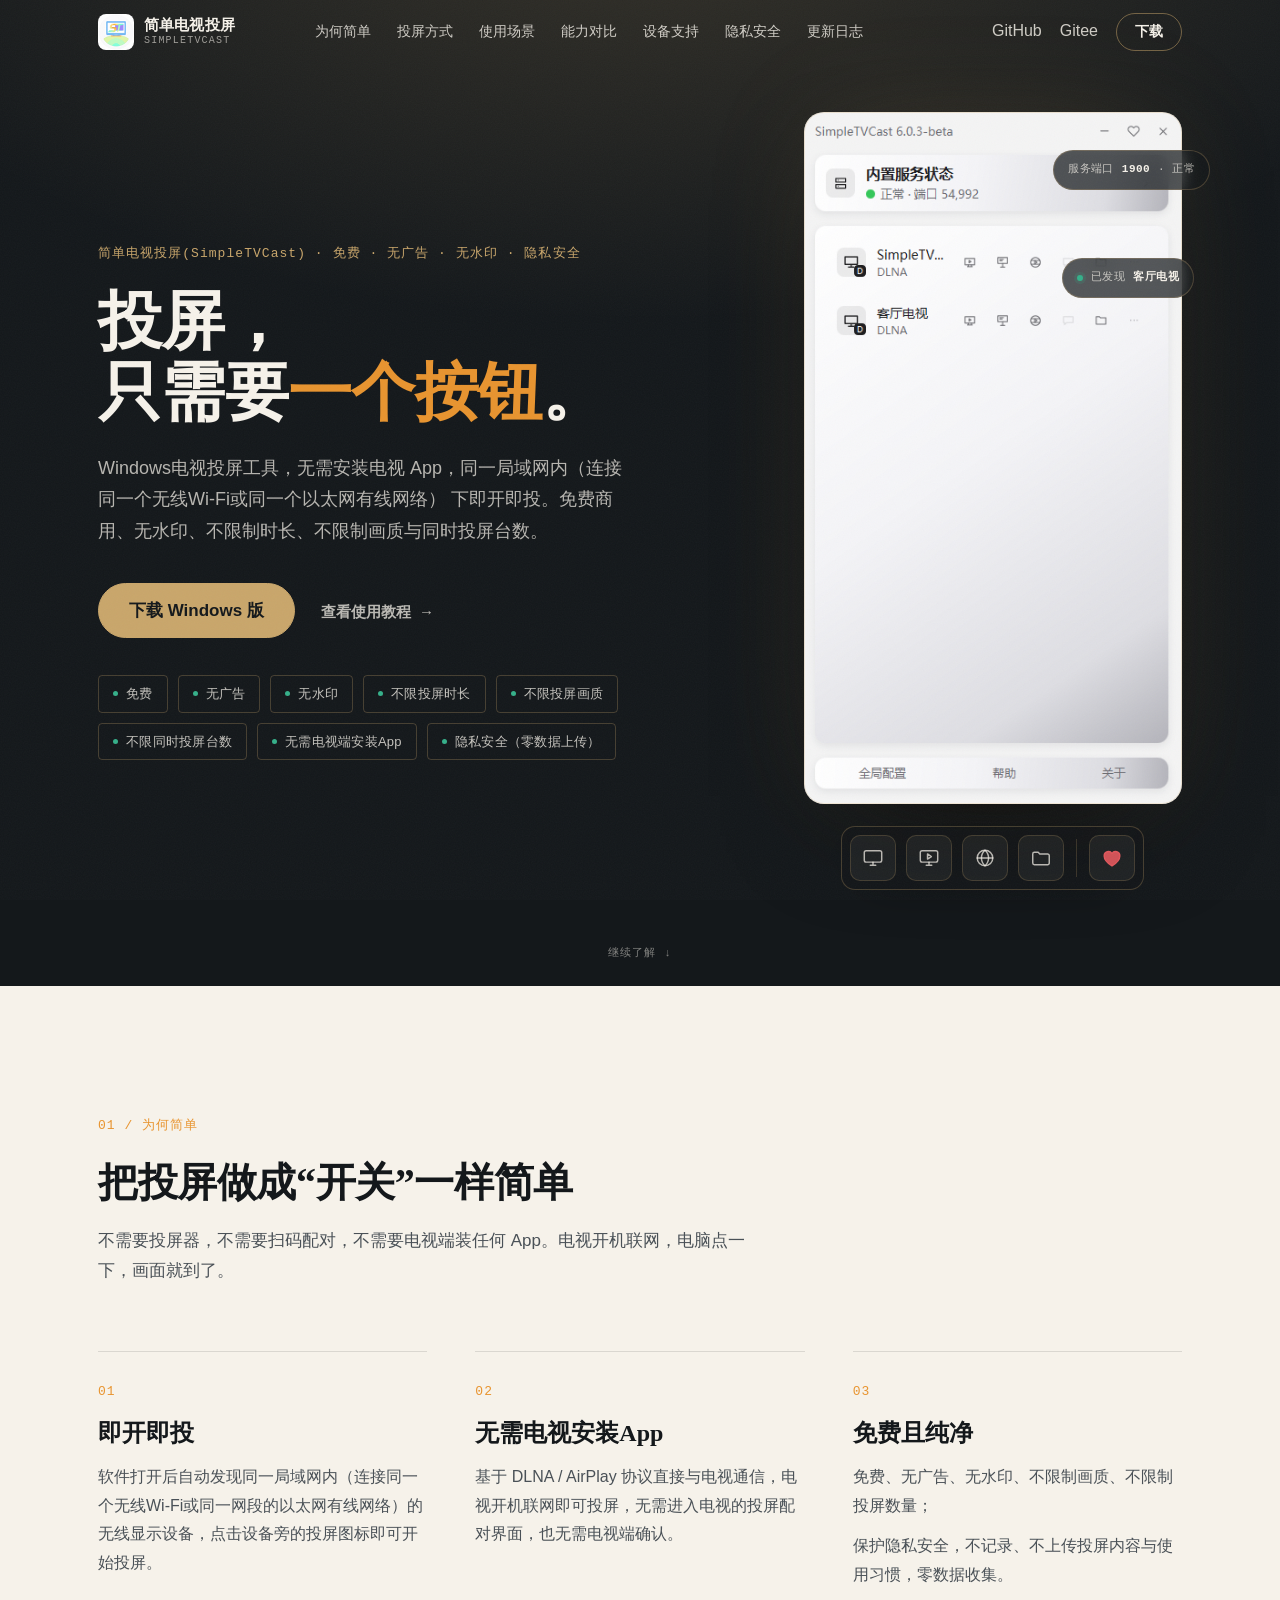
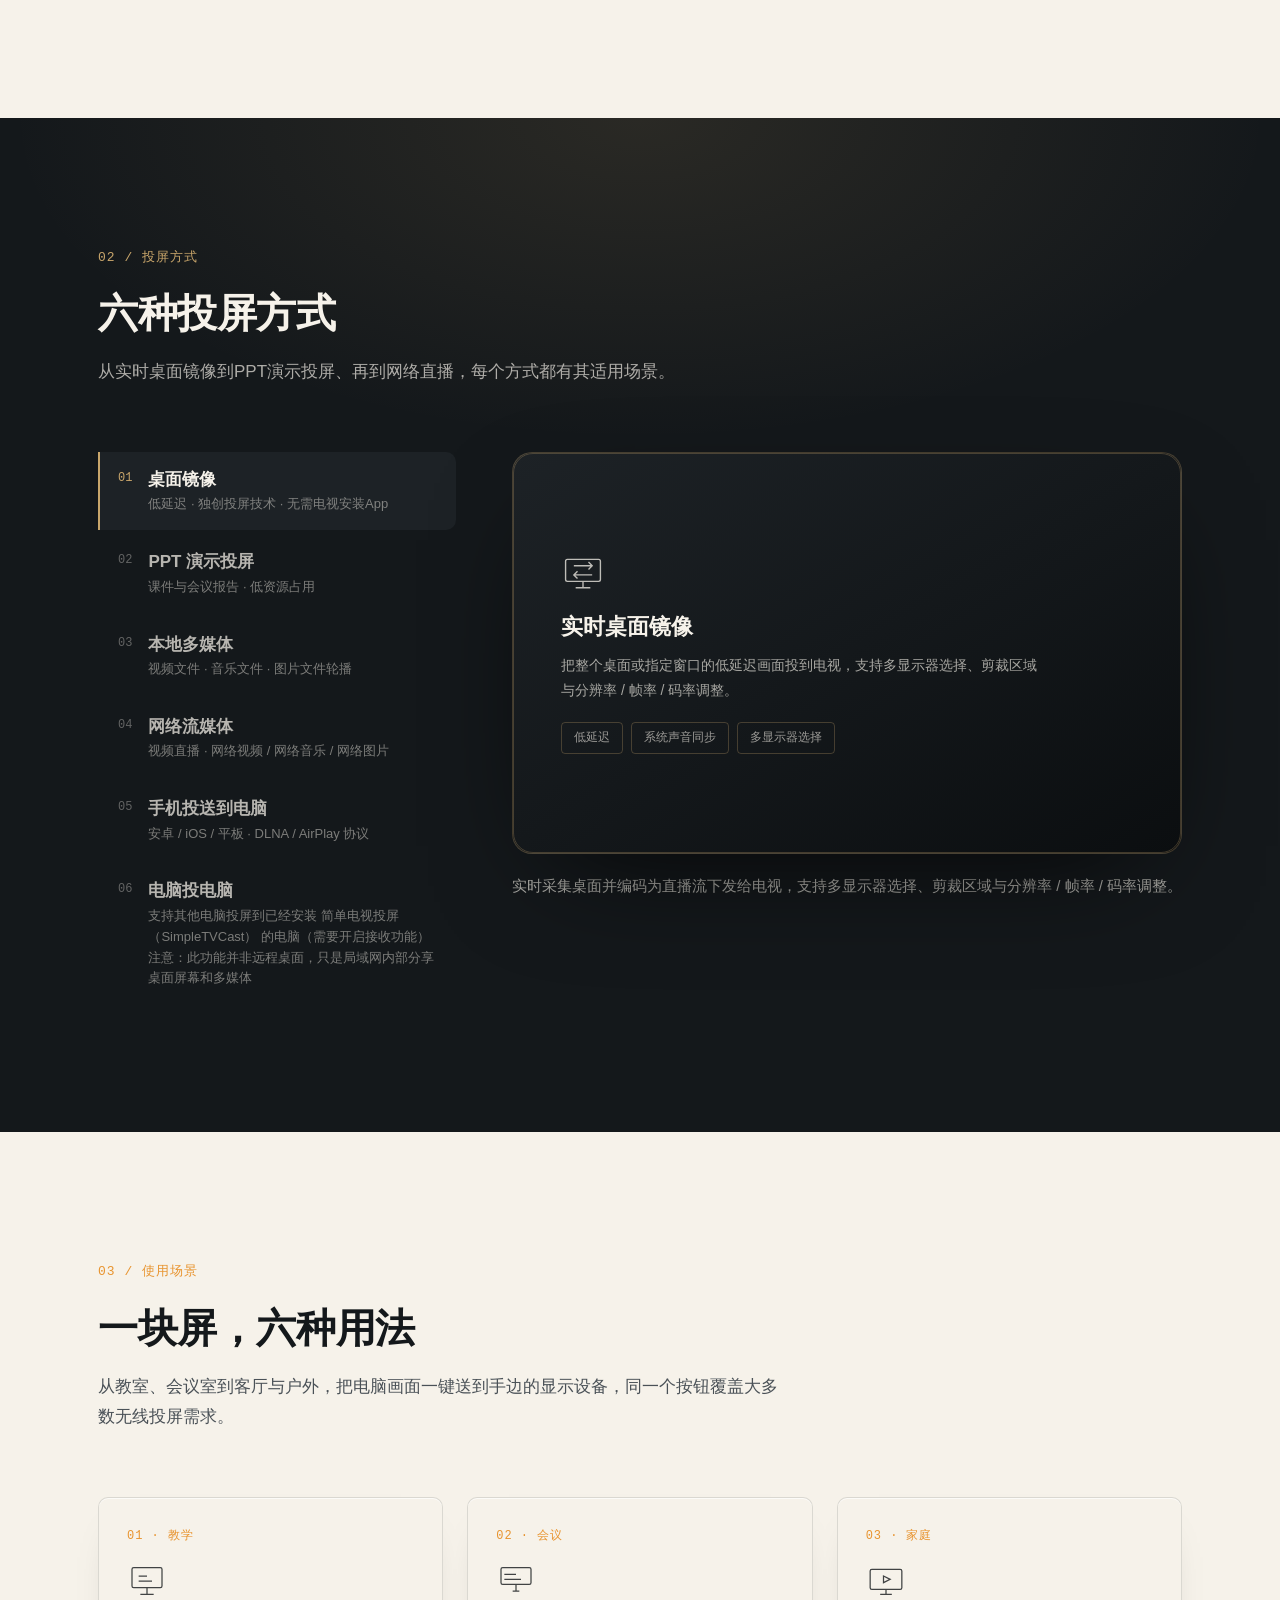
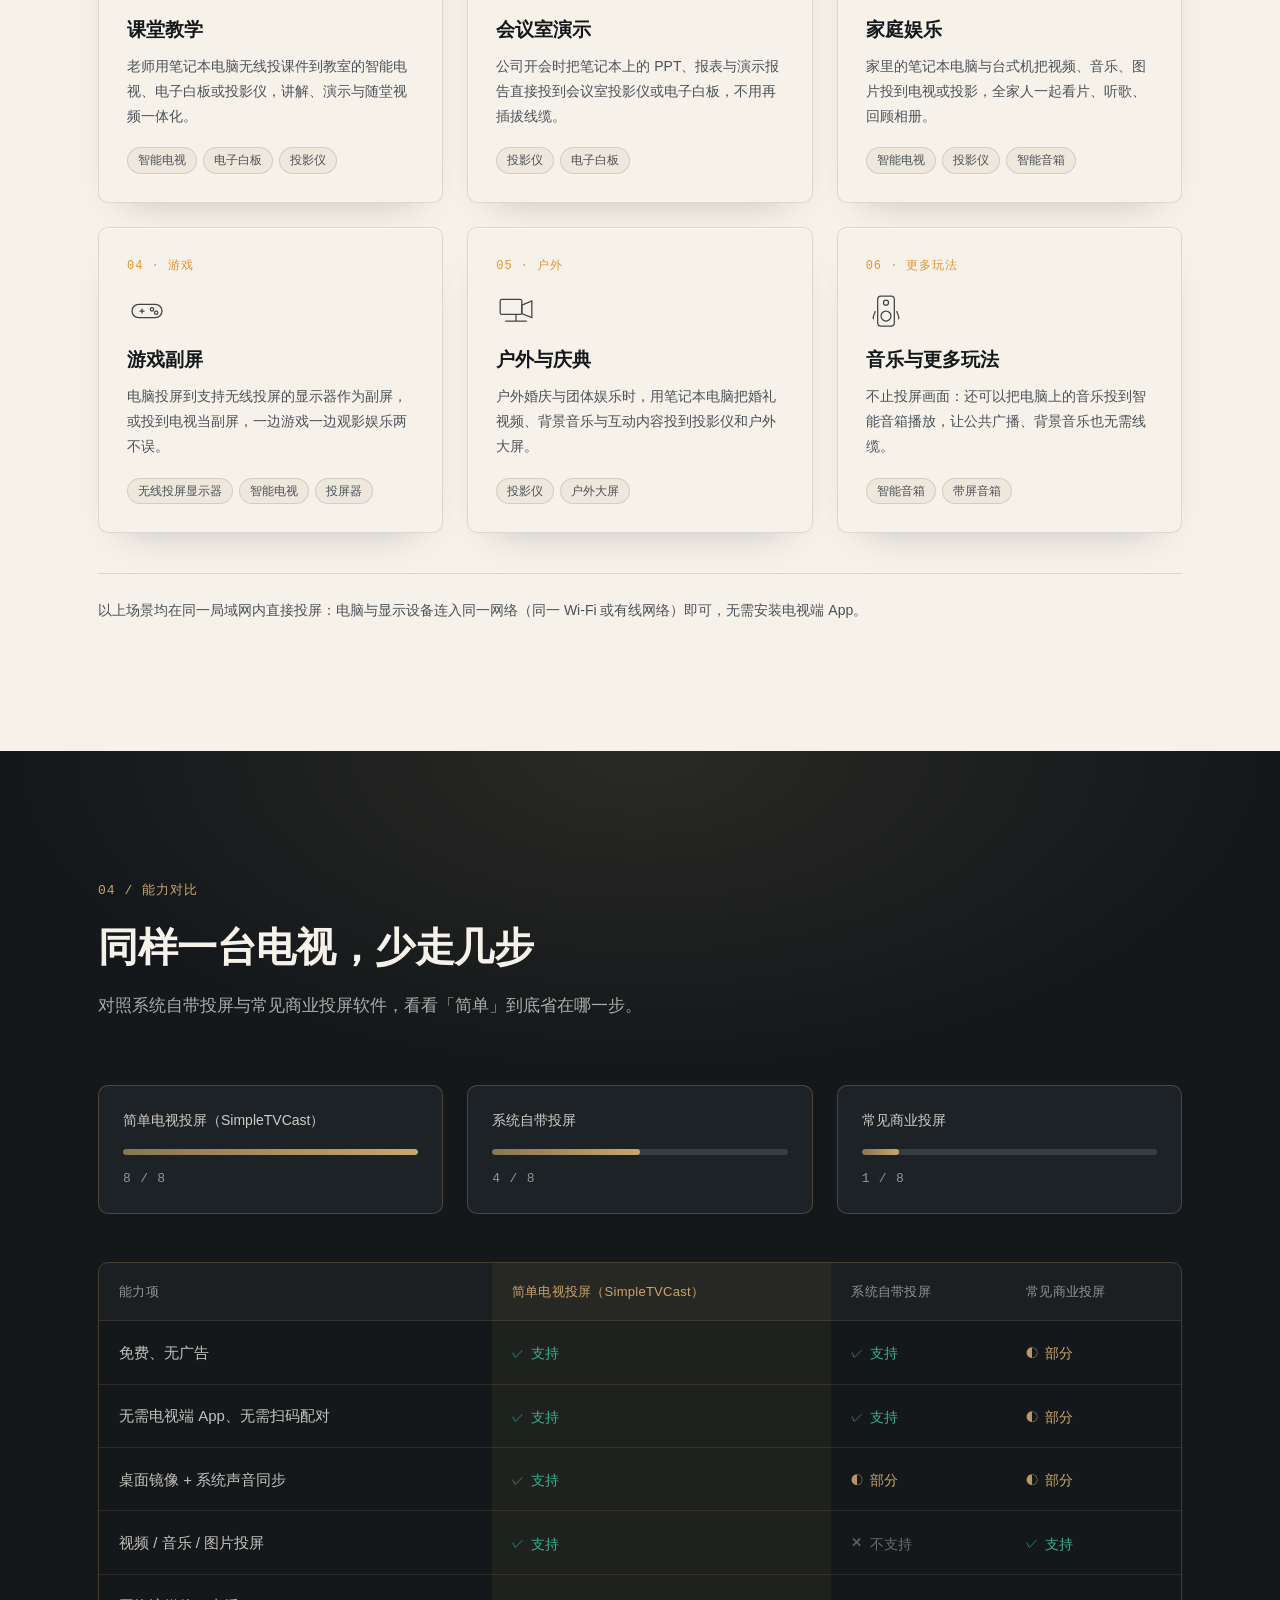
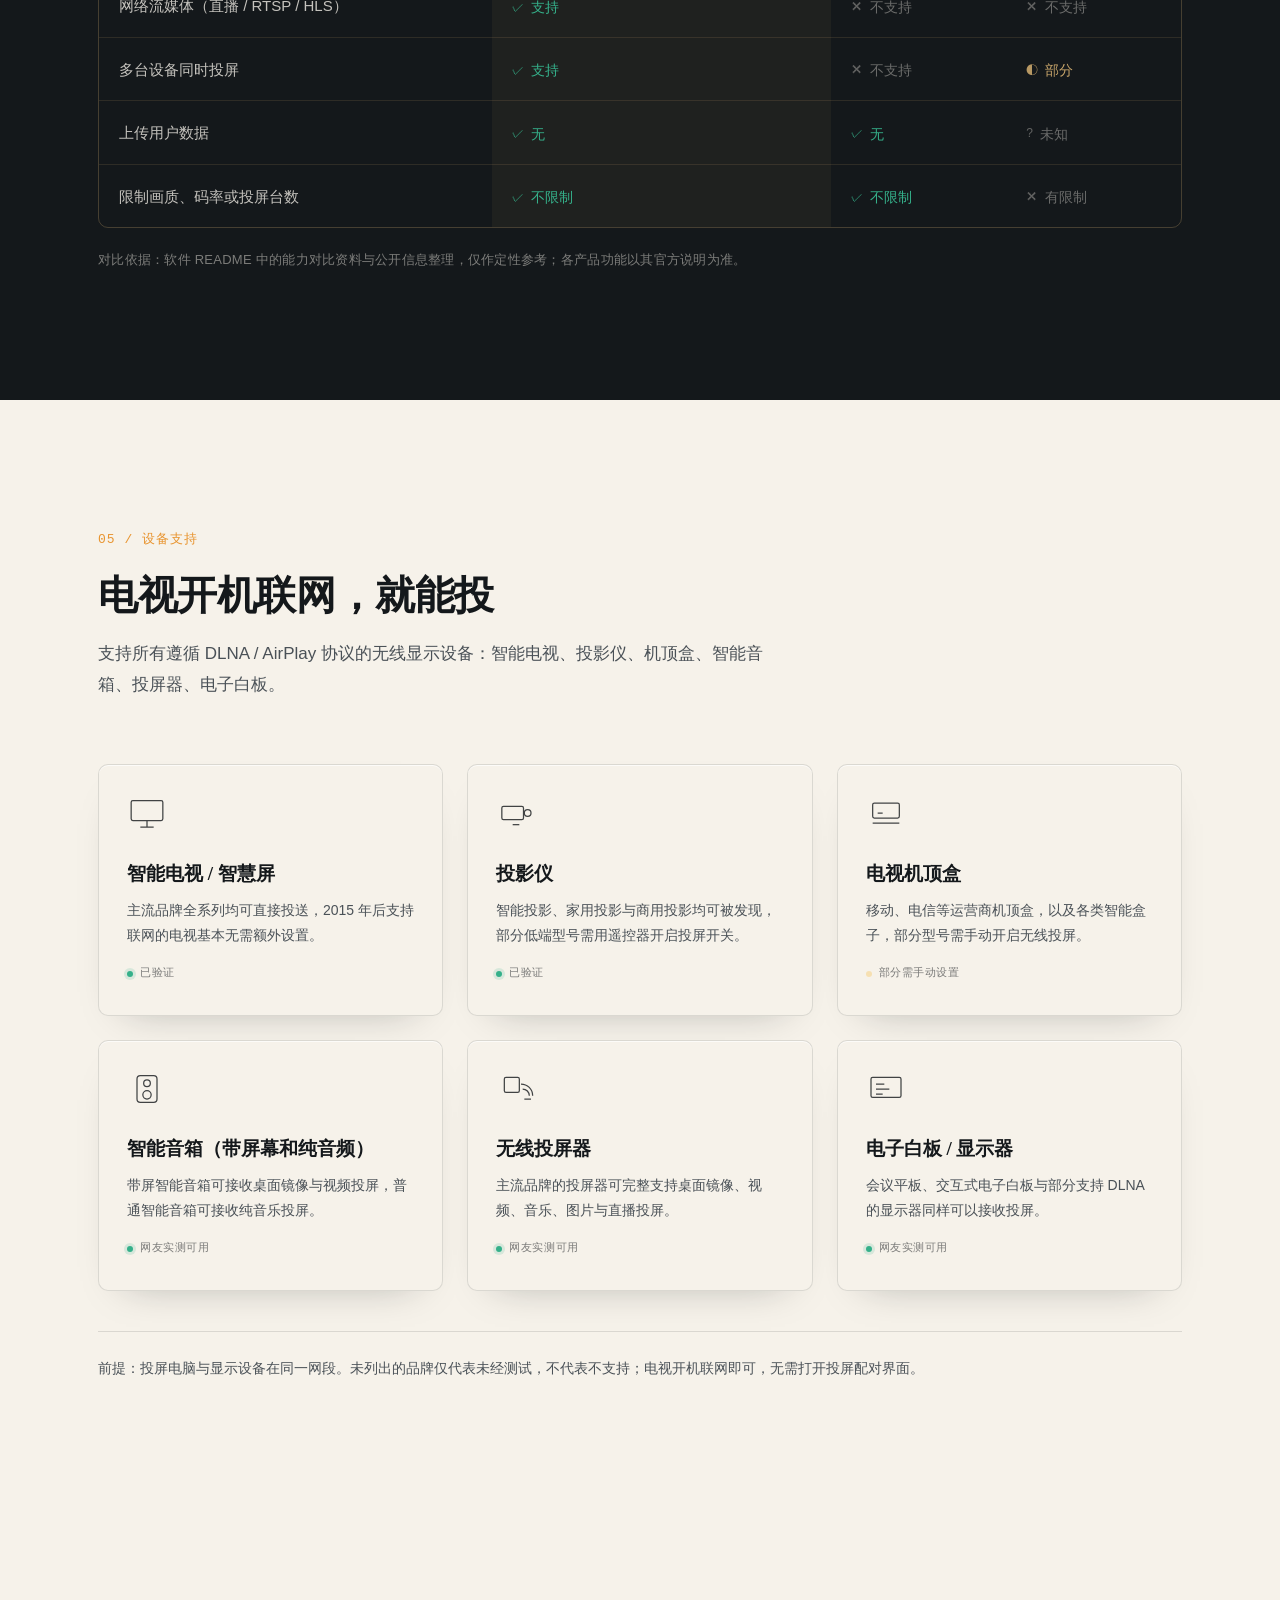
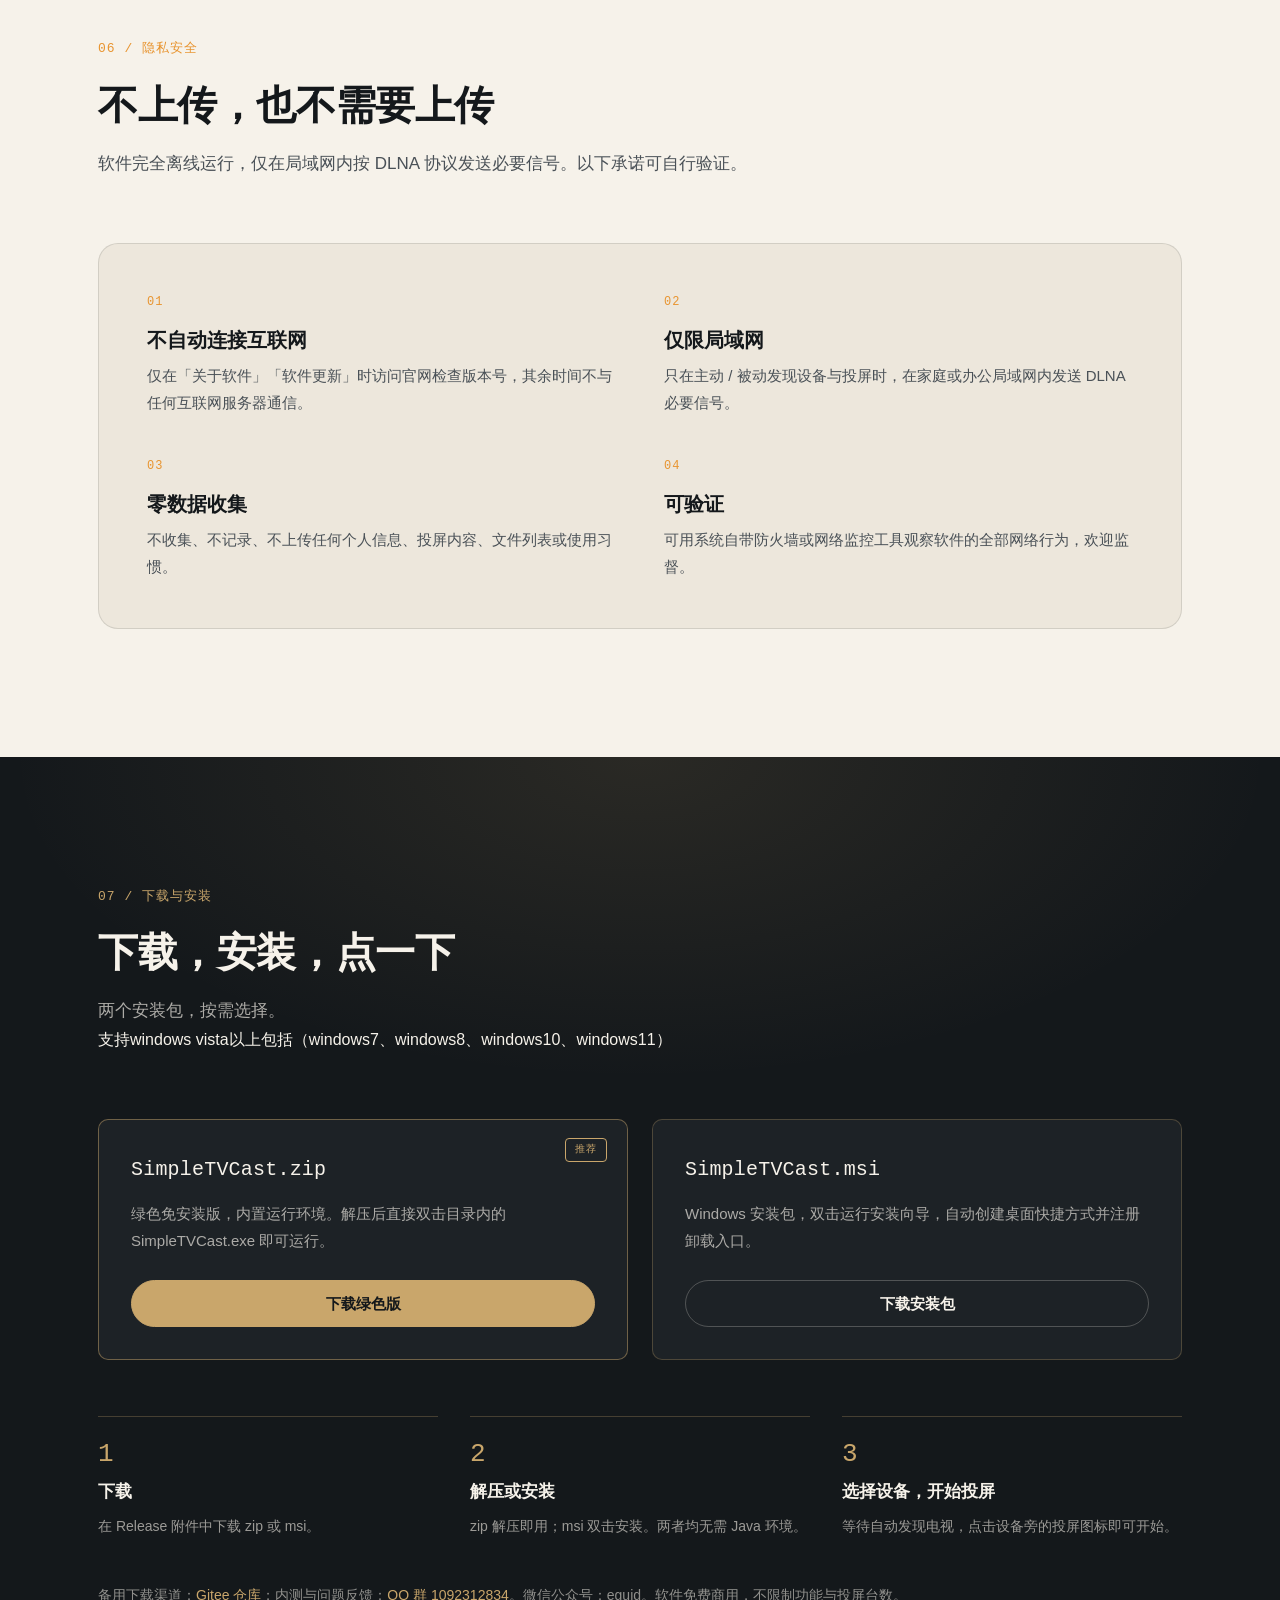
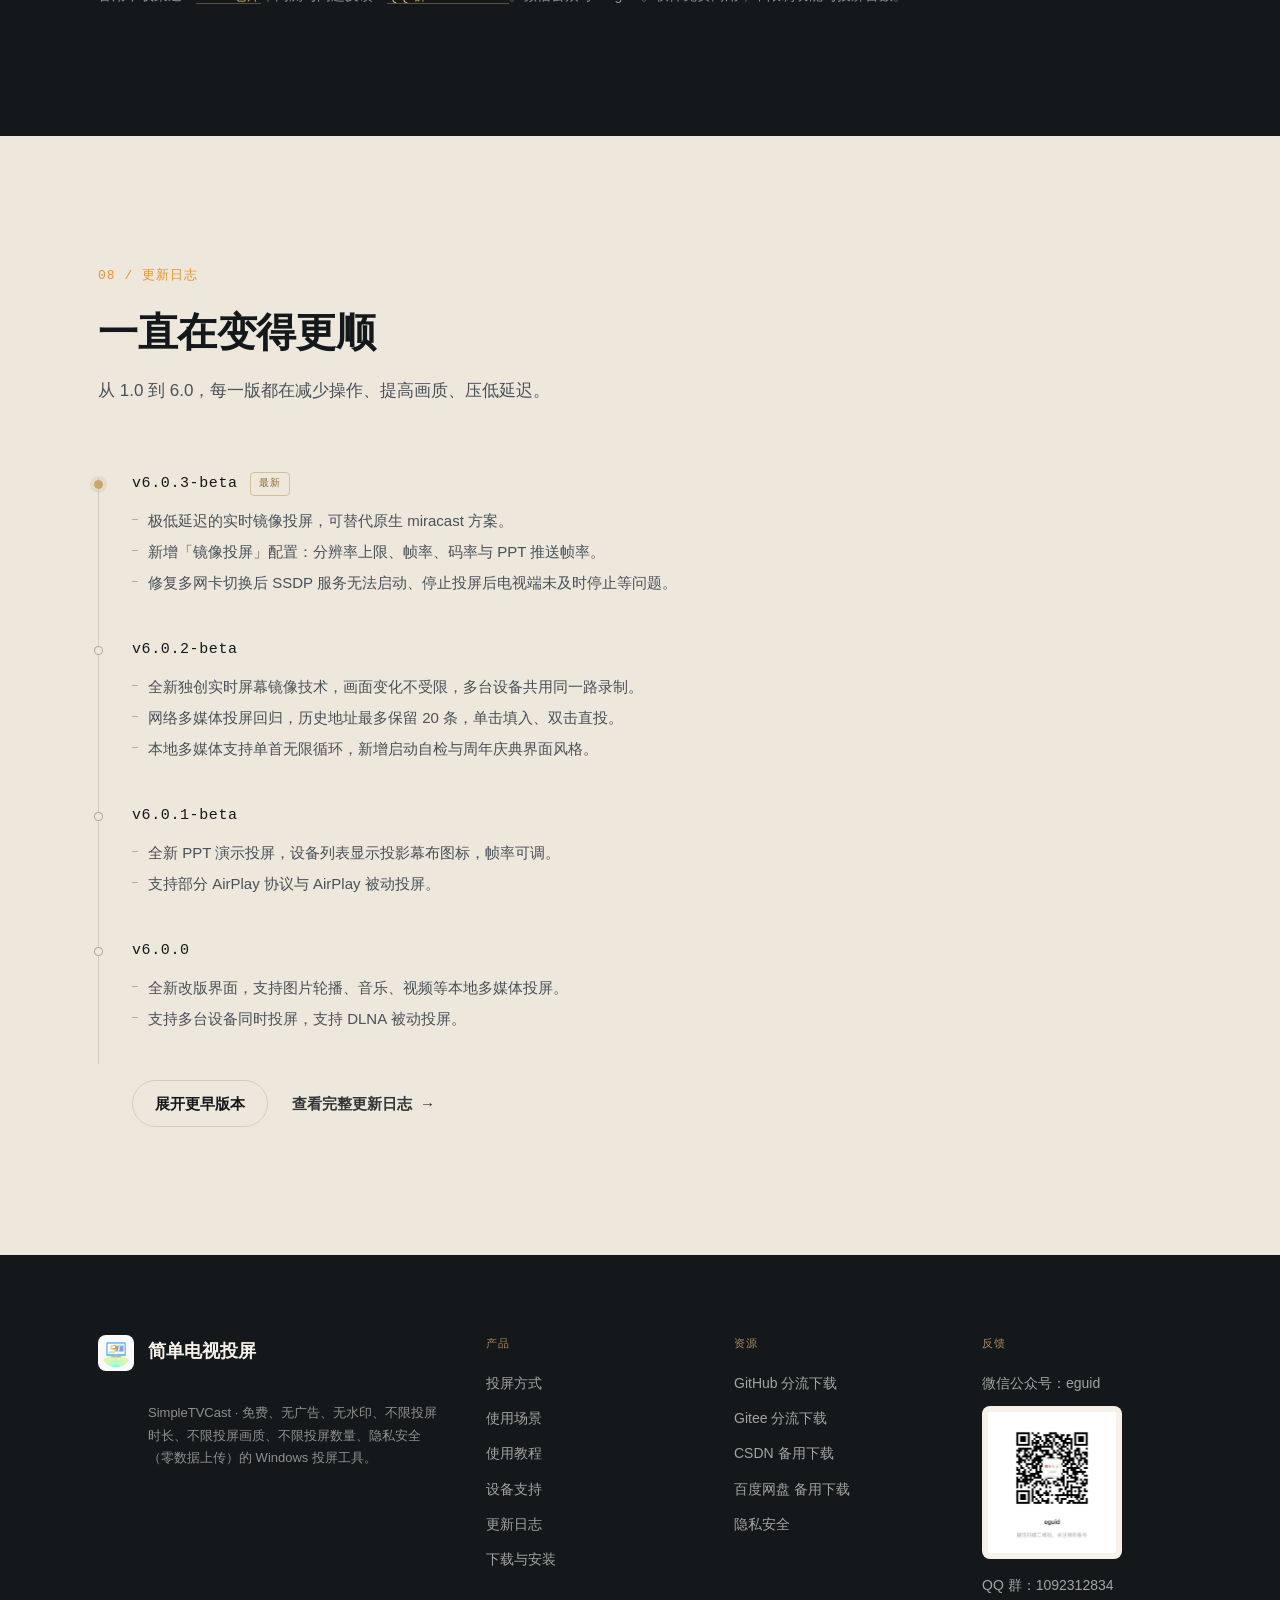
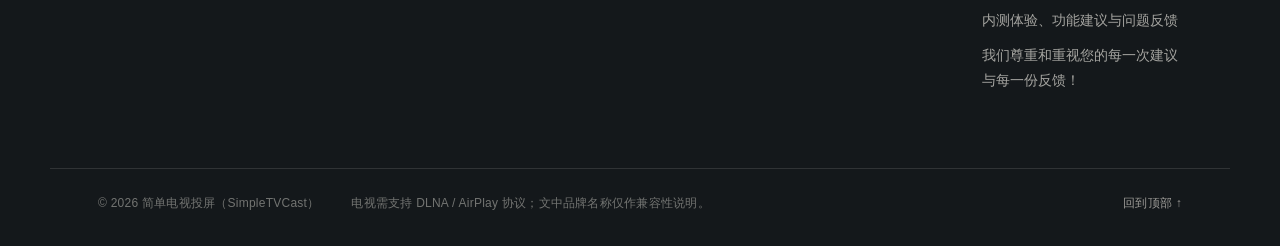
==== index.html @ 62dd7f25 "add bing website Clarity" ====
<!DOCTYPE html>
<html lang="zh-CN">
<head>
<meta charset="utf-8">
<meta name="viewport" content="width=device-width, initial-scale=1">
<title>简单电视投屏（SimpleTVCast） · 投屏，只需要一个按钮</title>
<meta name="description" content="简单电视投屏（SimpleTVCast） 是一款免费、无广告、零数据上传的 Windows 电视投屏工具。无需安装电视端 App，同一局域网内（同一Wi-Fi、同一有线网络） 下即开即投，支持桌面镜像、PPT 演示、本地视频音乐图片与网络流媒体投屏。">
<meta property="og:title" content="简单电视投屏（SimpleTVCast）">
<meta property="og:description" content="免费、无广告、零数据上传的 Windows 电视投屏工具，无需电视端 App，即开即投。">
<meta property="og:type" content="website">
<meta property="og:image" content="assets/img/logo.png">
<meta name="applicable-device" content="pc,mobile">
<meta name="robots" content="follow">
<meta name="baidu-site-verification" content="codeva-HYyZygx9hN" />
<meta name="msvalidate.01" content="A76D1EB48F258E577BE4AD0ADFD0FCEB" />
<link rel="icon" href="assets/img/logo.png">
<link rel="stylesheet" href="assets/css/main.css?v=20261105">
<script type="application/ld+json">
{
  "@context": "https://schema.org",
  "@type": "SoftwareApplication",
  "name": "简单电视投屏（SimpleTVCast）",
  "operatingSystem": "Windows",
  "applicationCategory": "MultimediaApplication",
  "description": "免费、无广告、零数据上传的 Windows 电视投屏工具，无需电视端 App，支持桌面镜像、PPT 演示、本地多媒体与网络流媒体投屏。",
  "offers": { "@type": "Offer", "price": "0", "priceCurrency": "CNY" }
}
</script>
<script>
var _hmt = _hmt || [];
(function() {
  var hm = document.createElement("script");
  hm.src = "https://hm.baidu.com/hm.js?e7469d313f4895dd1e89f731de3eaac9";
  var s = document.getElementsByTagName("script")[0];
  s.parentNode.insertBefore(hm, s);
})();
</script>
<!-- Clarity tracking code for http://simpletvcast.eguid.cc -->
<script>
    (function(c,l,a,r,i,t,y){
        c[a]=c[a]||function(){(c[a].q=c[a].q||[]).push(arguments)};
        t=l.createElement(r);t.async=1;t.src="https://www.clarity.ms/tag/"+i+"?ref=bwt";
        y=l.getElementsByTagName(r)[0];y.parentNode.insertBefore(t,y);
    })(window, document, "clarity", "script", "z99byoib07");
</script>
</head>
<body>
<a class="skip-link" href="#main">跳到主要内容</a>

<header class="site-header" id="siteHeader">
  <div class="wrap header-inner">
    <a class="brand" href="#top" aria-label="简单电视投屏 首页">
      <img src="assets/img/logo.png" alt="" width="40" height="40" aria-hidden="true">
      <span class="brand-text">简单电视投屏<em>SimpleTVCast</em></span>
    </a>
    <nav class="nav" aria-label="主导航">
      <a href="#why">为何简单</a>
      <a href="#features">投屏方式</a>
      <a href="#scenarios">使用场景</a>
      <a href="#compare">能力对比</a>
      <a href="#devices">设备支持</a>
      <a href="#privacy">隐私安全</a>
      <a href="#changelog">更新日志</a>
    </nav>
    <div class="header-actions">
      <a class="ghost-link" href="https://github.com/eguid/SimpleTVCast" target="_blank" rel="noopener">GitHub</a>
      <a class="ghost-link" href="https://gitee.com/eguid/SimpleTVCast" target="_blank" rel="noopener">Gitee</a>
      <a class="btn btn-ghost" href="#download">下载</a>
      <button class="nav-toggle" type="button" aria-expanded="false" aria-controls="mobileNav" aria-label="打开导航菜单">
        <span></span><span></span><span></span>
      </button>
    </div>
  </div>
</header>

<div class="mobile-nav" id="mobileNav" hidden>
  <nav aria-label="移动端导航">
    <a href="#why">为何简单</a>
    <a href="#features">投屏方式</a>
    <a href="#scenarios">使用场景</a>
    <a href="#compare">能力对比</a>
    <a href="#devices">设备支持</a>
    <a href="#privacy">隐私安全</a>
    <a href="#download">下载与安装</a>
    <a href="#changelog">更新日志</a>
    <a href="https://github.com/eguid/SimpleTVCast" target="_blank" rel="noopener">GitHub</a>
  </nav>
</div>

<main id="main">

  <!-- 01 首屏 -->
  <section class="hero" id="top">
    <div class="wrap hero-inner">
      <div class="hero-copy reveal">
        <p class="eyebrow">简单电视投屏(SimpleTVCast) · 免费 · 无广告 · 无水印 · 隐私安全</p>
        <h1>投屏，<br>只需要<span class="accent">一个按钮</span>。</h1>
        <p class="lede">Windows电视投屏工具，无需安装电视 App，同一局域网内（连接同一个无线Wi-Fi或同一个以太网有线网络） 下即开即投。免费商用、无水印、不限制时长、不限制画质与同时投屏台数。</p>
        <div class="hero-cta">
          <a class="btn btn-gold btn-lg" href="#download">下载 Windows 版</a>
          <a class="btn btn-text" href="/tutorial">查看使用教程 <span aria-hidden="true">→</span></a>
        </div>
        <ul class="hero-tags">
          <li>免费</li>
          <li>无广告</li>
          <li>无水印</li>
          <li>不限投屏时长</li>
          <li>不限投屏画质</li>
          <li>不限同时投屏台数</li>
          <li>无需电视端安装App</li>
          <li>隐私安全（零数据上传）</li>
        </ul>
      </div>

      <div class="hero-visual reveal">
        <input type="checkbox" id="wxState" class="wx-state visually-hidden" aria-label="显示或隐藏微信公众号二维码">
        <div class="screen screen--tall" id="heroScreen">
          <img src="assets/img/ui-6.0.3.png" alt="简单电视投屏 6.0.3 主界面：内置服务状态正常，已发现局域网内的 DLNA 无线显示设备" width="415" height="760">
          <span class="screen-glow" aria-hidden="true"></span>
          <span class="cast-fx" aria-hidden="true">
            <span class="fx fx-scan"></span>
            <span class="fx fx-slide"></span>
            <span class="fx fx-bars"><i></i><i></i><i></i><i></i><i></i></span>
            <span class="fx fx-progress"></span>
          </span>
          <span class="cast-status"><span class="dot" aria-hidden="true"></span><span id="castStatusText">投屏中</span></span>
        </div>
        <div class="float-chip float-chip--a"><span class="dot" aria-hidden="true"></span>已发现 <b>客厅电视</b></div>
        <div class="float-chip float-chip--b">服务端口 <b>1900</b> · 正常</div>

        <div class="hero-dock" role="group" aria-label="模拟投屏方式">
          <button class="dock-btn" type="button" data-cast-mode="mirror" aria-label="实时桌面镜像投屏" aria-pressed="false" title="实时桌面镜像投屏">
            <svg viewBox="0 0 24 24" aria-hidden="true"><rect x="2.5" y="4" width="19" height="12.5" rx="2"></rect><path d="M9 20h6M12 16.5V20"></path></svg>
          </button>
          <button class="dock-btn" type="button" data-cast-mode="ppt" aria-label="PPT 演示投屏" aria-pressed="false" title="PPT 演示投屏">
            <svg viewBox="0 0 24 24" aria-hidden="true"><rect x="2.5" y="4" width="19" height="12.5" rx="2"></rect><path d="M10.4 7.6l4.2 2.8-4.2 2.8z"></path><path d="M9 20h6M12 16.5V20"></path></svg>
          </button>
          <button class="dock-btn" type="button" data-cast-mode="stream" aria-label="网络多媒体投屏" aria-pressed="false" title="网络多媒体投屏">
            <svg viewBox="0 0 24 24" aria-hidden="true"><circle cx="12" cy="12" r="8.5"></circle><path d="M3.5 12h17"></path><path d="M12 3.5c2.6 2.4 3.9 5.3 3.9 8.5s-1.3 6.1-3.9 8.5c-2.6-2.4-3.9-5.3-3.9-8.5s1.3-6.1 3.9-8.5z"></path></svg>
          </button>
          <button class="dock-btn" type="button" data-cast-mode="local" aria-label="本地多媒体投屏" aria-pressed="false" title="本地多媒体投屏">
            <svg viewBox="0 0 24 24" aria-hidden="true"><path d="M3 7.5a1.8 1.8 0 0 1 1.8-1.8h4.1l1.8 1.9h8.5A1.8 1.8 0 0 1 21 9.4v8.1a1.8 1.8 0 0 1-1.8 1.8H4.8A1.8 1.8 0 0 1 3 17.5z"></path></svg>
          </button>
          <span class="dock-divider" aria-hidden="true"></span>
          <label class="dock-btn dock-btn--wx" for="wxState" title="关注微信公众号：eguid">
            <svg viewBox="0 0 24 24" aria-hidden="true"><path d="M12 20.5C12 20.5 3.5 15.2 3.5 9.7A4.6 4.6 0 0 1 12 7.2 4.6 4.6 0 0 1 20.5 9.7C20.5 15.2 12 20.5 12 20.5Z"></path></svg>
          </label>
        </div>

        <div class="wx-card" id="wxCard" role="dialog" aria-label="微信公众号">
          <img src="wxgzh.jpg" alt="微信公众号 eguid 二维码，微信扫码关注" width="420" height="458" loading="lazy">
          <h3>微信公众号：eguid</h3>
          <p>扫码关注，获取投屏软件更新信息、投屏技巧使用与问题反馈</p>
        </div>
      </div>
    </div>
    <a class="scroll-hint" href="#why"><span>继续了解</span><span aria-hidden="true">↓</span></a>
  </section>

  <!-- 02 为何简单 -->
  <section class="section why" id="why">
    <div class="wrap">
      <header class="section-head reveal">
        <p class="eyebrow">01 / 为何简单</p>
        <h2>把投屏做成“开关”一样简单</h2>
        <p class="section-sub">不需要投屏器，不需要扫码配对，不需要电视端装任何 App。电视开机联网，电脑点一下，画面就到了。</p>
      </header>

      <div class="pillars">
        <article class="pillar reveal">
          <span class="pillar-no">01</span>
          <h3>即开即投</h3>
          <p>软件打开后自动发现同一局域网内（连接同一个无线Wi-Fi或同一网段的以太网有线网络）的无线显示设备，点击设备旁的投屏图标即可开始投屏。</p>
        </article>
        <article class="pillar reveal">
          <span class="pillar-no">02</span>
          <h3>无需电视安装App</h3>
          <p>基于 DLNA / AirPlay 协议直接与电视通信，电视开机联网即可投屏，无需进入电视的投屏配对界面，也无需电视端确认。</p>
        </article>
        <article class="pillar reveal">
          <span class="pillar-no">03</span>
          <h3>免费且纯净</h3>
          <p>免费、无广告、无水印、不限制画质、不限制投屏数量；</p>
             <p>保护隐私安全，不记录、不上传投屏内容与使用习惯，零数据收集。</p>
        </article>
      </div>
    </div>
  </section>

  <!-- 03 投屏方式 -->
  <section class="section features" id="features">
    <div class="wrap">
      <header class="section-head reveal">
        <p class="eyebrow">02 / 投屏方式</p>
        <h2>六种投屏方式</h2>
        <p class="section-sub">从实时桌面镜像到PPT演示投屏、再到网络直播，每个方式都有其适用场景。</p>
      </header>

      <div class="feature-grid">
        <div class="feature-tabs reveal" role="tablist" aria-label="投屏方式" aria-orientation="vertical">
          <button class="tab is-active" id="tab-mirror" type="button" role="tab" aria-selected="true" aria-controls="panel-mirror" tabindex="0">
            <span class="tab-no">01</span>
            <span class="tab-body"><span class="tab-label">桌面镜像</span><span class="tab-desc">低延迟 · 独创投屏技术 · 无需电视安装App</span></span>
          </button>
          <button class="tab" id="tab-ppt" type="button" role="tab" aria-selected="false" aria-controls="panel-ppt" tabindex="-1">
            <span class="tab-no">02</span>
            <span class="tab-body"><span class="tab-label">PPT 演示投屏</span><span class="tab-desc">课件与会议报告 · 低资源占用</span></span>
          </button>
          <button class="tab" id="tab-local" type="button" role="tab" aria-selected="false" aria-controls="panel-local" tabindex="-1">
            <span class="tab-no">03</span>
            <span class="tab-body"><span class="tab-label">本地多媒体</span><span class="tab-desc">视频文件 · 音乐文件 · 图片文件轮播</span></span>
          </button>
          <button class="tab" id="tab-stream" type="button" role="tab" aria-selected="false" aria-controls="panel-stream" tabindex="-1">
            <span class="tab-no">04</span>
            <span class="tab-body"><span class="tab-label">网络流媒体</span><span class="tab-desc">视频直播 · 网络视频 / 网络音乐 / 网络图片</span></span>
          </button>
          <button class="tab" id="tab-cast" type="button" role="tab" aria-selected="false" aria-controls="panel-cast" tabindex="-1">
            <span class="tab-no">05</span>
            <span class="tab-body"><span class="tab-label">手机投送到电脑</span><span class="tab-desc">安卓 / iOS / 平板 · DLNA / AirPlay 协议</span></span>
          </button>
          <button class="tab" id="tab-airplay" type="button" role="tab" aria-selected="false" aria-controls="panel-airplay" tabindex="-1">
            <span class="tab-no">06</span>
            <span class="tab-body"><span class="tab-label">电脑投电脑</span><span class="tab-desc">支持其他电脑投屏到已经安装 简单电视投屏（SimpleTVCast）  的电脑（需要开启接收功能）注意：此功能并非远程桌面，只是局域网内部分享桌面屏幕和多媒体</span></span>
          </button>
        </div>

        <div class="feature-stage reveal">
          <div class="stage-panel is-active" id="panel-mirror" role="tabpanel" aria-labelledby="tab-mirror">
            <div class="screen screen--wide screen--mock">
              <div class="mock-inner">
                <svg viewBox="0 0 48 48" aria-hidden="true"><rect x="5" y="8" width="38" height="24" rx="2"/><path d="M24 32v7M16 39h16"/><path d="M14 15h20M30 11l4 4-4 4"/><path d="M34 25H14M18 21l-4 4 4 4"/></svg>
                <p class="mock-title">实时桌面镜像</p>
                <p class="mock-sub">把整个桌面或指定窗口的低延迟画面投到电视，支持多显示器选择、剪裁区域与分辨率 / 帧率 / 码率调整。</p>
                <ul class="mock-chips"><li>低延迟</li><li>系统声音同步</li><li>多显示器选择</li></ul>
              </div>
            </div>
            <p class="stage-note">实时采集桌面并编码为直播流下发给电视，支持多显示器选择、剪裁区域与分辨率 / 帧率 / 码率调整。</p>
          </div>

          <div class="stage-panel" id="panel-ppt" role="tabpanel" aria-labelledby="tab-ppt" hidden>
            <div class="screen screen--wide screen--mock">
              <div class="mock-inner">
                <svg viewBox="0 0 48 48" aria-hidden="true"><rect x="6" y="10" width="36" height="24" rx="2"/><path d="M24 34v6M16 40h16"/><path d="M14 18h20M14 24h12"/></svg>
                <p class="mock-title">PPT 演示投屏</p>
                <p class="mock-sub">为教学课件、会议室报告设计的演示投屏，设备列表显示为投影幕布图标。</p>
                <ul class="mock-chips"><li>超低资源占用</li><li>每秒推送帧率可调</li><li>适合长时间演示</li></ul>
              </div>
            </div>
            <p class="stage-note">与实时屏幕镜像互斥，按帧率推送画面，显著降低长时间演示时的 CPU 与 GPU 占用。</p>
          </div>

          <div class="stage-panel" id="panel-local" role="tabpanel" aria-labelledby="tab-local" hidden>
            <div class="screen screen--wide screen--mock">
              <div class="mock-inner">
                <svg viewBox="0 0 48 48" aria-hidden="true"><rect x="7" y="7" width="34" height="34" rx="3"/><path d="M20 16l14 8-14 8z"/><path d="M7 34h34"/></svg>
                <p class="mock-title">视频 · 音乐 · 图片</p>
                <p class="mock-sub">选择目录后自动扫描媒体文件，支持连续投屏、图片轮播与单首无限循环。</p>
                <ul class="mock-chips"><li>自动转换不支持的编码</li><li>播放进度记忆</li><li>图片轮播循环</li></ul>
              </div>
            </div>
            <p class="stage-note">支持 mkv、avi、AV1 等电视不直接支持的格式自动转码；播放列表与进度会在下次打开时自动还原。</p>
          </div>

          <div class="stage-panel" id="panel-stream" role="tabpanel" aria-labelledby="tab-stream" hidden>
            <div class="screen screen--wide screen--mock">
              <div class="mock-inner">
                <svg viewBox="0 0 48 48" aria-hidden="true"><circle cx="24" cy="24" r="17"/><path d="M7 24h34"/><ellipse cx="24" cy="24" rx="8" ry="17"/></svg>
                <p class="mock-title">网络流媒体投屏</p>
                <p class="mock-sub">粘贴网络视频地址即可直投电视，支持 RTSP、RTMP、HTTP-FLV、HLS、Dash 等常见协议。</p>
                <ul class="mock-chips"><li>地址直投</li><li>自动保存历史</li><li>最多 20 条记录</li></ul>
              </div>
            </div>
            <p class="stage-note">支持 RTSP、RTMP、HTTP-FLV、HLS、Dash 等网络地址直投；投送过的地址自动保存为历史，最多 20 条。</p>
          </div>

          <div class="stage-panel" id="panel-cast" role="tabpanel" aria-labelledby="tab-cast" hidden>
            <div class="screen screen--wide screen--mock">
              <div class="mock-inner">
                <svg viewBox="0 0 48 48" aria-hidden="true"><rect x="6" y="6" width="18" height="32" rx="3"/><rect x="28" y="12" width="14" height="20" rx="2"/><path d="M30 38c6-2 10-6 12-12"/></svg>
                <p class="mock-title">手机投送到电脑</p>
                <p class="mock-sub">安卓、iOS、平板与电脑通过 DLNA 协议投送到本软件，实时显示对方的内容和画面。</p>
                <ul class="mock-chips"><li>无需手机端安装软件</li><li>被动接收</li><li>多设备同时投送</li></ul>
              </div>
            </div>
            <p class="stage-note">本软件也能作为接收端：手机相册、视频 App 里的「投屏」按钮即可选中电脑所在设备。</p>
          </div>

          <div class="stage-panel" id="panel-airplay" role="tabpanel" aria-labelledby="tab-airplay" hidden>
            <div class="screen screen--wide screen--mock">
              <div class="mock-inner">
                <svg viewBox="0 0 48 48" aria-hidden="true"><rect x="3" y="10" width="18" height="13" rx="2"/><path d="M8 31h8M12 23v8"/><rect x="27" y="10" width="18" height="13" rx="2"/><path d="M32 31h8M36 23v8"/><path d="M22 16h4M24 14l2 2-2 2"/></svg>
                <p class="mock-title">电脑投电脑</p>
                <p class="mock-sub">在接收端开启接收功能后，局域网内其他电脑即可把桌面画面或多媒体投送到本机，用于同网段内的屏幕分享。</p>
                <ul class="mock-chips"><li>需开启接收功能</li><li>局域网内分享</li><li>并非远程桌面</li></ul>
              </div>
            </div>
            <p class="stage-note">仅共享画面与多媒体，不提供键鼠控制；投送端与接收端需处于同一局域网，接收功能需在软件中手动开启。</p>
          </div>
        </div>
      </div>
    </div>
  </section>

  <!-- 04 使用场景 -->
  <section class="section scenarios" id="scenarios">
    <div class="wrap">
      <header class="section-head reveal">
        <p class="eyebrow">03 / 使用场景</p>
        <h2>一块屏，六种用法</h2>
        <p class="section-sub">从教室、会议室到客厅与户外，把电脑画面一键送到手边的显示设备，同一个按钮覆盖大多数无线投屏需求。</p>
      </header>

      <div class="scenario-grid">
        <article class="scenario-card reveal">
          <p class="scenario-no">01 · 教学</p>
          <svg viewBox="0 0 48 48" aria-hidden="true"><rect x="6" y="8" width="36" height="24" rx="2"/><path d="M16 40h16M24 32v8"/><path d="M14 18h10M14 24h16"/></svg>
          <h3>课堂教学</h3>
          <p class="scenario-desc">老师用笔记本电脑无线投课件到教室的智能电视、电子白板或投影仪，讲解、演示与随堂视频一体化。</p>
          <ul class="scenario-devices">
            <li>智能电视</li><li>电子白板</li><li>投影仪</li>
          </ul>
        </article>
        <article class="scenario-card reveal">
          <p class="scenario-no">02 · 会议</p>
          <svg viewBox="0 0 48 48" aria-hidden="true"><rect x="6" y="8" width="36" height="20" rx="2"/><path d="M10 16h14M10 22h20M20 36h8M24 28v8"/></svg>
          <h3>会议室演示</h3>
          <p class="scenario-desc">公司开会时把笔记本上的 PPT、报表与演示报告直接投到会议室投影仪或电子白板，不用再插拔线缆。</p>
          <ul class="scenario-devices">
            <li>投影仪</li><li>电子白板</li>
          </ul>
        </article>
        <article class="scenario-card reveal">
          <p class="scenario-no">03 · 家庭</p>
          <svg viewBox="0 0 48 48" aria-hidden="true"><rect x="5" y="10" width="38" height="24" rx="2"/><path d="M17 40h14M24 34v6"/><path d="M21 18l8 4-8 4z"/></svg>
          <h3>家庭娱乐</h3>
          <p class="scenario-desc">家里的笔记本电脑与台式机把视频、音乐、图片投到电视或投影，全家人一起看片、听歌、回顾相册。</p>
          <ul class="scenario-devices">
            <li>智能电视</li><li>投影仪</li><li>智能音箱</li>
          </ul>
        </article>
        <article class="scenario-card reveal">
          <p class="scenario-no">04 · 游戏</p>
          <svg viewBox="0 0 48 48" aria-hidden="true"><rect x="6" y="16" width="36" height="16" rx="8"/><path d="M15 24h6M18 21v6"/><circle cx="30" cy="22" r="2"/><circle cx="35" cy="26" r="2"/></svg>
          <h3>游戏副屏</h3>
          <p class="scenario-desc">电脑投屏到支持无线投屏的显示器作为副屏，或投到电视当副屏，一边游戏一边观影娱乐两不误。</p>
          <ul class="scenario-devices">
            <li>无线投屏显示器</li><li>智能电视</li><li>投屏器</li>
          </ul>
        </article>
        <article class="scenario-card reveal">
          <p class="scenario-no">05 · 户外</p>
          <svg viewBox="0 0 48 48" aria-hidden="true"><rect x="5" y="10" width="26" height="18" rx="2"/><path d="M31 17l12-5v20l-12-5z"/><path d="M11 36h26M24 28v8"/></svg>
          <h3>户外与庆典</h3>
          <p class="scenario-desc">户外婚庆与团体娱乐时，用笔记本电脑把婚礼视频、背景音乐与互动内容投到投影仪和户外大屏。</p>
          <ul class="scenario-devices">
            <li>投影仪</li><li>户外大屏</li>
          </ul>
        </article>
        <article class="scenario-card reveal">
          <p class="scenario-no">06 · 更多玩法</p>
          <svg viewBox="0 0 48 48" aria-hidden="true"><rect x="14" y="6" width="20" height="36" rx="4"/><circle cx="24" cy="30" r="6"/><circle cx="24" cy="14" r="3"/><path d="M9 34c-2-4 2-6 2-10M39 34c2-4-2-6-2-10"/></svg>
          <h3>音乐与更多玩法</h3>
          <p class="scenario-desc">不止投屏画面：还可以把电脑上的音乐投到智能音箱播放，让公共广播、背景音乐也无需线缆。</p>
          <ul class="scenario-devices">
            <li>智能音箱</li><li>带屏音箱</li>
          </ul>
        </article>
      </div>

      <p class="scenario-note reveal">以上场景均在同一局域网内直接投屏：电脑与显示设备连入同一网络（同一 Wi-Fi 或有线网络）即可，无需安装电视端 App。</p>
    </div>
  </section>

  <!-- 05 能力对比 -->
  <section class="section compare" id="compare">
    <div class="wrap">
      <header class="section-head reveal">
        <p class="eyebrow">04 / 能力对比</p>
        <h2>同样一台电视，少走几步</h2>
        <p class="section-sub">对照系统自带投屏与常见商业投屏软件，看看「简单」到底省在哪一步。</p>
      </header>

      <div class="meters reveal" aria-hidden="true">
        <div class="meter">
          <p class="meter-label">简单电视投屏（SimpleTVCast）</p>
          <div class="meter-track"><span class="meter-fill" data-value="100"></span></div>
          <p class="meter-value">8 / 8</p>
        </div>
        <div class="meter">
          <p class="meter-label">系统自带投屏</p>
          <div class="meter-track"><span class="meter-fill" data-value="50"></span></div>
          <p class="meter-value">4 / 8</p>
        </div>
        <div class="meter">
          <p class="meter-label">常见商业投屏</p>
          <div class="meter-track"><span class="meter-fill" data-value="12.5"></span></div>
          <p class="meter-value">1 / 8</p>
        </div>
      </div>

      <div class="table-scroll reveal">
        <table class="compare-table">
          <caption class="visually-hidden">投屏能力对比：简单电视投屏、系统自带投屏与常见商业投屏软件</caption>
          <thead>
            <tr>
              <th scope="col">能力项</th>
              <th scope="col" class="is-brand">简单电视投屏（SimpleTVCast）</th>
              <th scope="col">系统自带投屏</th>
              <th scope="col">常见商业投屏</th>
            </tr>
          </thead>
          <tbody>
            <tr>
              <th scope="row">免费、无广告</th>
              <td class="is-brand"><span class="mark mark-yes">支持</span></td>
              <td><span class="mark mark-yes">支持</span></td>
              <td><span class="mark mark-part">部分</span></td>
            </tr>
            <tr>
              <th scope="row">无需电视端 App、无需扫码配对</th>
              <td class="is-brand"><span class="mark mark-yes">支持</span></td>
              <td><span class="mark mark-yes">支持</span></td>
              <td><span class="mark mark-part">部分</span></td>
            </tr>
            <tr>
              <th scope="row">桌面镜像 + 系统声音同步</th>
              <td class="is-brand"><span class="mark mark-yes">支持</span></td>
              <td><span class="mark mark-part">部分</span></td>
              <td><span class="mark mark-part">部分</span></td>
            </tr>
            <tr>
              <th scope="row">视频 / 音乐 / 图片投屏</th>
              <td class="is-brand"><span class="mark mark-yes">支持</span></td>
              <td><span class="mark mark-no">不支持</span></td>
              <td><span class="mark mark-yes">支持</span></td>
            </tr>
            <tr>
              <th scope="row">网络流媒体（直播 / RTSP / HLS）</th>
              <td class="is-brand"><span class="mark mark-yes">支持</span></td>
              <td><span class="mark mark-no">不支持</span></td>
              <td><span class="mark mark-no">不支持</span></td>
            </tr>
            <tr>
              <th scope="row">多台设备同时投屏</th>
              <td class="is-brand"><span class="mark mark-yes">支持</span></td>
              <td><span class="mark mark-no">不支持</span></td>
              <td><span class="mark mark-part">部分</span></td>
            </tr>
            <tr>
              <th scope="row">上传用户数据</th>
              <td class="is-brand"><span class="mark mark-yes">无</span></td>
              <td><span class="mark mark-yes">无</span></td>
              <td><span class="mark mark-unknown">未知</span></td>
            </tr>
            <tr>
              <th scope="row">限制画质、码率或投屏台数</th>
              <td class="is-brand"><span class="mark mark-yes">不限制</span></td>
              <td><span class="mark mark-yes">不限制</span></td>
              <td><span class="mark mark-no">有限制</span></td>
            </tr>
          </tbody>
        </table>
      </div>
      <p class="table-note reveal">对比依据：软件 README 中的能力对比资料与公开信息整理，仅作定性参考；各产品功能以其官方说明为准。</p>
    </div>
  </section>

  <!-- 06 设备支持 -->
  <section class="section devices" id="devices">
    <div class="wrap">
      <header class="section-head reveal">
        <p class="eyebrow">05 / 设备支持</p>
        <h2>电视开机联网，就能投</h2>
        <p class="section-sub">支持所有遵循 DLNA / AirPlay 协议的无线显示设备：智能电视、投影仪、机顶盒、智能音箱、投屏器、电子白板。</p>
      </header>

      <div class="device-grid">
        <article class="device-card reveal">
          <svg viewBox="0 0 48 48" aria-hidden="true"><rect x="5" y="9" width="38" height="24" rx="2"/><path d="M16 41h16M24 33v8"/></svg>
          <h3>智能电视 / 智慧屏</h3>
          <p>主流品牌全系列均可直接投送，2015 年后支持联网的电视基本无需额外设置。</p>
          <p class="device-tag"><span class="dot" aria-hidden="true"></span>已验证</p>
        </article>
        <article class="device-card reveal">
          <svg viewBox="0 0 48 48" aria-hidden="true"><rect x="7" y="16" width="26" height="16" rx="2"/><circle cx="38" cy="24" r="4"/><path d="M20 38h8"/></svg>
          <h3>投影仪</h3>
          <p>智能投影、家用投影与商用投影均可被发现，部分低端型号需用遥控器开启投屏开关。</p>
          <p class="device-tag"><span class="dot" aria-hidden="true"></span>已验证</p>
        </article>
        <article class="device-card reveal">
          <svg viewBox="0 0 48 48" aria-hidden="true"><rect x="8" y="12" width="32" height="18" rx="2"/><path d="M8 36h32M14 24h6"/></svg>
          <h3>电视机顶盒</h3>
          <p>移动、电信等运营商机顶盒，以及各类智能盒子，部分型号需手动开启无线投屏。</p>
          <p class="device-tag"><span class="dot dot--warning" aria-hidden="true"></span>部分需手动设置</p>
        </article>
        <article class="device-card reveal">
          <svg viewBox="0 0 48 48" aria-hidden="true"><rect x="12" y="8" width="24" height="32" rx="4"/><circle cx="24" cy="17" r="4"/><circle cx="24" cy="31" r="5"/></svg>
          <h3>智能音箱（带屏幕和纯音频）</h3>
          <p>带屏智能音箱可接收桌面镜像与视频投屏，普通智能音箱可接收纯音乐投屏。</p>
          <p class="device-tag"><span class="dot" aria-hidden="true"></span>网友实测可用</p>
        </article>
        <article class="device-card reveal">
          <svg viewBox="0 0 48 48" aria-hidden="true"><rect x="10" y="10" width="18" height="18" rx="2"/><path d="M32 24a8 8 0 0 1 8 8M30 18a14 14 0 0 1 14 14M34 36h8"/></svg>
          <h3>无线投屏器</h3>
          <p>主流品牌的投屏器可完整支持桌面镜像、视频、音乐、图片与直播投屏。</p>
          <p class="device-tag"><span class="dot" aria-hidden="true"></span>网友实测可用</p>
        </article>
        <article class="device-card reveal">
          <svg viewBox="0 0 48 48" aria-hidden="true"><rect x="6" y="10" width="36" height="24" rx="2"/><path d="M12 18h10M12 24h16M12 30h8"/></svg>
          <h3>电子白板 / 显示器</h3>
          <p>会议平板、交互式电子白板与部分支持 DLNA 的显示器同样可以接收投屏。</p>
          <p class="device-tag"><span class="dot" aria-hidden="true"></span>网友实测可用</p>
        </article>
      </div>

      <p class="device-note reveal">前提：投屏电脑与显示设备在同一网段。未列出的品牌仅代表未经测试，不代表不支持；电视开机联网即可，无需打开投屏配对界面。</p>
    </div>
  </section>

  <!-- 07 隐私安全 -->
  <section class="section privacy" id="privacy">
    <div class="wrap">
      <header class="section-head reveal">
        <p class="eyebrow">06 / 隐私安全</p>
        <h2>不上传，也不需要上传</h2>
        <p class="section-sub">软件完全离线运行，仅在局域网内按 DLNA 协议发送必要信号。以下承诺可自行验证。</p>
      </header>

      <div class="privacy-grid">
        <article class="privacy-item reveal">
          <span class="privacy-no">01</span>
          <h3>不自动连接互联网</h3>
          <p>仅在「关于软件」「软件更新」时访问官网检查版本号，其余时间不与任何互联网服务器通信。</p>
        </article>
        <article class="privacy-item reveal">
          <span class="privacy-no">02</span>
          <h3>仅限局域网</h3>
          <p>只在主动 / 被动发现设备与投屏时，在家庭或办公局域网内发送 DLNA 必要信号。</p>
        </article>
        <article class="privacy-item reveal">
          <span class="privacy-no">03</span>
          <h3>零数据收集</h3>
          <p>不收集、不记录、不上传任何个人信息、投屏内容、文件列表或使用习惯。</p>
        </article>
        <article class="privacy-item reveal">
          <span class="privacy-no">04</span>
          <h3>可验证</h3>
          <p>可用系统自带防火墙或网络监控工具观察软件的全部网络行为，欢迎监督。</p>
        </article>
      </div>
    </div>
  </section>

  <!-- 08 下载与安装 -->
  <section class="section download" id="download">
    <div class="wrap">
      <header class="section-head reveal">
        <p class="eyebrow">07 / 下载与安装</p>
        <h2>下载，安装，点一下</h2>
        <p class="section-sub">两个安装包，按需选择。
          <p>支持windows vista以上包括（windows7、windows8、windows10、windows11）</p>
        </p>
      </header>

      <div class="download-grid">
        <article class="dl-card reveal">
          <span class="dl-badge">推荐</span>
          <h3>SimpleTVCast.zip</h3>
          <p class="dl-desc">绿色免安装版，内置运行环境。解压后直接双击目录内的 SimpleTVCast.exe 即可运行。</p>
          <a class="btn btn-gold" href="/download?id=zip">下载绿色版</a>
        </article>
        <article class="dl-card reveal">
          <h3>SimpleTVCast.msi</h3>
          <p class="dl-desc">Windows 安装包，双击运行安装向导，自动创建桌面快捷方式并注册卸载入口。</p>
          <a class="btn btn-outline" href="/download?id=msi">下载安装包</a>
        </article>
      </div>

      <ol class="steps reveal">
        <li><span class="step-no">1</span><div><h3>下载</h3><p>在 Release 附件中下载 zip 或 msi。</p></div></li>
        <li><span class="step-no">2</span><div><h3>解压或安装</h3><p>zip 解压即用；msi 双击安装。两者均无需 Java 环境。</p></div></li>
        <li><span class="step-no">3</span><div><h3>选择设备，开始投屏</h3><p>等待自动发现电视，点击设备旁的投屏图标即可开始。</p></div></li>
      </ol>

      <p class="dl-note reveal">备用下载渠道：<a href="/download?id=gitee">Gitee 仓库</a>；内测与问题反馈：<a class="text-link" href="https://qm.qq.com/q/X8ZmaIfY6k" target="_blank" rel="noopener">QQ 群 1092312834</a>。微信公众号：eguid。软件免费商用，不限制功能与投屏台数。</p>
    </div>
  </section>

  <!-- 09 更新日志 -->
  <section class="section changelog" id="changelog">
    <div class="wrap">
      <header class="section-head reveal">
        <p class="eyebrow">08 / 更新日志</p>
        <h2>一直在变得更顺</h2>
        <p class="section-sub">从 1.0 到 6.0，每一版都在减少操作、提高画质、压低延迟。</p>
      </header>

      <ol class="timeline reveal">
        <li class="tl-item is-latest">
          <div class="tl-head"><span class="tl-version">v6.0.3-beta</span><span class="tl-badge">最新</span></div>
          <ul>
            <li>极低延迟的实时镜像投屏，可替代原生 miracast 方案。</li>
            <li>新增「镜像投屏」配置：分辨率上限、帧率、码率与 PPT 推送帧率。</li>
            <li>修复多网卡切换后 SSDP 服务无法启动、停止投屏后电视端未及时停止等问题。</li>
          </ul>
        </li>
        <li class="tl-item">
          <div class="tl-head"><span class="tl-version">v6.0.2-beta</span></div>
          <ul>
            <li>全新独创实时屏幕镜像技术，画面变化不受限，多台设备共用同一路录制。</li>
            <li>网络多媒体投屏回归，历史地址最多保留 20 条，单击填入、双击直投。</li>
            <li>本地多媒体支持单首无限循环，新增启动自检与周年庆典界面风格。</li>
          </ul>
        </li>
        <li class="tl-item">
          <div class="tl-head"><span class="tl-version">v6.0.1-beta</span></div>
          <ul>
            <li>全新 PPT 演示投屏，设备列表显示投影幕布图标，帧率可调。</li>
            <li>支持部分 AirPlay 协议与 AirPlay 被动投屏。</li>
          </ul>
        </li>
        <li class="tl-item">
          <div class="tl-head"><span class="tl-version">v6.0.0</span></div>
          <ul>
            <li>全新改版界面，支持图片轮播、音乐、视频等本地多媒体投屏。</li>
            <li>支持多台设备同时投屏，支持 DLNA 被动投屏。</li>
          </ul>
        </li>
        <li class="tl-item tl-extra" hidden>
          <div class="tl-head"><span class="tl-version">v5.5.0</span></div>
          <ul>
            <li>开放本地 HTTP 接口，支持 AI 智能体调用投屏能力。</li>
            <li>重构底层 UPnP / DLNA 库，统一 SSDP 设备发现。</li>
          </ul>
        </li>
        <li class="tl-item tl-extra" hidden>
          <div class="tl-head"><span class="tl-version">v4.0.0</span></div>
          <ul>
            <li>新增图片轮播投屏；桌面镜像支持分辨率、帧率、码率设置。</li>
          </ul>
        </li>
        <li class="tl-item tl-extra" hidden>
          <div class="tl-head"><span class="tl-version">v3.0.0</span></div>
          <ul>
            <li>新增网络多媒体投屏，支持 RTP、RTSP、RTMP、HTTP-FLV、HLS 等协议。</li>
            <li>支持视频播放列表连续投屏。</li>
          </ul>
        </li>
        <li class="tl-item tl-extra" hidden>
          <div class="tl-head"><span class="tl-version">v2.0.0</span></div>
          <ul>
            <li>全新 UI 与软件架构，重构 UPnP / DLNA 底层，内置高并发流媒体服务。</li>
            <li>支持中文路径与中文视频投屏，自动释放 1900 端口占用。</li>
          </ul>
        </li>
      </ol>

      <div class="timeline-actions reveal">
        <button class="btn btn-ghost" type="button" id="timelineToggle" aria-expanded="false" aria-controls="extraVersions">展开更早版本</button>
        <a class="btn btn-text" href="https://github.com/eguid/SimpleTVCast/releases" target="_blank" rel="noopener">查看完整更新日志 <span aria-hidden="true">→</span></a>
      </div>
    </div>
  </section>

</main>

<footer class="site-footer">
  <div class="wrap footer-inner">
    <div class="footer-brand">
      <img src="assets/img/logo.png" alt="" width="36" height="36" aria-hidden="true">
      <p><strong>简单电视投屏</strong><br><span>SimpleTVCast · 免费、无广告、无水印、不限投屏时长、不限投屏画质、不限投屏数量、隐私安全（零数据上传）的 Windows 投屏工具。</span></p>
    </div>
    <nav class="footer-col" aria-label="产品链接">
      <h3>产品</h3>
      <a href="#features">投屏方式</a>
      <a href="#scenarios">使用场景</a>
      <a href="/tutorial">使用教程</a>
      <a href="#devices">设备支持</a>
      <a href="#changelog">更新日志</a>
      <a href="#download">下载与安装</a>
    </nav>
    <nav class="footer-col" aria-label="资源链接">
      <h3>资源</h3>
      <a href="/download?id=github">GitHub 分流下载</a>
      <a href="/download?id=gitee">Gitee 分流下载</a>
      <a href="/download?id=csdn">CSDN 备用下载</a>
      <a href="/download?id=baidu">百度网盘 备用下载</a>
      <a href="#privacy">隐私安全</a>
    </nav>
    <div class="footer-col">
      <h3>反馈</h3>
      <p>微信公众号：eguid</p>
      <img class="footer-qr" src="wxgzh.jpg" alt="微信公众号 eguid 二维码，扫码关注" width="140" height="153" loading="lazy">
      <a href="https://qm.qq.com/q/X8ZmaIfY6k" target="_blank" rel="noopener">QQ 群：1092312834</a>
      <p>内测体验、功能建议与问题反馈</p>
      <p>我们尊重和重视您的每一次建议与每一份反馈！</p>
    </div>
  </div>
  <div class="wrap footer-bottom">
    <p>© <span id="year">2026</span> 简单电视投屏（SimpleTVCast）</p>
    <p>电视需支持 DLNA / AirPlay 协议；文中品牌名称仅作兼容性说明。</p>
    <a href="#top">回到顶部 ↑</a>
  </div>
</footer>

<script src="assets/js/main.js?v=20261105" defer></script>
</body>
</html>
---- assets/css/main.css ----
/* ==========================================================================
   简单电视投屏（SimpleTVCast）官方网站
   设计参照：docs/简单电视投屏（SimpleTVCast）官方网站 · UI 设计文档.md
   纯静态：无第三方字体 / 图标 / 脚本 / 图表库
   ========================================================================== */

/* ---------- 1. Design Tokens ---------- */
:root {
  --paper: #f6f2ea;
  --paper-2: #ede7dc;
  --ink: #14181b;
  --ink-2: #1d2226;
  --ink-soft: #4a5157;
  --brand: #e8942f;
  --mint: #35b08a;
  --gold: #c9a66b;
  --line: rgba(20, 24, 27, 0.12);
  --line-dark: rgba(201, 166, 107, 0.28);

  --font-serif: "Noto Serif SC", "Source Han Serif SC", "Songti SC", "STSong", serif;
  --font-sans: "HarmonyOS Sans SC", "MiSans", "PingFang SC", "Microsoft YaHei", sans-serif;
  --font-mono: "IBM Plex Mono", "JetBrains Mono", ui-monospace, "Consolas", monospace;

  --wrap: 1180px;
  --pad: 48px;
  --header-h: 64px;
  --radius-tag: 4px;
  --radius-card: 10px;
  --radius-screen: 20px;

  --shadow-light: 0 1px 0 rgba(255, 255, 255, 0.7) inset, 0 18px 40px -28px rgba(20, 24, 27, 0.35);
  --shadow-dark: 0 40px 120px -48px rgba(0, 0, 0, 0.9);

  --ease: cubic-bezier(0.2, 0.8, 0.2, 1);
}

/* ---------- 2. Reset & Base ---------- */
*,
*::before,
*::after {
  box-sizing: border-box;
}

html {
  scroll-behavior: smooth;
  scroll-padding-top: calc(var(--header-h) + 32px);
  -webkit-text-size-adjust: 100%;
}

body {
  margin: 0;
  background: var(--paper);
  color: var(--ink);
  font-family: var(--font-sans);
  font-size: 16px;
  line-height: 1.8;
  -webkit-font-smoothing: antialiased;
  overflow-x: hidden;
}

body.nav-open {
  overflow: hidden;
}

h1,
h2,
h3 {
  margin: 0;
  font-family: var(--font-serif);
  font-weight: 600;
  color: var(--ink);
}

p {
  margin: 0;
}

ul,
ol {
  margin: 0;
  padding: 0;
  list-style: none;
}

a {
  color: inherit;
  text-decoration: none;
}

img {
  max-width: 100%;
  height: auto;
  display: block;
}

button {
  font: inherit;
  color: inherit;
  background: none;
  border: 0;
  cursor: pointer;
}

[hidden] {
  display: none !important;
}

::selection {
  background: rgba(232, 148, 47, 0.24);
}

:focus-visible {
  outline: 2px solid var(--brand);
  outline-offset: 2px;
}

.visually-hidden {
  position: absolute;
  width: 1px;
  height: 1px;
  padding: 0;
  margin: -1px;
  overflow: hidden;
  clip: rect(0 0 0 0);
  white-space: nowrap;
  border: 0;
}

.skip-link {
  position: fixed;
  top: 12px;
  left: 12px;
  z-index: 100;
  padding: 10px 16px;
  border-radius: 6px;
  background: var(--paper);
  color: var(--ink);
  font-size: 14px;
  transform: translateY(-160%);
  transition: transform 0.2s ease;
}

.skip-link:focus {
  transform: translateY(0);
}

/* 噪点叠加：极细，仅提升质感 */
body::after {
  content: "";
  position: fixed;
  inset: 0;
  z-index: 9999;
  pointer-events: none;
  opacity: 0.035;
  background-image: url("data:image/svg+xml,%3Csvg xmlns='http://www.w3.org/2000/svg' width='140' height='140'%3E%3Cfilter id='n'%3E%3CfeTurbulence type='fractalNoise' baseFrequency='.85' numOctaves='3'/%3E%3C/filter%3E%3Crect width='140' height='140' filter='url(%23n)'/%3E%3C/svg%3E");
}

.wrap {
  width: 100%;
  max-width: var(--wrap);
  margin-inline: auto;
  padding-inline: var(--pad);
}

/* ---------- 3. Buttons ---------- */
.btn {
  display: inline-flex;
  align-items: center;
  justify-content: center;
  gap: 8px;
  min-height: 44px;
  padding: 12px 22px;
  border-radius: 999px;
  font-family: var(--font-sans);
  font-size: 15px;
  font-weight: 600;
  line-height: 1.4;
  white-space: nowrap;
  transition: background-color 0.2s ease, color 0.2s ease, border-color 0.2s ease,
    transform 0.2s ease, filter 0.2s ease;
}

.btn-lg {
  min-height: 52px;
  padding: 15px 30px;
  font-size: 17px;
}

/* 全站唯一填充式金色按钮 */
.btn-gold {
  background: var(--gold);
  color: var(--ink);
  border: 1px solid var(--gold);
}

.btn-gold:hover {
  filter: brightness(1.06);
  transform: translateY(-1px);
}

.btn-outline {
  border: 1px solid var(--line-dark);
  color: var(--paper);
}

.btn-outline:hover {
  border-color: var(--gold);
  color: var(--gold);
  transform: translateY(-1px);
}

.btn-ghost {
  border: 1px solid var(--line);
  color: var(--ink);
}

.btn-ghost:hover {
  border-color: rgba(232, 148, 47, 0.5);
  transform: translateY(-1px);
}

.btn-text {
  padding: 12px 6px;
  color: inherit;
  opacity: 0.86;
}

.btn-text span {
  transition: transform 0.2s ease;
}

.btn-text:hover {
  opacity: 1;
}

.btn-text:hover span {
  transform: translateX(4px);
}

/* 正文内联链接 */
.text-link {
  color: var(--brand);
  border-bottom: 1px solid rgba(232, 148, 47, 0.35);
  transition: border-color 0.2s ease;
}

.text-link:hover {
  border-bottom-color: var(--brand);
}

/* ---------- 4. Header ---------- */
.site-header {
  position: fixed;
  top: 0;
  left: 0;
  right: 0;
  z-index: 40;
  height: var(--header-h);
  color: var(--paper);
  background: transparent;
  border-bottom: 1px solid transparent;
  transition: background-color 0.3s ease, border-color 0.3s ease, color 0.3s ease,
    backdrop-filter 0.3s ease;
}

.site-header.is-scrolled {
  color: var(--ink);
  background: rgba(246, 242, 234, 0.9);
  border-bottom-color: var(--line);
  -webkit-backdrop-filter: saturate(1.2) blur(14px);
  backdrop-filter: saturate(1.2) blur(14px);
}

.header-inner {
  display: flex;
  align-items: center;
  gap: 32px;
  height: 100%;
}

.brand {
  display: inline-flex;
  align-items: center;
  gap: 10px;
  flex: none;
}

.brand img {
  width: 36px;
  height: 36px;
  border-radius: 8px;
}

.brand-text {
  display: flex;
  flex-direction: column;
  font-size: 15px;
  font-weight: 600;
  line-height: 1.25;
  letter-spacing: 0.01em;
}

.brand-text em {
  font-family: var(--font-mono);
  font-style: normal;
  font-size: 10px;
  font-weight: 400;
  letter-spacing: 0.12em;
  text-transform: uppercase;
  opacity: 0.6;
}

.nav {
  display: flex;
  align-items: center;
  gap: 26px;
  margin-inline: auto;
  font-size: 14px;
}

.nav a,
.ghost-link {
  position: relative;
  opacity: 0.82;
  transition: opacity 0.2s ease;
}

.nav a:hover,
.ghost-link:hover {
  opacity: 1;
}

.nav a::after {
  content: "";
  position: absolute;
  left: 0;
  right: 0;
  bottom: -6px;
  height: 1px;
  background: currentColor;
  transform: scaleX(0);
  transform-origin: left;
  transition: transform 0.25s var(--ease);
}

.nav a:hover::after {
  transform: scaleX(1);
}

.header-actions {
  display: flex;
  align-items: center;
  gap: 18px;
  margin-left: auto;
  flex: none;
}

.header-actions .btn {
  min-height: 38px;
  padding: 8px 18px;
  font-size: 14px;
  border-color: rgba(201, 166, 107, 0.5);
}

.site-header.is-scrolled .header-actions .btn {
  border-color: var(--line);
}

.site-header .btn-ghost {
  color: var(--paper);
}

.site-header.is-scrolled .btn-ghost {
  color: var(--ink);
}

.nav-toggle {
  display: none;
  width: 44px;
  height: 44px;
  padding: 10px;
  border-radius: 8px;
}

.nav-toggle span {
  display: block;
  height: 1px;
  margin: 5px 0;
  background: currentColor;
  transition: transform 0.25s ease, opacity 0.25s ease;
}

.nav-toggle[aria-expanded="true"] span:nth-child(1) {
  transform: translateY(6px) rotate(45deg);
}

.nav-toggle[aria-expanded="true"] span:nth-child(2) {
  opacity: 0;
}

.nav-toggle[aria-expanded="true"] span:nth-child(3) {
  transform: translateY(-6px) rotate(-45deg);
}

.mobile-nav {
  position: fixed;
  top: var(--header-h);
  left: 0;
  right: 0;
  z-index: 30;
  padding: 12px 0 20px;
  background: var(--paper);
  border-bottom: 1px solid var(--line);
  box-shadow: 0 24px 40px -32px rgba(20, 24, 27, 0.4);
}

.mobile-nav a {
  display: block;
  padding: 14px 24px;
  font-size: 16px;
  border-bottom: 1px solid var(--line);
}

.mobile-nav a:last-child {
  border-bottom: 0;
}

/* ---------- 5. Hero（暗场） ---------- */
.hero {
  position: relative;
  display: flex;
  flex-direction: column;
  justify-content: center;
  min-height: clamp(560px, 88vh, 900px);
  padding: calc(var(--header-h) + 48px) 0 96px;
  background: var(--ink);
  color: var(--paper);
  overflow: hidden;
  isolation: isolate;
}

.hero::before {
  content: "";
  position: absolute;
  inset: 0;
  z-index: -1;
  background: radial-gradient(1200px 600px at 50% -10%, rgba(201, 166, 107, 0.18), transparent 70%);
}

.hero-inner {
  display: grid;
  grid-template-columns: minmax(0, 1.06fr) minmax(0, 0.94fr);
  align-items: center;
  gap: 64px;
}

.eyebrow {
  margin-bottom: 20px;
  font-family: var(--font-mono);
  font-size: 13px;
  letter-spacing: 0.08em;
  color: var(--gold);
}

.hero .eyebrow {
  color: var(--gold);
}

.hero h1,
.compare h2,
.download h2,
.features h2 {
  color: var(--paper);
}

.hero h1 {
  font-size: clamp(40px, 5vw, 64px);
  line-height: 1.12;
  letter-spacing: -0.01em;
}

.accent {
  color: var(--brand);
}

.lede {
  max-width: 34em;
  margin-top: 24px;
  font-size: 18px;
  line-height: 1.75;
  color: rgba(246, 242, 234, 0.72);
}

.hero-cta {
  display: flex;
  align-items: center;
  flex-wrap: wrap;
  gap: 14px 20px;
  margin-top: 36px;
}

.hero-cta .btn-text {
  color: rgba(246, 242, 234, 0.86);
}

.hero-tags {
  display: flex;
  flex-wrap: wrap;
  gap: 10px;
  margin-top: 36px;
}

.hero-tags li {
  display: inline-flex;
  align-items: center;
  gap: 8px;
  padding: 6px 14px;
  border: 1px solid var(--line-dark);
  border-radius: var(--radius-tag);
  font-size: 13px;
  letter-spacing: 0.02em;
  color: rgba(246, 242, 234, 0.78);
}

.hero-tags li::before {
  content: "";
  width: 5px;
  height: 5px;
  border-radius: 50%;
  background: var(--mint);
}

/* 首屏视觉：电视/窗口框 */
.hero-visual {
  position: relative;
  justify-self: end;
  width: min(100%, 430px, 42vh);
}

.screen {
  position: relative;
  overflow: hidden;
  border-radius: var(--radius-screen);
  background: #0b0e10;
  box-shadow: var(--shadow-dark);
}

.screen::before {
  content: "";
  position: absolute;
  inset: 0;
  z-index: 3;
  border: 1px solid var(--line-dark);
  border-radius: inherit;
  pointer-events: none;
}

.screen img {
  width: 100%;
  height: 100%;
  object-fit: cover;
  object-position: top center;
}

.screen--tall {
  aspect-ratio: 415 / 760;
  box-shadow: var(--shadow-dark), 0 0 120px -24px rgba(201, 166, 107, 0.22);
}

.screen--wide {
  aspect-ratio: 16 / 10;
}

.screen-glow {
  position: absolute;
  inset: 0;
  z-index: 2;
  pointer-events: none;
  opacity: 0;
  background: radial-gradient(120% 90% at 50% 100%, rgba(201, 166, 107, 0.32), transparent 62%);
  transition: opacity 0.5s ease;
}

.is-casting .screen-glow {
  opacity: 1;
  animation: glowPulse 1.4s ease-in-out 1;
}

@keyframes glowPulse {
  0% { opacity: 0; }
  35% { opacity: 1; }
  100% { opacity: 0.55; }
}

.float-chip {
  position: absolute;
  z-index: 4;
  display: inline-flex;
  align-items: center;
  gap: 8px;
  padding: 9px 14px;
  border: 1px solid var(--line-dark);
  border-radius: 999px;
  background: rgba(20, 24, 27, 0.72);
  -webkit-backdrop-filter: blur(8px);
  backdrop-filter: blur(8px);
  font-family: var(--font-mono);
  font-size: 11px;
  letter-spacing: 0.04em;
  color: rgba(246, 242, 234, 0.72);
  white-space: nowrap;
}

.float-chip b {
  font-weight: 600;
  color: var(--paper);
}

.float-chip--a {
  top: 146px;
  left: 258px;
}

.float-chip--b {
  top: 38px;
  right: -28px;
}

.dot {
  width: 6px;
  height: 6px;
  border-radius: 50%;
  background: var(--mint);
  box-shadow: 0 0 0 3px rgba(53, 176, 138, 0.16);
  flex: none;
}

.dot--plain {
  background: rgba(193, 191, 188, 0.4);
  box-shadow: none;
}

.dot--warning {
  background: rgba(248, 197, 95, 0.4);
  box-shadow: none;
}

/* 投屏状态与模式模拟动效 */
.cast-status {
  position: absolute;
  top: 14px;
  left: 50%;
  z-index: 4;
  display: inline-flex;
  align-items: center;
  gap: 7px;
  padding: 7px 13px;
  border: 1px solid rgba(201, 166, 107, 0.45);
  border-radius: 999px;
  background: rgba(20, 24, 27, 0.78);
  -webkit-backdrop-filter: blur(8px);
  backdrop-filter: blur(8px);
  font-family: var(--font-mono);
  font-size: 11px;
  letter-spacing: 0.04em;
  color: var(--paper);
  white-space: nowrap;
  opacity: 0;
  visibility: hidden;
  transform: translate(-50%, -6px);
  transition: opacity 0.3s ease, visibility 0.3s ease, transform 0.3s var(--ease);
}

.screen.is-casting .cast-status {
  opacity: 1;
  visibility: visible;
  transform: translate(-50%, 0);
}

.cast-fx {
  position: absolute;
  inset: 0;
  z-index: 2;
  pointer-events: none;
}

.fx {
  display: none;
}

/* 桌面镜像：扫描线 */
.fx-scan {
  position: absolute;
  left: 0;
  right: 0;
  top: 0;
  height: 2px;
  background: linear-gradient(90deg, transparent, rgba(232, 148, 47, 0.9), transparent);
  box-shadow: 0 0 18px rgba(201, 166, 107, 0.45);
}

.screen[data-mode="mirror"] .fx-scan {
  display: block;
  animation: scanSweep 2.4s linear infinite;
}

@keyframes scanSweep {
  0% { top: -2%; opacity: 0; }
  12% { opacity: 0.85; }
  88% { opacity: 0.85; }
  100% { top: 100%; opacity: 0; }
}

/* PPT 演示：翻页光带 */
.fx-slide {
  position: absolute;
  top: -20%;
  left: 0;
  width: 56%;
  height: 140%;
  background: linear-gradient(90deg, transparent, rgba(246, 242, 234, 0.14), transparent);
}

.screen[data-mode="ppt"] .fx-slide {
  display: block;
  animation: slideSweep 2.6s var(--ease) infinite;
}

@keyframes slideSweep {
  0% { transform: translateX(-60%) skewX(-12deg); opacity: 0; }
  20% { opacity: 1; }
  100% { transform: translateX(260%) skewX(-12deg); opacity: 0; }
}

/* 网络多媒体：频谱 */
.fx-bars {
  position: absolute;
  left: 50%;
  bottom: 8%;
  height: 46px;
  align-items: flex-end;
  gap: 5px;
  transform: translateX(-50%);
}

.fx-bars i {
  width: 4px;
  height: 30%;
  border-radius: 2px;
  background: var(--mint);
  animation: barPulse 1.05s ease-in-out infinite;
}

.fx-bars i:nth-child(2) { height: 62%; animation-delay: 0.16s; }
.fx-bars i:nth-child(3) { height: 88%; animation-delay: 0.3s; }
.fx-bars i:nth-child(4) { height: 55%; animation-delay: 0.12s; }
.fx-bars i:nth-child(5) { height: 24%; animation-delay: 0.24s; }

.screen[data-mode="stream"] .fx-bars {
  display: flex;
}

@keyframes barPulse {
  0%, 100% { transform: scaleY(0.55); opacity: 0.6; }
  50% { transform: scaleY(1); opacity: 1; }
}

/* 本地多媒体：进度条 */
.fx-progress {
  position: absolute;
  left: 8%;
  right: 8%;
  bottom: 9%;
  height: 3px;
  border-radius: 2px;
  background: rgba(246, 242, 234, 0.18);
  overflow: hidden;
}

.fx-progress::after {
  content: "";
  position: absolute;
  top: 0;
  bottom: 0;
  left: -35%;
  width: 32%;
  border-radius: 2px;
  background: var(--gold);
}

.screen[data-mode="local"] .fx-progress {
  display: block;
}

.screen[data-mode="local"] .fx-progress::after {
  animation: progressRun 2.8s ease-in-out infinite;
}

@keyframes progressRun {
  0% { left: -35%; }
  100% { left: 100%; }
}

/* 不同模式的气场色 */
.screen[data-mode="stream"] .screen-glow {
  background: radial-gradient(120% 90% at 50% 100%, rgba(53, 176, 138, 0.28), transparent 62%);
}

.screen[data-mode="local"] .screen-glow {
  background: radial-gradient(120% 90% at 50% 100%, rgba(201, 166, 107, 0.4), transparent 62%);
}

/* 四个真实投屏按钮 */
.hero-dock {
  display: flex;
  justify-content: center;
  gap: 10px;
  width: max-content;
  max-width: 100%;
  margin: 22px auto 0;
  padding: 8px;
  border: 1px solid var(--line-dark);
  border-radius: 14px;
  background: rgba(20, 24, 27, 0.7);
  -webkit-backdrop-filter: blur(10px);
  backdrop-filter: blur(10px);
  box-shadow: 0 18px 40px -28px rgba(0, 0, 0, 0.8);
}

.dock-btn {
  display: inline-flex;
  align-items: center;
  justify-content: center;
  width: 46px;
  height: 46px;
  border: 1px solid rgba(201, 166, 107, 0.22);
  border-radius: var(--radius-card);
  background: rgba(246, 242, 234, 0.05);
  color: rgba(246, 242, 234, 0.72);
  transition: background-color 0.2s ease, border-color 0.2s ease, color 0.2s ease,
    transform 0.2s ease, box-shadow 0.2s ease;
}

.dock-btn svg {
  width: 22px;
  height: 22px;
  stroke: currentColor;
  stroke-width: 1.6;
  fill: none;
  stroke-linecap: round;
  stroke-linejoin: round;
}

.dock-btn:hover {
  border-color: rgba(201, 166, 107, 0.55);
  background: rgba(201, 166, 107, 0.1);
  color: var(--paper);
  transform: translateY(-1px);
}

.dock-btn.is-active {
  border-color: var(--gold);
  background: rgba(201, 166, 107, 0.16);
  color: var(--gold);
  box-shadow: 0 0 24px -8px rgba(201, 166, 107, 0.55);
}

.dock-divider {
  width: 1px;
  margin: 4px 2px;
  background: rgba(201, 166, 107, 0.22);
}

.dock-btn--wx {
  color: #e0575c;
  cursor: pointer;
}

.dock-btn--wx:hover {
  border-color: rgba(224, 87, 92, 0.55);
  background: rgba(224, 87, 92, 0.12);
  color: #f07b80;
}

.wx-state:checked ~ .hero-dock .dock-btn--wx {
  border-color: var(--gold);
  background: rgba(201, 166, 107, 0.16);
  color: var(--gold);
  box-shadow: 0 0 24px -8px rgba(201, 166, 107, 0.55);
}

.wx-state:focus-visible ~ .hero-dock .dock-btn--wx {
  outline: 2px solid var(--brand);
  outline-offset: 2px;
}

.dock-btn--wx svg {
  fill: currentColor;
  fill-opacity: 0.92;
}

/* 微信公众号浮层（纯 CSS 开关：勾选后显示，再次点击 ❤ 收起） */
.wx-card {
  display: none;
  position: absolute;
  left: 50%;
  top: 50%;
  z-index: 6;
  width: min(78%, 250px);
  padding: 16px 16px 14px;
  border: 1px solid var(--line-dark);
  border-radius: var(--radius-card);
  background: var(--paper);
  color: var(--ink);
  text-align: center;
  box-shadow: var(--shadow-dark);
  transform: translate(-50%, -50%);
  animation: wxCardIn 0.25s var(--ease) both;
}

@keyframes wxCardIn {
  from {
    opacity: 0;
    transform: translate(-50%, -46%);
  }
  to {
    opacity: 1;
    transform: translate(-50%, -50%);
  }
}

.wx-card img {
  width: 100%;
  height: auto;
  margin-bottom: 12px;
  border-radius: 6px;
}

.wx-card h3 {
  font-family: var(--font-serif);
  font-size: 17px;
  line-height: 1.4;
}

.wx-card p {
  margin-top: 6px;
  font-size: 12px;
  line-height: 1.6;
  color: var(--ink-soft);
}

.wx-state:checked ~ .wx-card {
  display: block;
}

.scroll-hint {
  position: absolute;
  left: 50%;
  bottom: 22px;
  display: inline-flex;
  align-items: center;
  gap: 8px;
  font-family: var(--font-mono);
  font-size: 11px;
  letter-spacing: 0.1em;
  color: rgba(246, 242, 234, 0.48);
  transform: translateX(-50%);
  transition: color 0.2s ease;
}

.scroll-hint:hover {
  color: rgba(246, 242, 234, 0.9);
}

/* 首屏入场 */
.hero-copy > *,
.hero-visual {
  animation: riseIn 0.7s var(--ease) both;
}

.hero-copy .eyebrow { animation-delay: 0.05s; }
.hero-copy h1 { animation-delay: 0.15s; }
.hero-copy .lede { animation-delay: 0.27s; }
.hero-copy .hero-cta { animation-delay: 0.39s; }
.hero-copy .hero-tags { animation-delay: 0.5s; }
.hero-visual { animation-delay: 0.45s; }

@keyframes riseIn {
  from {
    opacity: 0;
    transform: translateY(18px);
  }
  to {
    opacity: 1;
    transform: none;
  }
}

/* ---------- 6. 通用分区 ---------- */
.section {
  position: relative;
  padding: 128px 0;
}

.section-head {
  max-width: 760px;
  margin-bottom: 64px;
}

.section-head h2 {
  font-size: clamp(30px, 3.2vw, 40px);
  line-height: 1.25;
  letter-spacing: -0.01em;
  text-wrap: balance;
}

.section-sub {
  max-width: 40em;
  margin-top: 18px;
  color: var(--ink-soft);
  font-size: 17px;
  line-height: 1.8;
}

.br-m {
  display: none;
}

.section-head .eyebrow {
  color: var(--brand);
}

/* 暗场分区 */
.compare,
.download {
  background: var(--ink);
  color: var(--paper);
  overflow: hidden;
}

.compare::before,
.download::before {
  content: "";
  position: absolute;
  inset: 0;
  z-index: 0;
  pointer-events: none;
  background: radial-gradient(900px 460px at 50% 0%, rgba(201, 166, 107, 0.12), transparent 70%);
}

.compare > .wrap,
.download > .wrap {
  position: relative;
  z-index: 1;
}

.compare .eyebrow,
.download .eyebrow,
.features .eyebrow {
  color: var(--gold);
}

.compare .section-sub,
.download .section-sub,
.features .section-sub {
  color: rgba(246, 242, 234, 0.68);
}

/* ---------- 7. 为什么简单 ---------- */
.pillars {
  display: grid;
  grid-template-columns: repeat(3, minmax(0, 1fr));
  gap: 48px;
}

.pillar {
  padding-top: 28px;
  border-top: 1px solid var(--line);
}

.pillar-no {
  display: block;
  margin-bottom: 14px;
  font-family: var(--font-mono);
  font-size: 13px;
  letter-spacing: 0.08em;
  color: var(--brand);
}

.pillar h3 {
  font-size: 24px;
  line-height: 1.4;
}

.pillar p {
  margin-top: 12px;
  color: var(--ink-soft);
  font-size: 16px;
}

/* ---------- 8. 投屏方式 ---------- */
.features {
  background: var(--ink);
  color: var(--paper);
  overflow: hidden;
}

.features::before {
  content: "";
  position: absolute;
  inset: 0;
  z-index: 0;
  pointer-events: none;
  background: radial-gradient(900px 460px at 50% 0%, rgba(201, 166, 107, 0.12), transparent 70%);
}

.features > .wrap {
  position: relative;
  z-index: 1;
}

.feature-grid {
  display: grid;
  grid-template-columns: minmax(260px, 33%) minmax(0, 1fr);
  gap: 56px;
  align-items: start;
}

.feature-tabs {
  display: flex;
  flex-direction: column;
  gap: 4px;
}

.tab {
  display: flex;
  align-items: flex-start;
  gap: 16px;
  width: 100%;
  padding: 15px 18px;
  border-left: 2px solid transparent;
  border-radius: 0 var(--radius-card) var(--radius-card) 0;
  text-align: left;
  transition: background-color 0.2s ease, border-color 0.2s ease;
}

.tab:hover {
  background: rgba(246, 242, 234, 0.06);
}

.tab.is-active {
  border-left-color: var(--gold);
  background: var(--ink-2);
}

.tab-no {
  font-family: var(--font-mono);
  font-size: 12px;
  line-height: 1.9;
  color: rgba(246, 242, 234, 0.35);
  flex: none;
}

.tab.is-active .tab-no {
  color: var(--gold);
}

.tab-body {
  display: flex;
  flex-direction: column;
  gap: 2px;
  min-width: 0;
}

.tab-label {
  font-size: 17px;
  font-weight: 600;
  line-height: 1.5;
  color: rgba(246, 242, 234, 0.72);
  transition: color 0.2s ease;
}

.tab.is-active .tab-label {
  color: var(--paper);
}

.tab-desc {
  font-size: 13px;
  line-height: 1.6;
  color: rgba(246, 242, 234, 0.46);
}

.feature-stage {
  position: sticky;
  top: calc(var(--header-h) + 32px);
}

.stage-panel {
  animation: stageIn 0.5s var(--ease) both;
}

@keyframes stageIn {
  from {
    opacity: 0;
    transform: scale(1.02);
  }
  to {
    opacity: 1;
    transform: none;
  }
}

.stage-panel .screen {
  box-shadow: var(--shadow-dark);
}

.stage-panel .screen::before {
  border-color: var(--line-dark);
}

.stage-note {
  padding-top: 18px;
  font-size: 15px;
  line-height: 1.8;
  color: rgba(246, 242, 234, 0.65);
}

/* 无截图模式的占位屏：随内容自适应高度，避免移动端裁切 */
.screen--mock {
  aspect-ratio: auto;
  background: linear-gradient(150deg, var(--ink-2) 0%, #0b0e10 100%);
  border: 1px solid var(--line-dark);
}

.mock-inner {
  position: relative;
  display: flex;
  flex-direction: column;
  justify-content: center;
  gap: 10px;
  min-height: 400px;
  padding: 48px;
}

.mock-inner svg {
  width: 44px;
  height: 44px;
  margin-bottom: 6px;
  stroke: var(--paper);
  stroke-width: 1.5;
  fill: none;
  opacity: 0.75;
}

.mock-title {
  font-family: var(--font-serif);
  font-size: 22px;
  font-weight: 600;
  line-height: 1.4;
  color: var(--paper);
}

.mock-sub {
  max-width: 34em;
  font-size: 14px;
  line-height: 1.75;
  color: rgba(246, 242, 234, 0.65);
}

.mock-chips {
  display: flex;
  flex-wrap: wrap;
  gap: 8px;
  margin-top: 10px;
}

.mock-chips li {
  padding: 4px 12px;
  border: 1px solid var(--line-dark);
  border-radius: var(--radius-tag);
  font-size: 12px;
  color: rgba(246, 242, 234, 0.6);
}

/* ---------- 9. 能力对比 ---------- */
.meters {
  display: grid;
  grid-template-columns: repeat(3, minmax(0, 1fr));
  gap: 24px;
  margin-bottom: 48px;
}

.meter {
  padding: 22px 24px;
  border: 1px solid var(--line-dark);
  border-radius: var(--radius-card);
  background: var(--ink-2);
}

.meter-label {
  font-size: 14px;
  color: rgba(246, 242, 234, 0.82);
}

.meter-track {
  height: 6px;
  margin: 16px 0 12px;
  border-radius: 999px;
  background: rgba(246, 242, 234, 0.12);
  overflow: hidden;
}

.meter-fill {
  display: block;
  width: 0;
  height: 100%;
  border-radius: inherit;
  background: linear-gradient(90deg, rgba(201, 166, 107, 0.55), var(--gold));
  transition: width 1.1s var(--ease);
}

.meter-value {
  font-family: var(--font-mono);
  font-size: 13px;
  letter-spacing: 0.06em;
  color: rgba(246, 242, 234, 0.55);
  font-variant-numeric: tabular-nums;
}

.table-scroll {
  border: 1px solid var(--line-dark);
  border-radius: var(--radius-card);
  overflow-x: auto;
  -webkit-overflow-scrolling: touch;
}

.compare-table {
  width: 100%;
  border-collapse: collapse;
  font-size: 15px;
}

.compare-table th,
.compare-table td {
  padding: 17px 20px;
  text-align: left;
  border-bottom: 1px solid rgba(201, 166, 107, 0.14);
}

.compare-table thead th {
  font-size: 13px;
  font-weight: 500;
  letter-spacing: 0.02em;
  color: rgba(246, 242, 234, 0.55);
  background: rgba(246, 242, 234, 0.03);
}

.compare-table tbody tr:last-child th,
.compare-table tbody tr:last-child td {
  border-bottom: 0;
}

.compare-table tbody th {
  font-weight: 500;
  color: rgba(246, 242, 234, 0.78);
}

.compare-table td {
  font-variant-numeric: tabular-nums;
}

.compare-table .is-brand {
  background: rgba(201, 166, 107, 0.06);
}

.compare-table thead .is-brand {
  color: var(--gold);
  background: rgba(201, 166, 107, 0.1);
}

.compare-table tbody tr:hover td {
  background: rgba(246, 242, 234, 0.03);
}

.compare-table tbody tr:hover td.is-brand {
  background: rgba(201, 166, 107, 0.09);
}

.mark {
  display: inline-flex;
  align-items: center;
  gap: 7px;
  font-size: 14px;
  white-space: nowrap;
}

.mark::before {
  content: "✓";
  font-size: 12px;
  opacity: 0.9;
}

.mark-yes {
  color: var(--mint);
}

.mark-part {
  color: var(--gold);
}

.mark-part::before {
  content: "◐";
}

.mark-no {
  color: rgba(246, 242, 234, 0.38);
}

.mark-no::before {
  content: "✕";
}

.mark-unknown {
  color: rgba(246, 242, 234, 0.38);
}

.mark-unknown::before {
  content: "?";
}

.table-note {
  margin-top: 20px;
  font-size: 13px;
  letter-spacing: 0.02em;
  color: rgba(246, 242, 234, 0.46);
}

/* ---------- 使用场景 ---------- */
.scenario-grid {
  display: grid;
  grid-template-columns: repeat(3, minmax(0, 1fr));
  gap: 24px;
}

.scenario-card {
  display: flex;
  flex-direction: column;
  padding: 28px;
  border: 1px solid var(--line);
  border-radius: var(--radius-card);
  background: var(--paper);
  box-shadow: var(--shadow-light);
  transition: transform 0.2s ease, border-color 0.2s ease;
}

.scenario-card:hover {
  transform: translateY(-2px);
  border-color: rgba(232, 148, 47, 0.3);
}

.scenario-no {
  margin-bottom: 14px;
  font-family: var(--font-mono);
  font-size: 12px;
  letter-spacing: 0.08em;
  color: var(--brand);
}

.scenario-card svg {
  width: 40px;
  height: 40px;
  margin-bottom: 16px;
  stroke: var(--ink);
  stroke-width: 1.5;
  fill: none;
  opacity: 0.8;
}

.scenario-card h3 {
  font-size: 19px;
  line-height: 1.4;
}

.scenario-desc {
  margin-top: 10px;
  font-size: 14px;
  line-height: 1.8;
  color: var(--ink-soft);
}

.scenario-devices {
  display: flex;
  flex-wrap: wrap;
  gap: 6px;
  margin-top: auto;
  padding-top: 18px;
}

.scenario-devices li {
  padding: 2px 10px;
  border: 1px solid var(--line);
  border-radius: 999px;
  background: var(--paper-2);
  font-size: 12px;
  line-height: 1.7;
  color: var(--ink-soft);
}

.scenario-note {
  margin-top: 40px;
  padding-top: 24px;
  border-top: 1px solid var(--line);
  font-size: 14px;
  color: var(--ink-soft);
}

/* ---------- 10. 设备支持 ---------- */
.device-grid {
  display: grid;
  grid-template-columns: repeat(3, minmax(0, 1fr));
  gap: 24px;
}

.device-card {
  padding: 28px;
  border: 1px solid var(--line);
  border-radius: var(--radius-card);
  background: var(--paper);
  box-shadow: var(--shadow-light);
  transition: transform 0.2s ease, border-color 0.2s ease, box-shadow 0.2s ease;
}

.device-card:hover {
  transform: translateY(-2px);
  border-color: rgba(232, 148, 47, 0.3);
}

.device-card svg {
  width: 40px;
  height: 40px;
  margin-bottom: 18px;
  stroke: var(--ink);
  stroke-width: 1.5;
  fill: none;
  opacity: 0.8;
}

.device-card h3 {
  font-size: 19px;
  line-height: 1.4;
}

.device-card p {
  margin-top: 10px;
  font-size: 14px;
  line-height: 1.8;
  color: var(--ink-soft);
}

.device-card .device-tag {
  display: inline-flex;
  align-items: center;
  gap: 7px;
  margin-top: 16px;
  font-family: var(--font-mono);
  font-size: 11px;
  letter-spacing: 0.05em;
  color: rgba(20, 24, 27, 0.55);
}

.device-note {
  margin-top: 40px;
  padding-top: 24px;
  border-top: 1px solid var(--line);
  font-size: 14px;
  color: var(--ink-soft);
}

/* ---------- 11. 更新日志 ---------- */
.changelog {
  background: var(--paper-2);
}

.timeline {
  position: relative;
  max-width: 880px;
  padding-left: 34px;
}

.timeline::before {
  content: "";
  position: absolute;
  left: 0;
  top: 8px;
  bottom: 8px;
  width: 1px;
  background: var(--line);
}

.tl-item {
  position: relative;
  padding: 0 0 40px;
}

.tl-item::before {
  content: "";
  position: absolute;
  left: -38px;
  top: 10px;
  width: 9px;
  height: 9px;
  border-radius: 50%;
  background: var(--paper-2);
  border: 1px solid rgba(20, 24, 27, 0.3);
}

.tl-item.is-latest::before {
  background: var(--gold);
  border-color: var(--gold);
  box-shadow: 0 0 0 4px rgba(201, 166, 107, 0.18);
}

.tl-head {
  display: flex;
  align-items: center;
  gap: 12px;
  margin-bottom: 10px;
}

.tl-version {
  font-family: var(--font-mono);
  font-size: 15px;
  letter-spacing: 0.04em;
  color: var(--ink);
}

.tl-badge {
  padding: 2px 8px;
  border: 1px solid rgba(201, 166, 107, 0.6);
  border-radius: var(--radius-tag);
  font-family: var(--font-mono);
  font-size: 10px;
  letter-spacing: 0.1em;
  color: #8a6d37;
}

.tl-item ul li {
  position: relative;
  padding-left: 16px;
  font-size: 15px;
  line-height: 1.8;
  color: var(--ink-soft);
}

.tl-item ul li + li {
  margin-top: 4px;
}

.tl-item ul li::before {
  content: "";
  position: absolute;
  left: 0;
  top: 0.8em;
  width: 6px;
  height: 1px;
  background: rgba(20, 24, 27, 0.28);
}

.tl-extra {
  animation: stageIn 0.45s var(--ease) both;
}

.timeline-actions {
  display: flex;
  align-items: center;
  flex-wrap: wrap;
  gap: 18px;
  margin-top: 8px;
  padding-left: 34px;
}

.timeline-actions .btn-text {
  color: var(--ink);
}

/* ---------- 12. 下载与安装（暗场） ---------- */
.download-grid {
  display: grid;
  grid-template-columns: repeat(2, minmax(0, 1fr));
  gap: 24px;
}

.dl-card {
  position: relative;
  padding: 32px;
  border: 1px solid var(--line-dark);
  border-radius: var(--radius-card);
  background: var(--ink-2);
}

.dl-card:first-child {
  border-color: rgba(201, 166, 107, 0.48);
}

.dl-badge {
  position: absolute;
  top: 18px;
  right: 20px;
  padding: 2px 9px;
  border: 1px solid var(--gold);
  border-radius: var(--radius-tag);
  font-family: var(--font-mono);
  font-size: 10px;
  letter-spacing: 0.08em;
  color: var(--gold);
}

.dl-card h3 {
  font-family: var(--font-mono);
  font-size: 20px;
  font-weight: 500;
  letter-spacing: 0.01em;
  color: var(--paper);
}

.dl-desc {
  margin: 12px 0 26px;
  font-size: 15px;
  line-height: 1.8;
  color: rgba(246, 242, 234, 0.66);
}

.dl-card .btn {
  width: 100%;
}

.dl-card .btn-outline {
  border-color: rgba(246, 242, 234, 0.24);
}

.steps {
  display: grid;
  grid-template-columns: repeat(3, minmax(0, 1fr));
  gap: 32px;
  margin-top: 56px;
}

.steps li {
  position: relative;
  padding-top: 24px;
  border-top: 1px solid var(--line-dark);
}

.step-no {
  display: block;
  margin-bottom: 10px;
  font-family: var(--font-mono);
  font-size: 26px;
  line-height: 1;
  color: var(--gold);
  font-variant-numeric: tabular-nums;
}

.steps h3 {
  font-family: var(--font-sans);
  font-size: 17px;
  font-weight: 600;
  color: var(--paper);
}

.steps p {
  margin-top: 6px;
  font-size: 14px;
  color: rgba(246, 242, 234, 0.6);
}

.dl-note {
  margin-top: 44px;
  font-size: 14px;
  color: rgba(246, 242, 234, 0.55);
}

.dl-note a {
  color: var(--gold);
  border-bottom: 1px solid rgba(201, 166, 107, 0.4);
}

.dl-note a:hover {
  border-bottom-color: var(--gold);
}

/* 独立下载页 */
.dl-title {
  font-size: clamp(32px, 4vw, 46px);
  line-height: 1.2;
  letter-spacing: -0.01em;
  color: var(--paper);
}

.dl-picked {
  margin-top: 20px;
  font-family: var(--font-mono);
  font-size: 13px;
  letter-spacing: 0.06em;
  color: var(--gold);
}

.dl-card.is-active {
  border-color: var(--gold);
  box-shadow: 0 0 0 1px rgba(201, 166, 107, 0.32);
}

.dl-card.is-active .dl-badge {
  background: var(--gold);
  color: var(--ink);
}

.dl-cat {
  margin-bottom: 10px;
  font-family: var(--font-mono);
  font-size: 11px;
  letter-spacing: 0.12em;
  text-transform: uppercase;
  color: rgba(201, 166, 107, 0.78);
}

.dl-actions {
  display: grid;
  gap: 10px;
}

/* 独立使用教程页 */
.tut-title {
  font-size: clamp(32px, 4vw, 46px);
  line-height: 1.2;
  letter-spacing: -0.01em;
  color: var(--paper);
}

.tut-hero-cta {
  display: flex;
  align-items: center;
  flex-wrap: wrap;
  gap: 14px 20px;
  margin-top: 36px;
}

.tut-section {
  background: var(--paper);
}

.tut-section--alt {
  background: var(--paper-2);
}

.tut-req-grid {
  display: grid;
  grid-template-columns: repeat(4, minmax(0, 1fr));
  gap: 20px;
}

.tut-req {
  padding: 24px;
  border: 1px solid var(--line);
  border-radius: var(--radius-card);
  background: var(--paper);
  box-shadow: var(--shadow-light);
}

.tut-no {
  margin-bottom: 12px;
  font-family: var(--font-mono);
  font-size: 12px;
  letter-spacing: 0.08em;
  color: var(--brand);
}

.tut-req h3 {
  font-size: 17px;
  line-height: 1.4;
}

.tut-req p:not(.tut-no) {
  margin-top: 8px;
  font-size: 14px;
  line-height: 1.75;
  color: var(--ink-soft);
}

.tut-steps {
  display: grid;
  grid-template-columns: repeat(3, minmax(0, 1fr));
  gap: 32px;
}

.tut-step {
  padding-top: 24px;
  border-top: 1px solid var(--line);
}

.tut-step .step-no {
  color: var(--brand);
}

.tut-step h3 {
  font-size: 18px;
  line-height: 1.4;
}

.tut-step p {
  margin-top: 6px;
  font-size: 14px;
  line-height: 1.8;
  color: var(--ink-soft);
}

.tut-note {
  margin-top: 40px;
  padding-top: 24px;
  border-top: 1px solid var(--line);
  font-size: 14px;
  line-height: 1.8;
  color: var(--ink-soft);
}

.tut-grid {
  display: grid;
  grid-template-columns: repeat(3, minmax(0, 1fr));
  gap: 24px;
}

.tut-card {
  display: flex;
  flex-direction: column;
  padding: 28px;
  border: 1px solid var(--line);
  border-radius: var(--radius-card);
  background: var(--paper);
  box-shadow: var(--shadow-light);
}

.tut-card svg {
  width: 38px;
  height: 38px;
  margin-bottom: 14px;
  stroke: var(--ink);
  stroke-width: 1.5;
  fill: none;
  opacity: 0.8;
}

.tut-card h3 {
  font-size: 18px;
  line-height: 1.4;
}

.tut-card p {
  margin-top: 8px;
  font-size: 14px;
  line-height: 1.8;
  color: var(--ink-soft);
}

.tut-points {
  margin-top: 16px;
  padding-top: 14px;
  border-top: 1px dashed var(--line);
}

.tut-points li {
  position: relative;
  padding-left: 14px;
  font-size: 13px;
  line-height: 1.9;
  color: var(--ink-soft);
}

.tut-points li::before {
  content: "·";
  position: absolute;
  left: 2px;
  color: var(--brand);
}

.tut-faq {
  max-width: 920px;
}

.tut-faq-item {
  border-top: 1px solid var(--line);
}

.tut-faq-item:last-child {
  border-bottom: 1px solid var(--line);
}

.tut-faq-item summary {
  display: flex;
  align-items: baseline;
  justify-content: space-between;
  gap: 16px;
  padding: 20px 0;
  font-family: var(--font-serif);
  font-size: 17px;
  font-weight: 600;
  cursor: pointer;
  list-style: none;
}

.tut-faq-item summary::-webkit-details-marker {
  display: none;
}

.tut-faq-item summary::after {
  content: "+";
  flex: none;
  font-family: var(--font-mono);
  font-size: 18px;
  font-weight: 400;
  line-height: 1;
  color: var(--brand);
}

.tut-faq-item[open] summary::after {
  content: "−";
}

.tut-faq-item p {
  padding: 0 0 22px;
  font-size: 15px;
  line-height: 1.8;
  color: var(--ink-soft);
}

.tut-end {
  max-width: 680px;
  margin-inline: auto;
  text-align: center;
}

.tut-end .section-sub {
  margin-inline: auto;
}

.tut-end-cta {
  display: flex;
  justify-content: center;
  flex-wrap: wrap;
  gap: 14px 20px;
  margin-top: 36px;
}

/* ---------- 13. 隐私承诺 ---------- */
.privacy-grid {
  display: grid;
  grid-template-columns: repeat(2, minmax(0, 1fr));
  gap: 40px 48px;
  padding: 48px;
  border: 1px solid var(--line);
  border-radius: var(--radius-screen);
  background: var(--paper-2);
}

.privacy-no {
  display: block;
  margin-bottom: 12px;
  font-family: var(--font-mono);
  font-size: 12px;
  letter-spacing: 0.08em;
  color: var(--brand);
}

.privacy-item h3 {
  font-size: 20px;
  line-height: 1.4;
}

.privacy-item p {
  margin-top: 8px;
  font-size: 15px;
  line-height: 1.8;
  color: var(--ink-soft);
}

/* ---------- 14. 页脚 ---------- */
.site-footer {
  background: var(--ink);
  color: var(--paper);
  padding-top: 80px;
}

.footer-inner {
  display: grid;
  grid-template-columns: minmax(0, 1.7fr) repeat(3, minmax(0, 1fr));
  gap: 48px;
  padding-bottom: 64px;
}

.footer-brand {
  display: flex;
  align-items: flex-start;
  gap: 14px;
}

.footer-brand img {
  width: 36px;
  height: 36px;
  border-radius: 8px;
  flex: none;
}

.footer-brand strong {
  display: block;
  font-family: var(--font-serif);
  font-size: 18px;
  font-weight: 600;
}

.footer-brand span {
  display: block;
  margin-top: 6px;
  font-size: 13px;
  line-height: 1.7;
  color: rgba(246, 242, 234, 0.55);
}

.footer-col h3 {
  margin-bottom: 16px;
  font-family: var(--font-mono);
  font-size: 11px;
  font-weight: 400;
  letter-spacing: 0.12em;
  text-transform: uppercase;
  color: rgba(201, 166, 107, 0.8);
}

.footer-col a,
.footer-col p {
  display: block;
  margin-bottom: 10px;
  font-size: 14px;
  color: rgba(246, 242, 234, 0.64);
  transition: color 0.2s ease;
}

.footer-col a:hover {
  color: var(--paper);
}

.footer-bottom {
  display: flex;
  align-items: center;
  flex-wrap: wrap;
  gap: 10px 32px;
  padding: 24px var(--pad) 32px;
  border-top: 1px solid rgba(246, 242, 234, 0.12);
  font-size: 12px;
  letter-spacing: 0.02em;
  color: rgba(246, 242, 234, 0.42);
}

.footer-bottom a {
  margin-left: auto;
  color: rgba(246, 242, 234, 0.6);
  transition: color 0.2s ease;
}

.footer-bottom a:hover {
  color: var(--paper);
}

/* 独立下载页页脚：仅保留底部信息条 */
.site-footer-compact {
  padding-top: 0;
}

/* 公众号二维码 */
.footer-qr {
  width: 140px;
  height: auto;
  margin-bottom: 14px;
  padding: 6px;
  border-radius: 8px;
  background: var(--paper);
}

/* 独立页面底部联系方式 */
.footer-contact {
  display: flex;
  flex-wrap: wrap;
  gap: 48px;
  padding: 48px 0 40px;
}

/* ---------- 15. 滚动揭示 ---------- */
.reveal {
  opacity: 0;
  transform: translateY(16px);
  transition: opacity 0.56s ease, transform 0.56s var(--ease);
}

.reveal.is-in {
  opacity: 1;
  transform: none;
}

/* 首屏采用独立入场动画，避免与揭示叠加 */
.hero-copy.reveal,
.hero-visual.reveal {
  opacity: 1;
  transform: none;
  transition: none;
}

.pillars .reveal:nth-child(2) { transition-delay: 0.12s; }
.pillars .reveal:nth-child(3) { transition-delay: 0.24s; }

.device-grid .reveal:nth-child(2) { transition-delay: 0.08s; }
.device-grid .reveal:nth-child(3) { transition-delay: 0.16s; }
.device-grid .reveal:nth-child(4) { transition-delay: 0.24s; }
.device-grid .reveal:nth-child(5) { transition-delay: 0.32s; }
.device-grid .reveal:nth-child(6) { transition-delay: 0.4s; }

.scenario-grid .reveal:nth-child(2) { transition-delay: 0.08s; }
.scenario-grid .reveal:nth-child(3) { transition-delay: 0.16s; }
.scenario-grid .reveal:nth-child(4) { transition-delay: 0.24s; }
.scenario-grid .reveal:nth-child(5) { transition-delay: 0.32s; }
.scenario-grid .reveal:nth-child(6) { transition-delay: 0.4s; }

.tut-req-grid .reveal:nth-child(2) { transition-delay: 0.08s; }
.tut-req-grid .reveal:nth-child(3) { transition-delay: 0.16s; }
.tut-req-grid .reveal:nth-child(4) { transition-delay: 0.24s; }

.tut-steps .reveal:nth-child(2) { transition-delay: 0.12s; }
.tut-steps .reveal:nth-child(3) { transition-delay: 0.24s; }

.tut-grid .reveal:nth-child(2) { transition-delay: 0.08s; }
.tut-grid .reveal:nth-child(3) { transition-delay: 0.16s; }
.tut-grid .reveal:nth-child(4) { transition-delay: 0.24s; }
.tut-grid .reveal:nth-child(5) { transition-delay: 0.32s; }
.tut-grid .reveal:nth-child(6) { transition-delay: 0.4s; }

.privacy-grid .reveal:nth-child(2) { transition-delay: 0.1s; }
.privacy-grid .reveal:nth-child(3) { transition-delay: 0.2s; }
.privacy-grid .reveal:nth-child(4) { transition-delay: 0.3s; }

/* ---------- 16. 响应式 ---------- */
@media (max-width: 1199px) {
  :root {
    --pad: 40px;
  }

  .hero-inner {
    gap: 40px;
  }

  .feature-grid {
    grid-template-columns: minmax(230px, 32%) minmax(0, 1fr);
    gap: 40px;
  }

  .device-grid {
    grid-template-columns: repeat(2, minmax(0, 1fr));
  }

  .scenario-grid {
    grid-template-columns: repeat(2, minmax(0, 1fr));
  }

  .tut-req-grid {
    grid-template-columns: repeat(2, minmax(0, 1fr));
  }

  .tut-grid {
    grid-template-columns: repeat(2, minmax(0, 1fr));
  }
}

@media (max-width: 1023px) {
  .nav {
    display: none;
  }

  .nav-toggle {
    display: block;
  }

  .hero-inner {
    grid-template-columns: minmax(0, 1fr);
    gap: 56px;
  }

  .hero-visual {
    justify-self: center;
    width: min(100%, 400px);
  }

  .float-chip--a {
    left: -20px;
  }

  .float-chip--b {
    right: -14px;
  }

  .section {
    padding: 96px 0;
  }

  .feature-grid {
    grid-template-columns: minmax(0, 1fr);
  }

  .feature-tabs {
    flex-direction: row;
    gap: 8px;
    overflow-x: auto;
    padding-bottom: 8px;
    scroll-snap-type: x proximity;
  }

  .feature-tabs::-webkit-scrollbar {
    height: 4px;
  }

  .feature-tabs::-webkit-scrollbar-thumb {
    background: rgba(20, 24, 27, 0.18);
    border-radius: 999px;
  }

  .tab {
    flex: 0 0 auto;
    width: auto;
    min-width: 168px;
    padding: 12px 14px;
    border-left: 0;
    border-bottom: 2px solid transparent;
    border-radius: var(--radius-card);
    scroll-snap-align: start;
  }

  .tab.is-active {
    border-bottom-color: var(--gold);
  }

  .feature-stage {
    position: static;
  }

  .mock-inner {
    min-height: 340px;
    padding: 36px;
  }
}

@media (max-width: 767px) {
  :root {
    --pad: 24px;
    --header-h: 60px;
  }

  .site-header .wrap {
    padding-inline: 18px;
  }

  .brand-text em {
    display: none;
  }

  .header-actions .ghost-link {
    display: none;
  }

  .hero {
    padding: calc(var(--header-h) + 56px) 0 88px;
  }

  .lede {
    font-size: 16px;
  }

  .hero-cta {
    margin-top: 28px;
  }

  .hero-tags {
    margin-top: 28px;
  }

  .hero-visual {
    width: min(100%, 340px);
    margin-top: 12px;
  }

  .float-chip {
    display: none;
  }

  .hero-dock {
    margin-top: 18px;
  }

  .mock-inner {
    min-height: 250px;
    padding: 26px;
  }

  .mock-title {
    font-size: 20px;
  }

  .scroll-hint {
    display: none;
  }

  .section {
    padding: 72px 0;
  }

  .br-m {
    display: inline;
  }

  .section-head {
    margin-bottom: 40px;
  }

  .section-sub {
    font-size: 16px;
  }

  .pillars {
    grid-template-columns: minmax(0, 1fr);
    gap: 32px;
  }

  .device-grid {
    grid-template-columns: minmax(0, 1fr);
  }

  .scenario-grid {
    grid-template-columns: minmax(0, 1fr);
  }

  .tut-req-grid,
  .tut-grid,
  .tut-steps {
    grid-template-columns: minmax(0, 1fr);
    gap: 24px;
  }

  .meters {
    grid-template-columns: minmax(0, 1fr);
    gap: 12px;
  }

  .meter {
    padding: 18px 20px;
  }

  .meters .meter-track {
    margin: 12px 0 8px;
  }

  /* 对比表 → 每行一张小卡 */
  .table-scroll {
    border: 0;
    overflow: visible;
  }

  .compare-table,
  .compare-table tbody,
  .compare-table tr,
  .compare-table th,
  .compare-table td {
    display: block;
    width: 100%;
  }

  .compare-table thead {
    display: none;
  }

  .compare-table tbody tr {
    margin-bottom: 12px;
    padding: 16px 18px;
    border: 1px solid var(--line-dark);
    border-radius: var(--radius-card);
    background: rgba(246, 242, 234, 0.02);
  }

  .compare-table tbody tr:last-child {
    margin-bottom: 0;
  }

  .compare-table tbody th {
    padding: 0 0 10px;
    border-bottom: 1px solid rgba(201, 166, 107, 0.14);
    font-size: 15px;
    color: var(--paper);
  }

  .compare-table tbody td,
  .compare-table tbody td.is-brand {
    display: flex;
    align-items: center;
    justify-content: space-between;
    gap: 16px;
    padding: 9px 0;
    border-bottom: 1px solid rgba(201, 166, 107, 0.08);
    background: none;
    font-size: 13px;
  }

  .compare-table tbody tr td:last-child {
    border-bottom: 0;
    padding-bottom: 0;
  }

  .compare-table tbody td::before {
    font-size: 12px;
    color: rgba(246, 242, 234, 0.42);
  }

  .compare-table tbody td:nth-child(2)::before { content: "SimpleTVCast"; }
  .compare-table tbody td:nth-child(3)::before { content: "系统自带投屏"; }
  .compare-table tbody td:nth-child(4)::before { content: "常见商业投屏"; }

  .mark {
    font-size: 13px;
  }

  .timeline {
    padding-left: 26px;
  }

  .tl-item::before {
    left: -30px;
  }

  .timeline-actions {
    padding-left: 26px;
  }

  .download-grid {
    grid-template-columns: minmax(0, 1fr);
  }

  .steps {
    grid-template-columns: minmax(0, 1fr);
    gap: 24px;
    margin-top: 40px;
  }

  .privacy-grid {
    grid-template-columns: minmax(0, 1fr);
    gap: 28px;
    padding: 28px;
  }

  .footer-inner {
    grid-template-columns: repeat(2, minmax(0, 1fr));
    gap: 32px;
    padding-bottom: 40px;
  }

  .footer-brand {
    grid-column: 1 / -1;
  }

  .footer-bottom {
    padding: 20px 24px 28px;
  }

  .footer-bottom a {
    margin-left: 0;
  }
}

@media (max-width: 400px) {
  .hero h1 {
    font-size: 34px;
  }

  .hero-visual {
    width: 100%;
  }
}

/* ---------- 17. 降低动态 ---------- */
@media (prefers-reduced-motion: reduce) {
  html {
    scroll-behavior: auto;
  }

  *,
  *::before,
  *::after {
    animation-duration: 0.001ms !important;
    animation-iteration-count: 1 !important;
    transition-duration: 0.001ms !important;
  }

  .reveal {
    opacity: 1;
    transform: none;
  }

  .meter-fill {
    transition: none;
  }

  .is-casting .screen-glow {
    opacity: 0.55;
    animation: none;
  }
}
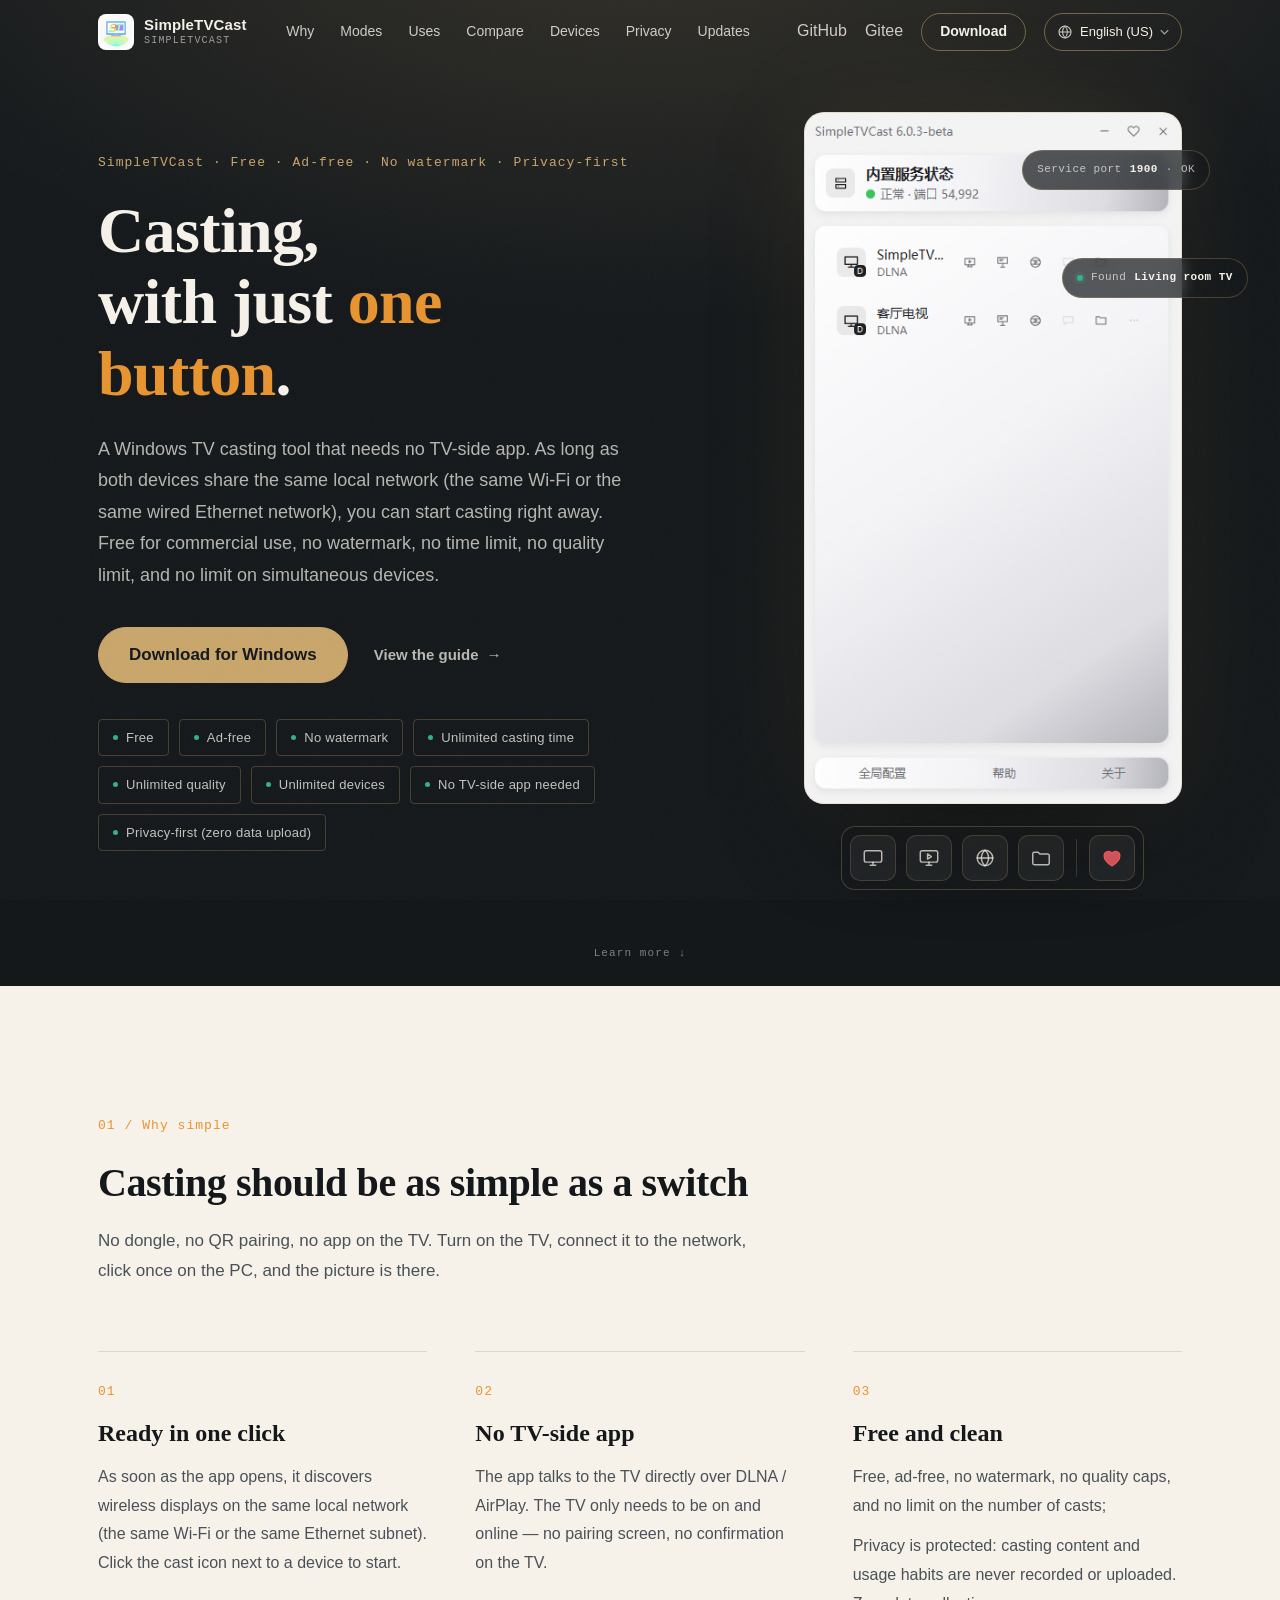
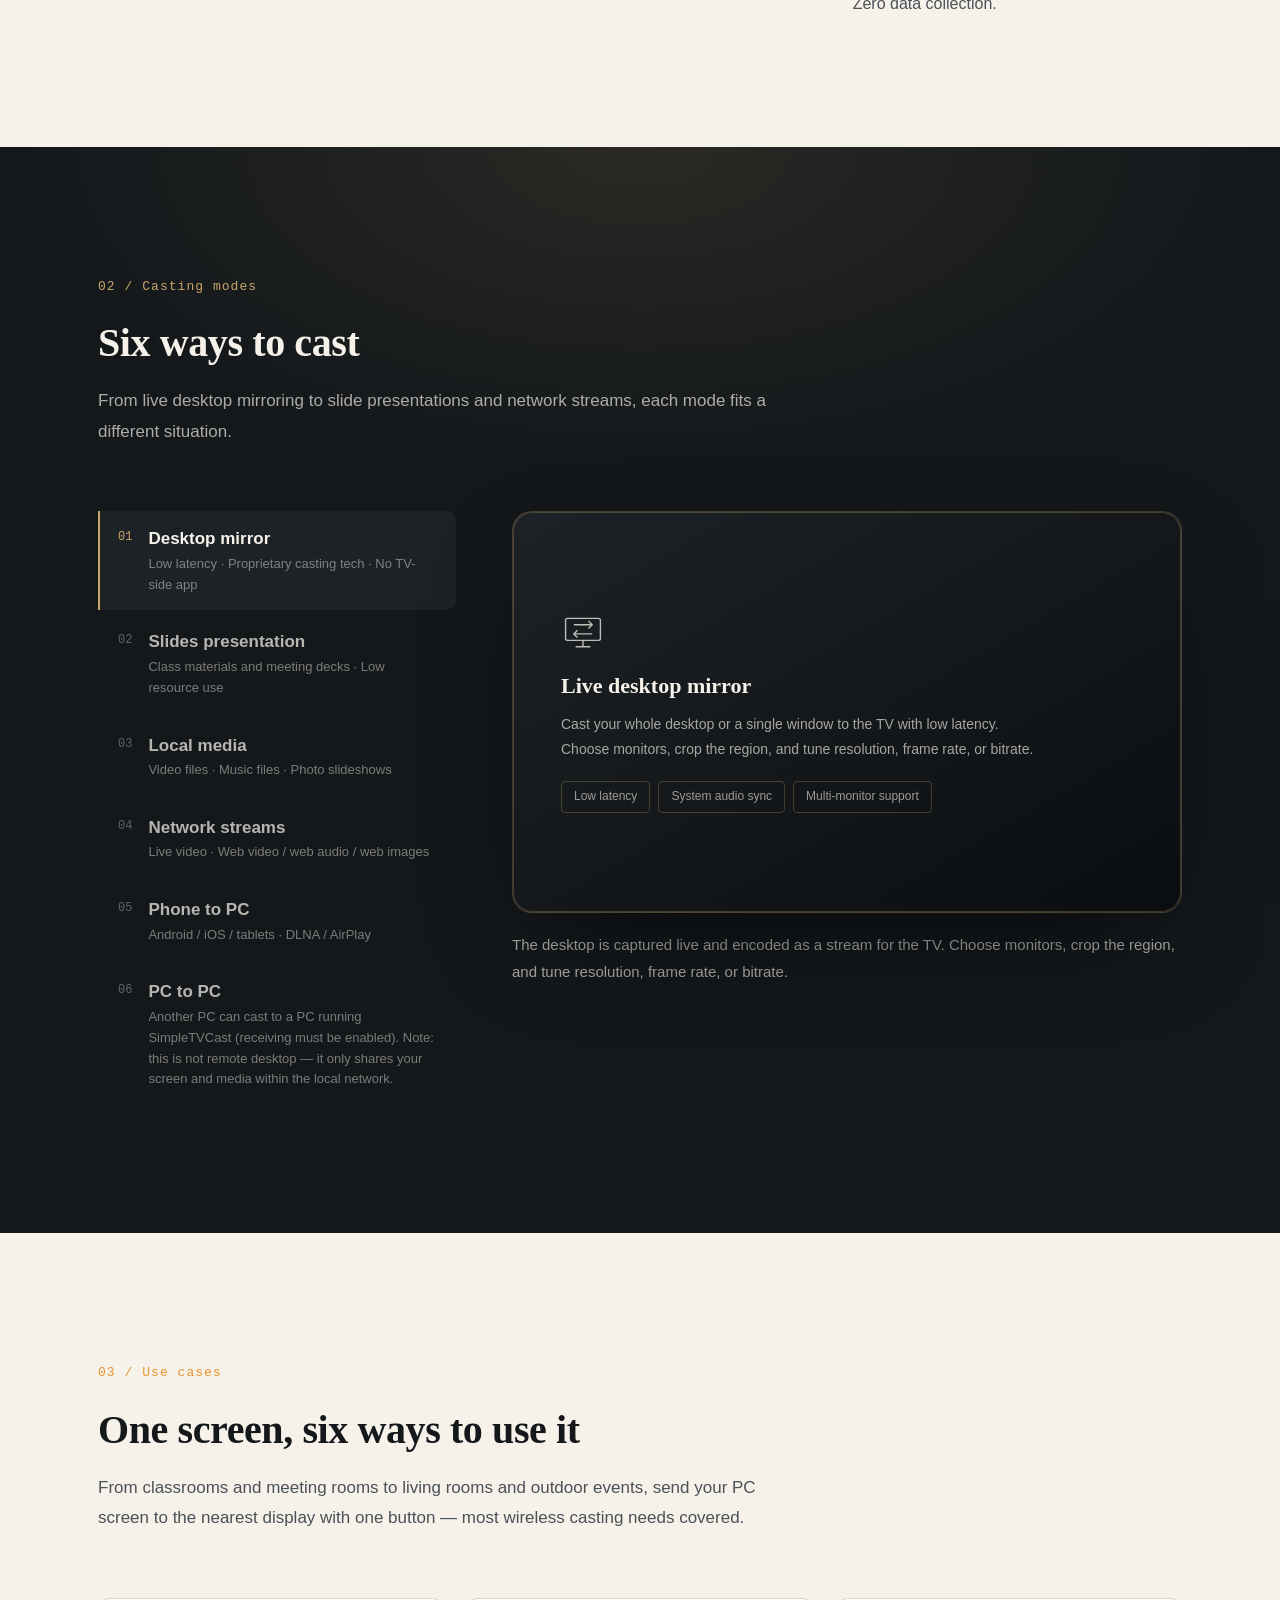
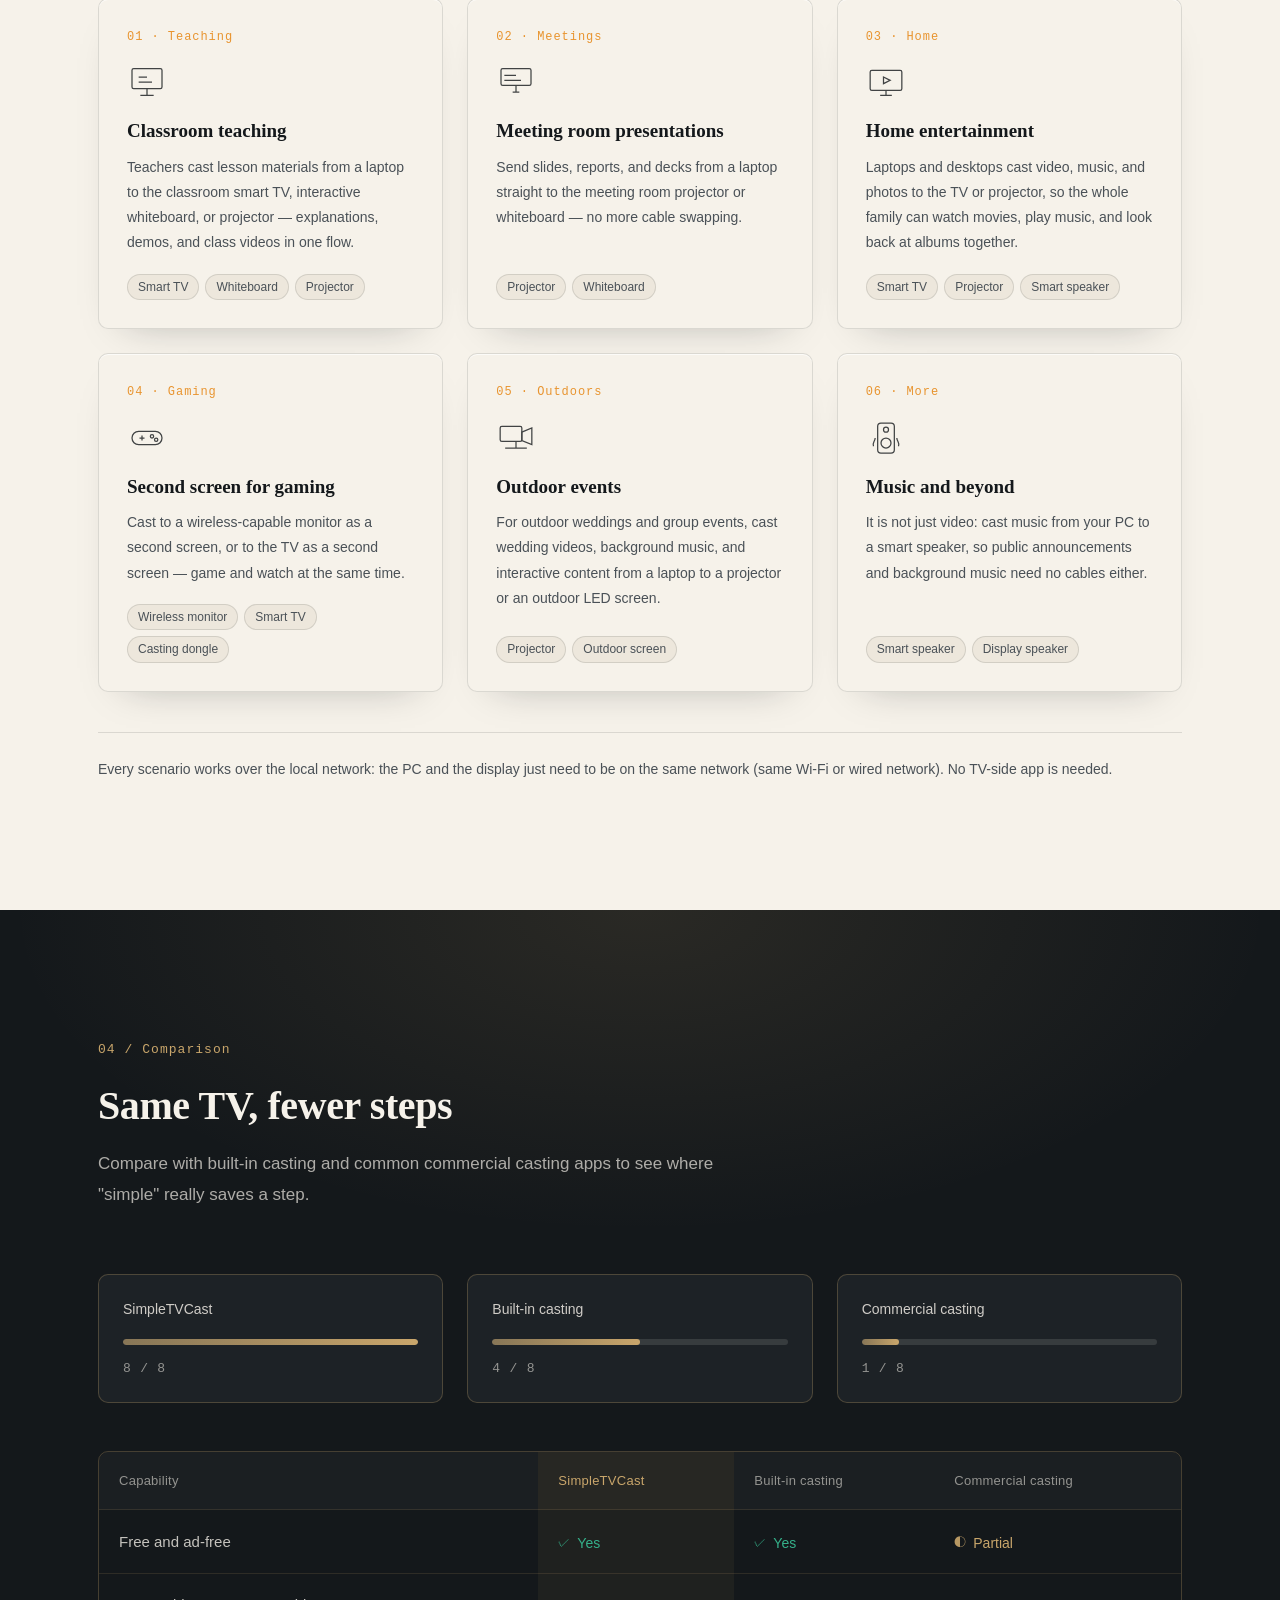
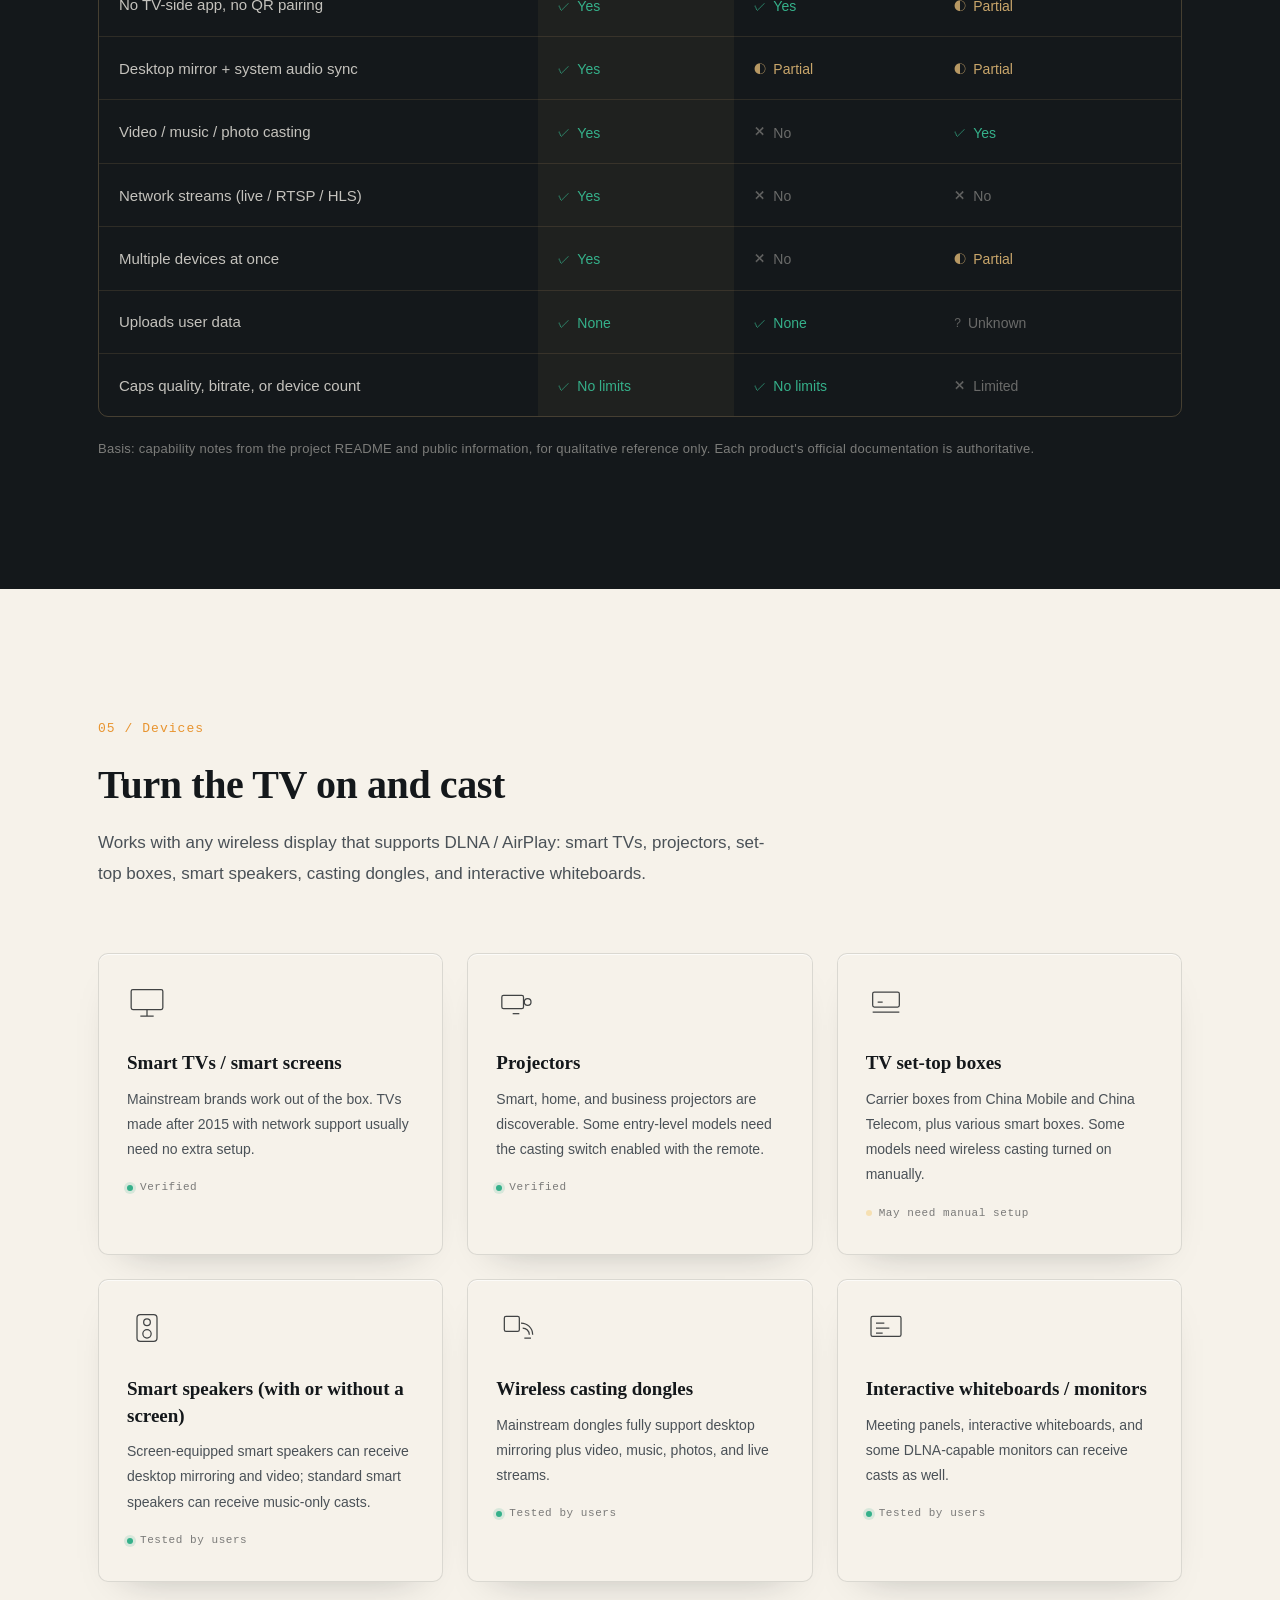
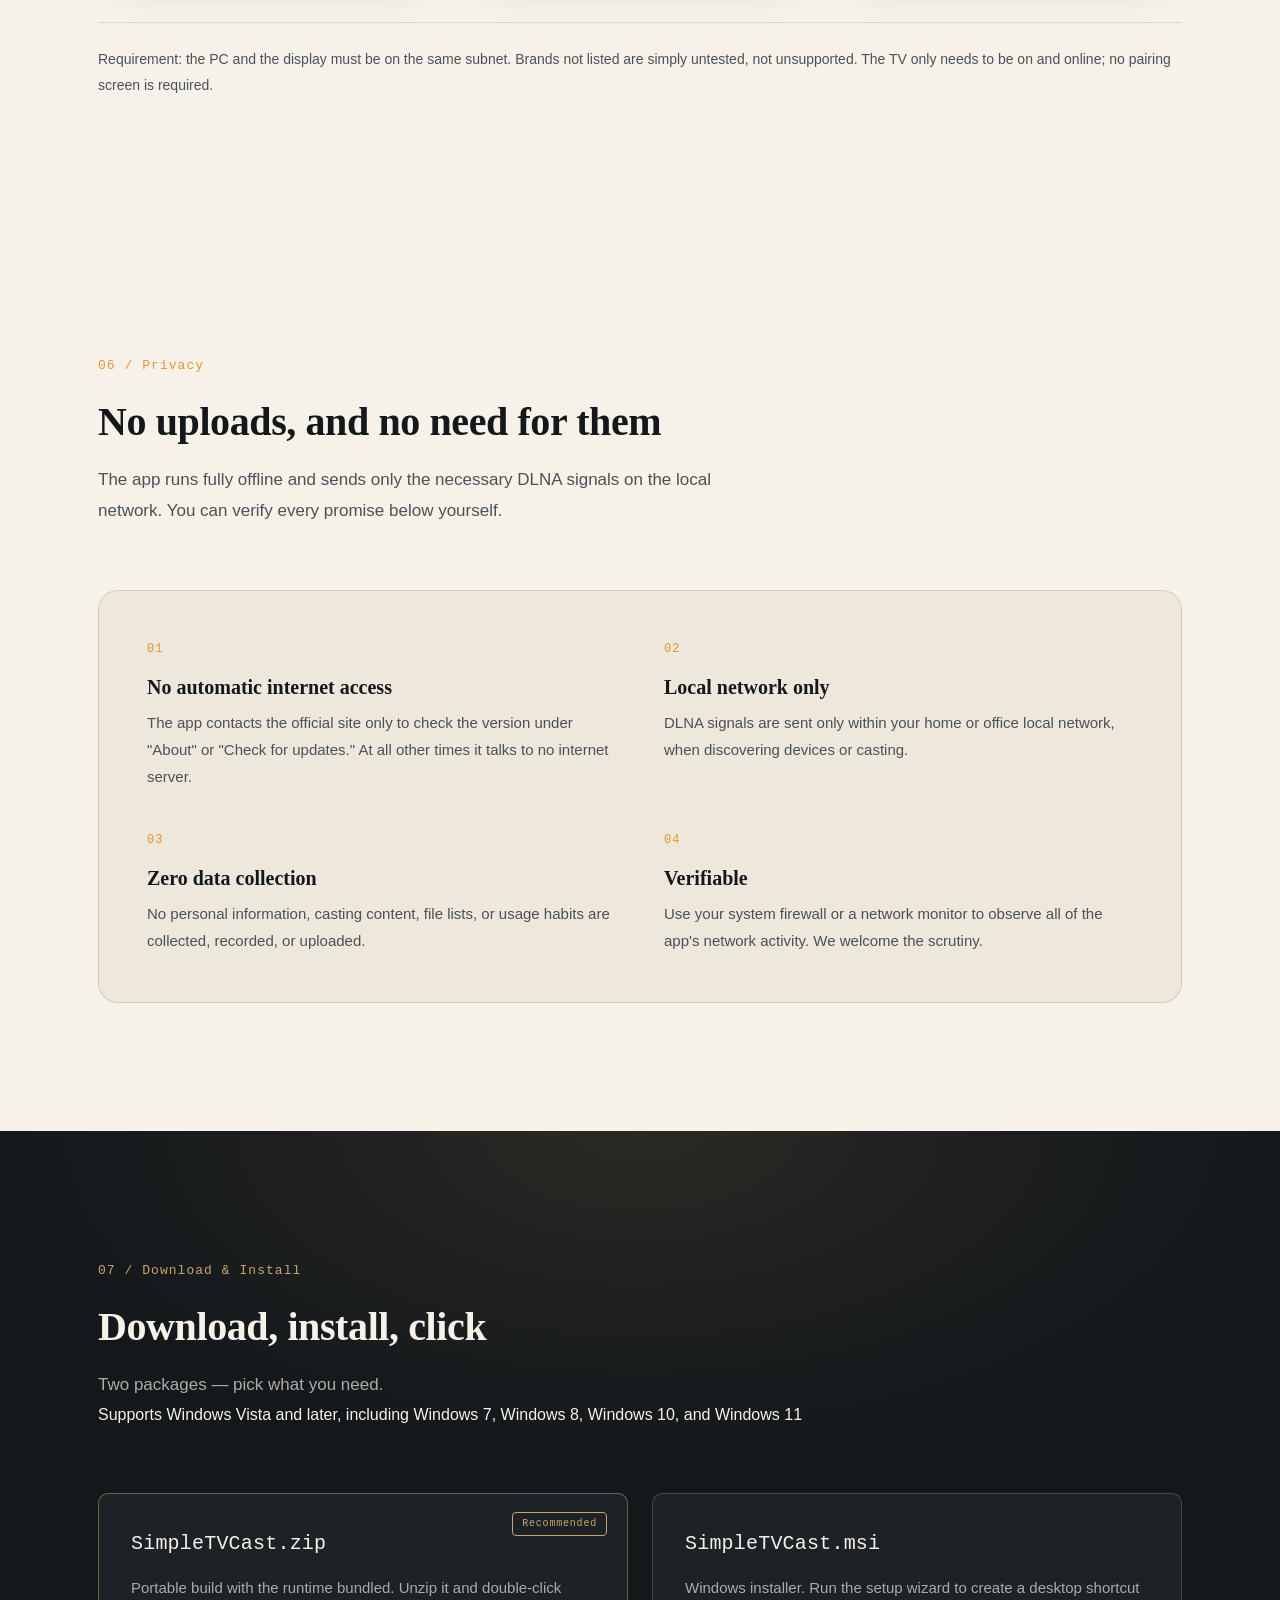
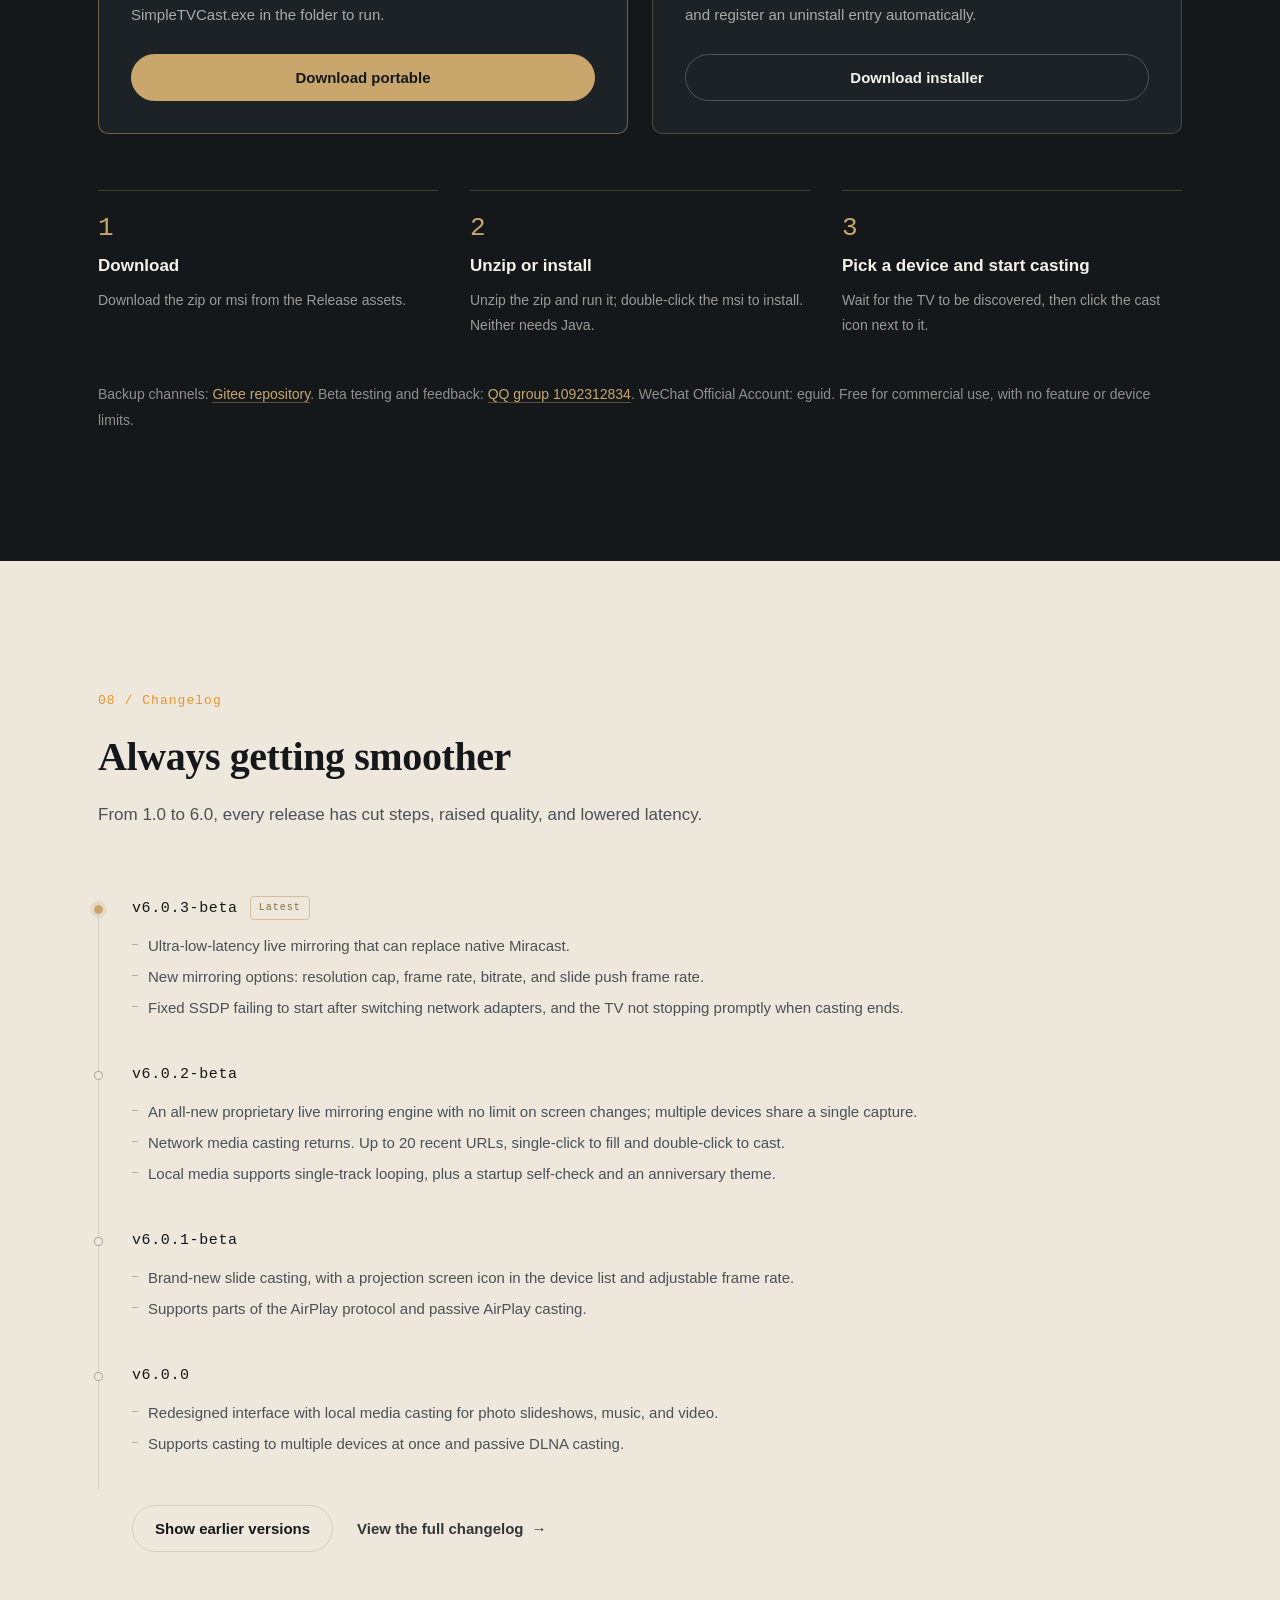
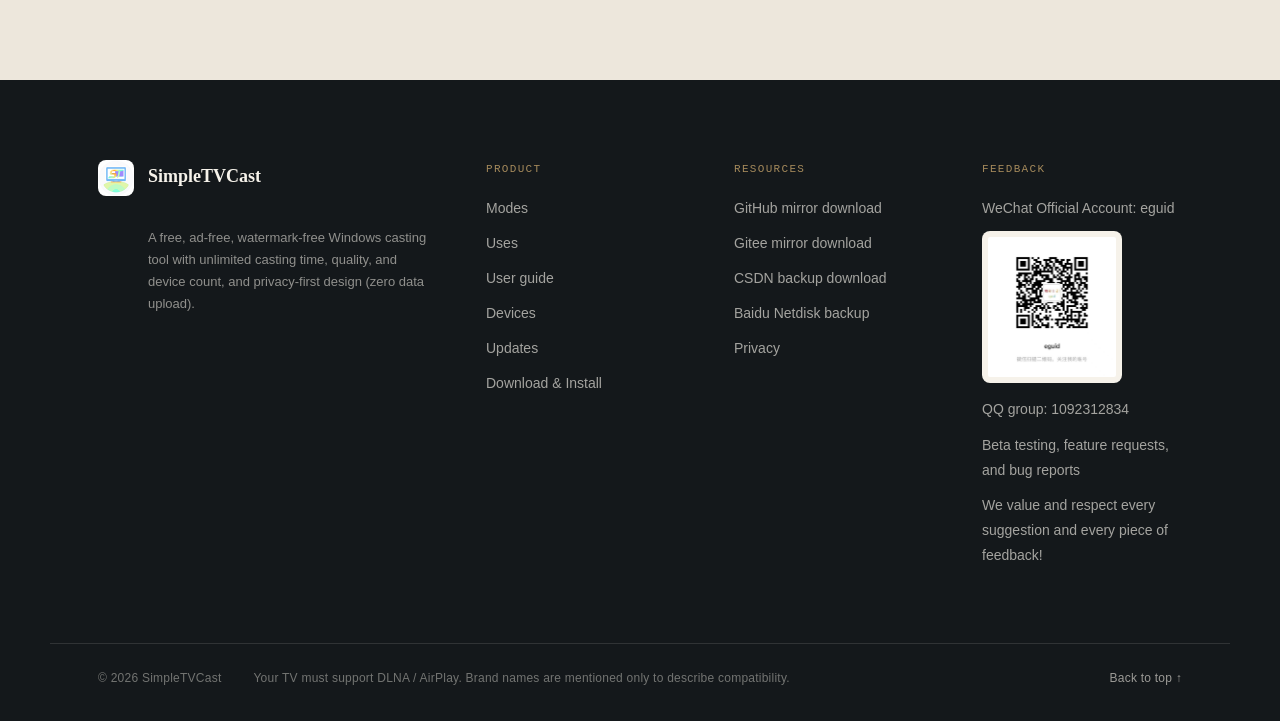
==== commit 5e2d1c35: "多语言支持" ====
--- a/index.html
+++ b/index.html
@@ -3,10 +3,10 @@
 <head>
 <meta charset="utf-8">
 <meta name="viewport" content="width=device-width, initial-scale=1">
-<title>简单电视投屏（SimpleTVCast） · 投屏，只需要一个按钮</title>
-<meta name="description" content="简单电视投屏（SimpleTVCast） 是一款免费、无广告、零数据上传的 Windows 电视投屏工具。无需安装电视端 App，同一局域网内（同一Wi-Fi、同一有线网络） 下即开即投，支持桌面镜像、PPT 演示、本地视频音乐图片与网络流媒体投屏。">
-<meta property="og:title" content="简单电视投屏（SimpleTVCast）">
-<meta property="og:description" content="免费、无广告、零数据上传的 Windows 电视投屏工具，无需电视端 App，即开即投。">
+<title data-i18n="meta.title">简单电视投屏（SimpleTVCast） · 投屏，只需要一个按钮</title>
+<meta name="description" content="简单电视投屏（SimpleTVCast） 是一款免费、无广告、零数据上传的 Windows 电视投屏工具。无需安装电视端 App，同一局域网内（同一Wi-Fi、同一有线网络） 下即开即投，支持桌面镜像、PPT 演示、本地视频音乐图片与网络流媒体投屏。" data-i18n="meta.desc" data-i18n-attr="content">
+<meta property="og:title" content="简单电视投屏（SimpleTVCast）" data-i18n="meta.ogTitle" data-i18n-attr="content">
+<meta property="og:description" content="免费、无广告、零数据上传的 Windows 电视投屏工具，无需电视端 App，即开即投。" data-i18n="meta.ogDesc" data-i18n-attr="content">
 <meta property="og:type" content="website">
 <meta property="og:image" content="assets/img/logo.png">
 <meta name="applicable-device" content="pc,mobile">
@@ -14,7 +14,14 @@
 <meta name="baidu-site-verification" content="codeva-HYyZygx9hN" />
 <meta name="msvalidate.01" content="A76D1EB48F258E577BE4AD0ADFD0FCEB" />
 <link rel="icon" href="assets/img/logo.png">
-<link rel="stylesheet" href="assets/css/main.css?v=20261105">
+<link rel="stylesheet" href="assets/css/main.css?v=20251109">
+<script src="assets/js/i18n/zh-cn.js?v=20251109" defer></script>
+<script src="assets/js/i18n/zh-hk.js?v=20251109" defer></script>
+<script src="assets/js/i18n/zh-tw.js?v=20251109" defer></script>
+<script src="assets/js/i18n/ja.js?v=20251109" defer></script>
+<script src="assets/js/i18n/en-us.js?v=20251109" defer></script>
+<script src="assets/js/i18n/en-gb.js?v=20251109" defer></script>
+<script src="assets/js/i18n.js?v=20251109" defer></script>
 <script type="application/ld+json">
 {
   "@context": "https://schema.org",
@@ -35,38 +42,52 @@
   s.parentNode.insertBefore(hm, s);
 })();
 </script>
-<!-- Clarity tracking code for http://simpletvcast.eguid.cc -->
-<script>
+<script type="text/javascript">
     (function(c,l,a,r,i,t,y){
         c[a]=c[a]||function(){(c[a].q=c[a].q||[]).push(arguments)};
-        t=l.createElement(r);t.async=1;t.src="https://www.clarity.ms/tag/"+i+"?ref=bwt";
+        t=l.createElement(r);t.async=1;t.src="https://www.clarity.ms/tag/"+i;
         y=l.getElementsByTagName(r)[0];y.parentNode.insertBefore(t,y);
     })(window, document, "clarity", "script", "z99byoib07");
 </script>
 </head>
 <body>
-<a class="skip-link" href="#main">跳到主要内容</a>
+<a class="skip-link" href="#main" data-i18n="common.skip">跳到主要内容</a>
 
 <header class="site-header" id="siteHeader">
   <div class="wrap header-inner">
-    <a class="brand" href="#top" aria-label="简单电视投屏 首页">
+    <a class="brand" href="#top" aria-label="简单电视投屏 首页" data-i18n="common.brandHomeAria" data-i18n-attr="aria-label">
       <img src="assets/img/logo.png" alt="" width="40" height="40" aria-hidden="true">
-      <span class="brand-text">简单电视投屏<em>SimpleTVCast</em></span>
+      <span class="brand-text"><span data-i18n="common.brand">简单电视投屏</span><em>SimpleTVCast</em></span>
     </a>
-    <nav class="nav" aria-label="主导航">
-      <a href="#why">为何简单</a>
-      <a href="#features">投屏方式</a>
-      <a href="#scenarios">使用场景</a>
-      <a href="#compare">能力对比</a>
-      <a href="#devices">设备支持</a>
-      <a href="#privacy">隐私安全</a>
-      <a href="#changelog">更新日志</a>
+    <nav class="nav" aria-label="主导航" data-i18n="nav.aria" data-i18n-attr="aria-label">
+      <a href="#why" data-i18n="nav.why">为何简单</a>
+      <a href="#features" data-i18n="nav.features">投屏方式</a>
+      <a href="#scenarios" data-i18n="nav.scenarios">使用场景</a>
+      <a href="#compare" data-i18n="nav.compare">能力对比</a>
+      <a href="#devices" data-i18n="nav.devices">设备支持</a>
+      <a href="#privacy" data-i18n="nav.privacy">隐私安全</a>
+      <a href="#changelog" data-i18n="nav.changelog">更新日志</a>
     </nav>
     <div class="header-actions">
       <a class="ghost-link" href="https://github.com/eguid/SimpleTVCast" target="_blank" rel="noopener">GitHub</a>
       <a class="ghost-link" href="https://gitee.com/eguid/SimpleTVCast" target="_blank" rel="noopener">Gitee</a>
-      <a class="btn btn-ghost" href="#download">下载</a>
-      <button class="nav-toggle" type="button" aria-expanded="false" aria-controls="mobileNav" aria-label="打开导航菜单">
+      <a class="btn btn-ghost" href="#download" data-i18n="common.download">下载</a>
+      <div class="lang-switch" data-lang-switch>
+        <button class="lang-btn" type="button" aria-expanded="false" aria-haspopup="listbox" aria-controls="langMenu" aria-label="切换语言 / Switch language">
+          <svg class="lang-icon" viewBox="0 0 24 24" aria-hidden="true"><circle cx="12" cy="12" r="9"/><path d="M3.5 12h17"/><path d="M12 3c2.4 2.5 3.6 5.5 3.6 9s-1.2 6.5-3.6 9c-2.4-2.5-3.6-5.5-3.6-9s1.2-6.5 3.6-9z"/></svg>
+          <span class="lang-current">简体中文</span>
+          <svg class="lang-caret" viewBox="0 0 12 8" aria-hidden="true"><path d="M1 1.5 6 6.5 11 1.5"/></svg>
+        </button>
+        <ul class="lang-menu" id="langMenu" role="listbox" aria-label="语言 / Language" hidden>
+          <li role="none"><button type="button" role="option" data-lang="zh-CN" aria-selected="true" class="is-current">简体中文</button></li>
+          <li role="none"><button type="button" role="option" data-lang="zh-HK" aria-selected="false">繁體中文（中国香港）</button></li>
+          <li role="none"><button type="button" role="option" data-lang="zh-TW" aria-selected="false">繁體中文（中国台灣）</button></li>
+          <li role="none"><button type="button" role="option" data-lang="en-US" aria-selected="false">English (US)</button></li>
+          <li role="none"><button type="button" role="option" data-lang="en-GB" aria-selected="false">English (UK)</button></li>
+          <li role="none"><button type="button" role="option" data-lang="ja" aria-selected="false">日本語</button></li>
+        </ul>
+      </div>
+      <button class="nav-toggle" type="button" aria-expanded="false" aria-controls="mobileNav" aria-label="打开导航菜单" data-i18n="common.menuOpen" data-i18n-attr="aria-label">
         <span></span><span></span><span></span>
       </button>
     </div>
@@ -74,15 +95,15 @@
 </header>
 
 <div class="mobile-nav" id="mobileNav" hidden>
-  <nav aria-label="移动端导航">
-    <a href="#why">为何简单</a>
-    <a href="#features">投屏方式</a>
-    <a href="#scenarios">使用场景</a>
-    <a href="#compare">能力对比</a>
-    <a href="#devices">设备支持</a>
-    <a href="#privacy">隐私安全</a>
-    <a href="#download">下载与安装</a>
-    <a href="#changelog">更新日志</a>
+  <nav aria-label="移动端导航" data-i18n="nav.mobileAria" data-i18n-attr="aria-label">
+    <a href="#why" data-i18n="nav.why">为何简单</a>
+    <a href="#features" data-i18n="nav.features">投屏方式</a>
+    <a href="#scenarios" data-i18n="nav.scenarios">使用场景</a>
+    <a href="#compare" data-i18n="nav.compare">能力对比</a>
+    <a href="#devices" data-i18n="nav.devices">设备支持</a>
+    <a href="#privacy" data-i18n="nav.privacy">隐私安全</a>
+    <a href="#download" data-i18n="common.downloadAndInstall">下载与安装</a>
+    <a href="#changelog" data-i18n="nav.changelog">更新日志</a>
     <a href="https://github.com/eguid/SimpleTVCast" target="_blank" rel="noopener">GitHub</a>
   </nav>
 </div>
@@ -93,29 +114,29 @@
   <section class="hero" id="top">
     <div class="wrap hero-inner">
       <div class="hero-copy reveal">
-        <p class="eyebrow">简单电视投屏(SimpleTVCast) · 免费 · 无广告 · 无水印 · 隐私安全</p>
-        <h1>投屏，<br>只需要<span class="accent">一个按钮</span>。</h1>
-        <p class="lede">Windows电视投屏工具，无需安装电视 App，同一局域网内（连接同一个无线Wi-Fi或同一个以太网有线网络） 下即开即投。免费商用、无水印、不限制时长、不限制画质与同时投屏台数。</p>
+        <p class="eyebrow" data-i18n="hero.eyebrow">简单电视投屏(SimpleTVCast) · 免费 · 无广告 · 无水印 · 隐私安全</p>
+        <h1 data-i18n-html="hero.title">投屏，<br>只需要<span class="accent">一个按钮</span>。</h1>
+        <p class="lede" data-i18n="hero.lede">Windows电视投屏工具，无需安装电视 App，同一局域网内（连接同一个无线Wi-Fi或同一个以太网有线网络） 下即开即投。免费商用、无水印、不限制时长、不限制画质与同时投屏台数。</p>
         <div class="hero-cta">
-          <a class="btn btn-gold btn-lg" href="#download">下载 Windows 版</a>
-          <a class="btn btn-text" href="/tutorial">查看使用教程 <span aria-hidden="true">→</span></a>
+          <a class="btn btn-gold btn-lg" href="#download" data-i18n="hero.cta.download">下载 Windows 版</a>
+          <a class="btn btn-text" href="/tutorial" data-i18n-html="hero.cta.tutorial">查看使用教程 <span aria-hidden="true">→</span></a>
         </div>
         <ul class="hero-tags">
-          <li>免费</li>
-          <li>无广告</li>
-          <li>无水印</li>
-          <li>不限投屏时长</li>
-          <li>不限投屏画质</li>
-          <li>不限同时投屏台数</li>
-          <li>无需电视端安装App</li>
-          <li>隐私安全（零数据上传）</li>
+          <li data-i18n="hero.tag.free">免费</li>
+          <li data-i18n="hero.tag.ads">无广告</li>
+          <li data-i18n="hero.tag.watermark">无水印</li>
+          <li data-i18n="hero.tag.duration">不限投屏时长</li>
+          <li data-i18n="hero.tag.quality">不限投屏画质</li>
+          <li data-i18n="hero.tag.count">不限同时投屏台数</li>
+          <li data-i18n="hero.tag.noapp">无需电视端安装App</li>
+          <li data-i18n="hero.tag.privacy">隐私安全（零数据上传）</li>
         </ul>
       </div>
 
       <div class="hero-visual reveal">
-        <input type="checkbox" id="wxState" class="wx-state visually-hidden" aria-label="显示或隐藏微信公众号二维码">
+        <input type="checkbox" id="wxState" class="wx-state visually-hidden" aria-label="显示或隐藏微信公众号二维码" data-i18n="wx.stateAria" data-i18n-attr="aria-label">
         <div class="screen screen--tall" id="heroScreen">
-          <img src="assets/img/ui-6.0.3.png" alt="简单电视投屏 6.0.3 主界面：内置服务状态正常，已发现局域网内的 DLNA 无线显示设备" width="415" height="760">
+          <img src="assets/img/ui-6.0.3.png" alt="简单电视投屏 6.0.3 主界面：内置服务状态正常，已发现局域网内的 DLNA 无线显示设备" width="415" height="760" data-i18n="hero.imgAlt" data-i18n-attr="alt">
           <span class="screen-glow" aria-hidden="true"></span>
           <span class="cast-fx" aria-hidden="true">
             <span class="fx fx-scan"></span>
@@ -123,65 +144,65 @@
             <span class="fx fx-bars"><i></i><i></i><i></i><i></i><i></i></span>
             <span class="fx fx-progress"></span>
           </span>
-          <span class="cast-status"><span class="dot" aria-hidden="true"></span><span id="castStatusText">投屏中</span></span>
-        </div>
-        <div class="float-chip float-chip--a"><span class="dot" aria-hidden="true"></span>已发现 <b>客厅电视</b></div>
-        <div class="float-chip float-chip--b">服务端口 <b>1900</b> · 正常</div>
-
-        <div class="hero-dock" role="group" aria-label="模拟投屏方式">
-          <button class="dock-btn" type="button" data-cast-mode="mirror" aria-label="实时桌面镜像投屏" aria-pressed="false" title="实时桌面镜像投屏">
+          <span class="cast-status"><span class="dot" aria-hidden="true"></span><span id="castStatusText" data-i18n="hero.castStatus">投屏中</span></span>
+        </div>
+        <div class="float-chip float-chip--a"><span class="dot" aria-hidden="true"></span><span data-i18n="hero.found">已发现</span> <b data-i18n="hero.device">客厅电视</b></div>
+        <div class="float-chip float-chip--b"><span data-i18n="hero.port">服务端口</span> <b>1900</b> · <span data-i18n="hero.portOk">正常</span></div>
+
+        <div class="hero-dock" role="group" aria-label="模拟投屏方式" data-i18n="hero.dockAria" data-i18n-attr="aria-label">
+          <button class="dock-btn" type="button" data-cast-mode="mirror" aria-label="实时桌面镜像投屏" aria-pressed="false" title="实时桌面镜像投屏" data-i18n="dock.mirror" data-i18n-attr="aria-label|title">
             <svg viewBox="0 0 24 24" aria-hidden="true"><rect x="2.5" y="4" width="19" height="12.5" rx="2"></rect><path d="M9 20h6M12 16.5V20"></path></svg>
           </button>
-          <button class="dock-btn" type="button" data-cast-mode="ppt" aria-label="PPT 演示投屏" aria-pressed="false" title="PPT 演示投屏">
+          <button class="dock-btn" type="button" data-cast-mode="ppt" aria-label="PPT 演示投屏" aria-pressed="false" title="PPT 演示投屏" data-i18n="dock.ppt" data-i18n-attr="aria-label|title">
             <svg viewBox="0 0 24 24" aria-hidden="true"><rect x="2.5" y="4" width="19" height="12.5" rx="2"></rect><path d="M10.4 7.6l4.2 2.8-4.2 2.8z"></path><path d="M9 20h6M12 16.5V20"></path></svg>
           </button>
-          <button class="dock-btn" type="button" data-cast-mode="stream" aria-label="网络多媒体投屏" aria-pressed="false" title="网络多媒体投屏">
+          <button class="dock-btn" type="button" data-cast-mode="stream" aria-label="网络多媒体投屏" aria-pressed="false" title="网络多媒体投屏" data-i18n="dock.stream" data-i18n-attr="aria-label|title">
             <svg viewBox="0 0 24 24" aria-hidden="true"><circle cx="12" cy="12" r="8.5"></circle><path d="M3.5 12h17"></path><path d="M12 3.5c2.6 2.4 3.9 5.3 3.9 8.5s-1.3 6.1-3.9 8.5c-2.6-2.4-3.9-5.3-3.9-8.5s1.3-6.1 3.9-8.5z"></path></svg>
           </button>
-          <button class="dock-btn" type="button" data-cast-mode="local" aria-label="本地多媒体投屏" aria-pressed="false" title="本地多媒体投屏">
+          <button class="dock-btn" type="button" data-cast-mode="local" aria-label="本地多媒体投屏" aria-pressed="false" title="本地多媒体投屏" data-i18n="dock.local" data-i18n-attr="aria-label|title">
             <svg viewBox="0 0 24 24" aria-hidden="true"><path d="M3 7.5a1.8 1.8 0 0 1 1.8-1.8h4.1l1.8 1.9h8.5A1.8 1.8 0 0 1 21 9.4v8.1a1.8 1.8 0 0 1-1.8 1.8H4.8A1.8 1.8 0 0 1 3 17.5z"></path></svg>
           </button>
           <span class="dock-divider" aria-hidden="true"></span>
-          <label class="dock-btn dock-btn--wx" for="wxState" title="关注微信公众号：eguid">
+          <label class="dock-btn dock-btn--wx" for="wxState" title="关注微信公众号：eguid" data-i18n="wx.buttonAria" data-i18n-attr="title">
             <svg viewBox="0 0 24 24" aria-hidden="true"><path d="M12 20.5C12 20.5 3.5 15.2 3.5 9.7A4.6 4.6 0 0 1 12 7.2 4.6 4.6 0 0 1 20.5 9.7C20.5 15.2 12 20.5 12 20.5Z"></path></svg>
           </label>
         </div>
 
-        <div class="wx-card" id="wxCard" role="dialog" aria-label="微信公众号">
-          <img src="wxgzh.jpg" alt="微信公众号 eguid 二维码，微信扫码关注" width="420" height="458" loading="lazy">
-          <h3>微信公众号：eguid</h3>
-          <p>扫码关注，获取投屏软件更新信息、投屏技巧使用与问题反馈</p>
-        </div>
-      </div>
-    </div>
-    <a class="scroll-hint" href="#why"><span>继续了解</span><span aria-hidden="true">↓</span></a>
+        <div class="wx-card" id="wxCard" role="dialog" aria-label="微信公众号" data-i18n="wx.dialogAria" data-i18n-attr="aria-label">
+          <img src="wxgzh.jpg" alt="微信公众号 eguid 二维码，微信扫码关注" width="420" height="458" loading="lazy" data-i18n="wx.imgAlt" data-i18n-attr="alt">
+          <h3 data-i18n="wx.title">微信公众号：eguid</h3>
+          <p data-i18n="wx.desc">扫码关注，获取投屏软件更新信息、投屏技巧使用与问题反馈</p>
+        </div>
+      </div>
+    </div>
+    <a class="scroll-hint" href="#why"><span data-i18n="hero.scroll">继续了解</span><span aria-hidden="true">↓</span></a>
   </section>
 
   <!-- 02 为何简单 -->
   <section class="section why" id="why">
     <div class="wrap">
       <header class="section-head reveal">
-        <p class="eyebrow">01 / 为何简单</p>
-        <h2>把投屏做成“开关”一样简单</h2>
-        <p class="section-sub">不需要投屏器，不需要扫码配对，不需要电视端装任何 App。电视开机联网，电脑点一下，画面就到了。</p>
+        <p class="eyebrow" data-i18n="why.eyebrow">01 / 为何简单</p>
+        <h2 data-i18n="why.title">把投屏做成“开关”一样简单</h2>
+        <p class="section-sub" data-i18n="why.sub">不需要投屏器，不需要扫码配对，不需要电视端装任何 App。电视开机联网，电脑点一下，画面就到了。</p>
       </header>
 
       <div class="pillars">
         <article class="pillar reveal">
           <span class="pillar-no">01</span>
-          <h3>即开即投</h3>
-          <p>软件打开后自动发现同一局域网内（连接同一个无线Wi-Fi或同一网段的以太网有线网络）的无线显示设备，点击设备旁的投屏图标即可开始投屏。</p>
+          <h3 data-i18n="why.p1t">即开即投</h3>
+          <p data-i18n="why.p1d">软件打开后自动发现同一局域网内（连接同一个无线Wi-Fi或同一网段的以太网有线网络）的无线显示设备，点击设备旁的投屏图标即可开始投屏。</p>
         </article>
         <article class="pillar reveal">
           <span class="pillar-no">02</span>
-          <h3>无需电视安装App</h3>
-          <p>基于 DLNA / AirPlay 协议直接与电视通信，电视开机联网即可投屏，无需进入电视的投屏配对界面，也无需电视端确认。</p>
+          <h3 data-i18n="why.p2t">无需电视安装App</h3>
+          <p data-i18n="why.p2d">基于 DLNA / AirPlay 协议直接与电视通信，电视开机联网即可投屏，无需进入电视的投屏配对界面，也无需电视端确认。</p>
         </article>
         <article class="pillar reveal">
           <span class="pillar-no">03</span>
-          <h3>免费且纯净</h3>
-          <p>免费、无广告、无水印、不限制画质、不限制投屏数量；</p>
-             <p>保护隐私安全，不记录、不上传投屏内容与使用习惯，零数据收集。</p>
+          <h3 data-i18n="why.p3t">免费且纯净</h3>
+          <p data-i18n="why.p3d1">免费、无广告、无水印、不限制画质、不限制投屏数量；</p>
+             <p data-i18n="why.p3d2">保护隐私安全，不记录、不上传投屏内容与使用习惯，零数据收集。</p>
         </article>
       </div>
     </div>
@@ -191,36 +212,36 @@
   <section class="section features" id="features">
     <div class="wrap">
       <header class="section-head reveal">
-        <p class="eyebrow">02 / 投屏方式</p>
-        <h2>六种投屏方式</h2>
-        <p class="section-sub">从实时桌面镜像到PPT演示投屏、再到网络直播，每个方式都有其适用场景。</p>
+        <p class="eyebrow" data-i18n="features.eyebrow">02 / 投屏方式</p>
+        <h2 data-i18n="features.title">六种投屏方式</h2>
+        <p class="section-sub" data-i18n="features.sub">从实时桌面镜像到PPT演示投屏、再到网络直播，每个方式都有其适用场景。</p>
       </header>
 
       <div class="feature-grid">
-        <div class="feature-tabs reveal" role="tablist" aria-label="投屏方式" aria-orientation="vertical">
+        <div class="feature-tabs reveal" role="tablist" aria-label="投屏方式" aria-orientation="vertical" data-i18n="features.tablistAria" data-i18n-attr="aria-label">
           <button class="tab is-active" id="tab-mirror" type="button" role="tab" aria-selected="true" aria-controls="panel-mirror" tabindex="0">
             <span class="tab-no">01</span>
-            <span class="tab-body"><span class="tab-label">桌面镜像</span><span class="tab-desc">低延迟 · 独创投屏技术 · 无需电视安装App</span></span>
+            <span class="tab-body"><span class="tab-label" data-i18n="f1.label">桌面镜像</span><span class="tab-desc" data-i18n="f1.desc">低延迟 · 独创投屏技术 · 无需电视安装App</span></span>
           </button>
           <button class="tab" id="tab-ppt" type="button" role="tab" aria-selected="false" aria-controls="panel-ppt" tabindex="-1">
             <span class="tab-no">02</span>
-            <span class="tab-body"><span class="tab-label">PPT 演示投屏</span><span class="tab-desc">课件与会议报告 · 低资源占用</span></span>
+            <span class="tab-body"><span class="tab-label" data-i18n="f2.label">PPT 演示投屏</span><span class="tab-desc" data-i18n="f2.desc">课件与会议报告 · 低资源占用</span></span>
           </button>
           <button class="tab" id="tab-local" type="button" role="tab" aria-selected="false" aria-controls="panel-local" tabindex="-1">
             <span class="tab-no">03</span>
-            <span class="tab-body"><span class="tab-label">本地多媒体</span><span class="tab-desc">视频文件 · 音乐文件 · 图片文件轮播</span></span>
+            <span class="tab-body"><span class="tab-label" data-i18n="f3.label">本地多媒体</span><span class="tab-desc" data-i18n="f3.desc">视频文件 · 音乐文件 · 图片文件轮播</span></span>
           </button>
           <button class="tab" id="tab-stream" type="button" role="tab" aria-selected="false" aria-controls="panel-stream" tabindex="-1">
             <span class="tab-no">04</span>
-            <span class="tab-body"><span class="tab-label">网络流媒体</span><span class="tab-desc">视频直播 · 网络视频 / 网络音乐 / 网络图片</span></span>
+            <span class="tab-body"><span class="tab-label" data-i18n="f4.label">网络流媒体</span><span class="tab-desc" data-i18n="f4.desc">视频直播 · 网络视频 / 网络音乐 / 网络图片</span></span>
           </button>
           <button class="tab" id="tab-cast" type="button" role="tab" aria-selected="false" aria-controls="panel-cast" tabindex="-1">
             <span class="tab-no">05</span>
-            <span class="tab-body"><span class="tab-label">手机投送到电脑</span><span class="tab-desc">安卓 / iOS / 平板 · DLNA / AirPlay 协议</span></span>
+            <span class="tab-body"><span class="tab-label" data-i18n="f5.label">手机投送到电脑</span><span class="tab-desc" data-i18n="f5.desc">安卓 / iOS / 平板 · DLNA / AirPlay 协议</span></span>
           </button>
           <button class="tab" id="tab-airplay" type="button" role="tab" aria-selected="false" aria-controls="panel-airplay" tabindex="-1">
             <span class="tab-no">06</span>
-            <span class="tab-body"><span class="tab-label">电脑投电脑</span><span class="tab-desc">支持其他电脑投屏到已经安装 简单电视投屏（SimpleTVCast）  的电脑（需要开启接收功能）注意：此功能并非远程桌面，只是局域网内部分享桌面屏幕和多媒体</span></span>
+            <span class="tab-body"><span class="tab-label" data-i18n="f6.label">电脑投电脑</span><span class="tab-desc" data-i18n="f6.desc">支持其他电脑投屏到已经安装 简单电视投屏（SimpleTVCast）  的电脑（需要开启接收功能）注意：此功能并非远程桌面，只是局域网内部分享桌面屏幕和多媒体</span></span>
           </button>
         </div>
 
@@ -229,72 +250,72 @@
             <div class="screen screen--wide screen--mock">
               <div class="mock-inner">
                 <svg viewBox="0 0 48 48" aria-hidden="true"><rect x="5" y="8" width="38" height="24" rx="2"/><path d="M24 32v7M16 39h16"/><path d="M14 15h20M30 11l4 4-4 4"/><path d="M34 25H14M18 21l-4 4 4 4"/></svg>
-                <p class="mock-title">实时桌面镜像</p>
-                <p class="mock-sub">把整个桌面或指定窗口的低延迟画面投到电视，支持多显示器选择、剪裁区域与分辨率 / 帧率 / 码率调整。</p>
-                <ul class="mock-chips"><li>低延迟</li><li>系统声音同步</li><li>多显示器选择</li></ul>
+                <p class="mock-title" data-i18n="f1.mockTitle">实时桌面镜像</p>
+                <p class="mock-sub" data-i18n="f1.mockSub">把整个桌面或指定窗口的低延迟画面投到电视，支持多显示器选择、剪裁区域与分辨率 / 帧率 / 码率调整。</p>
+                <ul class="mock-chips"><li data-i18n="f1.c1">低延迟</li><li data-i18n="f1.c2">系统声音同步</li><li data-i18n="f1.c3">多显示器选择</li></ul>
               </div>
             </div>
-            <p class="stage-note">实时采集桌面并编码为直播流下发给电视，支持多显示器选择、剪裁区域与分辨率 / 帧率 / 码率调整。</p>
+            <p class="stage-note" data-i18n="f1.note">实时采集桌面并编码为直播流下发给电视，支持多显示器选择、剪裁区域与分辨率 / 帧率 / 码率调整。</p>
           </div>
 
           <div class="stage-panel" id="panel-ppt" role="tabpanel" aria-labelledby="tab-ppt" hidden>
             <div class="screen screen--wide screen--mock">
               <div class="mock-inner">
                 <svg viewBox="0 0 48 48" aria-hidden="true"><rect x="6" y="10" width="36" height="24" rx="2"/><path d="M24 34v6M16 40h16"/><path d="M14 18h20M14 24h12"/></svg>
-                <p class="mock-title">PPT 演示投屏</p>
-                <p class="mock-sub">为教学课件、会议室报告设计的演示投屏，设备列表显示为投影幕布图标。</p>
-                <ul class="mock-chips"><li>超低资源占用</li><li>每秒推送帧率可调</li><li>适合长时间演示</li></ul>
+                <p class="mock-title" data-i18n="f2.mockTitle">PPT 演示投屏</p>
+                <p class="mock-sub" data-i18n="f2.mockSub">为教学课件、会议室报告设计的演示投屏，设备列表显示为投影幕布图标。</p>
+                <ul class="mock-chips"><li data-i18n="f2.c1">超低资源占用</li><li data-i18n="f2.c2">每秒推送帧率可调</li><li data-i18n="f2.c3">适合长时间演示</li></ul>
               </div>
             </div>
-            <p class="stage-note">与实时屏幕镜像互斥，按帧率推送画面，显著降低长时间演示时的 CPU 与 GPU 占用。</p>
+            <p class="stage-note" data-i18n="f2.note">与实时屏幕镜像互斥，按帧率推送画面，显著降低长时间演示时的 CPU 与 GPU 占用。</p>
           </div>
 
           <div class="stage-panel" id="panel-local" role="tabpanel" aria-labelledby="tab-local" hidden>
             <div class="screen screen--wide screen--mock">
               <div class="mock-inner">
                 <svg viewBox="0 0 48 48" aria-hidden="true"><rect x="7" y="7" width="34" height="34" rx="3"/><path d="M20 16l14 8-14 8z"/><path d="M7 34h34"/></svg>
-                <p class="mock-title">视频 · 音乐 · 图片</p>
-                <p class="mock-sub">选择目录后自动扫描媒体文件，支持连续投屏、图片轮播与单首无限循环。</p>
-                <ul class="mock-chips"><li>自动转换不支持的编码</li><li>播放进度记忆</li><li>图片轮播循环</li></ul>
+                <p class="mock-title" data-i18n="f3.mockTitle">视频 · 音乐 · 图片</p>
+                <p class="mock-sub" data-i18n="f3.mockSub">选择目录后自动扫描媒体文件，支持连续投屏、图片轮播与单首无限循环。</p>
+                <ul class="mock-chips"><li data-i18n="f3.c1">自动转换不支持的编码</li><li data-i18n="f3.c2">播放进度记忆</li><li data-i18n="f3.c3">图片轮播循环</li></ul>
               </div>
             </div>
-            <p class="stage-note">支持 mkv、avi、AV1 等电视不直接支持的格式自动转码；播放列表与进度会在下次打开时自动还原。</p>
+            <p class="stage-note" data-i18n="f3.note">支持 mkv、avi、AV1 等电视不直接支持的格式自动转码；播放列表与进度会在下次打开时自动还原。</p>
           </div>
 
           <div class="stage-panel" id="panel-stream" role="tabpanel" aria-labelledby="tab-stream" hidden>
             <div class="screen screen--wide screen--mock">
               <div class="mock-inner">
                 <svg viewBox="0 0 48 48" aria-hidden="true"><circle cx="24" cy="24" r="17"/><path d="M7 24h34"/><ellipse cx="24" cy="24" rx="8" ry="17"/></svg>
-                <p class="mock-title">网络流媒体投屏</p>
-                <p class="mock-sub">粘贴网络视频地址即可直投电视，支持 RTSP、RTMP、HTTP-FLV、HLS、Dash 等常见协议。</p>
-                <ul class="mock-chips"><li>地址直投</li><li>自动保存历史</li><li>最多 20 条记录</li></ul>
+                <p class="mock-title" data-i18n="f4.mockTitle">网络流媒体投屏</p>
+                <p class="mock-sub" data-i18n="f4.mockSub">粘贴网络视频地址即可直投电视，支持 RTSP、RTMP、HTTP-FLV、HLS、Dash 等常见协议。</p>
+                <ul class="mock-chips"><li data-i18n="f4.c1">地址直投</li><li data-i18n="f4.c2">自动保存历史</li><li data-i18n="f4.c3">最多 20 条记录</li></ul>
               </div>
             </div>
-            <p class="stage-note">支持 RTSP、RTMP、HTTP-FLV、HLS、Dash 等网络地址直投；投送过的地址自动保存为历史，最多 20 条。</p>
+            <p class="stage-note" data-i18n="f4.note">支持 RTSP、RTMP、HTTP-FLV、HLS、Dash 等网络地址直投；投送过的地址自动保存为历史，最多 20 条。</p>
           </div>
 
           <div class="stage-panel" id="panel-cast" role="tabpanel" aria-labelledby="tab-cast" hidden>
             <div class="screen screen--wide screen--mock">
               <div class="mock-inner">
                 <svg viewBox="0 0 48 48" aria-hidden="true"><rect x="6" y="6" width="18" height="32" rx="3"/><rect x="28" y="12" width="14" height="20" rx="2"/><path d="M30 38c6-2 10-6 12-12"/></svg>
-                <p class="mock-title">手机投送到电脑</p>
-                <p class="mock-sub">安卓、iOS、平板与电脑通过 DLNA 协议投送到本软件，实时显示对方的内容和画面。</p>
-                <ul class="mock-chips"><li>无需手机端安装软件</li><li>被动接收</li><li>多设备同时投送</li></ul>
+                <p class="mock-title" data-i18n="f5.mockTitle">手机投送到电脑</p>
+                <p class="mock-sub" data-i18n="f5.mockSub">安卓、iOS、平板与电脑通过 DLNA 协议投送到本软件，实时显示对方的内容和画面。</p>
+                <ul class="mock-chips"><li data-i18n="f5.c1">无需手机端安装软件</li><li data-i18n="f5.c2">被动接收</li><li data-i18n="f5.c3">多设备同时投送</li></ul>
               </div>
             </div>
-            <p class="stage-note">本软件也能作为接收端：手机相册、视频 App 里的「投屏」按钮即可选中电脑所在设备。</p>
+            <p class="stage-note" data-i18n="f5.note">本软件也能作为接收端：手机相册、视频 App 里的「投屏」按钮即可选中电脑所在设备。</p>
           </div>
 
           <div class="stage-panel" id="panel-airplay" role="tabpanel" aria-labelledby="tab-airplay" hidden>
             <div class="screen screen--wide screen--mock">
               <div class="mock-inner">
                 <svg viewBox="0 0 48 48" aria-hidden="true"><rect x="3" y="10" width="18" height="13" rx="2"/><path d="M8 31h8M12 23v8"/><rect x="27" y="10" width="18" height="13" rx="2"/><path d="M32 31h8M36 23v8"/><path d="M22 16h4M24 14l2 2-2 2"/></svg>
-                <p class="mock-title">电脑投电脑</p>
-                <p class="mock-sub">在接收端开启接收功能后，局域网内其他电脑即可把桌面画面或多媒体投送到本机，用于同网段内的屏幕分享。</p>
-                <ul class="mock-chips"><li>需开启接收功能</li><li>局域网内分享</li><li>并非远程桌面</li></ul>
+                <p class="mock-title" data-i18n="f6.mockTitle">电脑投电脑</p>
+                <p class="mock-sub" data-i18n="f6.mockSub">在接收端开启接收功能后，局域网内其他电脑即可把桌面画面或多媒体投送到本机，用于同网段内的屏幕分享。</p>
+                <ul class="mock-chips"><li data-i18n="f6.c1">需开启接收功能</li><li data-i18n="f6.c2">局域网内分享</li><li data-i18n="f6.c3">并非远程桌面</li></ul>
               </div>
             </div>
-            <p class="stage-note">仅共享画面与多媒体，不提供键鼠控制；投送端与接收端需处于同一局域网，接收功能需在软件中手动开启。</p>
+            <p class="stage-note" data-i18n="f6.note">仅共享画面与多媒体，不提供键鼠控制；投送端与接收端需处于同一局域网，接收功能需在软件中手动开启。</p>
           </div>
         </div>
       </div>
@@ -305,69 +326,69 @@
   <section class="section scenarios" id="scenarios">
     <div class="wrap">
       <header class="section-head reveal">
-        <p class="eyebrow">03 / 使用场景</p>
-        <h2>一块屏，六种用法</h2>
-        <p class="section-sub">从教室、会议室到客厅与户外，把电脑画面一键送到手边的显示设备，同一个按钮覆盖大多数无线投屏需求。</p>
+        <p class="eyebrow" data-i18n="scenarios.eyebrow">03 / 使用场景</p>
+        <h2 data-i18n="scenarios.title">一块屏，六种用法</h2>
+        <p class="section-sub" data-i18n="scenarios.sub">从教室、会议室到客厅与户外，把电脑画面一键送到手边的显示设备，同一个按钮覆盖大多数无线投屏需求。</p>
       </header>
 
       <div class="scenario-grid">
         <article class="scenario-card reveal">
-          <p class="scenario-no">01 · 教学</p>
+          <p class="scenario-no" data-i18n="s1.no">01 · 教学</p>
           <svg viewBox="0 0 48 48" aria-hidden="true"><rect x="6" y="8" width="36" height="24" rx="2"/><path d="M16 40h16M24 32v8"/><path d="M14 18h10M14 24h16"/></svg>
-          <h3>课堂教学</h3>
-          <p class="scenario-desc">老师用笔记本电脑无线投课件到教室的智能电视、电子白板或投影仪，讲解、演示与随堂视频一体化。</p>
+          <h3 data-i18n="s1.title">课堂教学</h3>
+          <p class="scenario-desc" data-i18n="s1.desc">老师用笔记本电脑无线投课件到教室的智能电视、电子白板或投影仪，讲解、演示与随堂视频一体化。</p>
           <ul class="scenario-devices">
-            <li>智能电视</li><li>电子白板</li><li>投影仪</li>
+            <li data-i18n="s1.d1">智能电视</li><li data-i18n="s1.d2">电子白板</li><li data-i18n="s1.d3">投影仪</li>
           </ul>
         </article>
         <article class="scenario-card reveal">
-          <p class="scenario-no">02 · 会议</p>
+          <p class="scenario-no" data-i18n="s2.no">02 · 会议</p>
           <svg viewBox="0 0 48 48" aria-hidden="true"><rect x="6" y="8" width="36" height="20" rx="2"/><path d="M10 16h14M10 22h20M20 36h8M24 28v8"/></svg>
-          <h3>会议室演示</h3>
-          <p class="scenario-desc">公司开会时把笔记本上的 PPT、报表与演示报告直接投到会议室投影仪或电子白板，不用再插拔线缆。</p>
+          <h3 data-i18n="s2.title">会议室演示</h3>
+          <p class="scenario-desc" data-i18n="s2.desc">公司开会时把笔记本上的 PPT、报表与演示报告直接投到会议室投影仪或电子白板，不用再插拔线缆。</p>
           <ul class="scenario-devices">
-            <li>投影仪</li><li>电子白板</li>
+            <li data-i18n="s2.d1">投影仪</li><li data-i18n="s2.d2">电子白板</li>
           </ul>
         </article>
         <article class="scenario-card reveal">
-          <p class="scenario-no">03 · 家庭</p>
+          <p class="scenario-no" data-i18n="s3.no">03 · 家庭</p>
           <svg viewBox="0 0 48 48" aria-hidden="true"><rect x="5" y="10" width="38" height="24" rx="2"/><path d="M17 40h14M24 34v6"/><path d="M21 18l8 4-8 4z"/></svg>
-          <h3>家庭娱乐</h3>
-          <p class="scenario-desc">家里的笔记本电脑与台式机把视频、音乐、图片投到电视或投影，全家人一起看片、听歌、回顾相册。</p>
+          <h3 data-i18n="s3.title">家庭娱乐</h3>
+          <p class="scenario-desc" data-i18n="s3.desc">家里的笔记本电脑与台式机把视频、音乐、图片投到电视或投影，全家人一起看片、听歌、回顾相册。</p>
           <ul class="scenario-devices">
-            <li>智能电视</li><li>投影仪</li><li>智能音箱</li>
+            <li data-i18n="s3.d1">智能电视</li><li data-i18n="s3.d2">投影仪</li><li data-i18n="s3.d3">智能音箱</li>
           </ul>
         </article>
         <article class="scenario-card reveal">
-          <p class="scenario-no">04 · 游戏</p>
+          <p class="scenario-no" data-i18n="s4.no">04 · 游戏</p>
           <svg viewBox="0 0 48 48" aria-hidden="true"><rect x="6" y="16" width="36" height="16" rx="8"/><path d="M15 24h6M18 21v6"/><circle cx="30" cy="22" r="2"/><circle cx="35" cy="26" r="2"/></svg>
-          <h3>游戏副屏</h3>
-          <p class="scenario-desc">电脑投屏到支持无线投屏的显示器作为副屏，或投到电视当副屏，一边游戏一边观影娱乐两不误。</p>
+          <h3 data-i18n="s4.title">游戏副屏</h3>
+          <p class="scenario-desc" data-i18n="s4.desc">电脑投屏到支持无线投屏的显示器作为副屏，或投到电视当副屏，一边游戏一边观影娱乐两不误。</p>
           <ul class="scenario-devices">
-            <li>无线投屏显示器</li><li>智能电视</li><li>投屏器</li>
+            <li data-i18n="s4.d1">无线投屏显示器</li><li data-i18n="s4.d2">智能电视</li><li data-i18n="s4.d3">投屏器</li>
           </ul>
         </article>
         <article class="scenario-card reveal">
-          <p class="scenario-no">05 · 户外</p>
+          <p class="scenario-no" data-i18n="s5.no">05 · 户外</p>
           <svg viewBox="0 0 48 48" aria-hidden="true"><rect x="5" y="10" width="26" height="18" rx="2"/><path d="M31 17l12-5v20l-12-5z"/><path d="M11 36h26M24 28v8"/></svg>
-          <h3>户外与庆典</h3>
-          <p class="scenario-desc">户外婚庆与团体娱乐时，用笔记本电脑把婚礼视频、背景音乐与互动内容投到投影仪和户外大屏。</p>
+          <h3 data-i18n="s5.title">户外与庆典</h3>
+          <p class="scenario-desc" data-i18n="s5.desc">户外婚庆与团体娱乐时，用笔记本电脑把婚礼视频、背景音乐与互动内容投到投影仪和户外大屏。</p>
           <ul class="scenario-devices">
-            <li>投影仪</li><li>户外大屏</li>
+            <li data-i18n="s5.d1">投影仪</li><li data-i18n="s5.d2">户外大屏</li>
           </ul>
         </article>
         <article class="scenario-card reveal">
-          <p class="scenario-no">06 · 更多玩法</p>
+          <p class="scenario-no" data-i18n="s6.no">06 · 更多玩法</p>
           <svg viewBox="0 0 48 48" aria-hidden="true"><rect x="14" y="6" width="20" height="36" rx="4"/><circle cx="24" cy="30" r="6"/><circle cx="24" cy="14" r="3"/><path d="M9 34c-2-4 2-6 2-10M39 34c2-4-2-6-2-10"/></svg>
-          <h3>音乐与更多玩法</h3>
-          <p class="scenario-desc">不止投屏画面：还可以把电脑上的音乐投到智能音箱播放，让公共广播、背景音乐也无需线缆。</p>
+          <h3 data-i18n="s6.title">音乐与更多玩法</h3>
+          <p class="scenario-desc" data-i18n="s6.desc">不止投屏画面：还可以把电脑上的音乐投到智能音箱播放，让公共广播、背景音乐也无需线缆。</p>
           <ul class="scenario-devices">
-            <li>智能音箱</li><li>带屏音箱</li>
-          </ul>
-        </article>
-      </div>
-
-      <p class="scenario-note reveal">以上场景均在同一局域网内直接投屏：电脑与显示设备连入同一网络（同一 Wi-Fi 或有线网络）即可，无需安装电视端 App。</p>
+            <li data-i18n="s6.d1">智能音箱</li><li data-i18n="s6.d2">带屏音箱</li>
+          </ul>
+        </article>
+      </div>
+
+      <p class="scenario-note reveal" data-i18n="scenarios.note">以上场景均在同一局域网内直接投屏：电脑与显示设备连入同一网络（同一 Wi-Fi 或有线网络）即可，无需安装电视端 App。</p>
     </div>
   </section>
 
@@ -375,24 +396,24 @@
   <section class="section compare" id="compare">
     <div class="wrap">
       <header class="section-head reveal">
-        <p class="eyebrow">04 / 能力对比</p>
-        <h2>同样一台电视，少走几步</h2>
-        <p class="section-sub">对照系统自带投屏与常见商业投屏软件，看看「简单」到底省在哪一步。</p>
+        <p class="eyebrow" data-i18n="compare.eyebrow">04 / 能力对比</p>
+        <h2 data-i18n="compare.title">同样一台电视，少走几步</h2>
+        <p class="section-sub" data-i18n="compare.sub">对照系统自带投屏与常见商业投屏软件，看看「简单」到底省在哪一步。</p>
       </header>
 
       <div class="meters reveal" aria-hidden="true">
         <div class="meter">
-          <p class="meter-label">简单电视投屏（SimpleTVCast）</p>
+          <p class="meter-label" data-i18n="compare.m1">简单电视投屏（SimpleTVCast）</p>
           <div class="meter-track"><span class="meter-fill" data-value="100"></span></div>
           <p class="meter-value">8 / 8</p>
         </div>
         <div class="meter">
-          <p class="meter-label">系统自带投屏</p>
+          <p class="meter-label" data-i18n="compare.m2">系统自带投屏</p>
           <div class="meter-track"><span class="meter-fill" data-value="50"></span></div>
           <p class="meter-value">4 / 8</p>
         </div>
         <div class="meter">
-          <p class="meter-label">常见商业投屏</p>
+          <p class="meter-label" data-i18n="compare.m3">常见商业投屏</p>
           <div class="meter-track"><span class="meter-fill" data-value="12.5"></span></div>
           <p class="meter-value">1 / 8</p>
         </div>
@@ -400,68 +421,68 @@
 
       <div class="table-scroll reveal">
         <table class="compare-table">
-          <caption class="visually-hidden">投屏能力对比：简单电视投屏、系统自带投屏与常见商业投屏软件</caption>
+          <caption class="visually-hidden" data-i18n="compare.caption">投屏能力对比：简单电视投屏、系统自带投屏与常见商业投屏软件</caption>
           <thead>
             <tr>
-              <th scope="col">能力项</th>
-              <th scope="col" class="is-brand">简单电视投屏（SimpleTVCast）</th>
-              <th scope="col">系统自带投屏</th>
-              <th scope="col">常见商业投屏</th>
+              <th scope="col" data-i18n="compare.thItem">能力项</th>
+              <th scope="col" class="is-brand" data-i18n="compare.thBrand">简单电视投屏（SimpleTVCast）</th>
+              <th scope="col" data-i18n="compare.thSystem">系统自带投屏</th>
+              <th scope="col" data-i18n="compare.thCommercial">常见商业投屏</th>
             </tr>
           </thead>
           <tbody>
             <tr>
-              <th scope="row">免费、无广告</th>
-              <td class="is-brand"><span class="mark mark-yes">支持</span></td>
-              <td><span class="mark mark-yes">支持</span></td>
-              <td><span class="mark mark-part">部分</span></td>
-            </tr>
-            <tr>
-              <th scope="row">无需电视端 App、无需扫码配对</th>
-              <td class="is-brand"><span class="mark mark-yes">支持</span></td>
-              <td><span class="mark mark-yes">支持</span></td>
-              <td><span class="mark mark-part">部分</span></td>
-            </tr>
-            <tr>
-              <th scope="row">桌面镜像 + 系统声音同步</th>
-              <td class="is-brand"><span class="mark mark-yes">支持</span></td>
-              <td><span class="mark mark-part">部分</span></td>
-              <td><span class="mark mark-part">部分</span></td>
-            </tr>
-            <tr>
-              <th scope="row">视频 / 音乐 / 图片投屏</th>
-              <td class="is-brand"><span class="mark mark-yes">支持</span></td>
-              <td><span class="mark mark-no">不支持</span></td>
-              <td><span class="mark mark-yes">支持</span></td>
-            </tr>
-            <tr>
-              <th scope="row">网络流媒体（直播 / RTSP / HLS）</th>
-              <td class="is-brand"><span class="mark mark-yes">支持</span></td>
-              <td><span class="mark mark-no">不支持</span></td>
-              <td><span class="mark mark-no">不支持</span></td>
-            </tr>
-            <tr>
-              <th scope="row">多台设备同时投屏</th>
-              <td class="is-brand"><span class="mark mark-yes">支持</span></td>
-              <td><span class="mark mark-no">不支持</span></td>
-              <td><span class="mark mark-part">部分</span></td>
-            </tr>
-            <tr>
-              <th scope="row">上传用户数据</th>
-              <td class="is-brand"><span class="mark mark-yes">无</span></td>
-              <td><span class="mark mark-yes">无</span></td>
-              <td><span class="mark mark-unknown">未知</span></td>
-            </tr>
-            <tr>
-              <th scope="row">限制画质、码率或投屏台数</th>
-              <td class="is-brand"><span class="mark mark-yes">不限制</span></td>
-              <td><span class="mark mark-yes">不限制</span></td>
-              <td><span class="mark mark-no">有限制</span></td>
+              <th scope="row" data-i18n="compare.r1">免费、无广告</th>
+              <td class="is-brand"><span class="mark mark-yes" data-i18n="compare.yes">支持</span></td>
+              <td><span class="mark mark-yes" data-i18n="compare.yes">支持</span></td>
+              <td><span class="mark mark-part" data-i18n="compare.part">部分</span></td>
+            </tr>
+            <tr>
+              <th scope="row" data-i18n="compare.r2">无需电视端 App、无需扫码配对</th>
+              <td class="is-brand"><span class="mark mark-yes" data-i18n="compare.yes">支持</span></td>
+              <td><span class="mark mark-yes" data-i18n="compare.yes">支持</span></td>
+              <td><span class="mark mark-part" data-i18n="compare.part">部分</span></td>
+            </tr>
+            <tr>
+              <th scope="row" data-i18n="compare.r3">桌面镜像 + 系统声音同步</th>
+              <td class="is-brand"><span class="mark mark-yes" data-i18n="compare.yes">支持</span></td>
+              <td><span class="mark mark-part" data-i18n="compare.part">部分</span></td>
+              <td><span class="mark mark-part" data-i18n="compare.part">部分</span></td>
+            </tr>
+            <tr>
+              <th scope="row" data-i18n="compare.r4">视频 / 音乐 / 图片投屏</th>
+              <td class="is-brand"><span class="mark mark-yes" data-i18n="compare.yes">支持</span></td>
+              <td><span class="mark mark-no" data-i18n="compare.no">不支持</span></td>
+              <td><span class="mark mark-yes" data-i18n="compare.yes">支持</span></td>
+            </tr>
+            <tr>
+              <th scope="row" data-i18n="compare.r5">网络流媒体（直播 / RTSP / HLS）</th>
+              <td class="is-brand"><span class="mark mark-yes" data-i18n="compare.yes">支持</span></td>
+              <td><span class="mark mark-no" data-i18n="compare.no">不支持</span></td>
+              <td><span class="mark mark-no" data-i18n="compare.no">不支持</span></td>
+            </tr>
+            <tr>
+              <th scope="row" data-i18n="compare.r6">多台设备同时投屏</th>
+              <td class="is-brand"><span class="mark mark-yes" data-i18n="compare.yes">支持</span></td>
+              <td><span class="mark mark-no" data-i18n="compare.no">不支持</span></td>
+              <td><span class="mark mark-part" data-i18n="compare.part">部分</span></td>
+            </tr>
+            <tr>
+              <th scope="row" data-i18n="compare.r7">上传用户数据</th>
+              <td class="is-brand"><span class="mark mark-yes" data-i18n="compare.none">无</span></td>
+              <td><span class="mark mark-yes" data-i18n="compare.none">无</span></td>
+              <td><span class="mark mark-unknown" data-i18n="compare.unknown">未知</span></td>
+            </tr>
+            <tr>
+              <th scope="row" data-i18n="compare.r8">限制画质、码率或投屏台数</th>
+              <td class="is-brand"><span class="mark mark-yes" data-i18n="compare.unlimited">不限制</span></td>
+              <td><span class="mark mark-yes" data-i18n="compare.unlimited">不限制</span></td>
+              <td><span class="mark mark-no" data-i18n="compare.limited">有限制</span></td>
             </tr>
           </tbody>
         </table>
       </div>
-      <p class="table-note reveal">对比依据：软件 README 中的能力对比资料与公开信息整理，仅作定性参考；各产品功能以其官方说明为准。</p>
+      <p class="table-note reveal" data-i18n="compare.note">对比依据：软件 README 中的能力对比资料与公开信息整理，仅作定性参考；各产品功能以其官方说明为准。</p>
     </div>
   </section>
 
@@ -469,51 +490,51 @@
   <section class="section devices" id="devices">
     <div class="wrap">
       <header class="section-head reveal">
-        <p class="eyebrow">05 / 设备支持</p>
-        <h2>电视开机联网，就能投</h2>
-        <p class="section-sub">支持所有遵循 DLNA / AirPlay 协议的无线显示设备：智能电视、投影仪、机顶盒、智能音箱、投屏器、电子白板。</p>
+        <p class="eyebrow" data-i18n="devices.eyebrow">05 / 设备支持</p>
+        <h2 data-i18n="devices.title">电视开机联网，就能投</h2>
+        <p class="section-sub" data-i18n="devices.sub">支持所有遵循 DLNA / AirPlay 协议的无线显示设备：智能电视、投影仪、机顶盒、智能音箱、投屏器、电子白板。</p>
       </header>
 
       <div class="device-grid">
         <article class="device-card reveal">
           <svg viewBox="0 0 48 48" aria-hidden="true"><rect x="5" y="9" width="38" height="24" rx="2"/><path d="M16 41h16M24 33v8"/></svg>
-          <h3>智能电视 / 智慧屏</h3>
-          <p>主流品牌全系列均可直接投送，2015 年后支持联网的电视基本无需额外设置。</p>
-          <p class="device-tag"><span class="dot" aria-hidden="true"></span>已验证</p>
+          <h3 data-i18n="devices.d1t">智能电视 / 智慧屏</h3>
+          <p data-i18n="devices.d1d">主流品牌全系列均可直接投送，2015 年后支持联网的电视基本无需额外设置。</p>
+          <p class="device-tag"><span class="dot" aria-hidden="true"></span><span data-i18n="devices.tagVerified">已验证</span></p>
         </article>
         <article class="device-card reveal">
           <svg viewBox="0 0 48 48" aria-hidden="true"><rect x="7" y="16" width="26" height="16" rx="2"/><circle cx="38" cy="24" r="4"/><path d="M20 38h8"/></svg>
-          <h3>投影仪</h3>
-          <p>智能投影、家用投影与商用投影均可被发现，部分低端型号需用遥控器开启投屏开关。</p>
-          <p class="device-tag"><span class="dot" aria-hidden="true"></span>已验证</p>
+          <h3 data-i18n="devices.d2t">投影仪</h3>
+          <p data-i18n="devices.d2d">智能投影、家用投影与商用投影均可被发现，部分低端型号需用遥控器开启投屏开关。</p>
+          <p class="device-tag"><span class="dot" aria-hidden="true"></span><span data-i18n="devices.tagVerified">已验证</span></p>
         </article>
         <article class="device-card reveal">
           <svg viewBox="0 0 48 48" aria-hidden="true"><rect x="8" y="12" width="32" height="18" rx="2"/><path d="M8 36h32M14 24h6"/></svg>
-          <h3>电视机顶盒</h3>
-          <p>移动、电信等运营商机顶盒，以及各类智能盒子，部分型号需手动开启无线投屏。</p>
-          <p class="device-tag"><span class="dot dot--warning" aria-hidden="true"></span>部分需手动设置</p>
+          <h3 data-i18n="devices.d3t">电视机顶盒</h3>
+          <p data-i18n="devices.d3d">移动、电信等运营商机顶盒，以及各类智能盒子，部分型号需手动开启无线投屏。</p>
+          <p class="device-tag"><span class="dot dot--warning" aria-hidden="true"></span><span data-i18n="devices.tagManual">部分需手动设置</span></p>
         </article>
         <article class="device-card reveal">
           <svg viewBox="0 0 48 48" aria-hidden="true"><rect x="12" y="8" width="24" height="32" rx="4"/><circle cx="24" cy="17" r="4"/><circle cx="24" cy="31" r="5"/></svg>
-          <h3>智能音箱（带屏幕和纯音频）</h3>
-          <p>带屏智能音箱可接收桌面镜像与视频投屏，普通智能音箱可接收纯音乐投屏。</p>
-          <p class="device-tag"><span class="dot" aria-hidden="true"></span>网友实测可用</p>
+          <h3 data-i18n="devices.d4t">智能音箱（带屏幕和纯音频）</h3>
+          <p data-i18n="devices.d4d">带屏智能音箱可接收桌面镜像与视频投屏，普通智能音箱可接收纯音乐投屏。</p>
+          <p class="device-tag"><span class="dot" aria-hidden="true"></span><span data-i18n="devices.tagTested">网友实测可用</span></p>
         </article>
         <article class="device-card reveal">
           <svg viewBox="0 0 48 48" aria-hidden="true"><rect x="10" y="10" width="18" height="18" rx="2"/><path d="M32 24a8 8 0 0 1 8 8M30 18a14 14 0 0 1 14 14M34 36h8"/></svg>
-          <h3>无线投屏器</h3>
-          <p>主流品牌的投屏器可完整支持桌面镜像、视频、音乐、图片与直播投屏。</p>
-          <p class="device-tag"><span class="dot" aria-hidden="true"></span>网友实测可用</p>
+          <h3 data-i18n="devices.d5t">无线投屏器</h3>
+          <p data-i18n="devices.d5d">主流品牌的投屏器可完整支持桌面镜像、视频、音乐、图片与直播投屏。</p>
+          <p class="device-tag"><span class="dot" aria-hidden="true"></span><span data-i18n="devices.tagTested">网友实测可用</span></p>
         </article>
         <article class="device-card reveal">
           <svg viewBox="0 0 48 48" aria-hidden="true"><rect x="6" y="10" width="36" height="24" rx="2"/><path d="M12 18h10M12 24h16M12 30h8"/></svg>
-          <h3>电子白板 / 显示器</h3>
-          <p>会议平板、交互式电子白板与部分支持 DLNA 的显示器同样可以接收投屏。</p>
-          <p class="device-tag"><span class="dot" aria-hidden="true"></span>网友实测可用</p>
-        </article>
-      </div>
-
-      <p class="device-note reveal">前提：投屏电脑与显示设备在同一网段。未列出的品牌仅代表未经测试，不代表不支持；电视开机联网即可，无需打开投屏配对界面。</p>
+          <h3 data-i18n="devices.d6t">电子白板 / 显示器</h3>
+          <p data-i18n="devices.d6d">会议平板、交互式电子白板与部分支持 DLNA 的显示器同样可以接收投屏。</p>
+          <p class="device-tag"><span class="dot" aria-hidden="true"></span><span data-i18n="devices.tagTested">网友实测可用</span></p>
+        </article>
+      </div>
+
+      <p class="device-note reveal" data-i18n="devices.note">前提：投屏电脑与显示设备在同一网段。未列出的品牌仅代表未经测试，不代表不支持；电视开机联网即可，无需打开投屏配对界面。</p>
     </div>
   </section>
 
@@ -521,31 +542,31 @@
   <section class="section privacy" id="privacy">
     <div class="wrap">
       <header class="section-head reveal">
-        <p class="eyebrow">06 / 隐私安全</p>
-        <h2>不上传，也不需要上传</h2>
-        <p class="section-sub">软件完全离线运行，仅在局域网内按 DLNA 协议发送必要信号。以下承诺可自行验证。</p>
+        <p class="eyebrow" data-i18n="privacy.eyebrow">06 / 隐私安全</p>
+        <h2 data-i18n="privacy.title">不上传，也不需要上传</h2>
+        <p class="section-sub" data-i18n="privacy.sub">软件完全离线运行，仅在局域网内按 DLNA 协议发送必要信号。以下承诺可自行验证。</p>
       </header>
 
       <div class="privacy-grid">
         <article class="privacy-item reveal">
           <span class="privacy-no">01</span>
-          <h3>不自动连接互联网</h3>
-          <p>仅在「关于软件」「软件更新」时访问官网检查版本号，其余时间不与任何互联网服务器通信。</p>
+          <h3 data-i18n="privacy.i1t">不自动连接互联网</h3>
+          <p data-i18n="privacy.i1d">仅在「关于软件」「软件更新」时访问官网检查版本号，其余时间不与任何互联网服务器通信。</p>
         </article>
         <article class="privacy-item reveal">
           <span class="privacy-no">02</span>
-          <h3>仅限局域网</h3>
-          <p>只在主动 / 被动发现设备与投屏时，在家庭或办公局域网内发送 DLNA 必要信号。</p>
+          <h3 data-i18n="privacy.i2t">仅限局域网</h3>
+          <p data-i18n="privacy.i2d">只在主动 / 被动发现设备与投屏时，在家庭或办公局域网内发送 DLNA 必要信号。</p>
         </article>
         <article class="privacy-item reveal">
           <span class="privacy-no">03</span>
-          <h3>零数据收集</h3>
-          <p>不收集、不记录、不上传任何个人信息、投屏内容、文件列表或使用习惯。</p>
+          <h3 data-i18n="privacy.i3t">零数据收集</h3>
+          <p data-i18n="privacy.i3d">不收集、不记录、不上传任何个人信息、投屏内容、文件列表或使用习惯。</p>
         </article>
         <article class="privacy-item reveal">
           <span class="privacy-no">04</span>
-          <h3>可验证</h3>
-          <p>可用系统自带防火墙或网络监控工具观察软件的全部网络行为，欢迎监督。</p>
+          <h3 data-i18n="privacy.i4t">可验证</h3>
+          <p data-i18n="privacy.i4d">可用系统自带防火墙或网络监控工具观察软件的全部网络行为，欢迎监督。</p>
         </article>
       </div>
     </div>
@@ -555,34 +576,34 @@
   <section class="section download" id="download">
     <div class="wrap">
       <header class="section-head reveal">
-        <p class="eyebrow">07 / 下载与安装</p>
-        <h2>下载，安装，点一下</h2>
-        <p class="section-sub">两个安装包，按需选择。
-          <p>支持windows vista以上包括（windows7、windows8、windows10、windows11）</p>
+        <p class="eyebrow" data-i18n="dl.eyebrow">07 / 下载与安装</p>
+        <h2 data-i18n="dl.title">下载，安装，点一下</h2>
+        <p class="section-sub"><span data-i18n="dl.sub">两个安装包，按需选择。</span>
+          <p data-i18n="dl.sub2">支持windows vista以上包括（windows7、windows8、windows10、windows11）</p>
         </p>
       </header>
 
       <div class="download-grid">
         <article class="dl-card reveal">
-          <span class="dl-badge">推荐</span>
+          <span class="dl-badge" data-i18n="dl.badge">推荐</span>
           <h3>SimpleTVCast.zip</h3>
-          <p class="dl-desc">绿色免安装版，内置运行环境。解压后直接双击目录内的 SimpleTVCast.exe 即可运行。</p>
-          <a class="btn btn-gold" href="/download?id=zip">下载绿色版</a>
+          <p class="dl-desc" data-i18n="dl.card1desc">绿色免安装版，内置运行环境。解压后直接双击目录内的 SimpleTVCast.exe 即可运行。</p>
+          <a class="btn btn-gold" href="/download?id=zip" data-i18n="dl.card1btn">下载绿色版</a>
         </article>
         <article class="dl-card reveal">
           <h3>SimpleTVCast.msi</h3>
-          <p class="dl-desc">Windows 安装包，双击运行安装向导，自动创建桌面快捷方式并注册卸载入口。</p>
-          <a class="btn btn-outline" href="/download?id=msi">下载安装包</a>
+          <p class="dl-desc" data-i18n="dl.card2desc">Windows 安装包，双击运行安装向导，自动创建桌面快捷方式并注册卸载入口。</p>
+          <a class="btn btn-outline" href="/download?id=msi" data-i18n="dl.card2btn">下载安装包</a>
         </article>
       </div>
 
       <ol class="steps reveal">
-        <li><span class="step-no">1</span><div><h3>下载</h3><p>在 Release 附件中下载 zip 或 msi。</p></div></li>
-        <li><span class="step-no">2</span><div><h3>解压或安装</h3><p>zip 解压即用；msi 双击安装。两者均无需 Java 环境。</p></div></li>
-        <li><span class="step-no">3</span><div><h3>选择设备，开始投屏</h3><p>等待自动发现电视，点击设备旁的投屏图标即可开始。</p></div></li>
+        <li><span class="step-no">1</span><div><h3 data-i18n="steps.t1">下载</h3><p data-i18n="steps.d1">在 Release 附件中下载 zip 或 msi。</p></div></li>
+        <li><span class="step-no">2</span><div><h3 data-i18n="steps.t2">解压或安装</h3><p data-i18n="steps.d2">zip 解压即用；msi 双击安装。两者均无需 Java 环境。</p></div></li>
+        <li><span class="step-no">3</span><div><h3 data-i18n="steps.t3">选择设备，开始投屏</h3><p data-i18n="steps.d3">等待自动发现电视，点击设备旁的投屏图标即可开始。</p></div></li>
       </ol>
 
-      <p class="dl-note reveal">备用下载渠道：<a href="/download?id=gitee">Gitee 仓库</a>；内测与问题反馈：<a class="text-link" href="https://qm.qq.com/q/X8ZmaIfY6k" target="_blank" rel="noopener">QQ 群 1092312834</a>。微信公众号：eguid。软件免费商用，不限制功能与投屏台数。</p>
+      <p class="dl-note reveal" data-i18n-html="dl.note">备用下载渠道：<a href="/download?id=gitee">Gitee 仓库</a>；内测与问题反馈：<a class="text-link" href="https://qm.qq.com/q/X8ZmaIfY6k" target="_blank" rel="noopener">QQ 群 1092312834</a>。微信公众号：eguid。软件免费商用，不限制功能与投屏台数。</p>
     </div>
   </section>
 
@@ -590,74 +611,74 @@
   <section class="section changelog" id="changelog">
     <div class="wrap">
       <header class="section-head reveal">
-        <p class="eyebrow">08 / 更新日志</p>
-        <h2>一直在变得更顺</h2>
-        <p class="section-sub">从 1.0 到 6.0，每一版都在减少操作、提高画质、压低延迟。</p>
+        <p class="eyebrow" data-i18n="log.eyebrow">08 / 更新日志</p>
+        <h2 data-i18n="log.title">一直在变得更顺</h2>
+        <p class="section-sub" data-i18n="log.sub">从 1.0 到 6.0，每一版都在减少操作、提高画质、压低延迟。</p>
       </header>
 
       <ol class="timeline reveal">
         <li class="tl-item is-latest">
-          <div class="tl-head"><span class="tl-version">v6.0.3-beta</span><span class="tl-badge">最新</span></div>
+          <div class="tl-head"><span class="tl-version">v6.0.3-beta</span><span class="tl-badge" data-i18n="log.latest">最新</span></div>
           <ul>
-            <li>极低延迟的实时镜像投屏，可替代原生 miracast 方案。</li>
-            <li>新增「镜像投屏」配置：分辨率上限、帧率、码率与 PPT 推送帧率。</li>
-            <li>修复多网卡切换后 SSDP 服务无法启动、停止投屏后电视端未及时停止等问题。</li>
+            <li data-i18n="log.v603.1">极低延迟的实时镜像投屏，可替代原生 miracast 方案。</li>
+            <li data-i18n="log.v603.2">新增「镜像投屏」配置：分辨率上限、帧率、码率与 PPT 推送帧率。</li>
+            <li data-i18n="log.v603.3">修复多网卡切换后 SSDP 服务无法启动、停止投屏后电视端未及时停止等问题。</li>
           </ul>
         </li>
         <li class="tl-item">
           <div class="tl-head"><span class="tl-version">v6.0.2-beta</span></div>
           <ul>
-            <li>全新独创实时屏幕镜像技术，画面变化不受限，多台设备共用同一路录制。</li>
-            <li>网络多媒体投屏回归，历史地址最多保留 20 条，单击填入、双击直投。</li>
-            <li>本地多媒体支持单首无限循环，新增启动自检与周年庆典界面风格。</li>
+            <li data-i18n="log.v602.1">全新独创实时屏幕镜像技术，画面变化不受限，多台设备共用同一路录制。</li>
+            <li data-i18n="log.v602.2">网络多媒体投屏回归，历史地址最多保留 20 条，单击填入、双击直投。</li>
+            <li data-i18n="log.v602.3">本地多媒体支持单首无限循环，新增启动自检与周年庆典界面风格。</li>
           </ul>
         </li>
         <li class="tl-item">
           <div class="tl-head"><span class="tl-version">v6.0.1-beta</span></div>
           <ul>
-            <li>全新 PPT 演示投屏，设备列表显示投影幕布图标，帧率可调。</li>
-            <li>支持部分 AirPlay 协议与 AirPlay 被动投屏。</li>
+            <li data-i18n="log.v601.1">全新 PPT 演示投屏，设备列表显示投影幕布图标，帧率可调。</li>
+            <li data-i18n="log.v601.2">支持部分 AirPlay 协议与 AirPlay 被动投屏。</li>
           </ul>
         </li>
         <li class="tl-item">
           <div class="tl-head"><span class="tl-version">v6.0.0</span></div>
           <ul>
-            <li>全新改版界面，支持图片轮播、音乐、视频等本地多媒体投屏。</li>
-            <li>支持多台设备同时投屏，支持 DLNA 被动投屏。</li>
+            <li data-i18n="log.v600.1">全新改版界面，支持图片轮播、音乐、视频等本地多媒体投屏。</li>
+            <li data-i18n="log.v600.2">支持多台设备同时投屏，支持 DLNA 被动投屏。</li>
           </ul>
         </li>
         <li class="tl-item tl-extra" hidden>
           <div class="tl-head"><span class="tl-version">v5.5.0</span></div>
           <ul>
-            <li>开放本地 HTTP 接口，支持 AI 智能体调用投屏能力。</li>
-            <li>重构底层 UPnP / DLNA 库，统一 SSDP 设备发现。</li>
+            <li data-i18n="log.v550.1">开放本地 HTTP 接口，支持 AI 智能体调用投屏能力。</li>
+            <li data-i18n="log.v550.2">重构底层 UPnP / DLNA 库，统一 SSDP 设备发现。</li>
           </ul>
         </li>
         <li class="tl-item tl-extra" hidden>
           <div class="tl-head"><span class="tl-version">v4.0.0</span></div>
           <ul>
-            <li>新增图片轮播投屏；桌面镜像支持分辨率、帧率、码率设置。</li>
+            <li data-i18n="log.v400.1">新增图片轮播投屏；桌面镜像支持分辨率、帧率、码率设置。</li>
           </ul>
         </li>
         <li class="tl-item tl-extra" hidden>
           <div class="tl-head"><span class="tl-version">v3.0.0</span></div>
           <ul>
-            <li>新增网络多媒体投屏，支持 RTP、RTSP、RTMP、HTTP-FLV、HLS 等协议。</li>
-            <li>支持视频播放列表连续投屏。</li>
+            <li data-i18n="log.v300.1">新增网络多媒体投屏，支持 RTP、RTSP、RTMP、HTTP-FLV、HLS 等协议。</li>
+            <li data-i18n="log.v300.2">支持视频播放列表连续投屏。</li>
           </ul>
         </li>
         <li class="tl-item tl-extra" hidden>
           <div class="tl-head"><span class="tl-version">v2.0.0</span></div>
           <ul>
-            <li>全新 UI 与软件架构，重构 UPnP / DLNA 底层，内置高并发流媒体服务。</li>
-            <li>支持中文路径与中文视频投屏，自动释放 1900 端口占用。</li>
+            <li data-i18n="log.v200.1">全新 UI 与软件架构，重构 UPnP / DLNA 底层，内置高并发流媒体服务。</li>
+            <li data-i18n="log.v200.2">支持中文路径与中文视频投屏，自动释放 1900 端口占用。</li>
           </ul>
         </li>
       </ol>
 
       <div class="timeline-actions reveal">
-        <button class="btn btn-ghost" type="button" id="timelineToggle" aria-expanded="false" aria-controls="extraVersions">展开更早版本</button>
-        <a class="btn btn-text" href="https://github.com/eguid/SimpleTVCast/releases" target="_blank" rel="noopener">查看完整更新日志 <span aria-hidden="true">→</span></a>
+        <button class="btn btn-ghost" type="button" id="timelineToggle" aria-expanded="false" aria-controls="extraVersions" data-i18n="log.more">展开更早版本</button>
+        <a class="btn btn-text" href="https://github.com/eguid/SimpleTVCast/releases" target="_blank" rel="noopener" data-i18n-html="log.full">查看完整更新日志 <span aria-hidden="true">→</span></a>
       </div>
     </div>
   </section>
@@ -668,41 +689,41 @@
   <div class="wrap footer-inner">
     <div class="footer-brand">
       <img src="assets/img/logo.png" alt="" width="36" height="36" aria-hidden="true">
-      <p><strong>简单电视投屏</strong><br><span>SimpleTVCast · 免费、无广告、无水印、不限投屏时长、不限投屏画质、不限投屏数量、隐私安全（零数据上传）的 Windows 投屏工具。</span></p>
-    </div>
-    <nav class="footer-col" aria-label="产品链接">
-      <h3>产品</h3>
-      <a href="#features">投屏方式</a>
-      <a href="#scenarios">使用场景</a>
-      <a href="/tutorial">使用教程</a>
-      <a href="#devices">设备支持</a>
-      <a href="#changelog">更新日志</a>
-      <a href="#download">下载与安装</a>
+      <p data-i18n-html="footer.brand"><strong>简单电视投屏</strong><br><span>SimpleTVCast · 免费、无广告、无水印、不限投屏时长、不限投屏画质、不限投屏数量、隐私安全（零数据上传）的 Windows 投屏工具。</span></p>
+    </div>
+    <nav class="footer-col" aria-label="产品链接" data-i18n="footer.ariaProducts" data-i18n-attr="aria-label">
+      <h3 data-i18n="common.products">产品</h3>
+      <a href="#features" data-i18n="nav.features">投屏方式</a>
+      <a href="#scenarios" data-i18n="nav.scenarios">使用场景</a>
+      <a href="/tutorial" data-i18n="footer.tutorial">使用教程</a>
+      <a href="#devices" data-i18n="nav.devices">设备支持</a>
+      <a href="#changelog" data-i18n="nav.changelog">更新日志</a>
+      <a href="#download" data-i18n="common.downloadAndInstall">下载与安装</a>
     </nav>
-    <nav class="footer-col" aria-label="资源链接">
-      <h3>资源</h3>
-      <a href="/download?id=github">GitHub 分流下载</a>
-      <a href="/download?id=gitee">Gitee 分流下载</a>
-      <a href="/download?id=csdn">CSDN 备用下载</a>
-      <a href="/download?id=baidu">百度网盘 备用下载</a>
-      <a href="#privacy">隐私安全</a>
+    <nav class="footer-col" aria-label="资源链接" data-i18n="footer.ariaResources" data-i18n-attr="aria-label">
+      <h3 data-i18n="common.resources">资源</h3>
+      <a href="/download?id=github" data-i18n="footer.github">GitHub 分流下载</a>
+      <a href="/download?id=gitee" data-i18n="footer.gitee">Gitee 分流下载</a>
+      <a href="/download?id=csdn" data-i18n="footer.csdn">CSDN 备用下载</a>
+      <a href="/download?id=baidu" data-i18n="footer.baidu">百度网盘 备用下载</a>
+      <a href="#privacy" data-i18n="nav.privacy">隐私安全</a>
     </nav>
     <div class="footer-col">
-      <h3>反馈</h3>
-      <p>微信公众号：eguid</p>
-      <img class="footer-qr" src="wxgzh.jpg" alt="微信公众号 eguid 二维码，扫码关注" width="140" height="153" loading="lazy">
-      <a href="https://qm.qq.com/q/X8ZmaIfY6k" target="_blank" rel="noopener">QQ 群：1092312834</a>
-      <p>内测体验、功能建议与问题反馈</p>
-      <p>我们尊重和重视您的每一次建议与每一份反馈！</p>
+      <h3 data-i18n="common.feedback">反馈</h3>
+      <p data-i18n="common.wechatName">微信公众号：eguid</p>
+      <img class="footer-qr" src="wxgzh.jpg" alt="微信公众号 eguid 二维码，扫码关注" width="140" height="153" loading="lazy" data-i18n="common.qrAlt" data-i18n-attr="alt">
+      <a href="https://qm.qq.com/q/X8ZmaIfY6k" target="_blank" rel="noopener" data-i18n="common.qq">QQ 群：1092312834</a>
+      <p data-i18n="common.beta">内测体验、功能建议与问题反馈</p>
+      <p data-i18n="footer.respect">我们尊重和重视您的每一次建议与每一份反馈！</p>
     </div>
   </div>
   <div class="wrap footer-bottom">
-    <p>© <span id="year">2026</span> 简单电视投屏（SimpleTVCast）</p>
-    <p>电视需支持 DLNA / AirPlay 协议；文中品牌名称仅作兼容性说明。</p>
-    <a href="#top">回到顶部 ↑</a>
+    <p>© <span id="year">2026</span> <span data-i18n="common.copyright">简单电视投屏（SimpleTVCast）</span></p>
+    <p data-i18n="common.disclaimer">电视需支持 DLNA / AirPlay 协议；文中品牌名称仅作兼容性说明。</p>
+    <a href="#top" data-i18n="common.backTop">回到顶部 ↑</a>
   </div>
 </footer>
 
-<script src="assets/js/main.js?v=20261105" defer></script>
+<script src="assets/js/main.js?v=20261109" defer></script>
 </body>
 </html>
--- a/assets/css/main.css
+++ b/assets/css/main.css
@@ -322,6 +322,7 @@
 .ghost-link {
   position: relative;
   opacity: 0.82;
+  white-space: nowrap;
   transition: opacity 0.2s ease;
 }
 
@@ -372,6 +373,118 @@
 
 .site-header.is-scrolled .btn-ghost {
   color: var(--ink);
+}
+
+/* 语言切换 */
+.lang-switch {
+  position: relative;
+  flex: none;
+}
+
+.lang-btn {
+  display: inline-flex;
+  align-items: center;
+  gap: 7px;
+  height: 38px;
+  padding: 0 12px;
+  border: 1px solid rgba(201, 166, 107, 0.5);
+  border-radius: 999px;
+  font-size: 13px;
+  line-height: 1;
+  color: inherit;
+  transition: background-color 0.2s ease, border-color 0.2s ease, color 0.2s ease;
+}
+
+.lang-btn:hover {
+  border-color: rgba(201, 166, 107, 0.85);
+  background: rgba(246, 242, 234, 0.08);
+}
+
+.site-header.is-scrolled .lang-btn {
+  border-color: var(--line);
+}
+
+.site-header.is-scrolled .lang-btn:hover {
+  border-color: rgba(232, 148, 47, 0.5);
+  background: rgba(20, 24, 27, 0.04);
+}
+
+.lang-icon {
+  width: 16px;
+  height: 16px;
+  flex: none;
+  opacity: 0.8;
+}
+
+.lang-icon circle,
+.lang-icon path {
+  fill: none;
+  stroke: currentColor;
+  stroke-width: 1.6;
+  stroke-linecap: round;
+}
+
+.lang-caret {
+  width: 9px;
+  height: 6px;
+  flex: none;
+  opacity: 0.65;
+  transition: transform 0.2s ease;
+}
+
+.lang-caret path {
+  fill: none;
+  stroke: currentColor;
+  stroke-width: 1.6;
+}
+
+.lang-btn[aria-expanded="true"] .lang-caret {
+  transform: rotate(180deg);
+}
+
+.lang-current {
+  white-space: nowrap;
+}
+
+.lang-menu {
+  position: absolute;
+  top: calc(100% + 8px);
+  right: 0;
+  z-index: 60;
+  min-width: 188px;
+  padding: 6px;
+  border: 1px solid var(--line);
+  border-radius: 10px;
+  background: var(--paper);
+  box-shadow: 0 24px 48px -28px rgba(20, 24, 27, 0.45);
+}
+
+.lang-menu button {
+  display: flex;
+  align-items: center;
+  justify-content: space-between;
+  gap: 12px;
+  width: 100%;
+  padding: 9px 12px;
+  border-radius: 6px;
+  font-size: 13px;
+  color: var(--ink);
+  text-align: left;
+  white-space: nowrap;
+  transition: background-color 0.15s ease, color 0.15s ease;
+}
+
+.lang-menu button:hover {
+  background: rgba(232, 148, 47, 0.1);
+}
+
+.lang-menu button.is-current {
+  color: var(--brand);
+}
+
+.lang-menu button.is-current::after {
+  content: "✓";
+  font-size: 12px;
 }
 
 .nav-toggle {
@@ -2274,6 +2387,19 @@
   .tut-grid {
     grid-template-columns: repeat(2, minmax(0, 1fr));
   }
+
+  /* 导航保留原样，收缩头部间距并隐藏右侧外部链接，给语言切换留出空间 */
+  .header-inner {
+    gap: 24px;
+  }
+
+  .header-actions .ghost-link {
+    display: none;
+  }
+
+  .lang-current {
+    display: none;
+  }
 }
 
 @media (max-width: 1023px) {
@@ -2361,6 +2487,25 @@
 
   .site-header .wrap {
     padding-inline: 18px;
+  }
+
+  /* 窄屏收紧头部间距，语言按钮只保留图标，避免与导航按钮拥挤 */
+  .header-inner {
+    gap: 16px;
+  }
+
+  .header-actions {
+    gap: 10px;
+  }
+
+  .lang-caret {
+    display: none;
+  }
+
+  .lang-btn {
+    height: 34px;
+    padding: 0 10px;
+    font-size: 12px;
   }
 
   .brand-text em {
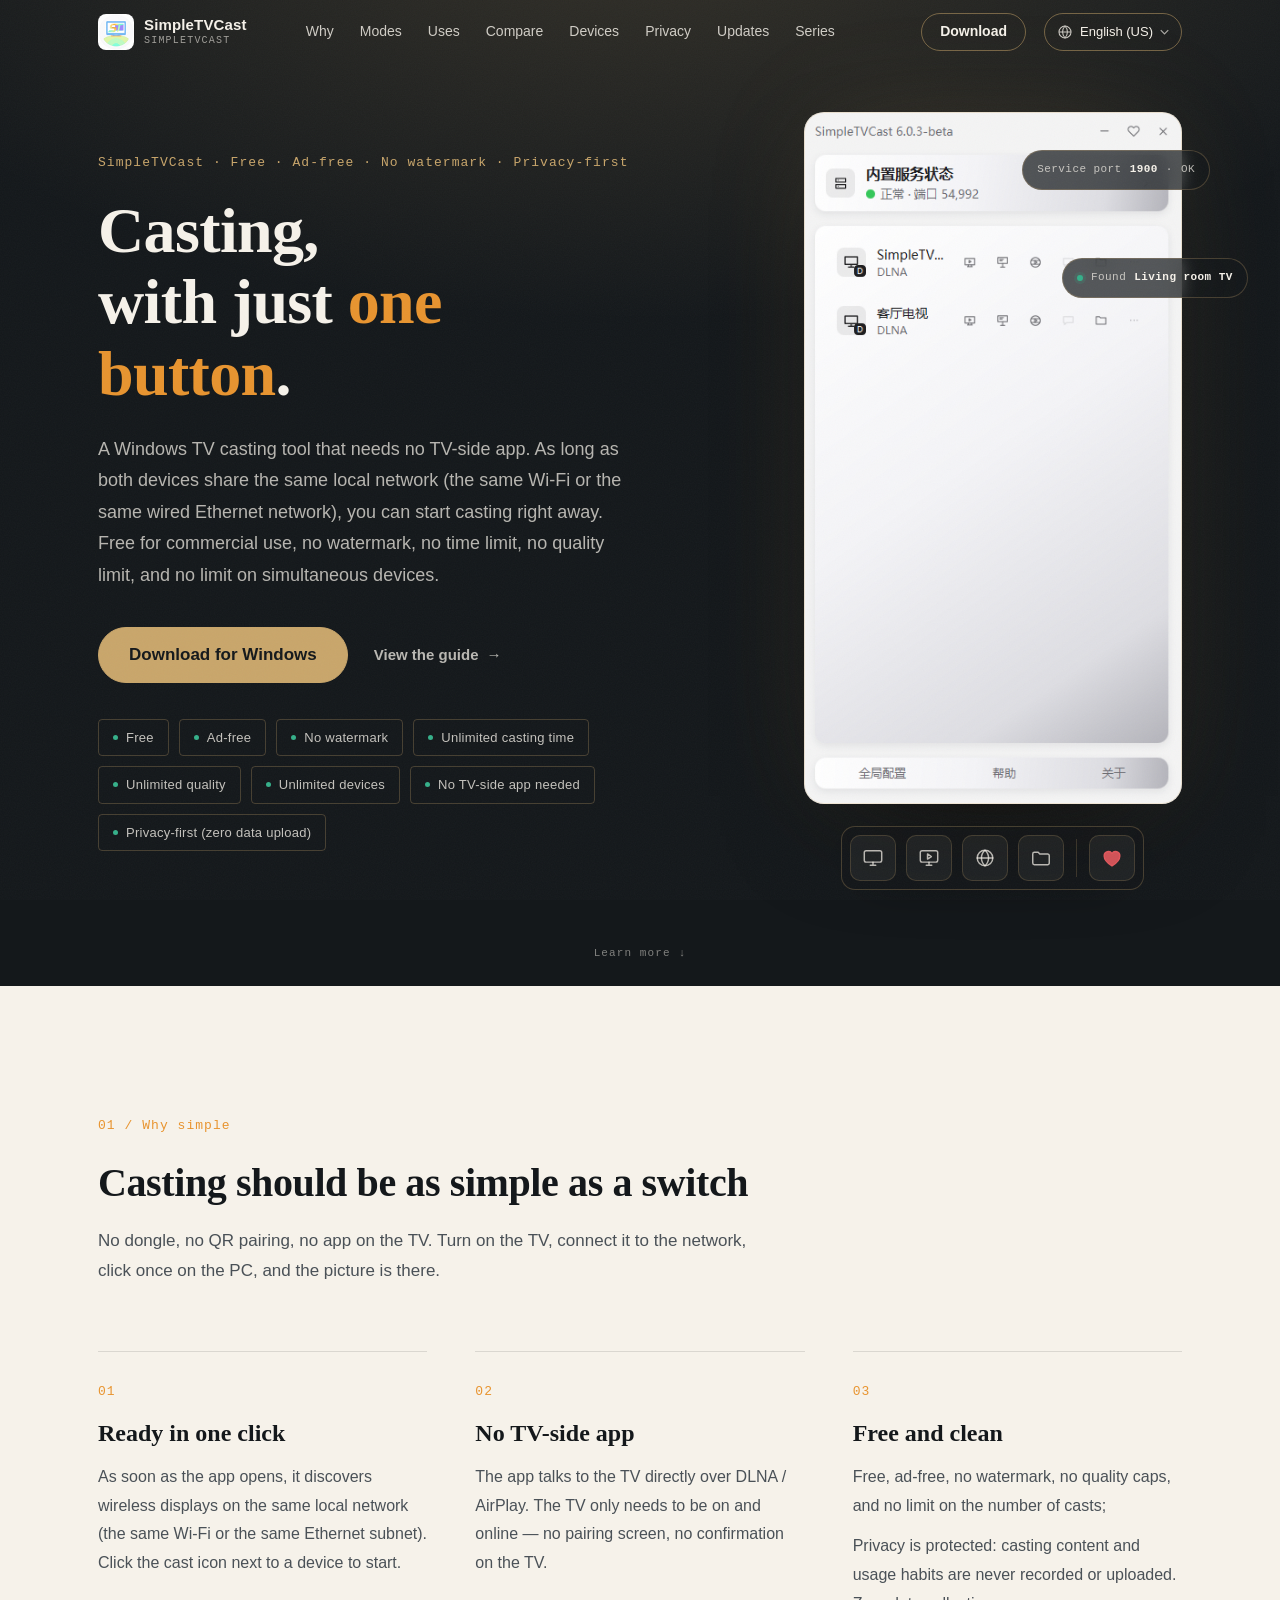
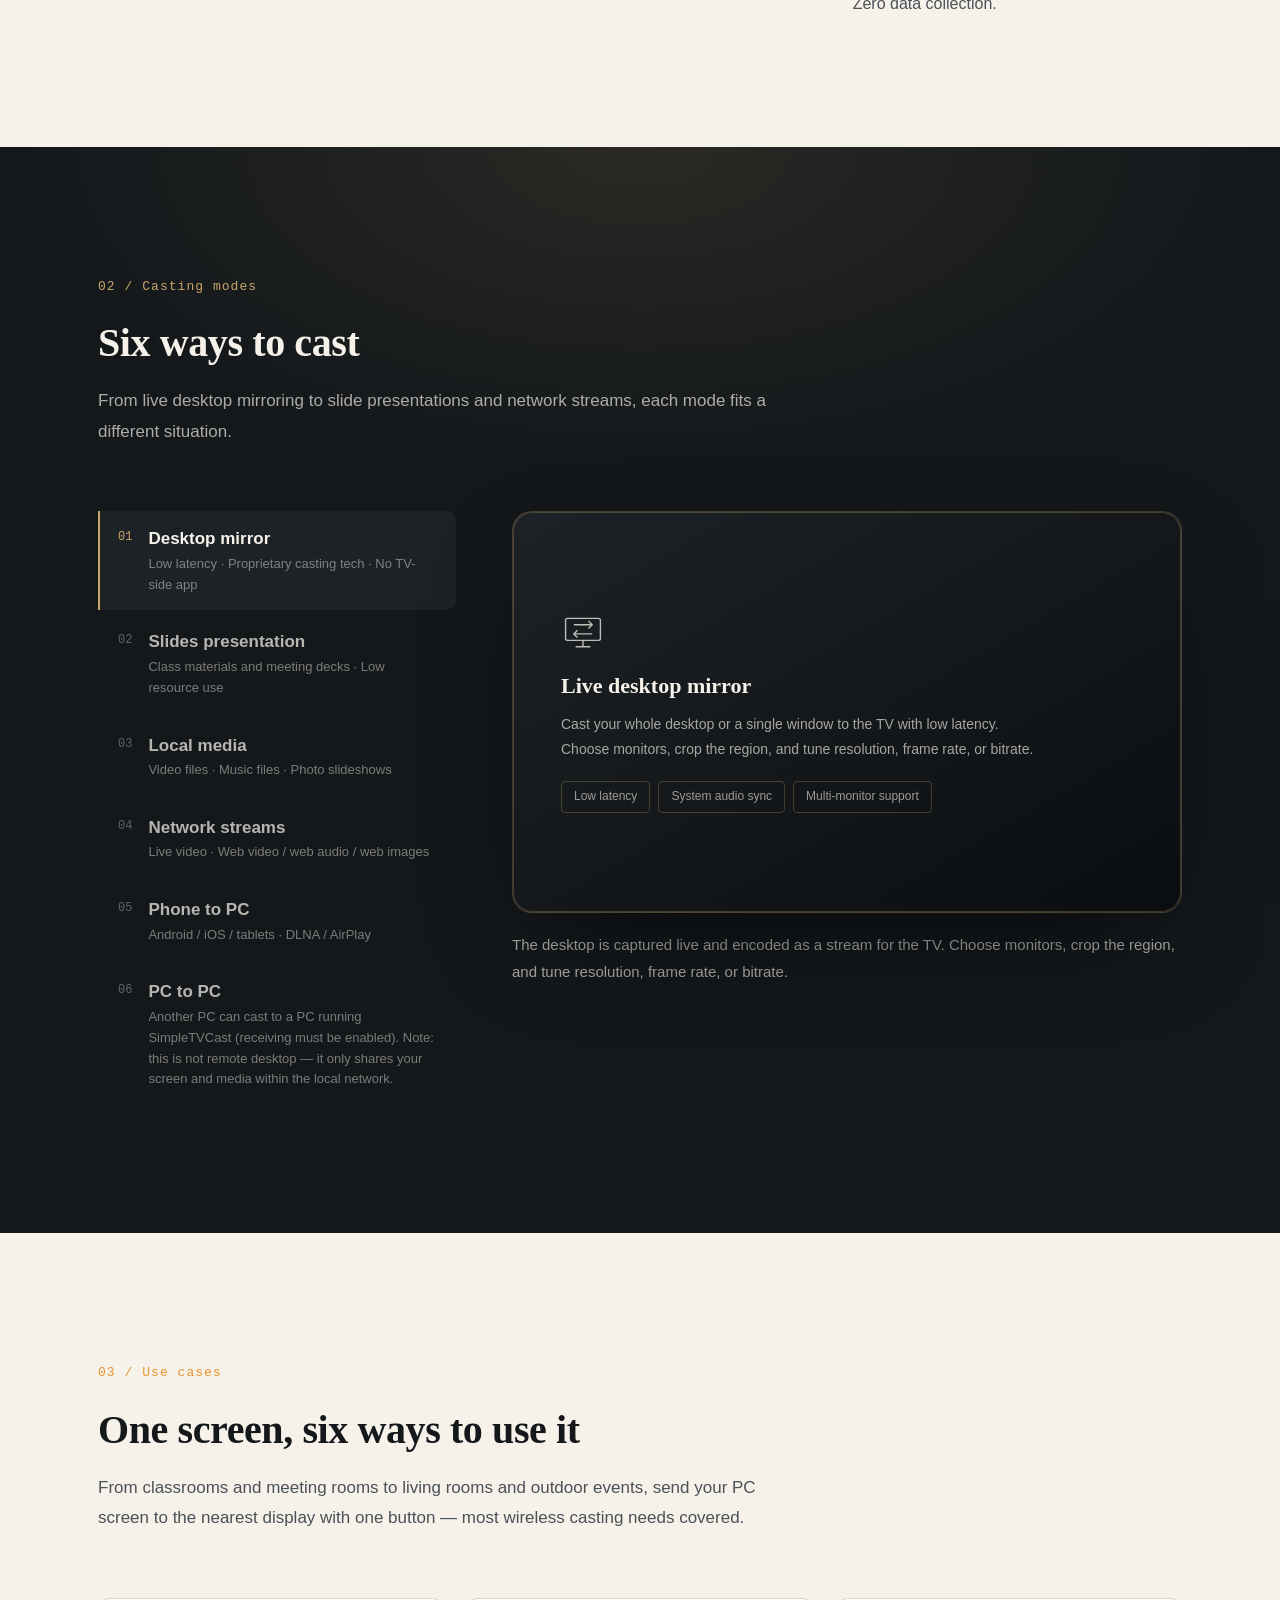
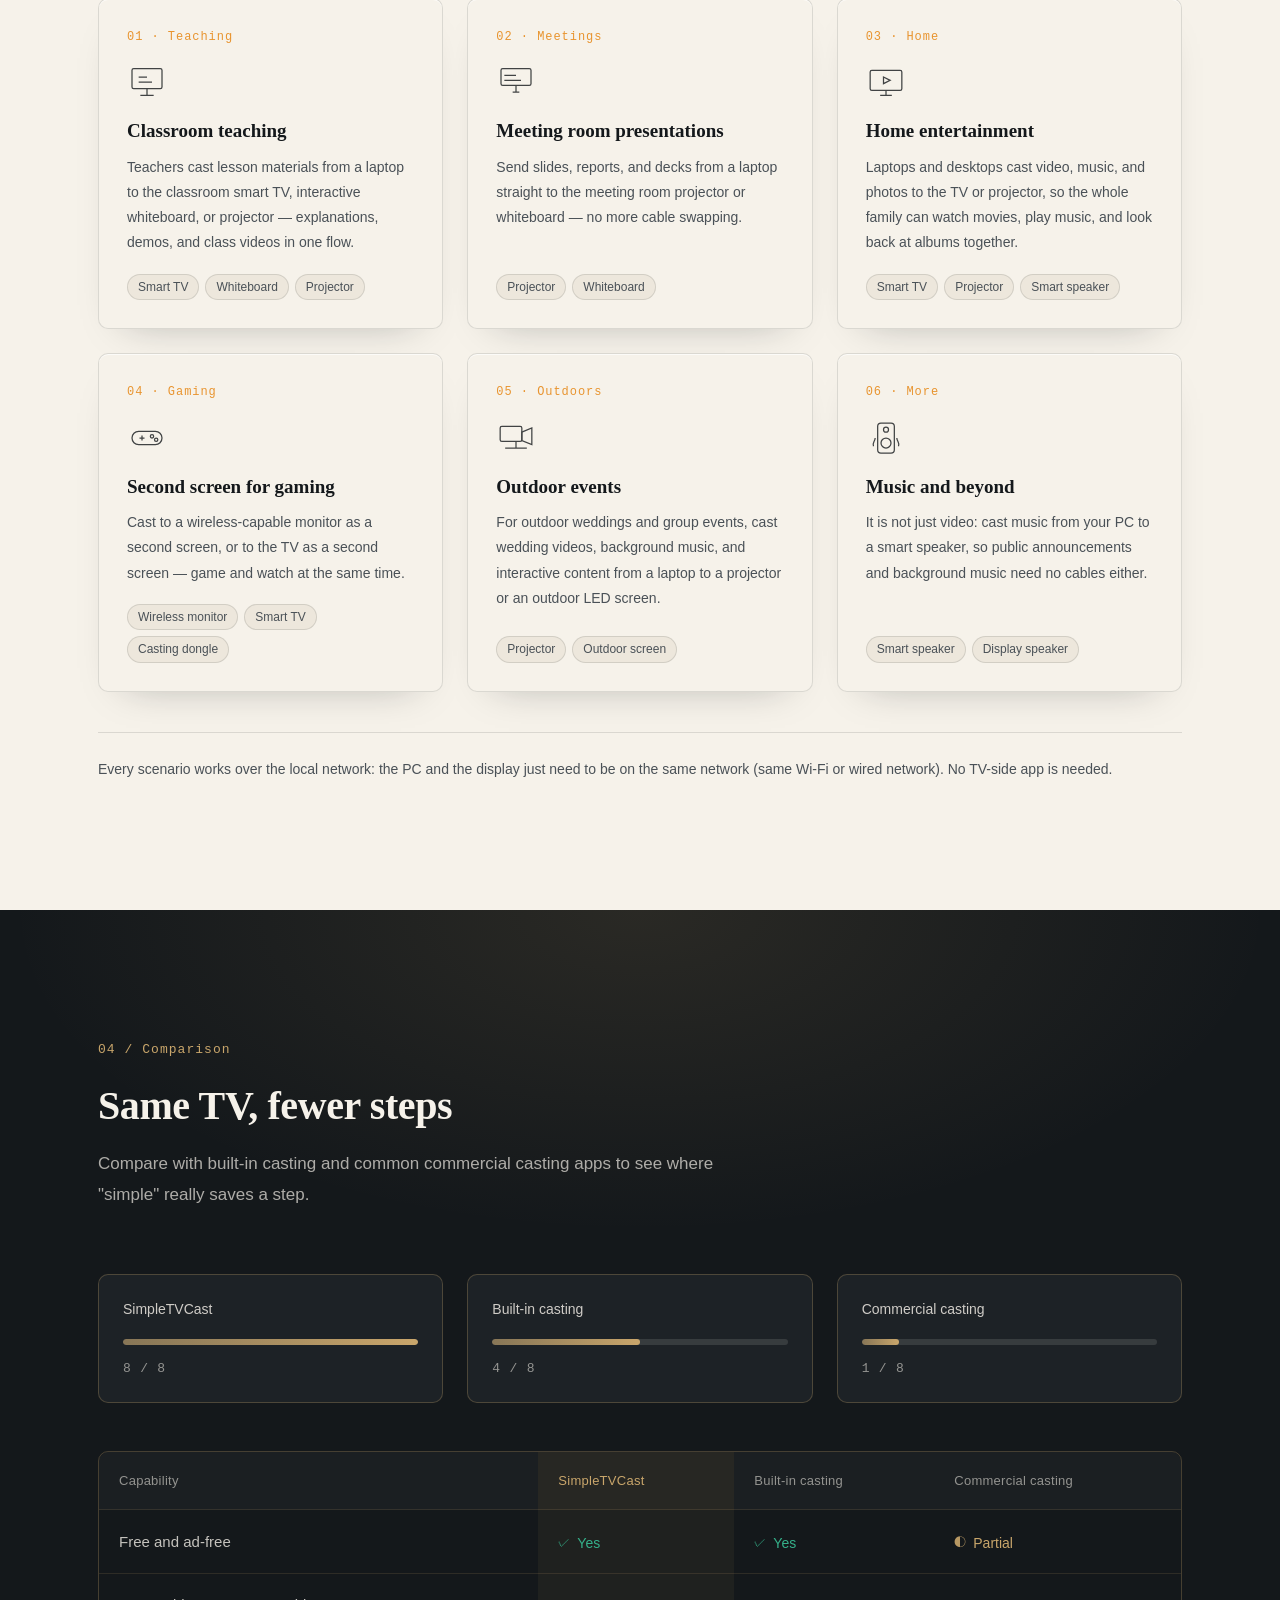
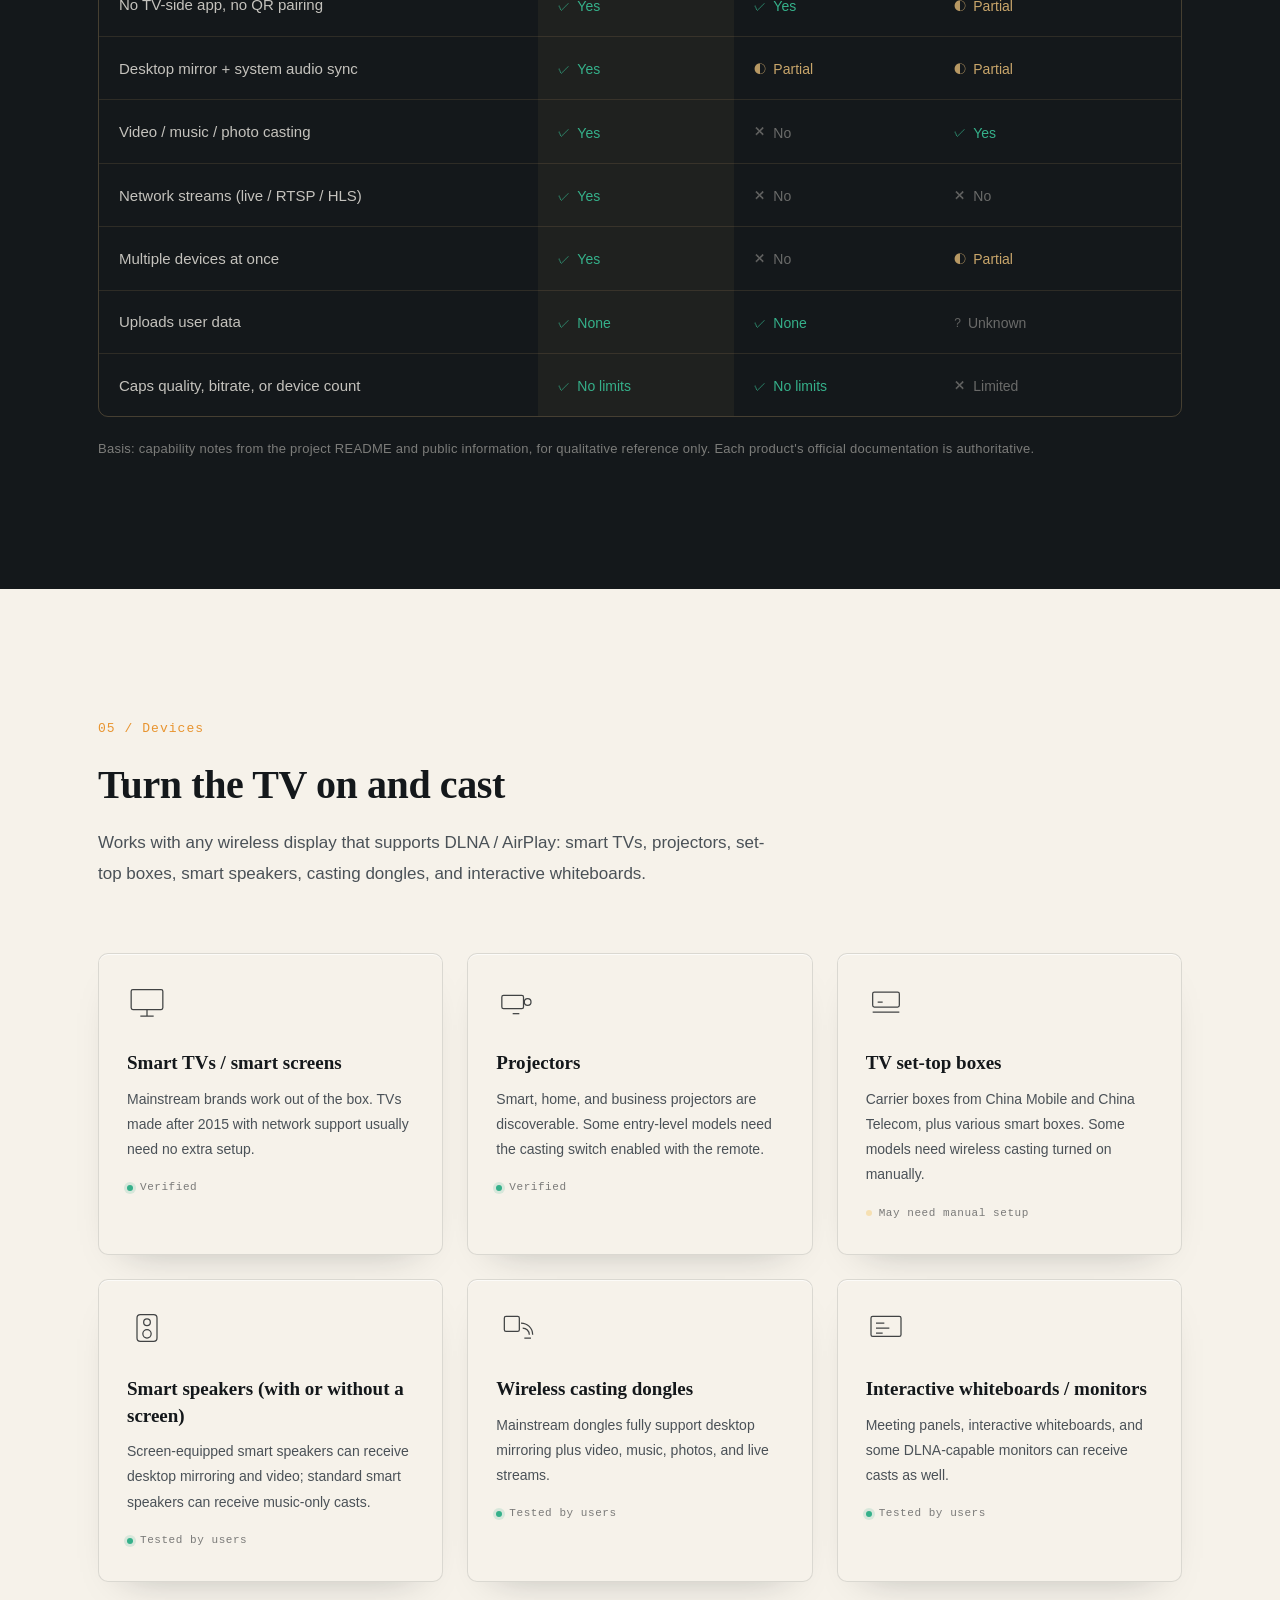
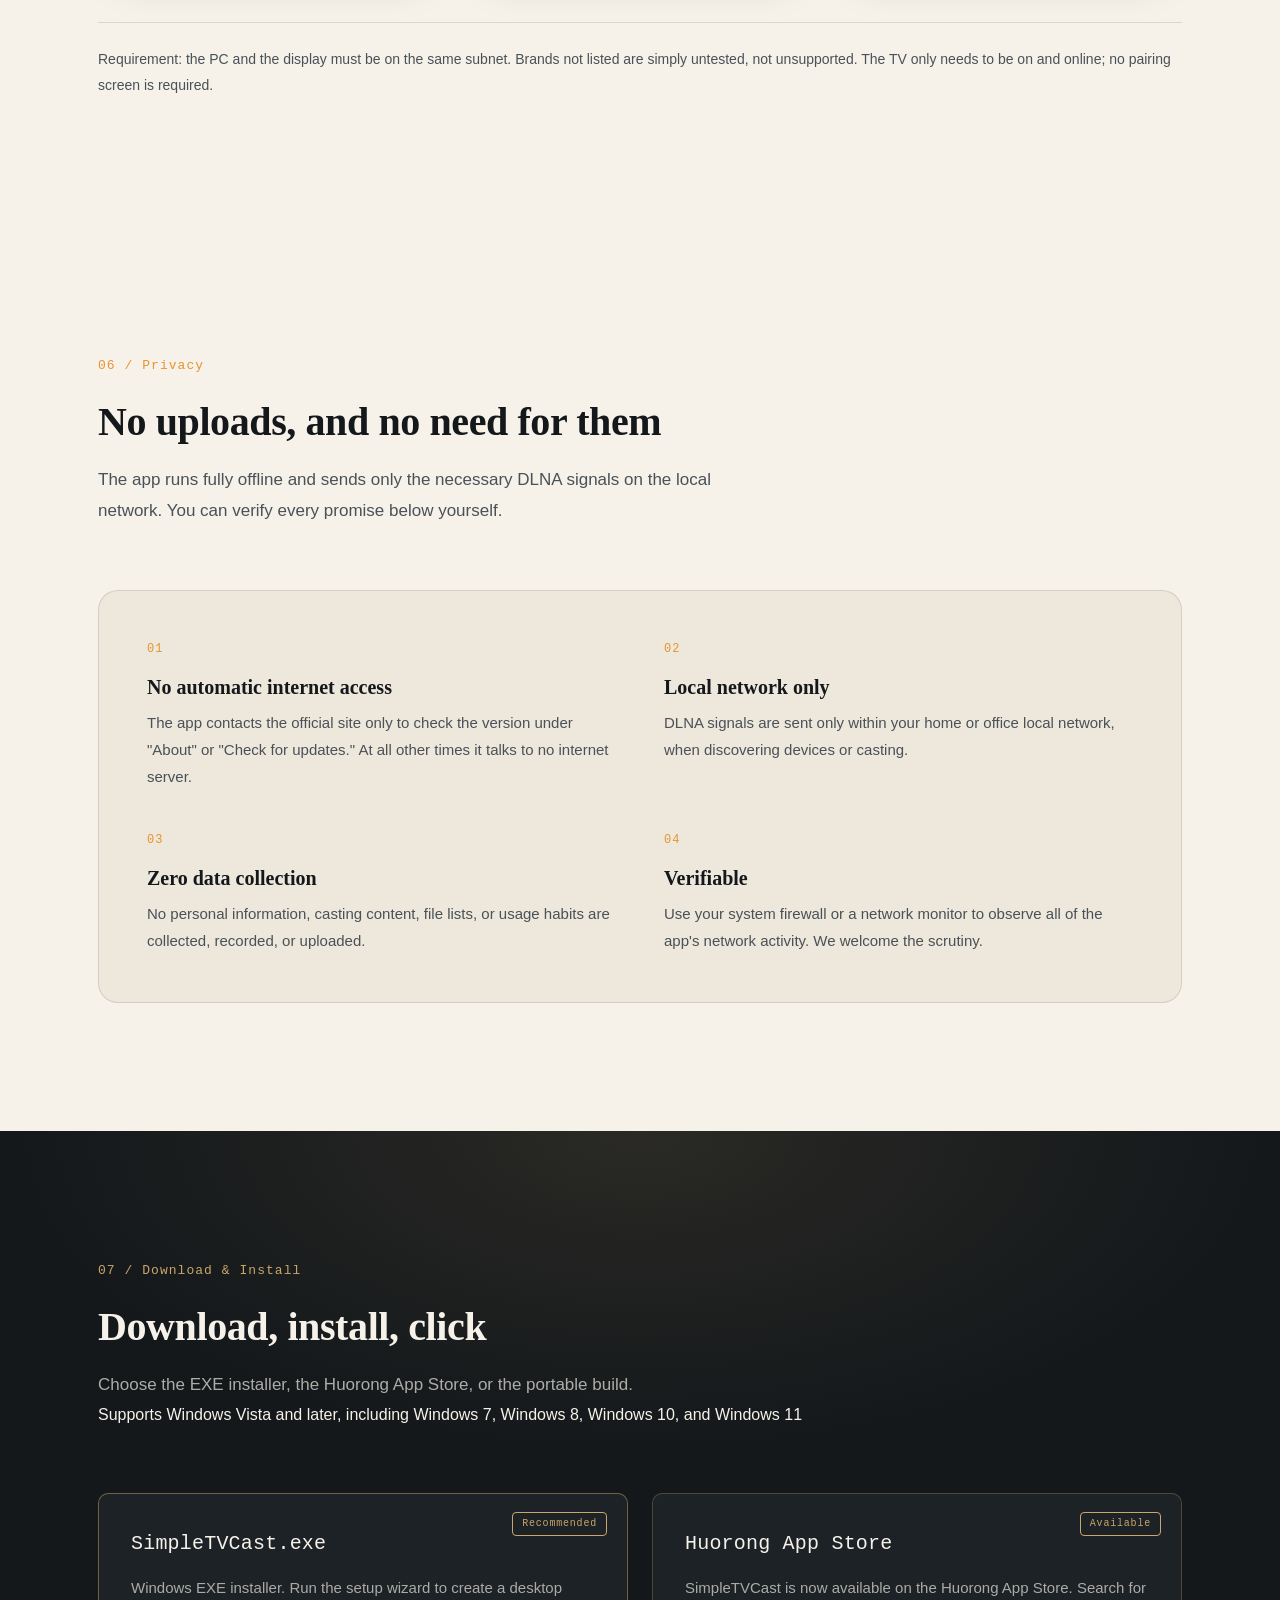
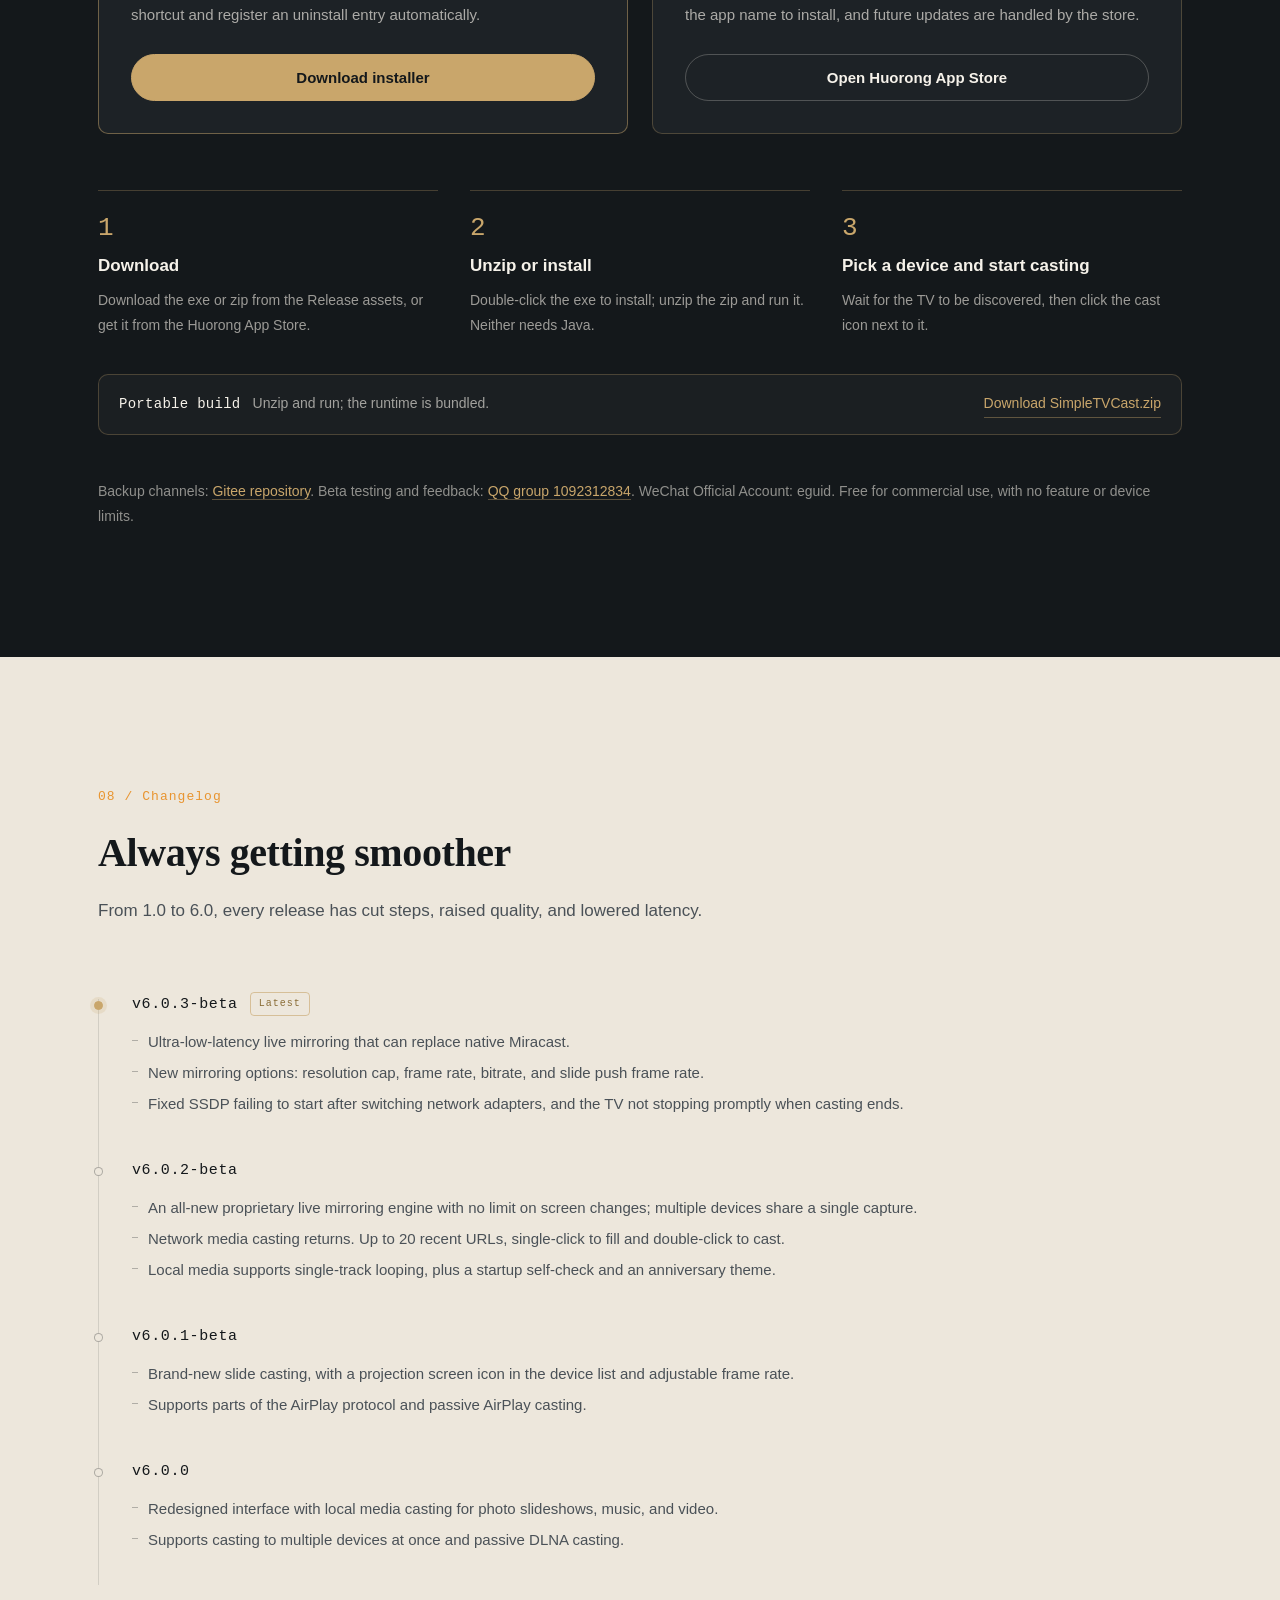
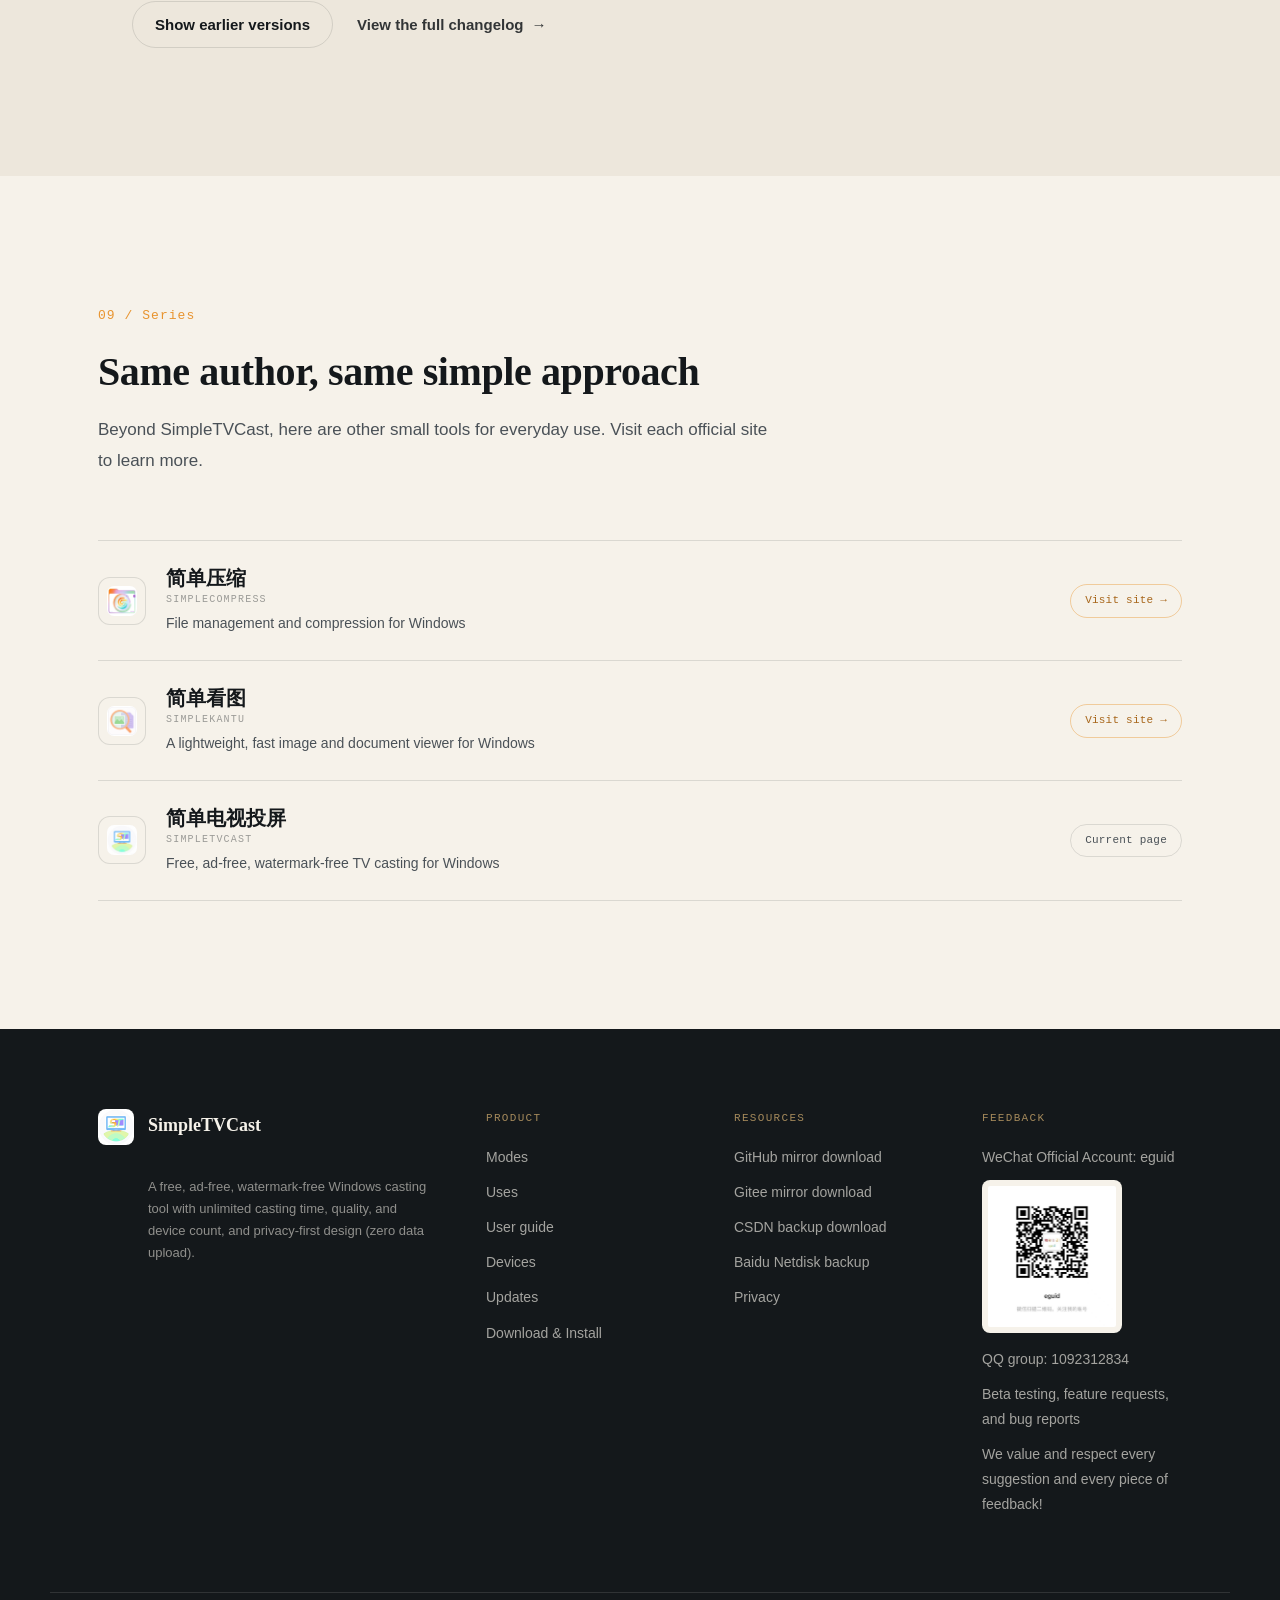
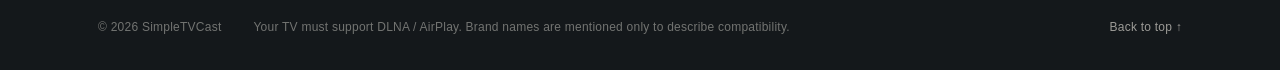
==== commit be4d9cc7: "增加简单系列软件和火绒应用商店渠道下载" ====
--- a/index.html
+++ b/index.html
@@ -14,14 +14,14 @@
 <meta name="baidu-site-verification" content="codeva-HYyZygx9hN" />
 <meta name="msvalidate.01" content="A76D1EB48F258E577BE4AD0ADFD0FCEB" />
 <link rel="icon" href="assets/img/logo.png">
-<link rel="stylesheet" href="assets/css/main.css?v=20251109">
-<script src="assets/js/i18n/zh-cn.js?v=20251109" defer></script>
-<script src="assets/js/i18n/zh-hk.js?v=20251109" defer></script>
-<script src="assets/js/i18n/zh-tw.js?v=20251109" defer></script>
-<script src="assets/js/i18n/ja.js?v=20251109" defer></script>
-<script src="assets/js/i18n/en-us.js?v=20251109" defer></script>
-<script src="assets/js/i18n/en-gb.js?v=20251109" defer></script>
-<script src="assets/js/i18n.js?v=20251109" defer></script>
+<link rel="stylesheet" href="assets/css/main.css?v=20261125">
+<script src="assets/js/i18n/zh-cn.js?v=20261125" defer></script>
+<script src="assets/js/i18n/zh-hk.js?v=20261125" defer></script>
+<script src="assets/js/i18n/zh-tw.js?v=20261125" defer></script>
+<script src="assets/js/i18n/ja.js?v=20261125" defer></script>
+<script src="assets/js/i18n/en-us.js?v=20261125" defer></script>
+<script src="assets/js/i18n/en-gb.js?v=20261125" defer></script>
+<script src="assets/js/i18n.js?v=20261125" defer></script>
 <script type="application/ld+json">
 {
   "@context": "https://schema.org",
@@ -67,10 +67,9 @@
       <a href="#devices" data-i18n="nav.devices">设备支持</a>
       <a href="#privacy" data-i18n="nav.privacy">隐私安全</a>
       <a href="#changelog" data-i18n="nav.changelog">更新日志</a>
+      <a href="#series" data-i18n="nav.series">系列软件</a>
     </nav>
     <div class="header-actions">
-      <a class="ghost-link" href="https://github.com/eguid/SimpleTVCast" target="_blank" rel="noopener">GitHub</a>
-      <a class="ghost-link" href="https://gitee.com/eguid/SimpleTVCast" target="_blank" rel="noopener">Gitee</a>
       <a class="btn btn-ghost" href="#download" data-i18n="common.download">下载</a>
       <div class="lang-switch" data-lang-switch>
         <button class="lang-btn" type="button" aria-expanded="false" aria-haspopup="listbox" aria-controls="langMenu" aria-label="切换语言 / Switch language">
@@ -104,7 +103,7 @@
     <a href="#privacy" data-i18n="nav.privacy">隐私安全</a>
     <a href="#download" data-i18n="common.downloadAndInstall">下载与安装</a>
     <a href="#changelog" data-i18n="nav.changelog">更新日志</a>
-    <a href="https://github.com/eguid/SimpleTVCast" target="_blank" rel="noopener">GitHub</a>
+    <a href="#series" data-i18n="nav.series">系列软件</a>
   </nav>
 </div>
 
@@ -578,7 +577,7 @@
       <header class="section-head reveal">
         <p class="eyebrow" data-i18n="dl.eyebrow">07 / 下载与安装</p>
         <h2 data-i18n="dl.title">下载，安装，点一下</h2>
-        <p class="section-sub"><span data-i18n="dl.sub">两个安装包，按需选择。</span>
+        <p class="section-sub"><span data-i18n="dl.sub">选择 EXE 安装包、火绒应用商店或绿色版。</span>
           <p data-i18n="dl.sub2">支持windows vista以上包括（windows7、windows8、windows10、windows11）</p>
         </p>
       </header>
@@ -586,22 +585,28 @@
       <div class="download-grid">
         <article class="dl-card reveal">
           <span class="dl-badge" data-i18n="dl.badge">推荐</span>
-          <h3>SimpleTVCast.zip</h3>
-          <p class="dl-desc" data-i18n="dl.card1desc">绿色免安装版，内置运行环境。解压后直接双击目录内的 SimpleTVCast.exe 即可运行。</p>
-          <a class="btn btn-gold" href="/download?id=zip" data-i18n="dl.card1btn">下载绿色版</a>
+          <h3>SimpleTVCast.exe</h3>
+          <p class="dl-desc" data-i18n="dl.card2desc">Windows EXE 安装包，双击运行安装向导，自动创建桌面快捷方式并注册卸载入口。</p>
+          <a class="btn btn-gold" href="/download?id=exe" data-i18n="dl.card2btn">下载安装包</a>
         </article>
         <article class="dl-card reveal">
-          <h3>SimpleTVCast.msi</h3>
-          <p class="dl-desc" data-i18n="dl.card2desc">Windows 安装包，双击运行安装向导，自动创建桌面快捷方式并注册卸载入口。</p>
-          <a class="btn btn-outline" href="/download?id=msi" data-i18n="dl.card2btn">下载安装包</a>
+          <span class="dl-badge" data-i18n="dl.storeBadge">已上架</span>
+          <h3 data-i18n="dl.storeTitle">火绒应用商店</h3>
+          <p class="dl-desc" data-i18n="dl.storeDesc">简单电视投屏已上架火绒应用商店。打开火绒应用商店，搜索「简单电视投屏」即可下载安装，后续更新由商店统一完成。</p>
+          <a class="btn btn-outline" href="https://www.huorong.cn/appstore" target="_blank" rel="noopener" data-i18n="dl.storeBtn">前往火绒应用商店</a>
         </article>
       </div>
 
       <ol class="steps reveal">
-        <li><span class="step-no">1</span><div><h3 data-i18n="steps.t1">下载</h3><p data-i18n="steps.d1">在 Release 附件中下载 zip 或 msi。</p></div></li>
-        <li><span class="step-no">2</span><div><h3 data-i18n="steps.t2">解压或安装</h3><p data-i18n="steps.d2">zip 解压即用；msi 双击安装。两者均无需 Java 环境。</p></div></li>
+        <li><span class="step-no">1</span><div><h3 data-i18n="steps.t1">下载</h3><p data-i18n="steps.d1">在 Release 附件中下载 exe 或 zip，或从火绒应用商店获取。</p></div></li>
+        <li><span class="step-no">2</span><div><h3 data-i18n="steps.t2">解压或安装</h3><p data-i18n="steps.d2">exe 双击安装；zip 解压即用。两者均无需 Java 环境。</p></div></li>
         <li><span class="step-no">3</span><div><h3 data-i18n="steps.t3">选择设备，开始投屏</h3><p data-i18n="steps.d3">等待自动发现电视，点击设备旁的投屏图标即可开始。</p></div></li>
       </ol>
+
+      <p class="dl-alt reveal">
+        <span class="dl-alt-text"><strong data-i18n="dl.greenTitle">绿色免安装版</strong><span data-i18n="dl.greenDesc">解压即用，内置运行环境。</span></span>
+        <a href="/download?id=zip" data-i18n="dl.greenBtn">下载 SimpleTVCast.zip</a>
+      </p>
 
       <p class="dl-note reveal" data-i18n-html="dl.note">备用下载渠道：<a href="/download?id=gitee">Gitee 仓库</a>；内测与问题反馈：<a class="text-link" href="https://qm.qq.com/q/X8ZmaIfY6k" target="_blank" rel="noopener">QQ 群 1092312834</a>。微信公众号：eguid。软件免费商用，不限制功能与投屏台数。</p>
     </div>
@@ -679,6 +684,55 @@
       <div class="timeline-actions reveal">
         <button class="btn btn-ghost" type="button" id="timelineToggle" aria-expanded="false" aria-controls="extraVersions" data-i18n="log.more">展开更早版本</button>
         <a class="btn btn-text" href="https://github.com/eguid/SimpleTVCast/releases" target="_blank" rel="noopener" data-i18n-html="log.full">查看完整更新日志 <span aria-hidden="true">→</span></a>
+      </div>
+    </div>
+  </section>
+
+  <!-- 10 系列软件 -->
+  <section class="section series" id="series">
+    <div class="wrap">
+      <header class="section-head reveal">
+        <p class="eyebrow" data-i18n="series.eyebrow">09 / 系列软件</p>
+        <h2 data-i18n="series.title">同一个作者，同样简单的工具</h2>
+        <p class="section-sub" data-i18n="series.sub">除了简单电视投屏，还有这些日常会用到的小工具。访问对应官网了解更多。</p>
+      </header>
+
+      <div class="series-list">
+        <a class="product reveal" href="https://eguid.github.io/simplecompress" target="_blank" rel="noopener">
+          <span class="product-icon" aria-hidden="true">
+            <img src="assets/img/simplecompress-icon-128.png" alt="">
+          </span>
+          <span class="product-main">
+            <strong>简单压缩</strong>
+            <em>SimpleCompress</em>
+            <span class="product-desc" data-i18n="series.cd">Windows 文件管理与压缩工具</span>
+          </span>
+          <span class="product-status" data-i18n="series.visit">访问官网 →</span>
+        </a>
+
+        <a class="product reveal" href="https://eguid.github.io/simplekantu" target="_blank" rel="noopener">
+          <span class="product-icon" aria-hidden="true">
+            <img src="assets/img/simplekantu-icon-128.png" alt="">
+          </span>
+          <span class="product-main">
+            <strong>简单看图</strong>
+            <em>SimpleKantu</em>
+            <span class="product-desc" data-i18n="series.kd">轻量、快速的 Windows 图片与文档查看器</span>
+          </span>
+          <span class="product-status" data-i18n="series.visit">访问官网 →</span>
+        </a>
+
+        <a class="product reveal" href="#top" aria-current="page">
+          <span class="product-icon" aria-hidden="true">
+            <img src="assets/img/simpletvcast-icon-128.png" alt="">
+          </span>
+          <span class="product-main">
+            <strong>简单电视投屏</strong>
+            <em>SimpleTVCast</em>
+            <span class="product-desc" data-i18n="series.td">免费、无广告、无水印的 Windows 电视投屏工具</span>
+          </span>
+          <span class="product-status is-current" data-i18n="series.current">当前页面</span>
+        </a>
       </div>
     </div>
   </section>
--- a/assets/css/main.css
+++ b/assets/css/main.css
@@ -1902,6 +1902,46 @@
   border-bottom-color: var(--gold);
 }
 
+.dl-alt {
+  display: flex;
+  flex-wrap: wrap;
+  align-items: center;
+  justify-content: space-between;
+  gap: 10px 24px;
+  margin-top: 36px;
+  padding: 16px 20px;
+  border: 1px solid var(--line-dark);
+  border-radius: var(--radius-card);
+  background: rgba(246, 242, 234, 0.03);
+  font-size: 14px;
+  color: rgba(246, 242, 234, 0.62);
+}
+
+.dl-alt-text {
+  display: flex;
+  flex-wrap: wrap;
+  align-items: baseline;
+  gap: 6px 12px;
+}
+
+.dl-alt strong {
+  font-family: var(--font-mono);
+  font-size: 14px;
+  font-weight: 500;
+  letter-spacing: 0.02em;
+  color: var(--paper);
+}
+
+.dl-alt a {
+  color: var(--gold);
+  border-bottom: 1px solid rgba(201, 166, 107, 0.4);
+  transition: border-color 0.2s ease;
+}
+
+.dl-alt a:hover {
+  border-bottom-color: var(--gold);
+}
+
 /* 独立下载页 */
 .dl-title {
   font-size: clamp(32px, 4vw, 46px);
@@ -2195,6 +2235,99 @@
   color: var(--ink-soft);
 }
 
+/* ---------- 13b. 系列软件 ---------- */
+.series-list {
+  border-top: 1px solid var(--line);
+}
+
+.product {
+  display: grid;
+  grid-template-columns: 48px minmax(0, 1fr) auto;
+  align-items: center;
+  gap: 20px;
+  padding: 24px 0;
+  border-bottom: 1px solid var(--line);
+  transition: background-color 0.25s ease, padding 0.25s var(--ease);
+}
+
+.product:hover {
+  background: rgba(246, 242, 234, 0.55);
+  padding-inline: 16px;
+}
+
+.product-icon {
+  display: grid;
+  place-items: center;
+  width: 48px;
+  height: 48px;
+  border: 1px solid var(--line);
+  border-radius: 12px;
+  background: var(--paper);
+}
+
+.product-icon img {
+  width: 30px;
+  height: 30px;
+  border-radius: 7px;
+}
+
+.product-main {
+  display: flex;
+  flex-direction: column;
+  min-width: 0;
+}
+
+.product-main strong {
+  font-family: var(--font-serif);
+  font-size: 20px;
+  font-weight: 600;
+  line-height: 1.3;
+}
+
+.product-main em {
+  font-family: var(--font-mono);
+  font-style: normal;
+  font-size: 10px;
+  letter-spacing: 0.12em;
+  text-transform: uppercase;
+  color: rgba(20, 24, 27, 0.4);
+}
+
+.product-desc {
+  margin-top: 3px;
+  font-size: 14px;
+  line-height: 1.7;
+  color: var(--ink-soft);
+}
+
+.product-status {
+  padding: 6px 14px;
+  border: 1px solid rgba(232, 148, 47, 0.42);
+  border-radius: 999px;
+  font-family: var(--font-mono);
+  font-size: 11px;
+  letter-spacing: 0.02em;
+  color: #a8671c;
+  white-space: nowrap;
+  transition: background-color 0.2s ease, color 0.2s ease, border-color 0.2s ease;
+}
+
+.product:hover .product-status {
+  background: var(--gold);
+  border-color: var(--gold);
+  color: var(--ink);
+}
+
+.product-status.is-current {
+  border-color: var(--line);
+  color: var(--ink-soft);
+}
+
+.product:hover .product-status.is-current {
+  background: transparent;
+  color: var(--ink-soft);
+}
+
 /* ---------- 14. 页脚 ---------- */
 .site-footer {
   background: var(--ink);
@@ -2357,6 +2490,9 @@
 .privacy-grid .reveal:nth-child(3) { transition-delay: 0.2s; }
 .privacy-grid .reveal:nth-child(4) { transition-delay: 0.3s; }
 
+.series-list .reveal:nth-child(2) { transition-delay: 0.1s; }
+.series-list .reveal:nth-child(3) { transition-delay: 0.2s; }
+
 /* ---------- 16. 响应式 ---------- */
 @media (max-width: 1199px) {
   :root {
@@ -2703,6 +2839,29 @@
     padding: 28px;
   }
 
+  .product {
+    grid-template-columns: 42px minmax(0, 1fr);
+    gap: 14px;
+    padding: 20px 0;
+  }
+
+  .product-icon {
+    width: 42px;
+    height: 42px;
+    border-radius: 10px;
+  }
+
+  .product-status {
+    grid-column: 2;
+    justify-self: start;
+    margin-top: 2px;
+  }
+
+  .product:hover {
+    padding-inline: 0;
+    background: transparent;
+  }
+
   .footer-inner {
     grid-template-columns: repeat(2, minmax(0, 1fr));
     gap: 32px;
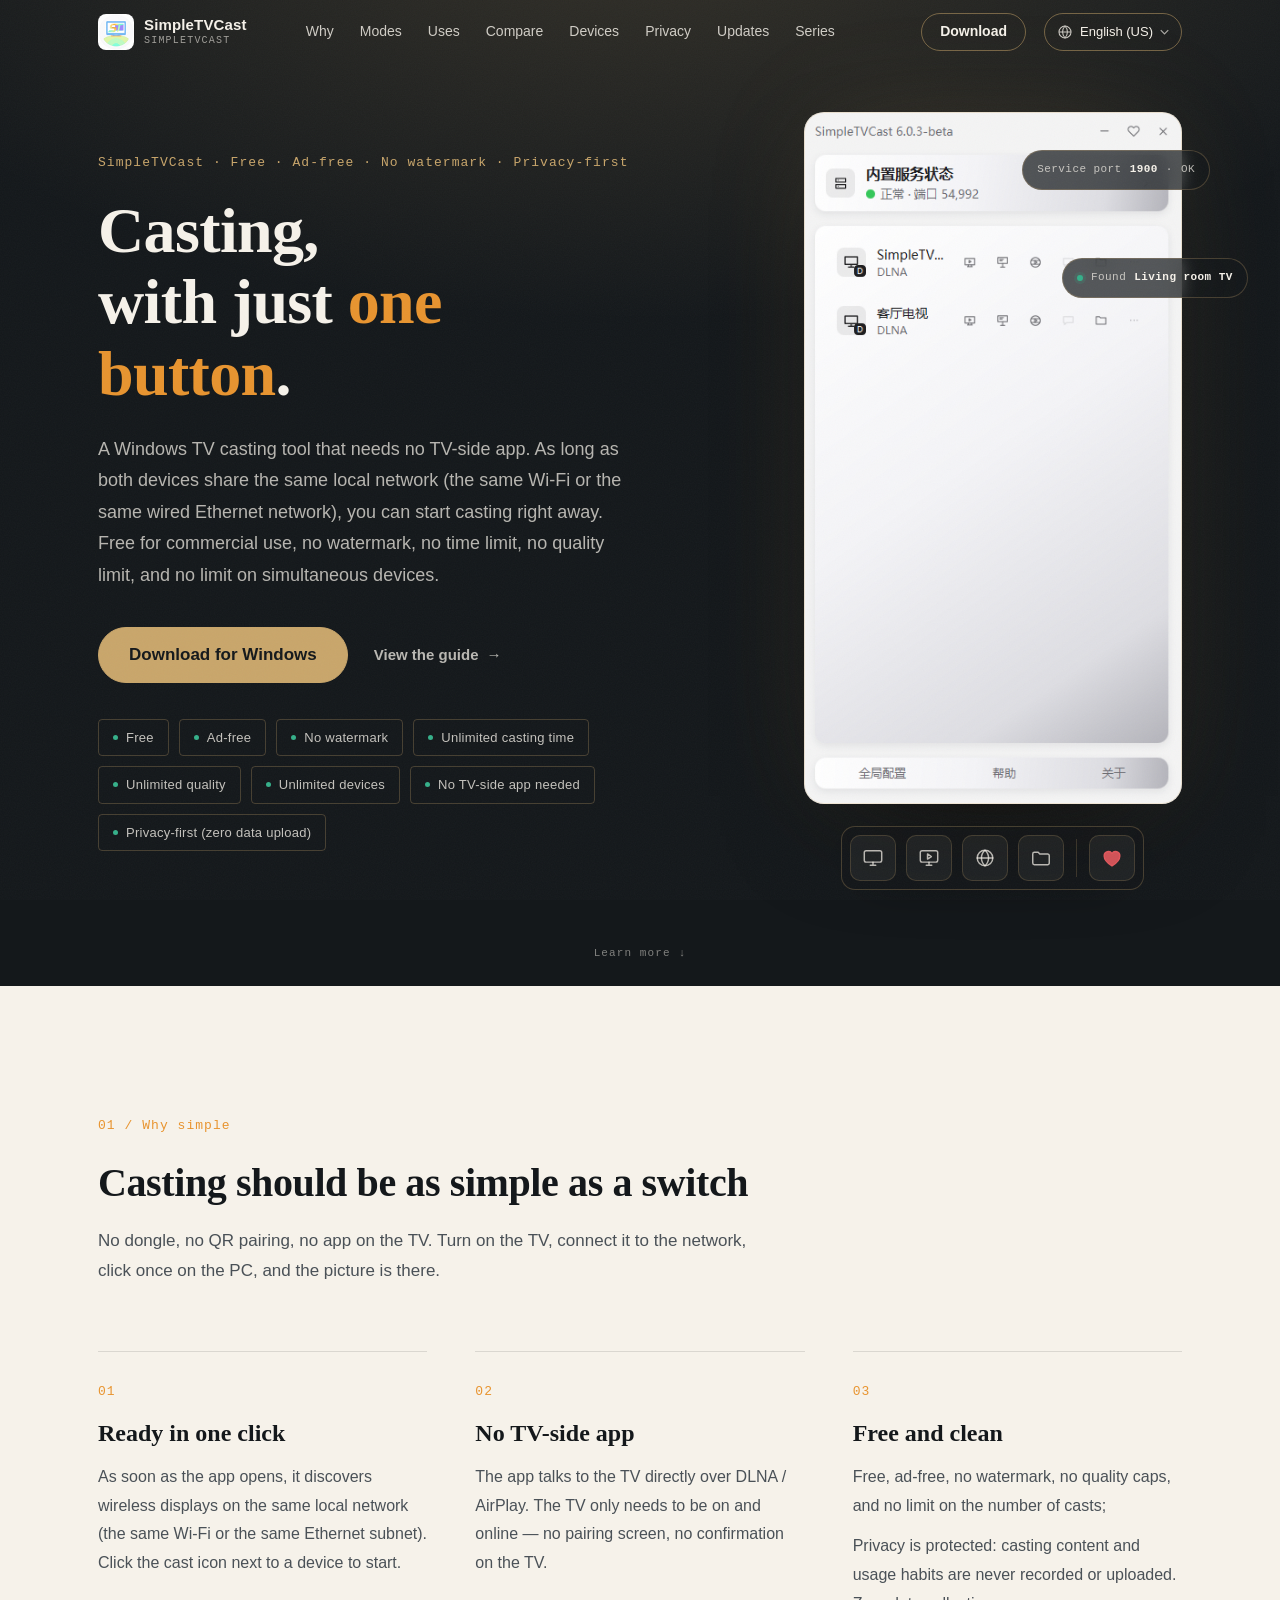
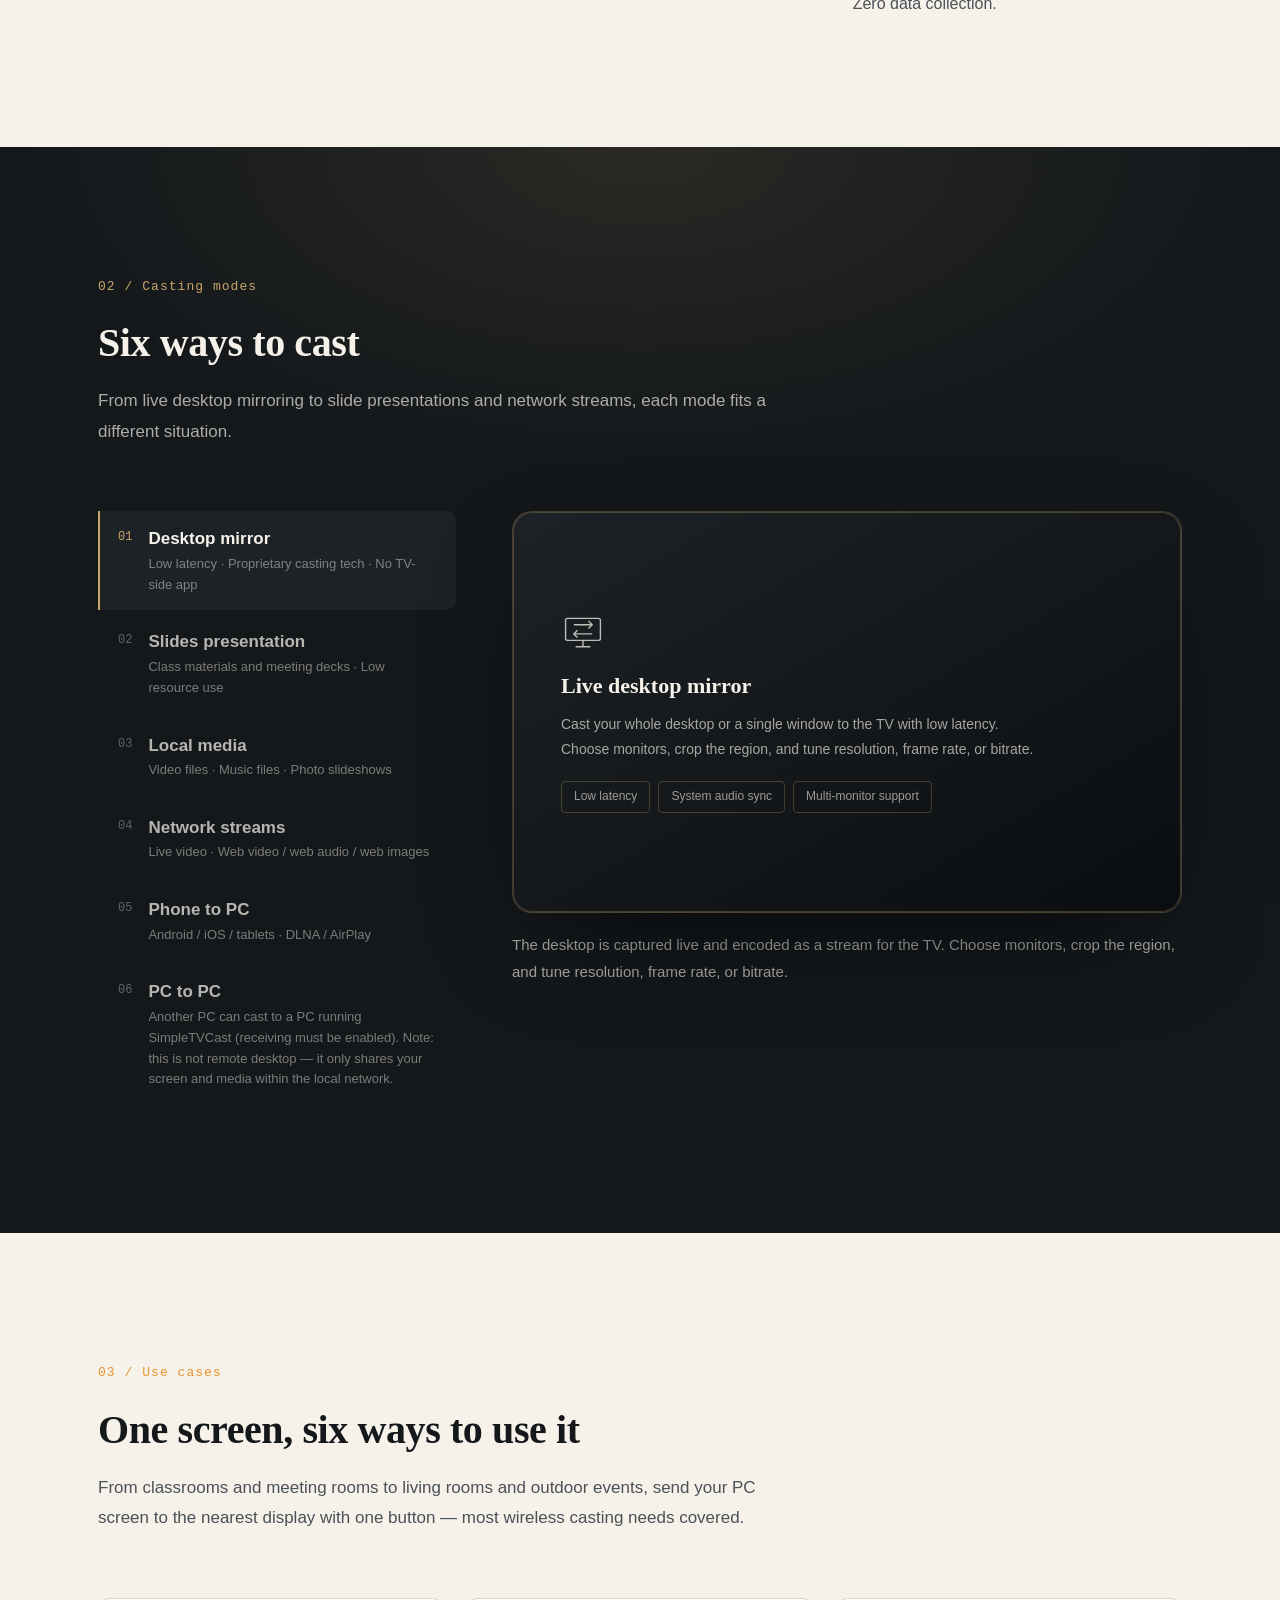
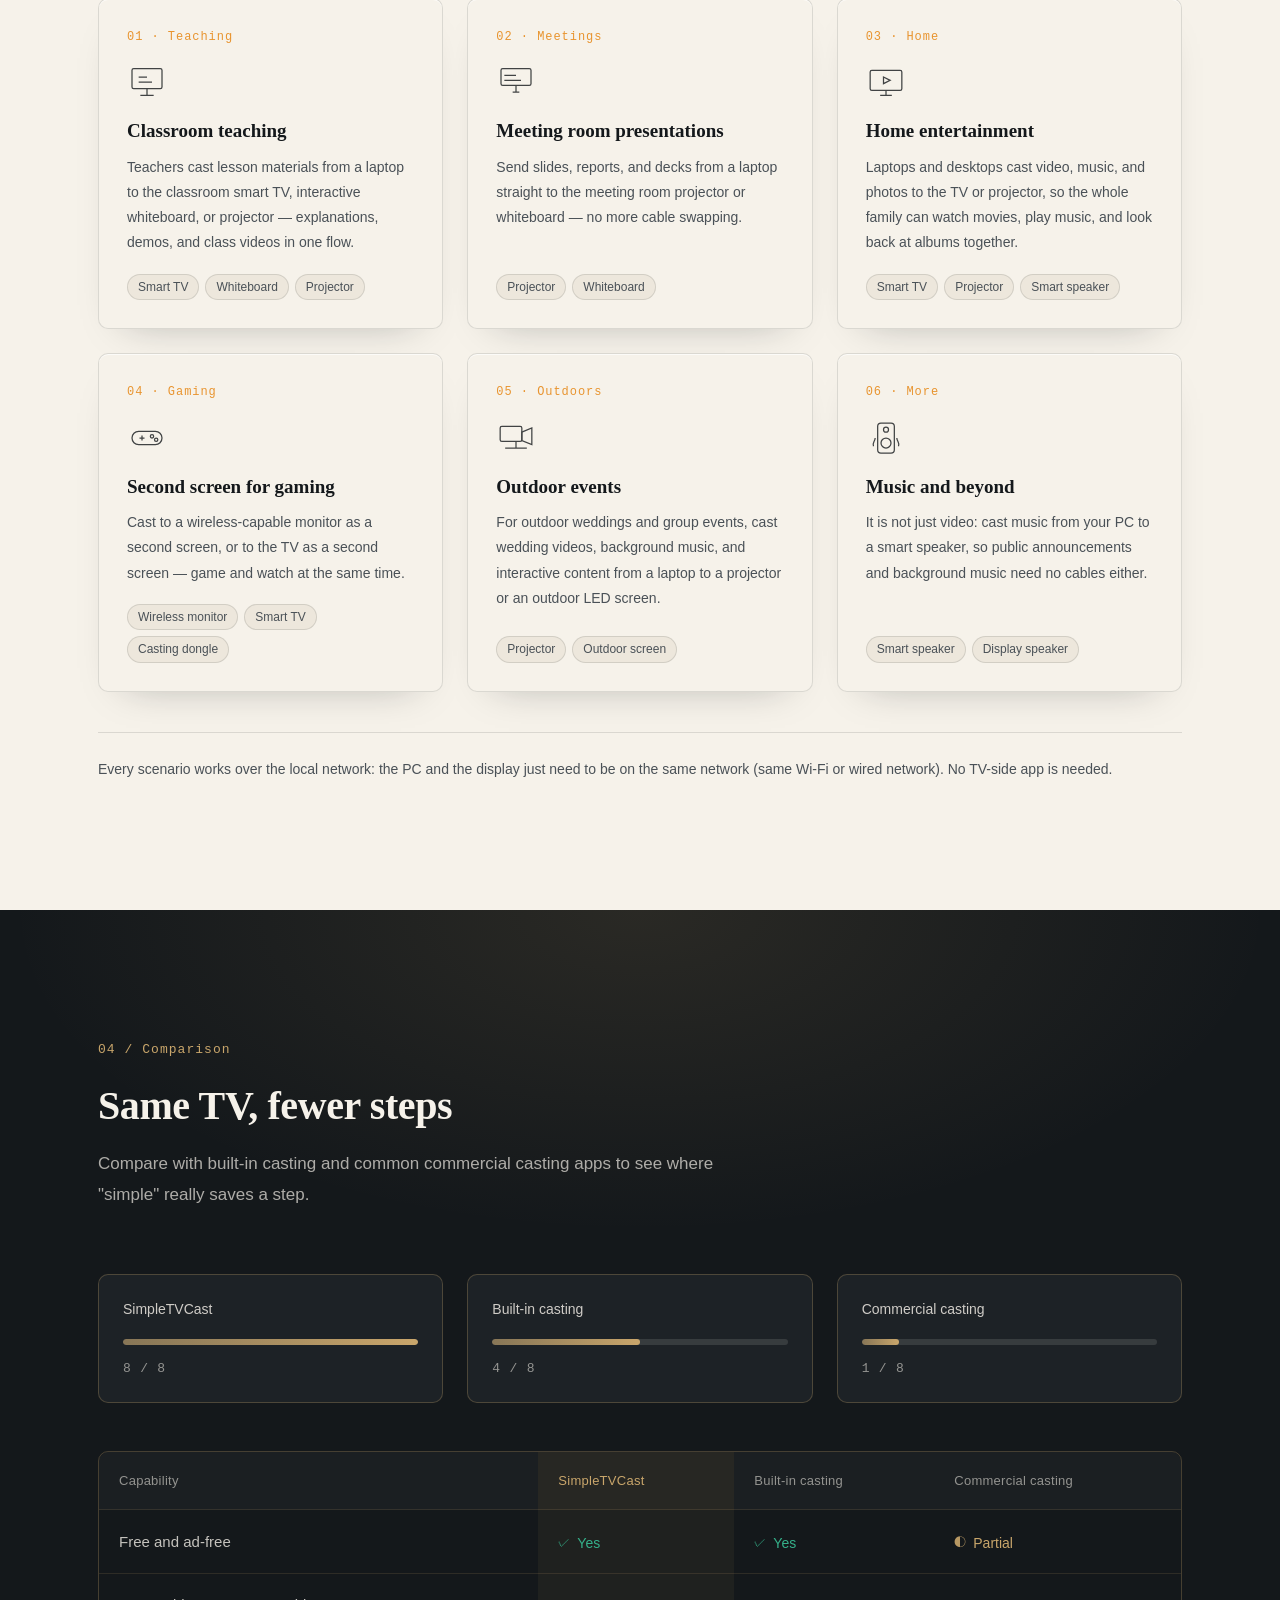
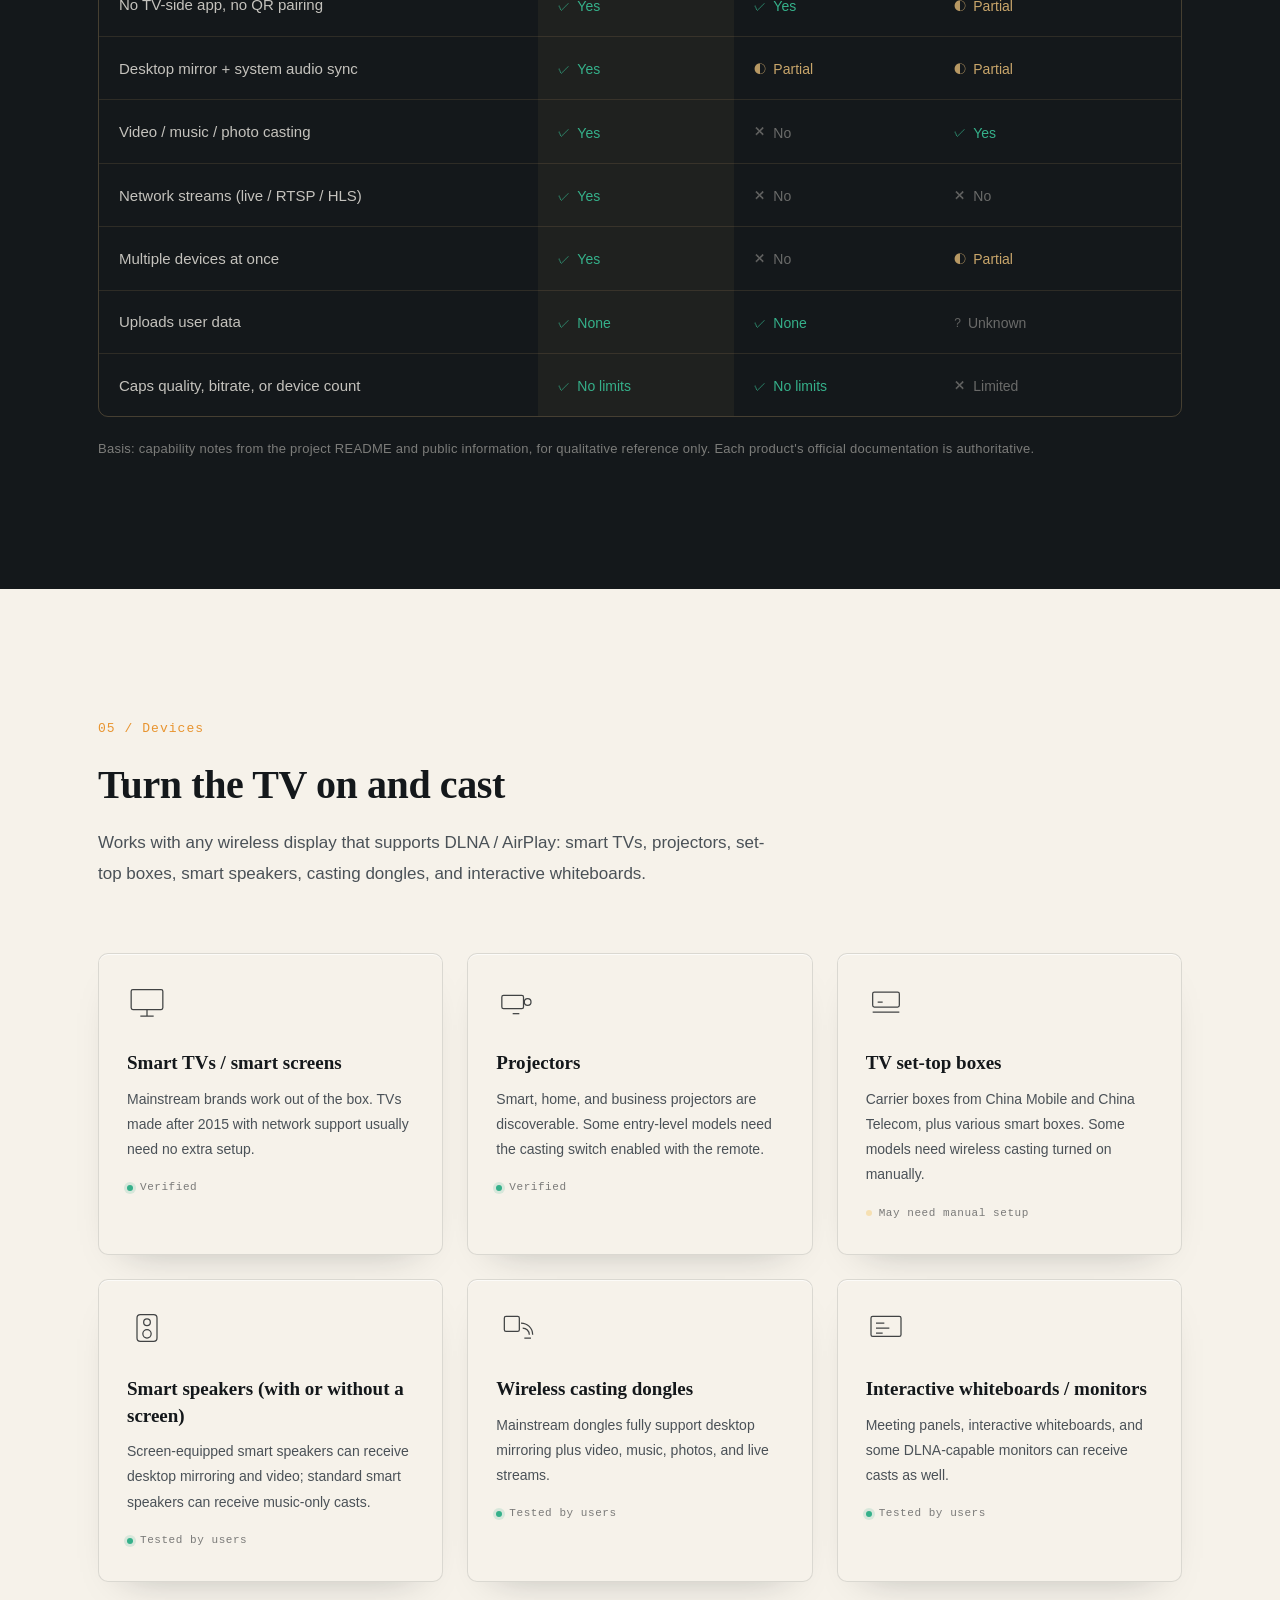
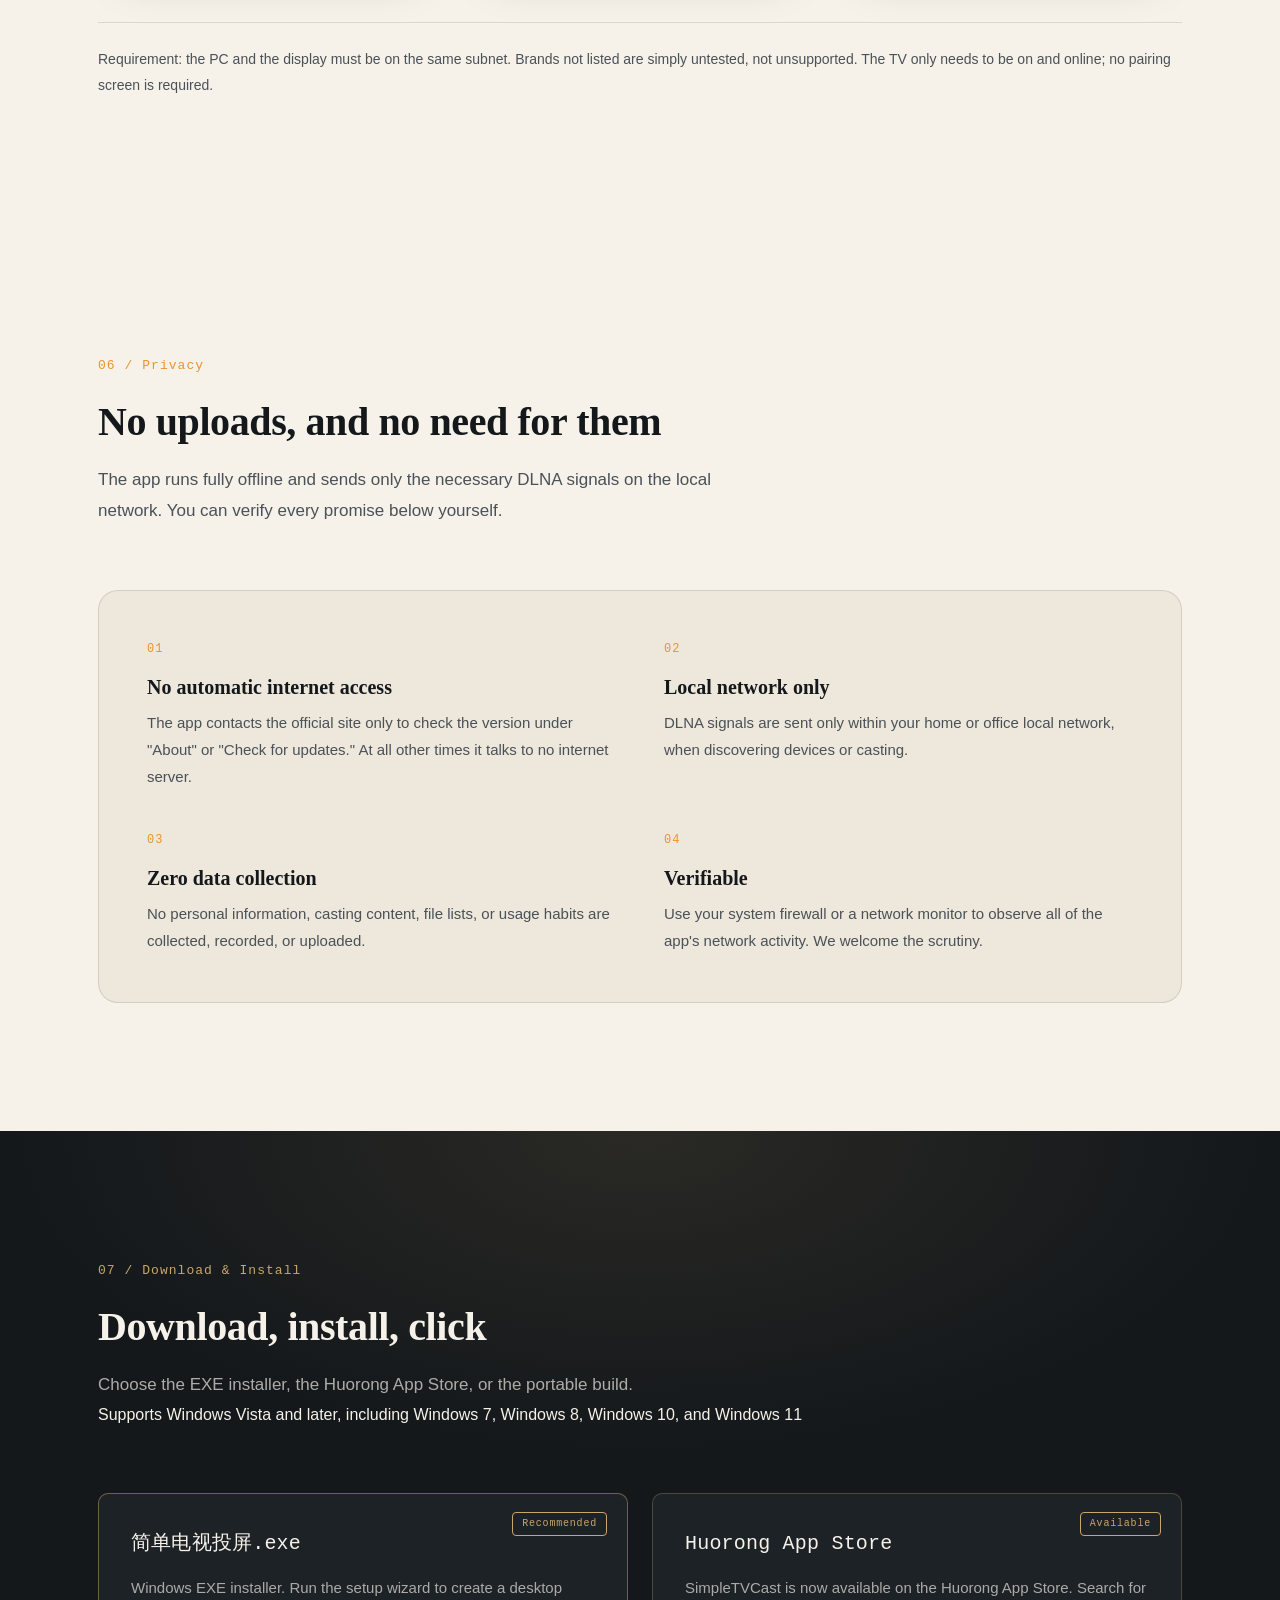
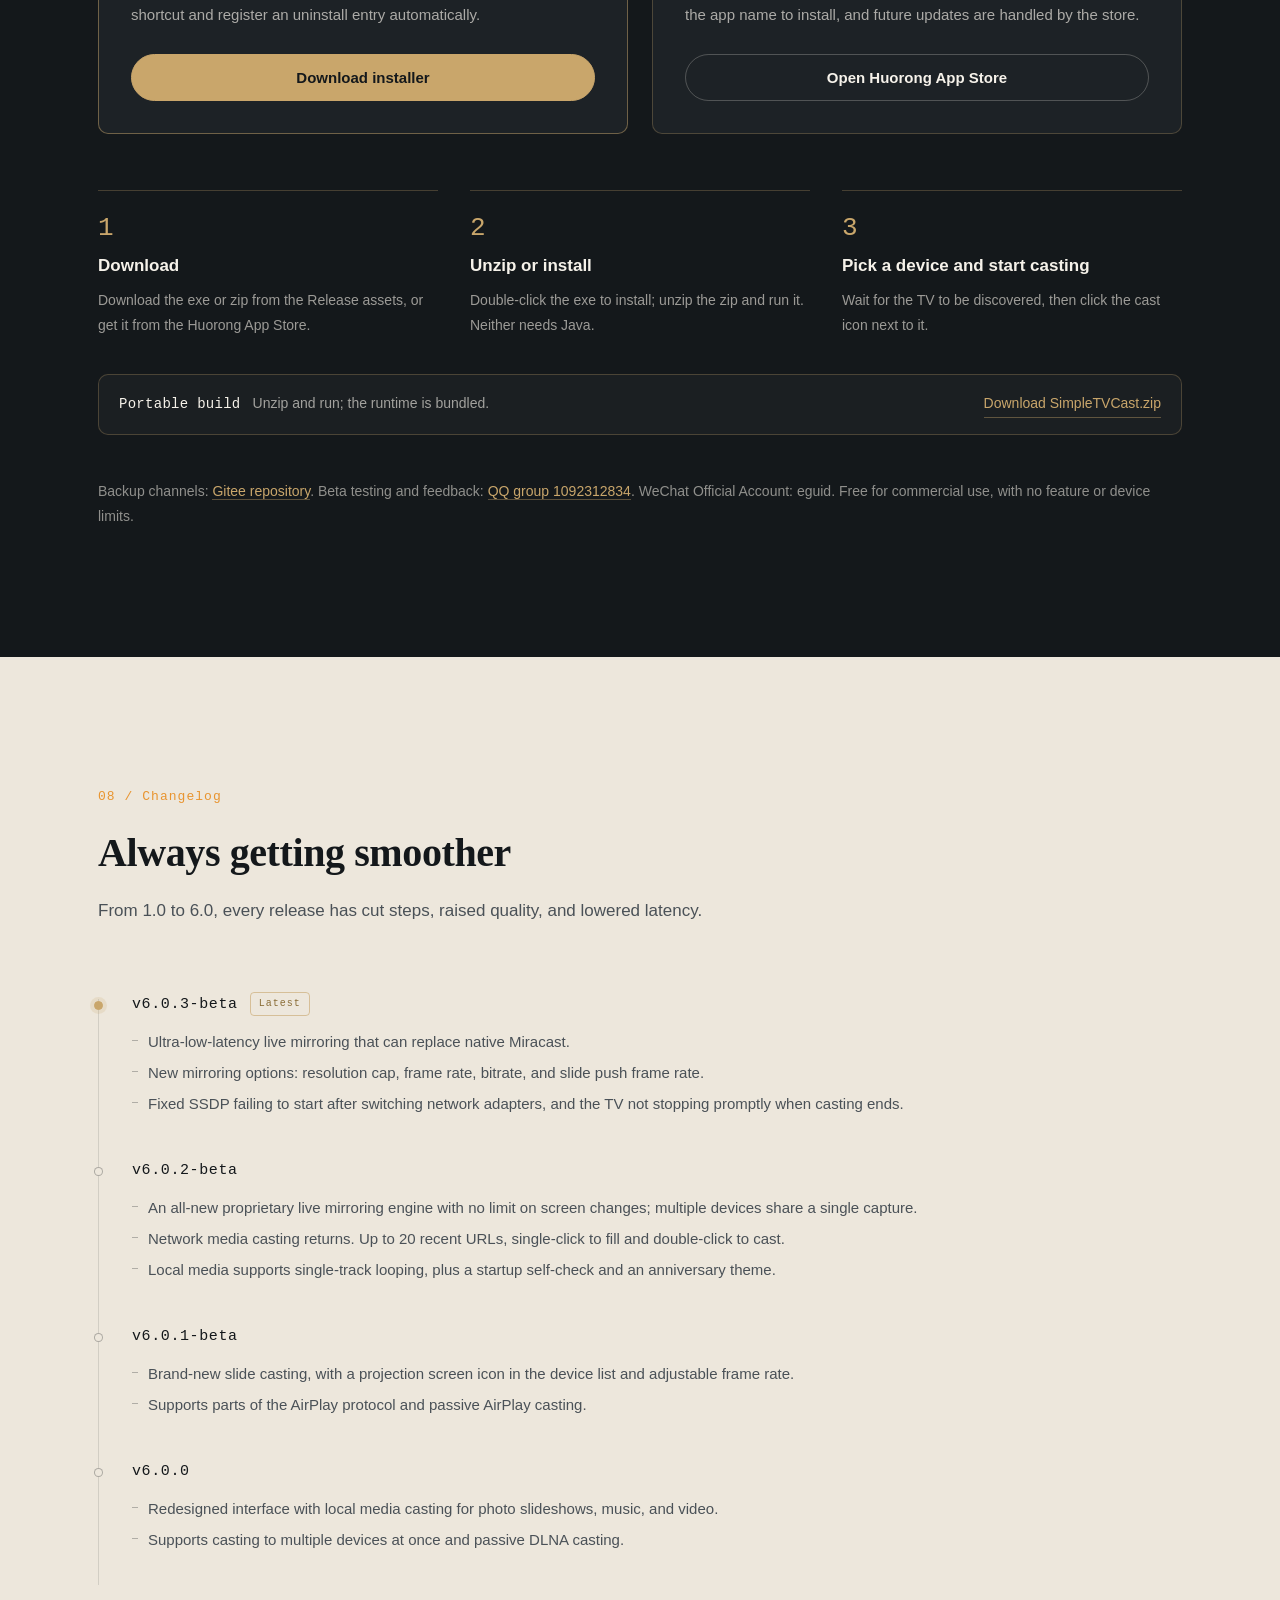
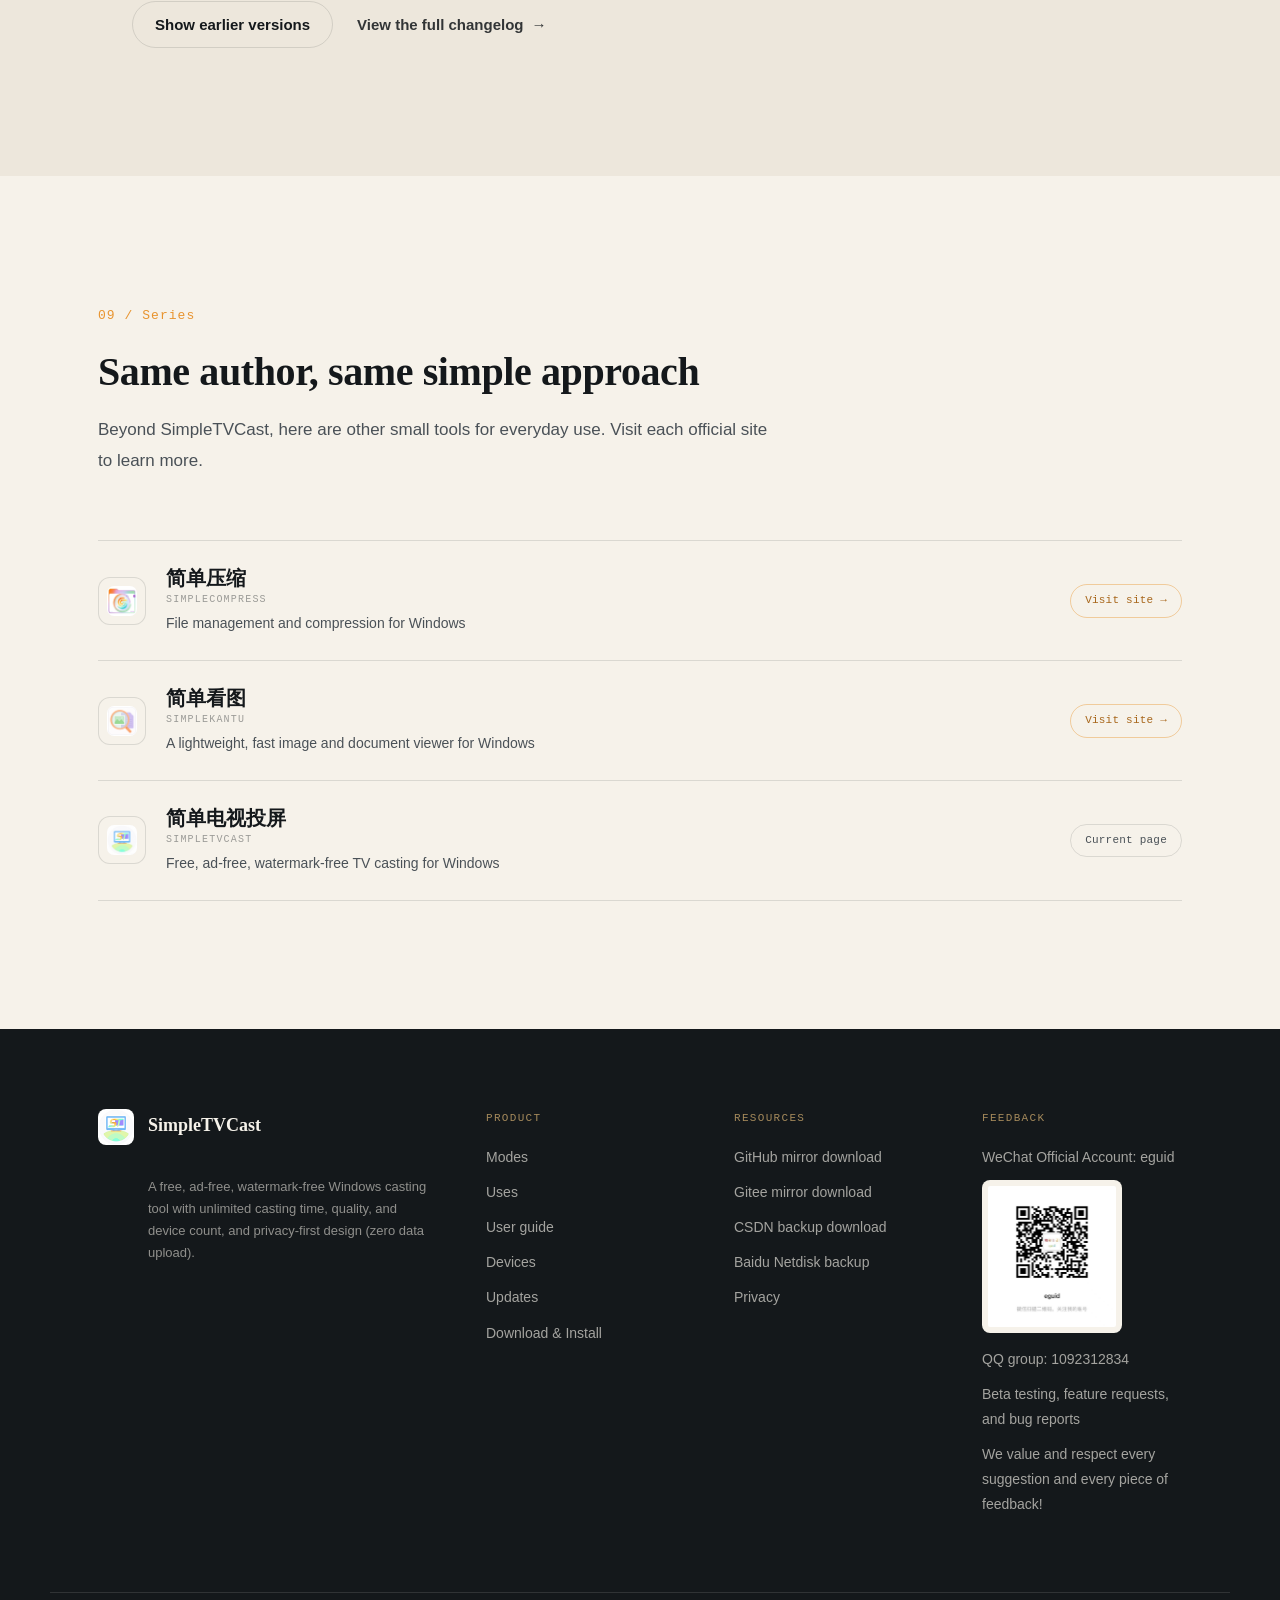
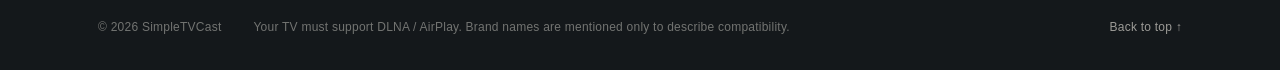
==== commit eb445f1b: "更新" ====
--- a/index.html
+++ b/index.html
@@ -585,7 +585,7 @@
       <div class="download-grid">
         <article class="dl-card reveal">
           <span class="dl-badge" data-i18n="dl.badge">推荐</span>
-          <h3>SimpleTVCast.exe</h3>
+          <h3>简单电视投屏.exe</h3>
           <p class="dl-desc" data-i18n="dl.card2desc">Windows EXE 安装包，双击运行安装向导，自动创建桌面快捷方式并注册卸载入口。</p>
           <a class="btn btn-gold" href="/download?id=exe" data-i18n="dl.card2btn">下载安装包</a>
         </article>
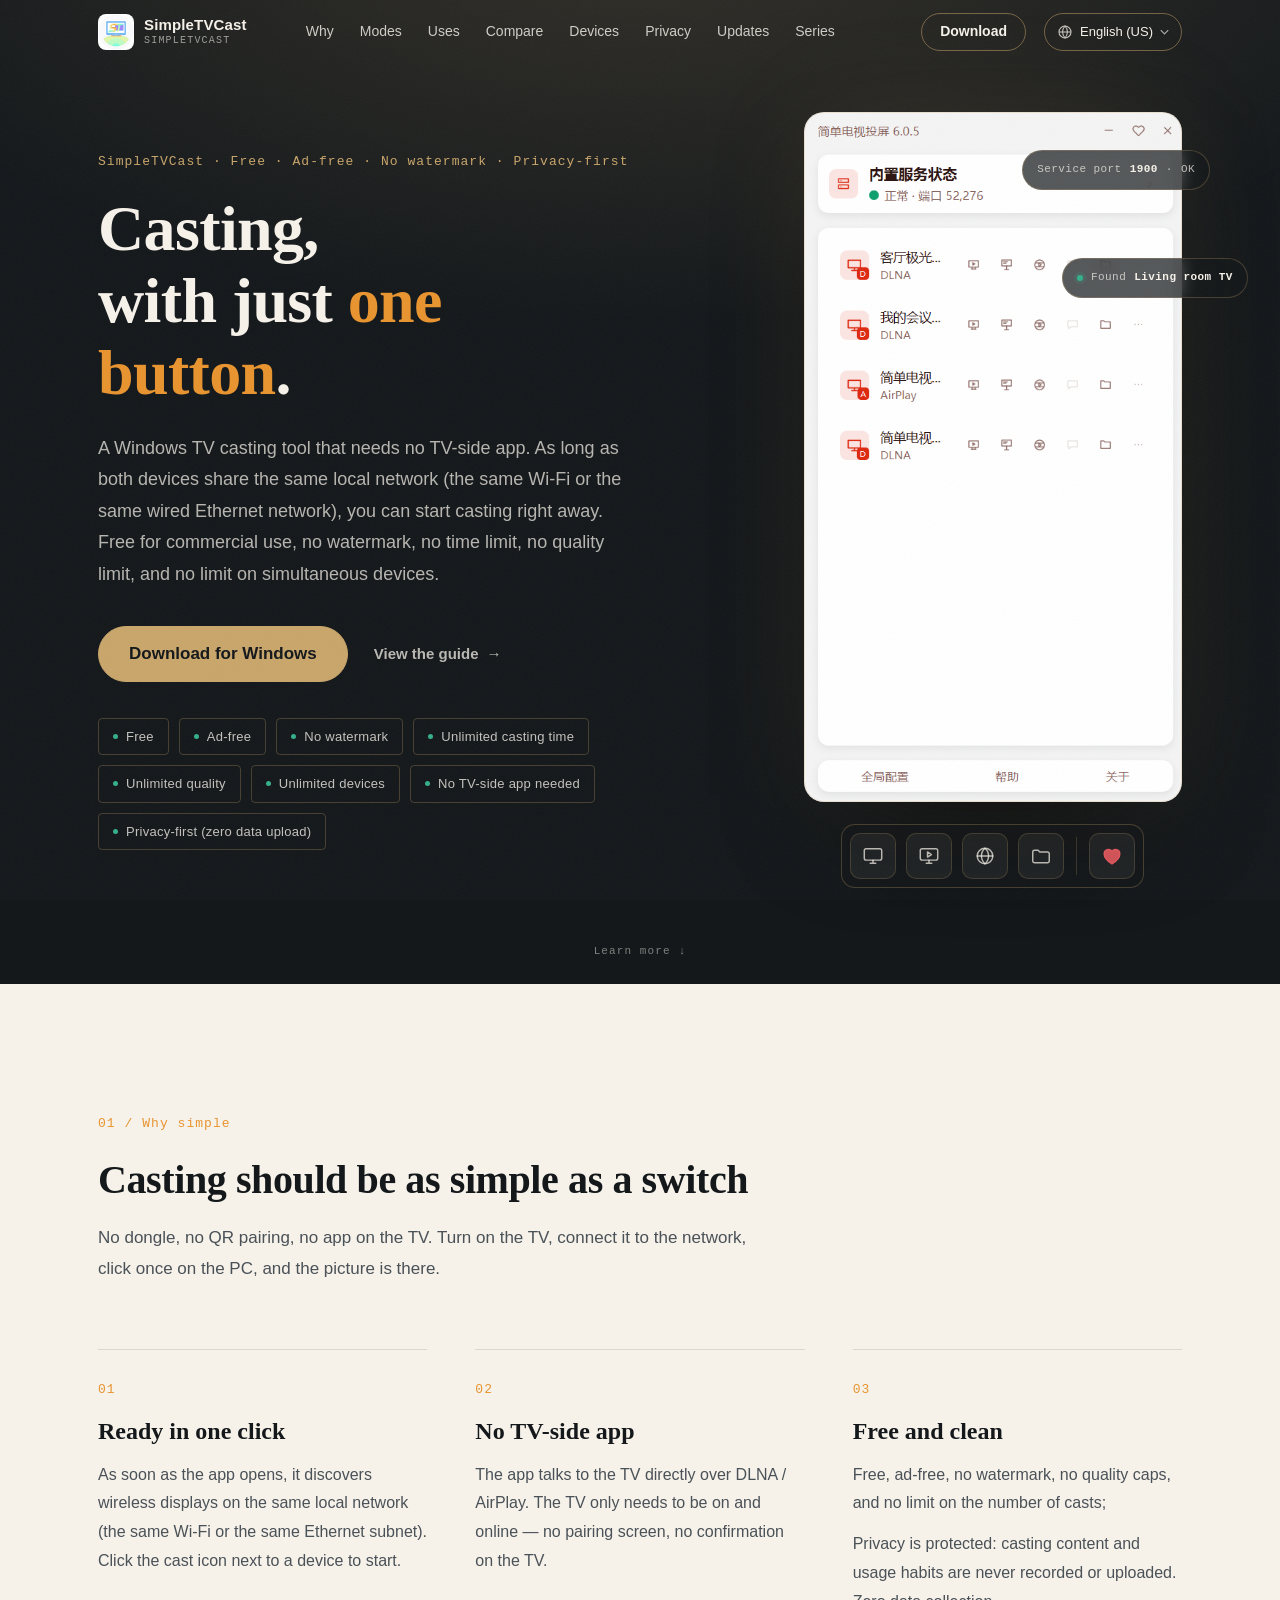
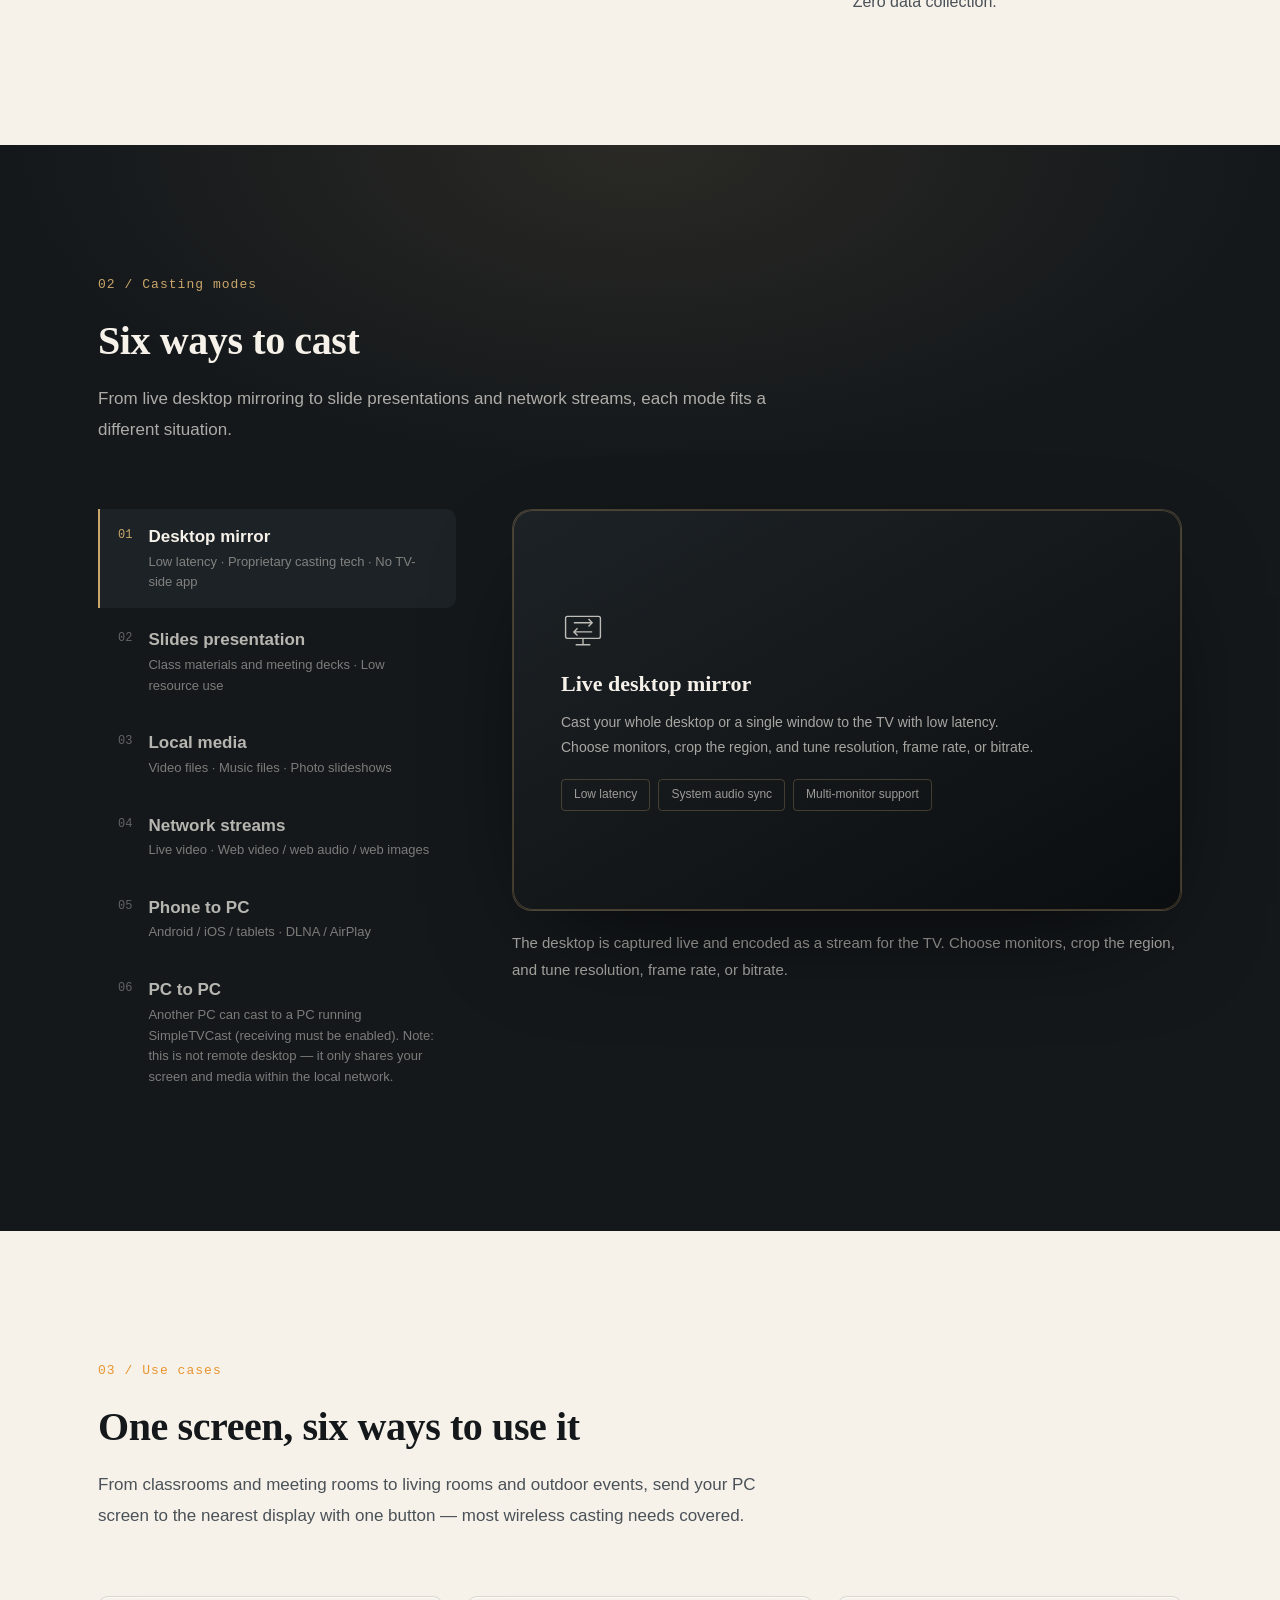
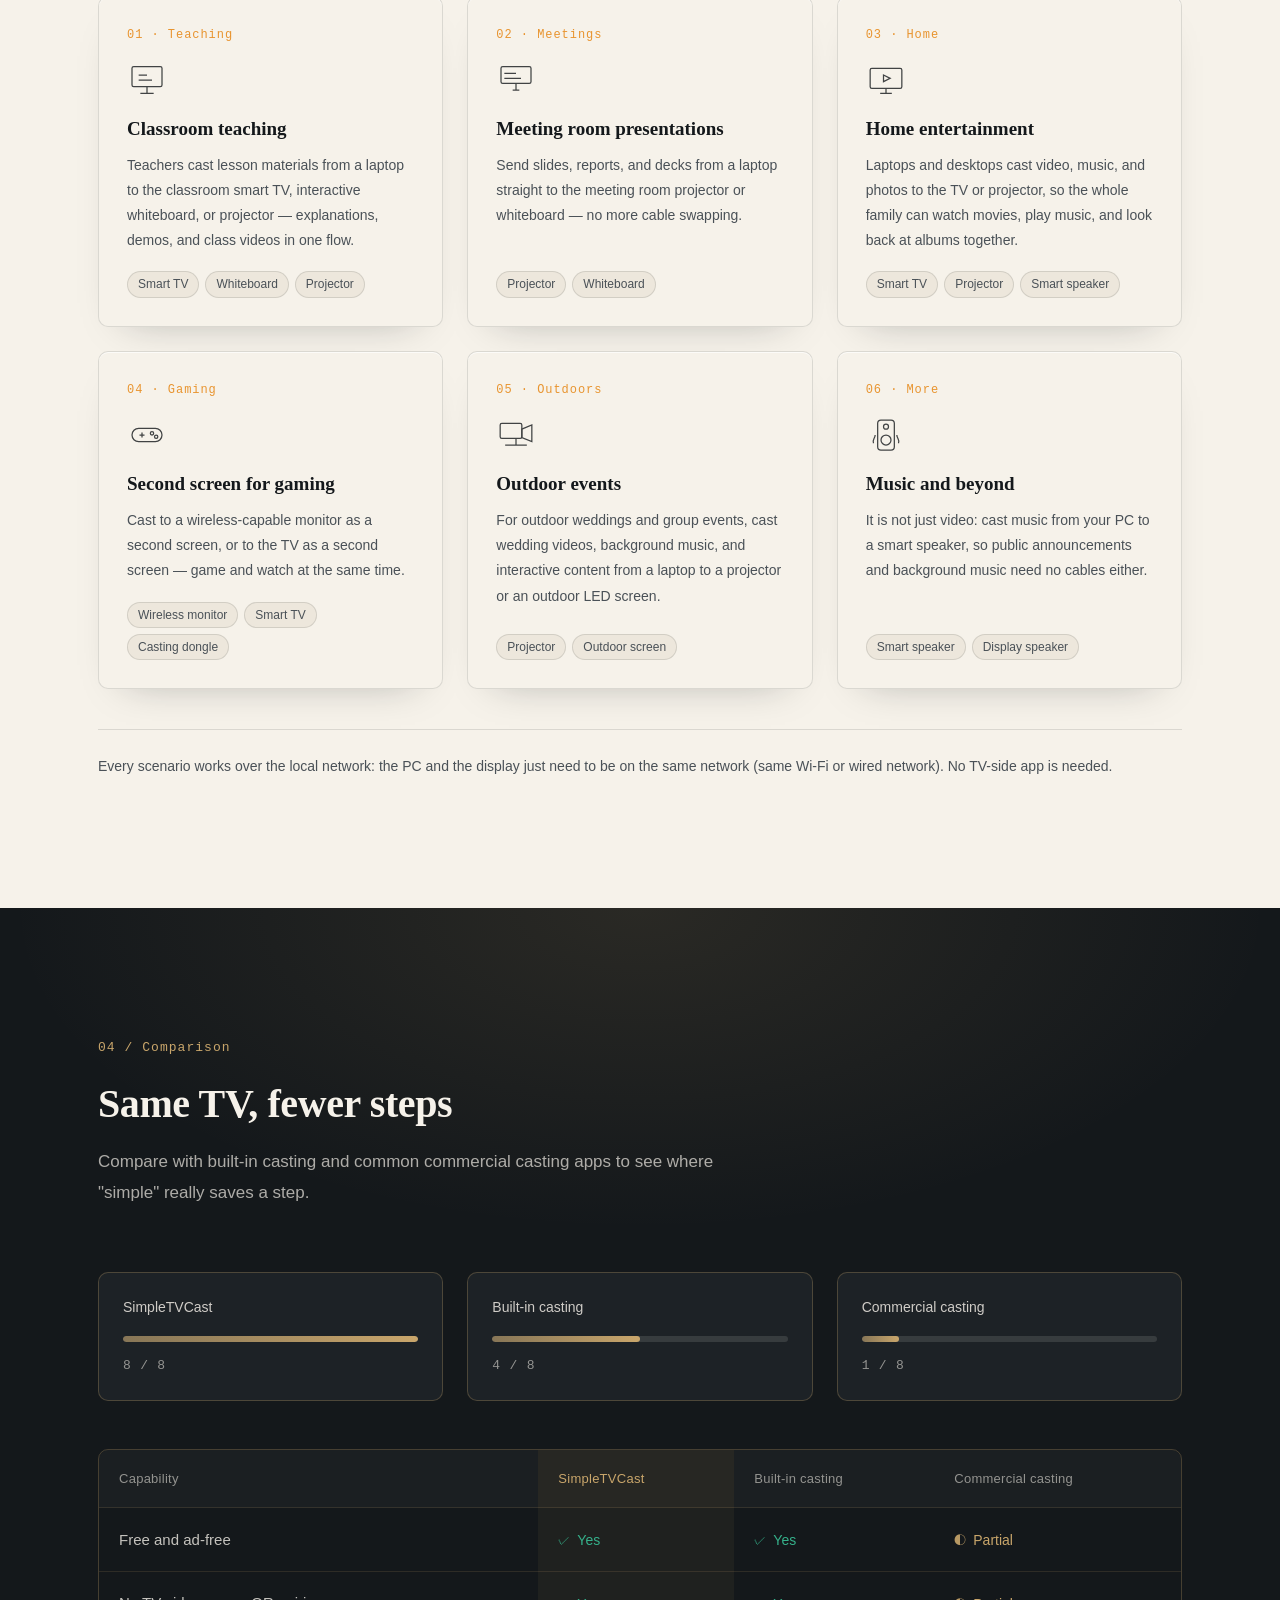
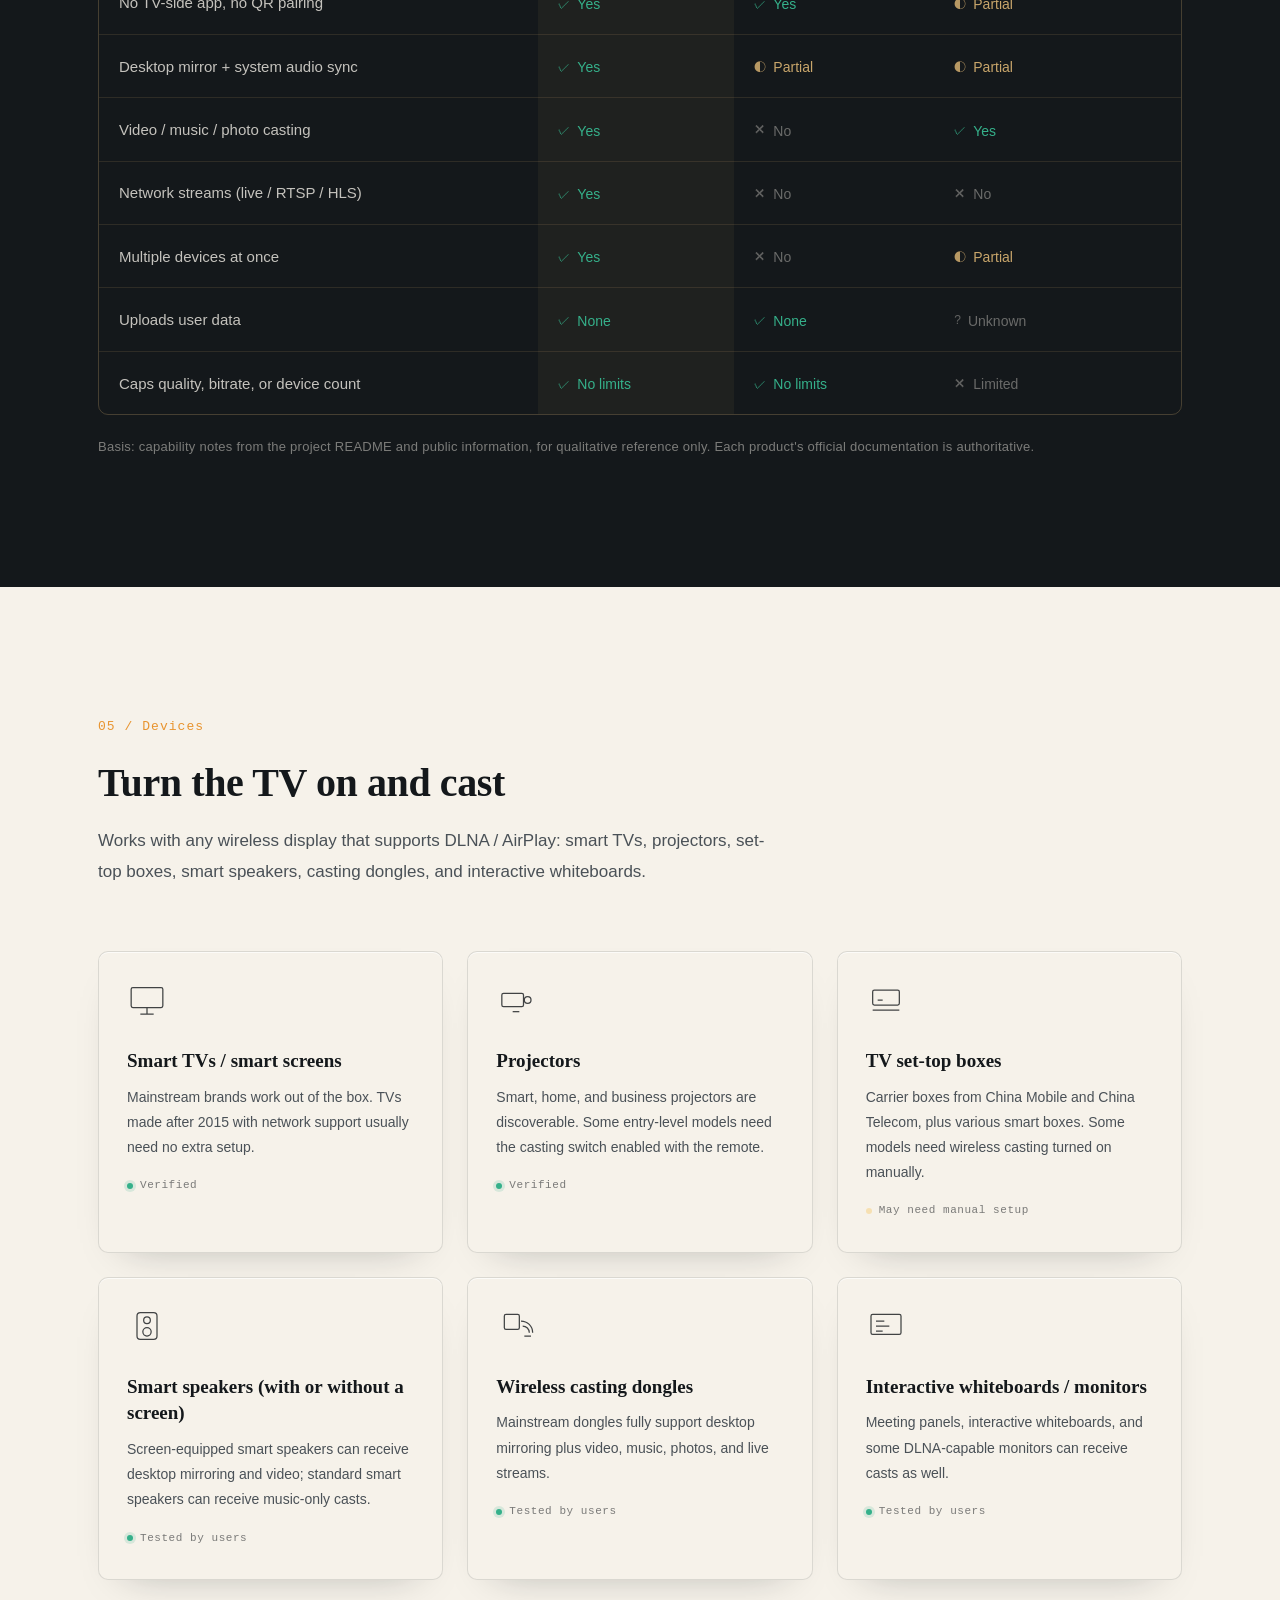
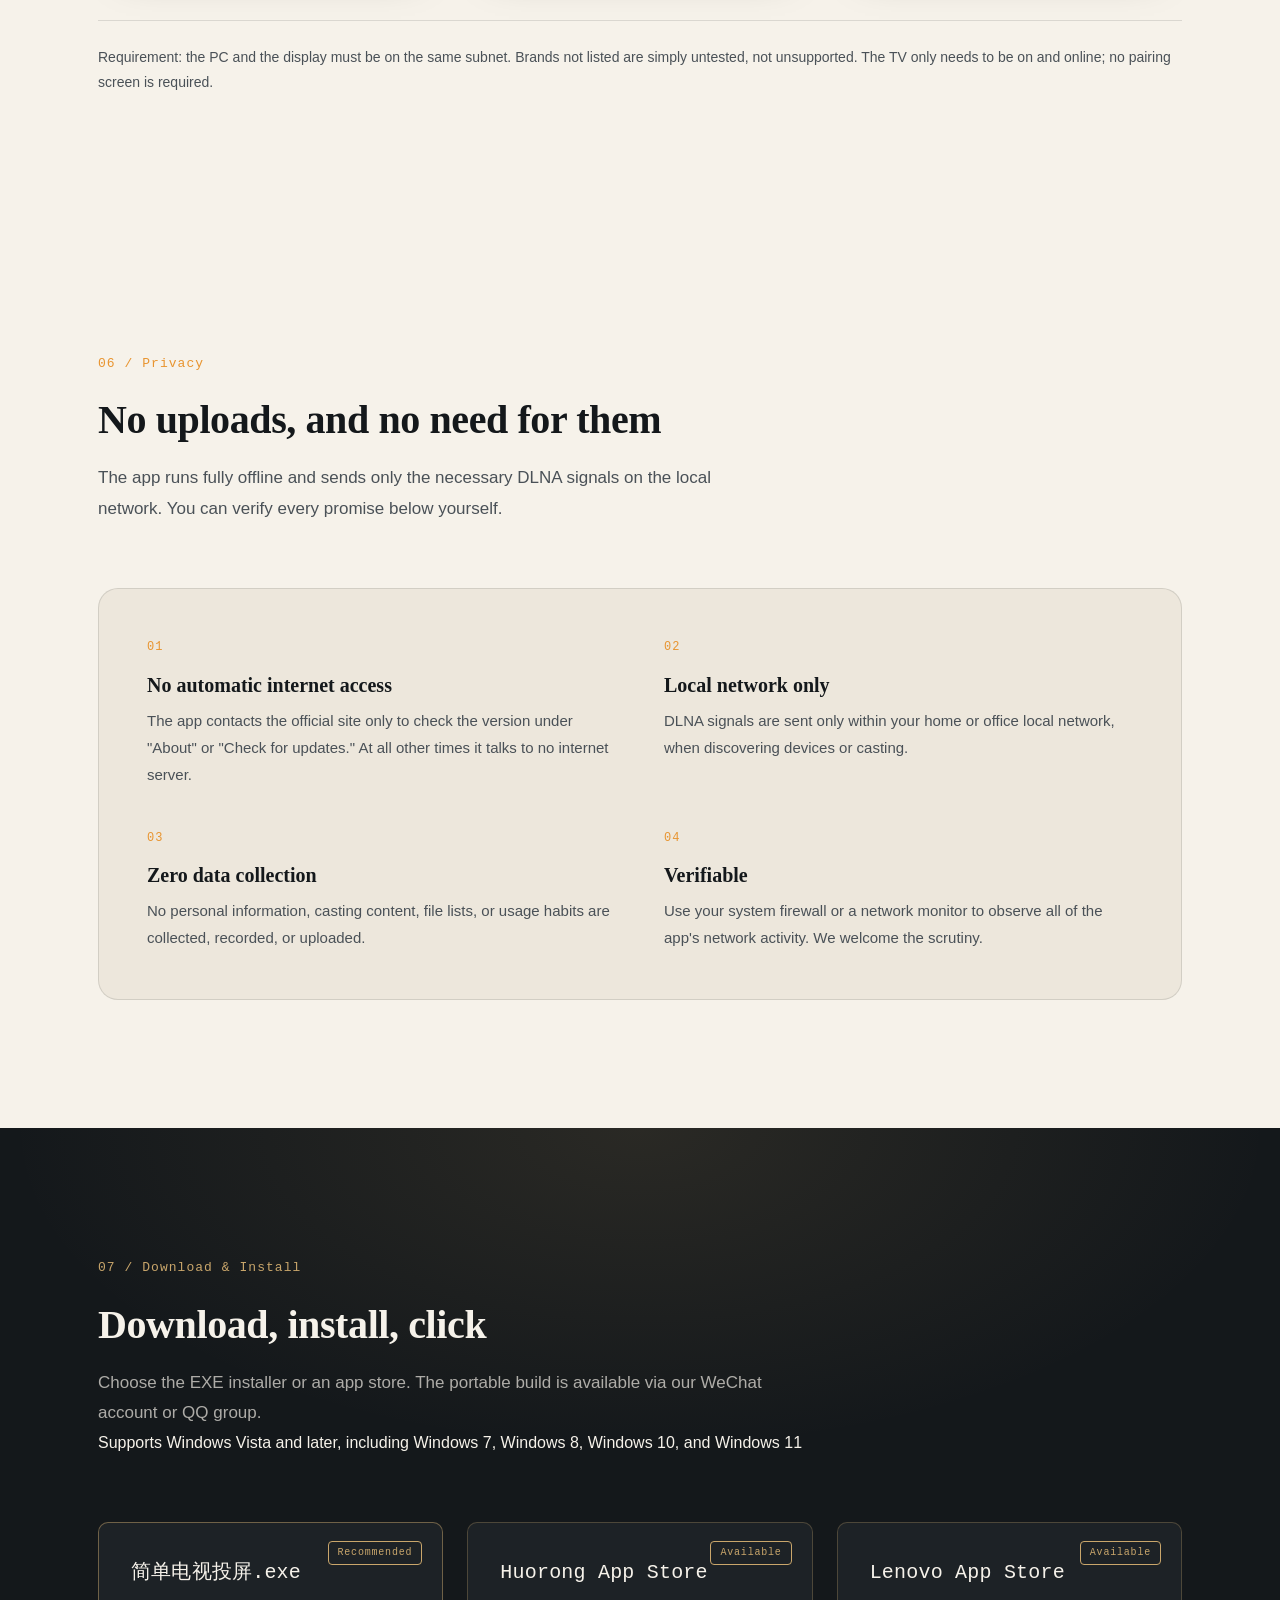
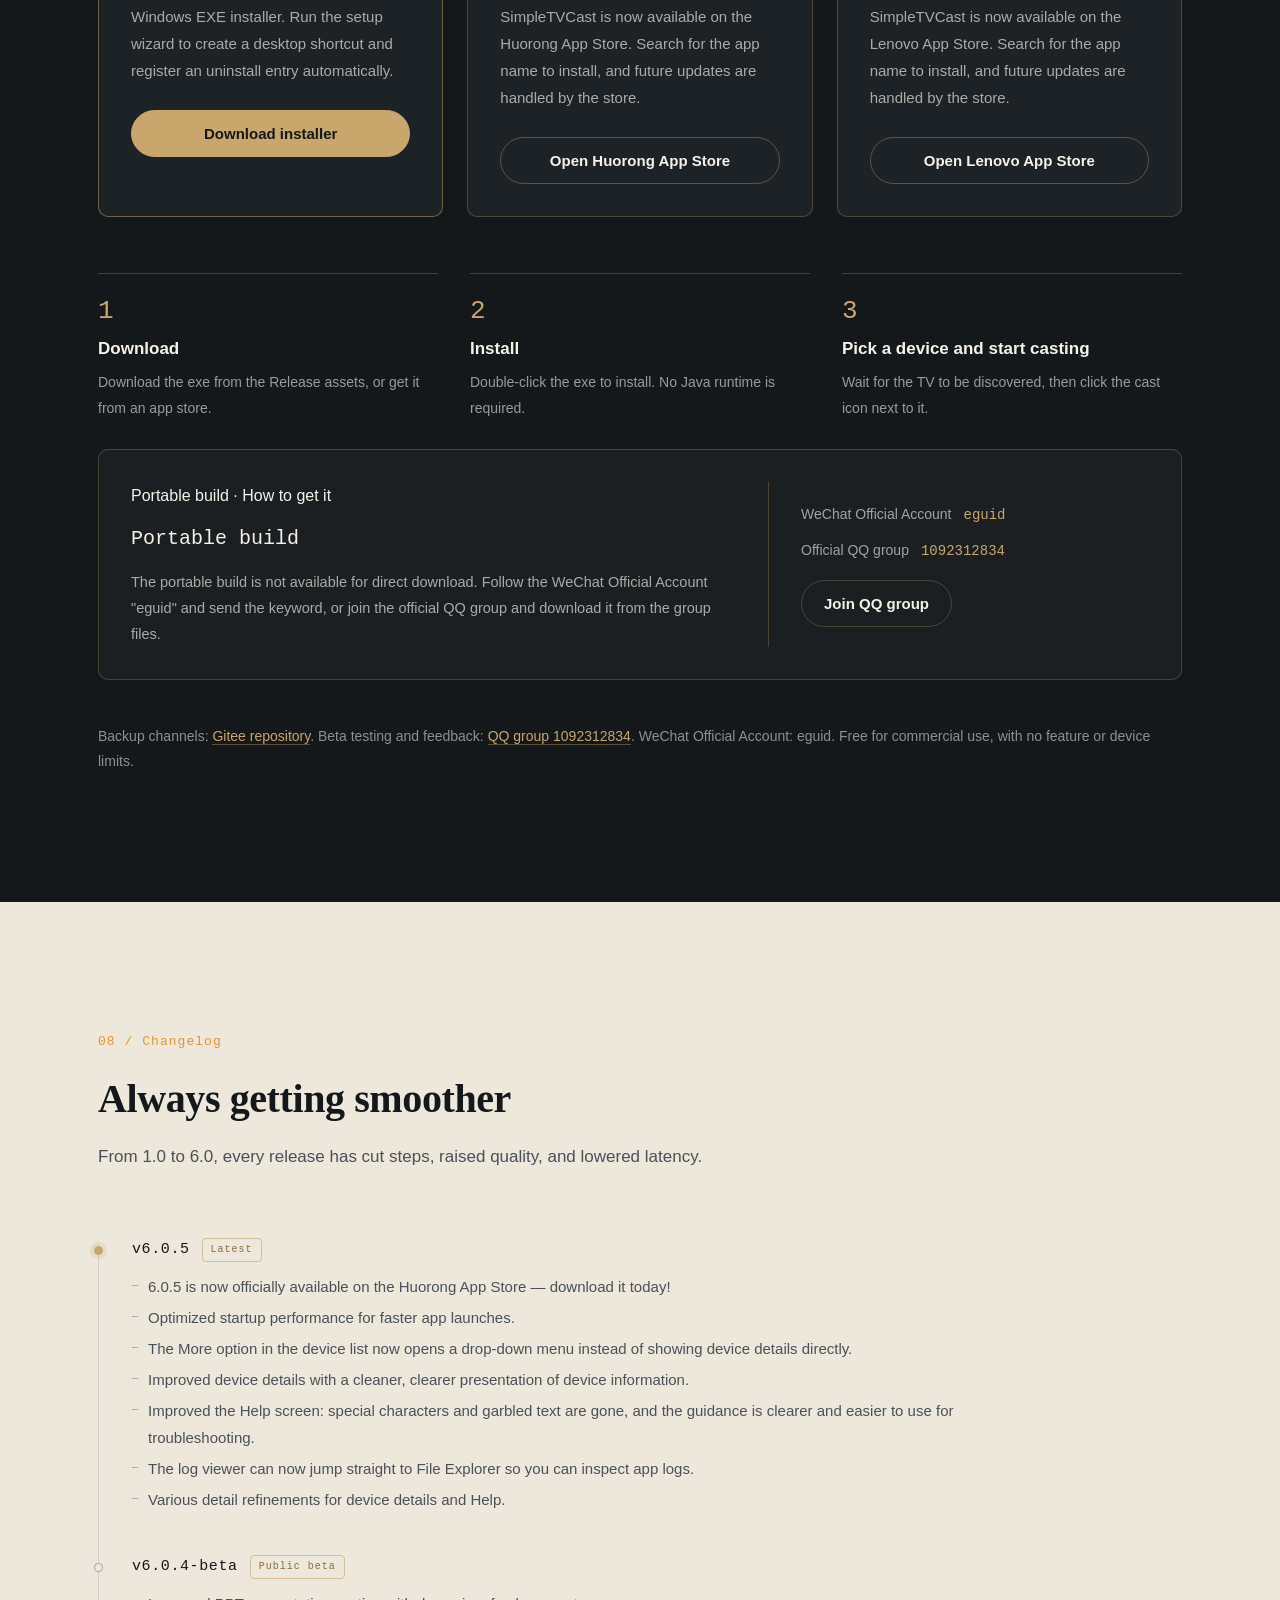
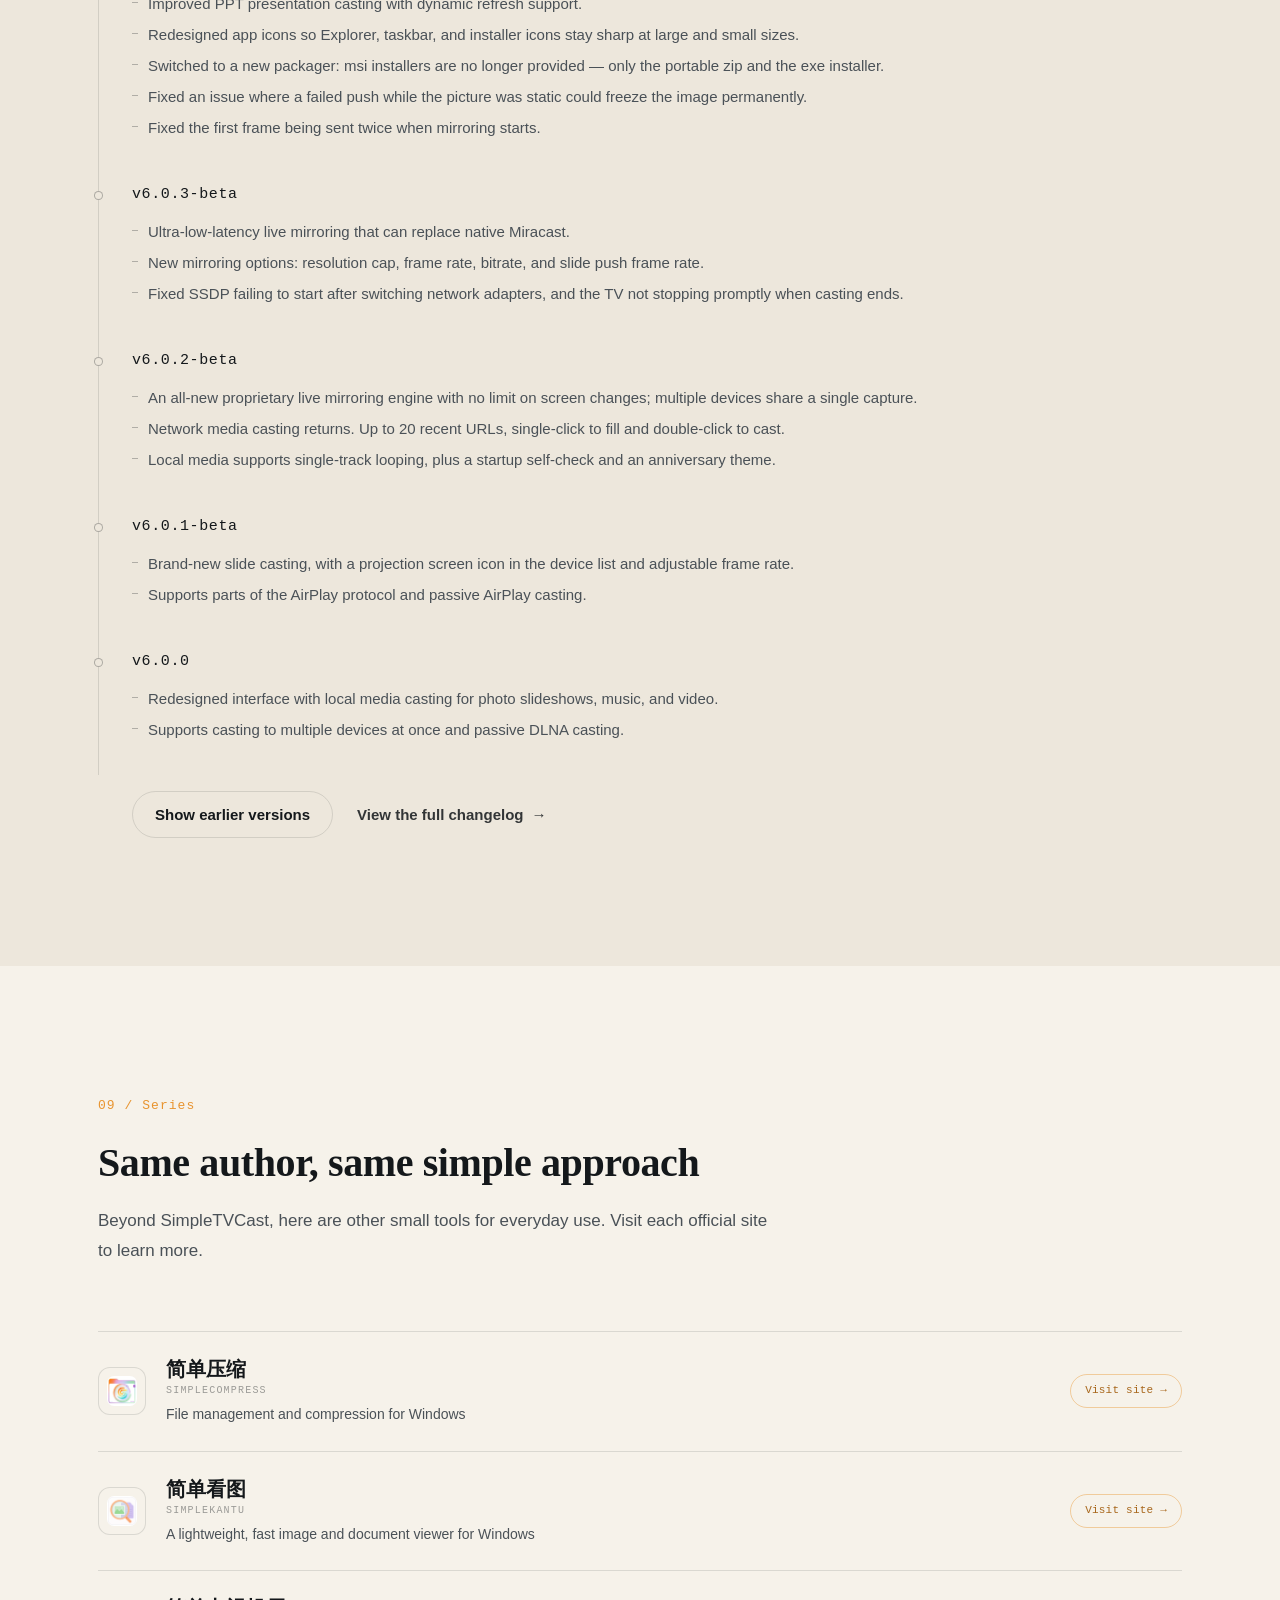
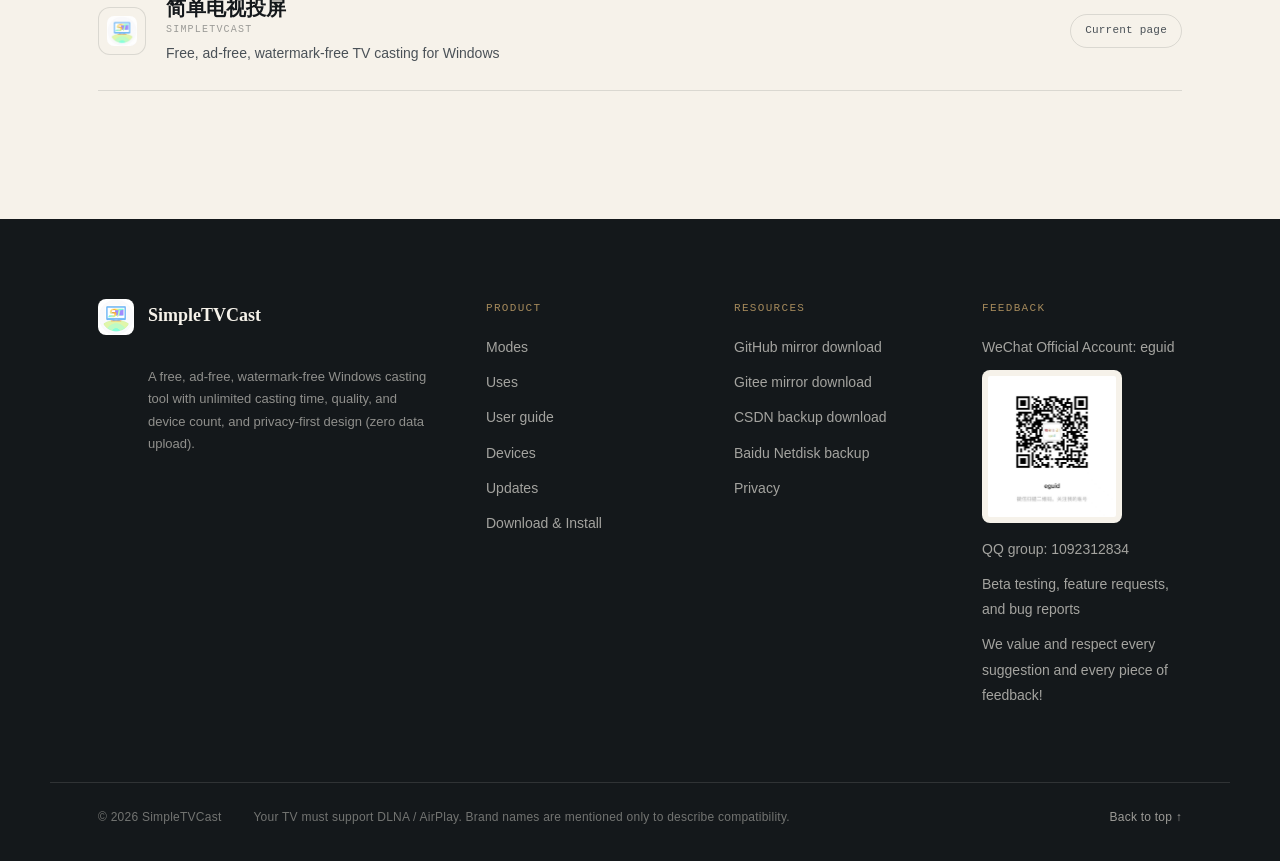
==== commit 0b3ba81e: "修改页面" ====
--- a/index.html
+++ b/index.html
@@ -14,14 +14,14 @@
 <meta name="baidu-site-verification" content="codeva-HYyZygx9hN" />
 <meta name="msvalidate.01" content="A76D1EB48F258E577BE4AD0ADFD0FCEB" />
 <link rel="icon" href="assets/img/logo.png">
-<link rel="stylesheet" href="assets/css/main.css?v=20261125">
-<script src="assets/js/i18n/zh-cn.js?v=20261125" defer></script>
-<script src="assets/js/i18n/zh-hk.js?v=20261125" defer></script>
-<script src="assets/js/i18n/zh-tw.js?v=20261125" defer></script>
-<script src="assets/js/i18n/ja.js?v=20261125" defer></script>
-<script src="assets/js/i18n/en-us.js?v=20261125" defer></script>
-<script src="assets/js/i18n/en-gb.js?v=20261125" defer></script>
-<script src="assets/js/i18n.js?v=20261125" defer></script>
+<link rel="stylesheet" href="assets/css/main.css?v=20261129">
+<script src="assets/js/i18n/zh-cn.js?v=20261129" defer></script>
+<script src="assets/js/i18n/zh-hk.js?v=20261129" defer></script>
+<script src="assets/js/i18n/zh-tw.js?v=20261129" defer></script>
+<script src="assets/js/i18n/ja.js?v=20261129" defer></script>
+<script src="assets/js/i18n/en-us.js?v=20261129" defer></script>
+<script src="assets/js/i18n/en-gb.js?v=20261129" defer></script>
+<script src="assets/js/i18n.js?v=20261129" defer></script>
 <script type="application/ld+json">
 {
   "@context": "https://schema.org",
@@ -135,7 +135,7 @@
       <div class="hero-visual reveal">
         <input type="checkbox" id="wxState" class="wx-state visually-hidden" aria-label="显示或隐藏微信公众号二维码" data-i18n="wx.stateAria" data-i18n-attr="aria-label">
         <div class="screen screen--tall" id="heroScreen">
-          <img src="assets/img/ui-6.0.3.png" alt="简单电视投屏 6.0.3 主界面：内置服务状态正常，已发现局域网内的 DLNA 无线显示设备" width="415" height="760" data-i18n="hero.imgAlt" data-i18n-attr="alt">
+          <img src="assets/img/ui-6.0.5.png" alt="简单电视投屏 6.0.5 主界面：内置服务状态正常，已发现局域网内的 DLNA 无线显示设备" width="516" height="942" data-i18n="hero.imgAlt" data-i18n-attr="alt">
           <span class="screen-glow" aria-hidden="true"></span>
           <span class="cast-fx" aria-hidden="true">
             <span class="fx fx-scan"></span>
@@ -577,12 +577,12 @@
       <header class="section-head reveal">
         <p class="eyebrow" data-i18n="dl.eyebrow">07 / 下载与安装</p>
         <h2 data-i18n="dl.title">下载，安装，点一下</h2>
-        <p class="section-sub"><span data-i18n="dl.sub">选择 EXE 安装包、火绒应用商店或绿色版。</span>
+        <p class="section-sub"><span data-i18n="dl.sub">选择 EXE 安装包或应用商店；绿色版请在公众号或 QQ 群获取。</span>
           <p data-i18n="dl.sub2">支持windows vista以上包括（windows7、windows8、windows10、windows11）</p>
         </p>
       </header>
 
-      <div class="download-grid">
+      <div class="download-grid download-grid--three">
         <article class="dl-card reveal">
           <span class="dl-badge" data-i18n="dl.badge">推荐</span>
           <h3>简单电视投屏.exe</h3>
@@ -593,20 +593,34 @@
           <span class="dl-badge" data-i18n="dl.storeBadge">已上架</span>
           <h3 data-i18n="dl.storeTitle">火绒应用商店</h3>
           <p class="dl-desc" data-i18n="dl.storeDesc">简单电视投屏已上架火绒应用商店。打开火绒应用商店，搜索「简单电视投屏」即可下载安装，后续更新由商店统一完成。</p>
-          <a class="btn btn-outline" href="https://www.huorong.cn/appstore" target="_blank" rel="noopener" data-i18n="dl.storeBtn">前往火绒应用商店</a>
+          <a class="btn btn-outline" href="/download?id=hy" data-i18n="dl.storeBtn">前往火绒应用商店</a>
+        </article>
+        <article class="dl-card reveal">
+          <span class="dl-badge" data-i18n="dl.storeBadge">已上架</span>
+          <h3 data-i18n="dl.lenovoTitle">联想应用商店</h3>
+          <p class="dl-desc" data-i18n="dl.lenovoDesc">简单电视投屏已上架联想应用商店。打开联想应用商店，搜索「简单电视投屏」即可下载安装，后续更新由商店统一完成。</p>
+          <a class="btn btn-outline" href="/download?id=lenove" data-i18n="dl.lenovoBtn">前往联想应用商店</a>
         </article>
       </div>
 
       <ol class="steps reveal">
-        <li><span class="step-no">1</span><div><h3 data-i18n="steps.t1">下载</h3><p data-i18n="steps.d1">在 Release 附件中下载 exe 或 zip，或从火绒应用商店获取。</p></div></li>
-        <li><span class="step-no">2</span><div><h3 data-i18n="steps.t2">解压或安装</h3><p data-i18n="steps.d2">exe 双击安装；zip 解压即用。两者均无需 Java 环境。</p></div></li>
+        <li><span class="step-no">1</span><div><h3 data-i18n="steps.t1">下载</h3><p data-i18n="steps.d1">在 Release 附件中下载 exe，或从应用商店获取。</p></div></li>
+        <li><span class="step-no">2</span><div><h3 data-i18n="steps.t2">安装</h3><p data-i18n="steps.d2">exe 双击安装，按提示完成即可，无需 Java 环境。</p></div></li>
         <li><span class="step-no">3</span><div><h3 data-i18n="steps.t3">选择设备，开始投屏</h3><p data-i18n="steps.d3">等待自动发现电视，点击设备旁的投屏图标即可开始。</p></div></li>
       </ol>
 
-      <p class="dl-alt reveal">
-        <span class="dl-alt-text"><strong data-i18n="dl.greenTitle">绿色免安装版</strong><span data-i18n="dl.greenDesc">解压即用，内置运行环境。</span></span>
-        <a href="/download?id=zip" data-i18n="dl.greenBtn">下载 SimpleTVCast.zip</a>
-      </p>
+      <article class="dl-green reveal">
+        <div class="dl-green-main">
+          <p class="dl-tag" data-i18n="dl.greenTag">绿色免安装版 · 下载方式</p>
+          <h3 data-i18n="dl.greenTitle">绿色免安装版提供ZIP压缩包，无需安装，解压后可直接运行</h3>
+          <p data-i18n="dl.greenTip">绿色免安装版请关注微信公众号「eguid」或加入官方 QQ 群，在群文件中下载。</p>
+        </div>
+        <div class="dl-green-ways">
+          <p><span data-i18n="dl.greenWechat">微信公众号</span><b>eguid</b></p>
+          <p><span data-i18n="dl.greenQq">官方 QQ 群</span><b>1092312834</b></p>
+          <a class="btn btn-outline" href="https://qm.qq.com/q/X8ZmaIfY6k" target="_blank" rel="noopener" data-i18n="dl.greenJoin">加入 QQ 群</a>
+        </div>
+      </article>
 
       <p class="dl-note reveal" data-i18n-html="dl.note">备用下载渠道：<a href="/download?id=gitee">Gitee 仓库</a>；内测与问题反馈：<a class="text-link" href="https://qm.qq.com/q/X8ZmaIfY6k" target="_blank" rel="noopener">QQ 群 1092312834</a>。微信公众号：eguid。软件免费商用，不限制功能与投屏台数。</p>
     </div>
@@ -623,7 +637,29 @@
 
       <ol class="timeline reveal">
         <li class="tl-item is-latest">
-          <div class="tl-head"><span class="tl-version">v6.0.3-beta</span><span class="tl-badge" data-i18n="log.latest">最新</span></div>
+          <div class="tl-head"><span class="tl-version">v6.0.5</span><span class="tl-badge" data-i18n="log.latest">最新</span></div>
+          <ul>
+            <li data-i18n="log.v605.1">6.0.5 已正式上架火绒应用商店，欢迎大家前往下载！</li>
+            <li data-i18n="log.v605.2">软件主界面启动性能优化，软件打开速度更快。</li>
+            <li data-i18n="log.v605.3">设备列表中的「更多」改为下拉菜单，不再直接弹出设备详情。</li>
+            <li data-i18n="log.v605.4">优化设备详情显示，设备信息展示更美观、更清晰。</li>
+            <li data-i18n="log.v605.5">优化帮助界面显示，不再出现特殊字符和乱码，帮助说明更规范清晰，便于排查问题。</li>
+            <li data-i18n="log.v605.6">查看日志时可直接跳转到系统文件管理器，查看软件日志。</li>
+            <li data-i18n="log.v605.7">多处细节优化：设备详情与帮助说明。</li>
+          </ul>
+        </li>
+        <li class="tl-item">
+          <div class="tl-head"><span class="tl-version">v6.0.4-beta</span><span class="tl-badge" data-i18n="log.publicBeta">公开测试版</span></div>
+          <ul>
+            <li data-i18n="log.v604.1">PPT 演示投屏优化，支持动态刷新。</li>
+            <li data-i18n="log.v604.2">应用图标重制，资源管理器、任务栏与安装器图标在大 / 小尺寸下都不再发糊。</li>
+            <li data-i18n="log.v604.3">采用新的打包器，不再提供 msi 安装包，只提供绿色免安装压缩包和 exe 安装包。</li>
+            <li data-i18n="log.v604.4">修复画面静止时推送失败会导致画面永久定格的问题。</li>
+            <li data-i18n="log.v604.5">修复镜像启动时首帧被重复推送的问题。</li>
+          </ul>
+        </li>
+        <li class="tl-item">
+          <div class="tl-head"><span class="tl-version">v6.0.3-beta</span></div>
           <ul>
             <li data-i18n="log.v603.1">极低延迟的实时镜像投屏，可替代原生 miracast 方案。</li>
             <li data-i18n="log.v603.2">新增「镜像投屏」配置：分辨率上限、帧率、码率与 PPT 推送帧率。</li>
--- a/assets/css/main.css
+++ b/assets/css/main.css
@@ -676,7 +676,7 @@
 }
 
 .screen--tall {
-  aspect-ratio: 415 / 760;
+  aspect-ratio: 516 / 942;
   box-shadow: var(--shadow-dark), 0 0 120px -24px rgba(201, 166, 107, 0.22);
 }
 
@@ -1803,6 +1803,16 @@
   gap: 24px;
 }
 
+.download-grid--three {
+  grid-template-columns: repeat(3, minmax(0, 1fr));
+}
+
+@media (max-width: 1023px) {
+  .download-grid--three {
+    grid-template-columns: repeat(2, minmax(0, 1fr));
+  }
+}
+
 .dl-card {
   position: relative;
   padding: 32px;
@@ -1902,44 +1912,62 @@
   border-bottom-color: var(--gold);
 }
 
-.dl-alt {
-  display: flex;
-  flex-wrap: wrap;
-  align-items: center;
-  justify-content: space-between;
-  gap: 10px 24px;
-  margin-top: 36px;
-  padding: 16px 20px;
+.dl-green {
+  display: grid;
+  grid-template-columns: minmax(0, 1.35fr) minmax(0, 0.85fr);
+  gap: 32px;
+  margin-top: 28px;
+  padding: 32px;
   border: 1px solid var(--line-dark);
   border-radius: var(--radius-card);
   background: rgba(246, 242, 234, 0.03);
-  font-size: 14px;
-  color: rgba(246, 242, 234, 0.62);
-}
-
-.dl-alt-text {
+}
+
+.dl-green-main .dl-tag {
+  margin-bottom: 10px;
+}
+
+.dl-green h3 {
+  font-family: var(--font-mono);
+  font-size: 20px;
+  font-weight: 500;
+  color: var(--paper);
+}
+
+.dl-green-main p:not(.dl-tag) {
+  margin-top: 12px;
+  font-size: 14.5px;
+  line-height: 1.8;
+  color: rgba(246, 242, 234, 0.66);
+}
+
+.dl-green-ways {
+  display: flex;
+  flex-direction: column;
+  align-items: flex-start;
+  justify-content: center;
+  gap: 10px;
+  padding-left: 32px;
+  border-left: 1px solid var(--line-dark);
+}
+
+.dl-green-ways p {
   display: flex;
   flex-wrap: wrap;
   align-items: baseline;
   gap: 6px 12px;
-}
-
-.dl-alt strong {
+  font-size: 14px;
+  color: rgba(246, 242, 234, 0.62);
+}
+
+.dl-green-ways b {
   font-family: var(--font-mono);
-  font-size: 14px;
   font-weight: 500;
-  letter-spacing: 0.02em;
-  color: var(--paper);
-}
-
-.dl-alt a {
   color: var(--gold);
-  border-bottom: 1px solid rgba(201, 166, 107, 0.4);
-  transition: border-color 0.2s ease;
-}
-
-.dl-alt a:hover {
-  border-bottom-color: var(--gold);
+}
+
+.dl-green-ways .btn {
+  margin-top: 6px;
 }
 
 /* 独立下载页 */
@@ -2133,6 +2161,61 @@
   position: absolute;
   left: 2px;
   color: var(--brand);
+}
+
+.tut-help {
+  max-width: 920px;
+  margin-bottom: 36px;
+  padding: 28px 32px;
+  border: 1px solid var(--line);
+  border-left: 3px solid var(--brand);
+  border-radius: var(--radius-card);
+  background: var(--paper);
+  box-shadow: var(--shadow-light);
+}
+
+.tut-help h3 {
+  font-size: 22px;
+  line-height: 1.4;
+}
+
+.tut-help-sub {
+  margin-top: 8px;
+  font-size: 14.5px;
+  color: var(--ink-soft);
+}
+
+.tut-help-list {
+  counter-reset: tut-help;
+  display: grid;
+  gap: 10px;
+  margin-top: 18px;
+}
+
+.tut-help-list li {
+  position: relative;
+  padding-left: 32px;
+  font-size: 14.5px;
+  line-height: 1.8;
+  color: var(--ink-soft);
+  counter-increment: tut-help;
+}
+
+.tut-help-list li::before {
+  content: counter(tut-help);
+  position: absolute;
+  left: 0;
+  top: 3px;
+  display: grid;
+  place-items: center;
+  width: 21px;
+  height: 21px;
+  border-radius: 50%;
+  background: rgba(232, 148, 47, 0.14);
+  color: #a8671c;
+  font-family: var(--font-mono);
+  font-size: 11px;
+  line-height: 1;
 }
 
 .tut-faq {
@@ -2839,6 +2922,23 @@
     padding: 28px;
   }
 
+  .tut-help {
+    padding: 22px 20px;
+  }
+
+  .dl-green {
+    grid-template-columns: minmax(0, 1fr);
+    gap: 22px;
+    padding: 24px;
+  }
+
+  .dl-green-ways {
+    padding-top: 20px;
+    padding-left: 0;
+    border-top: 1px solid var(--line-dark);
+    border-left: 0;
+  }
+
   .product {
     grid-template-columns: 42px minmax(0, 1fr);
     gap: 14px;
